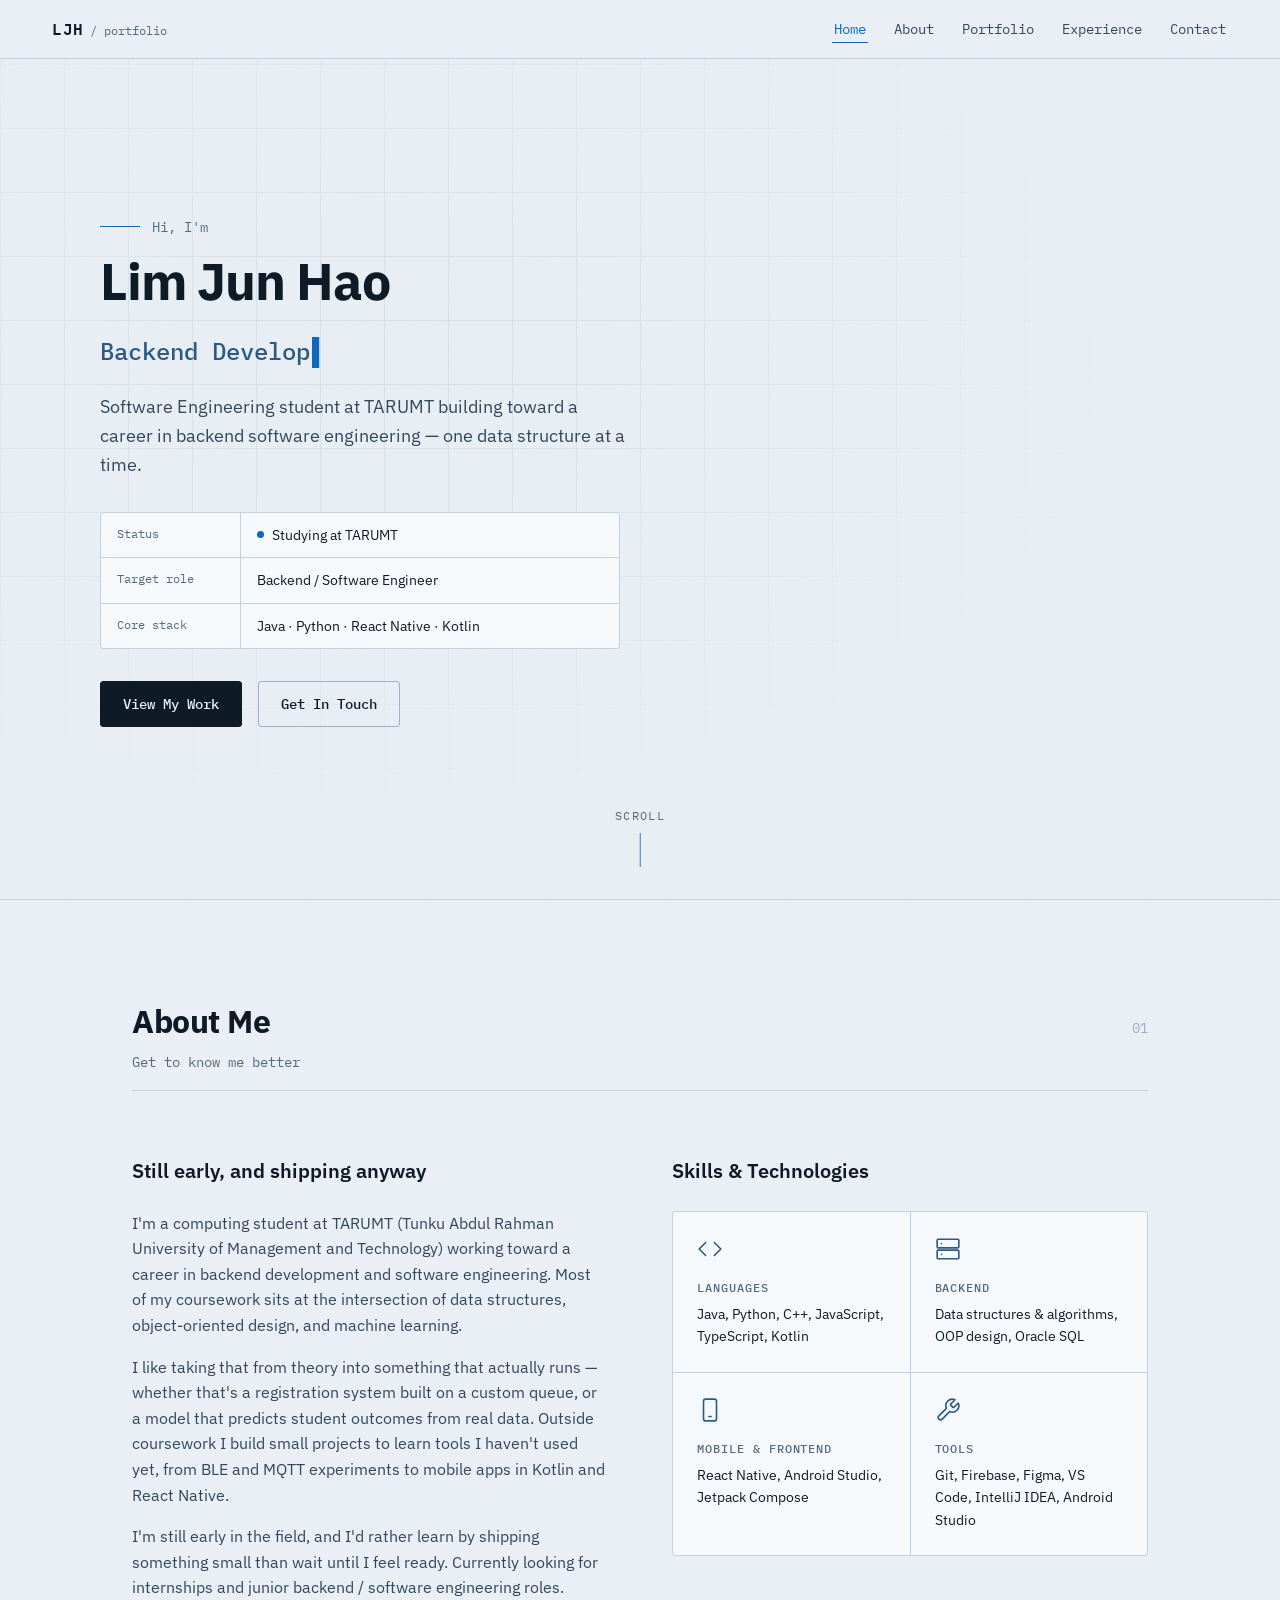
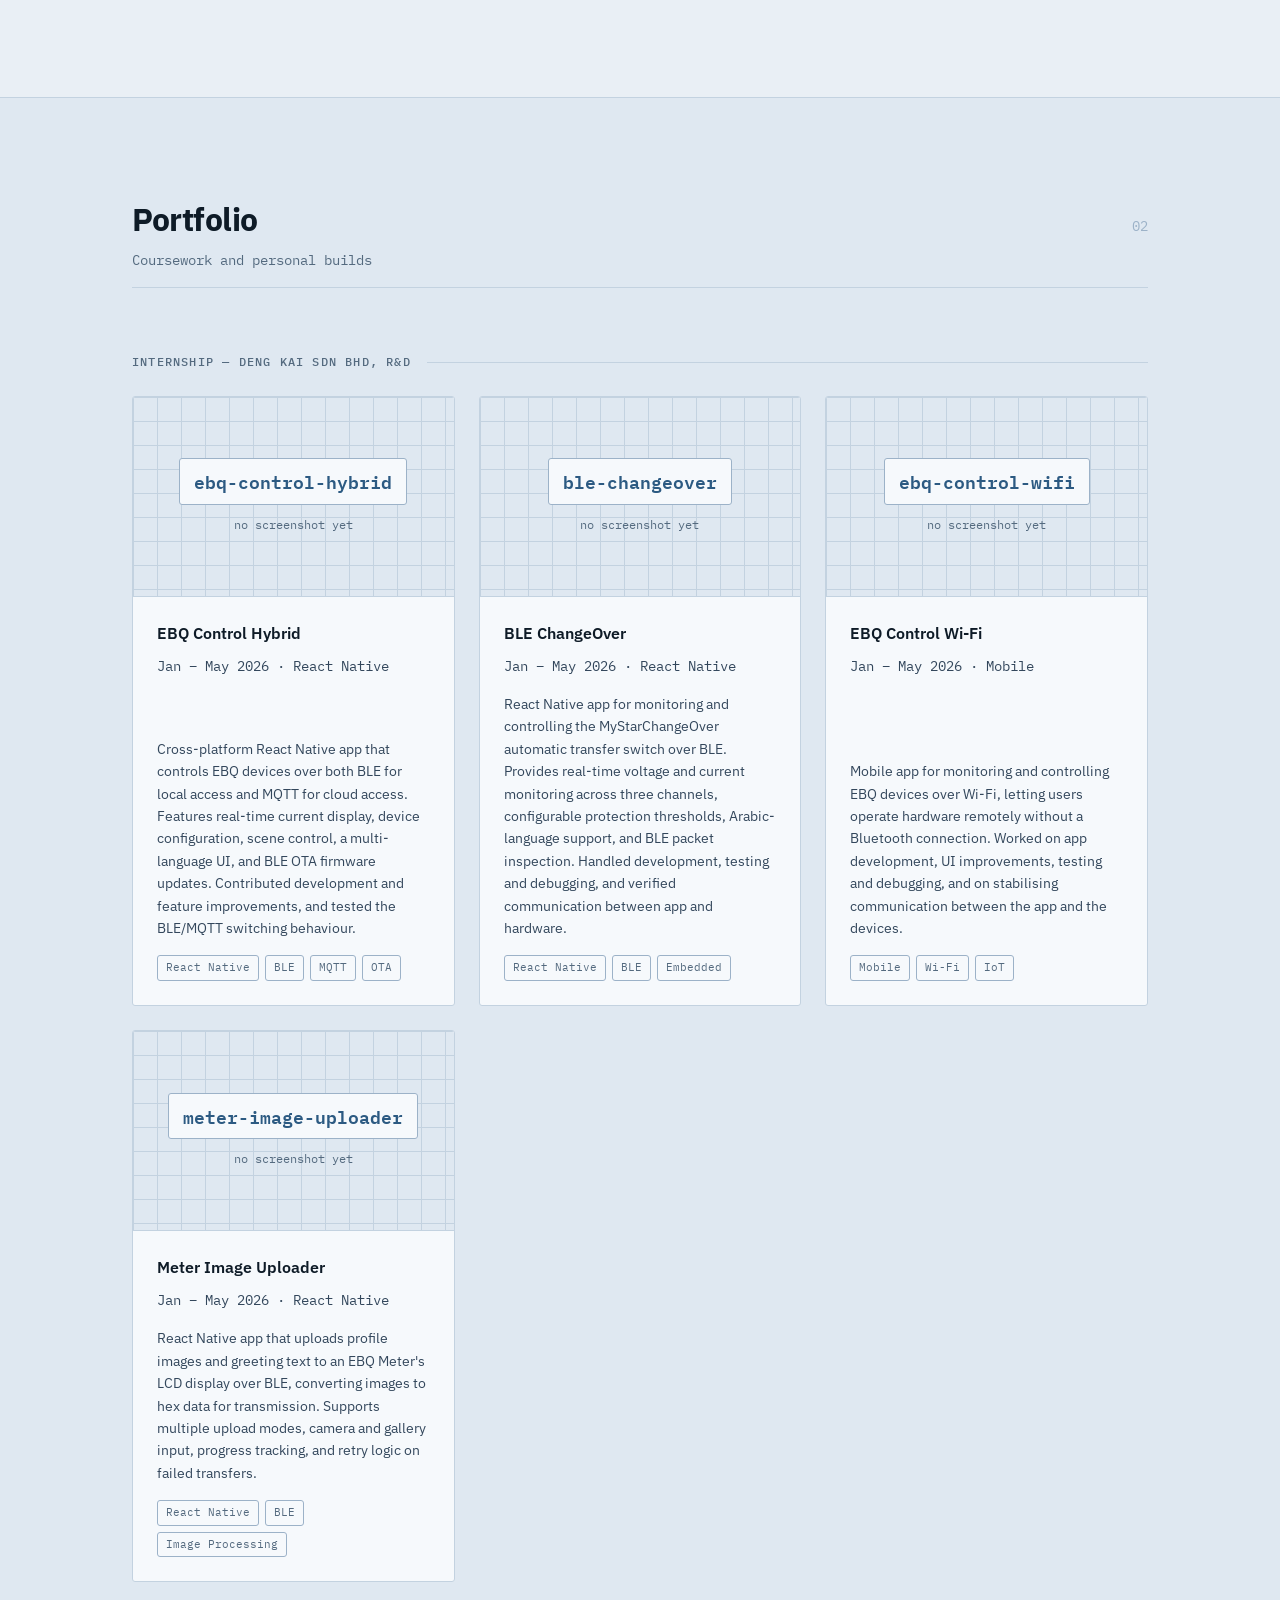
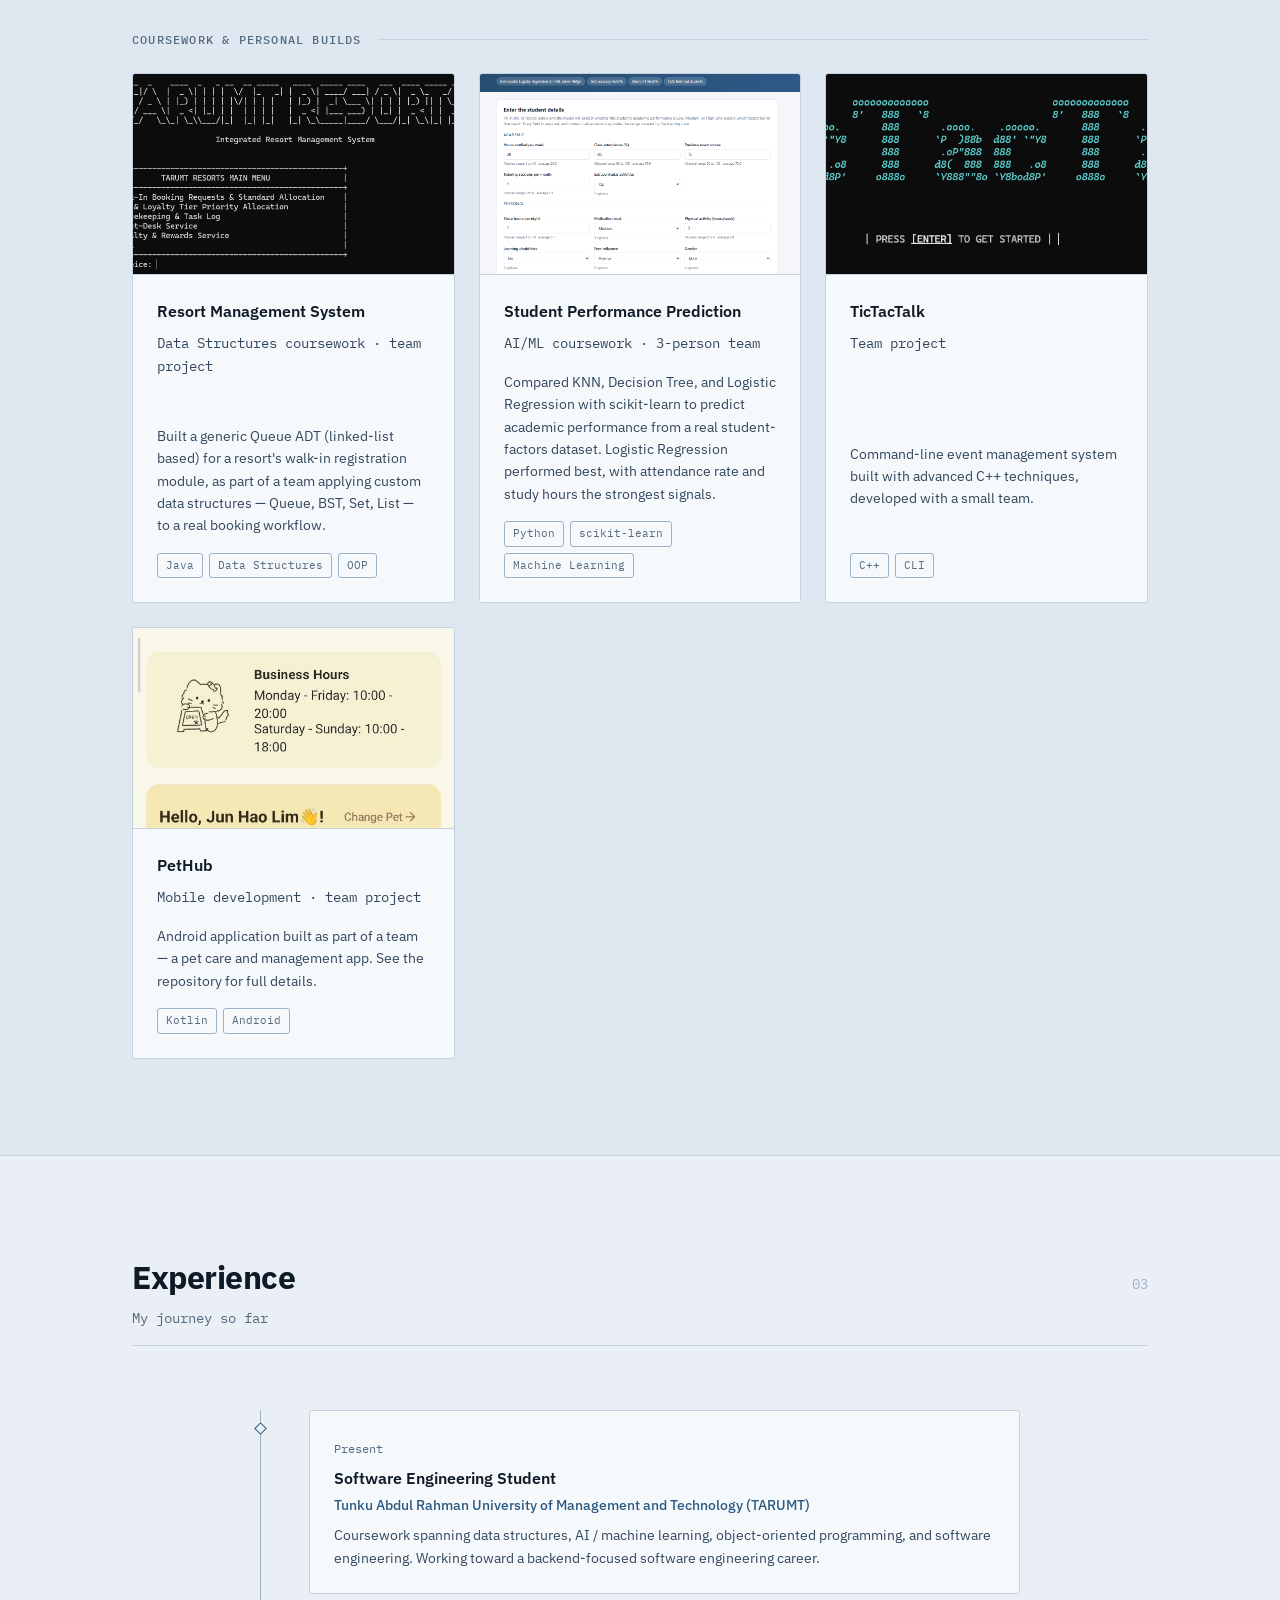
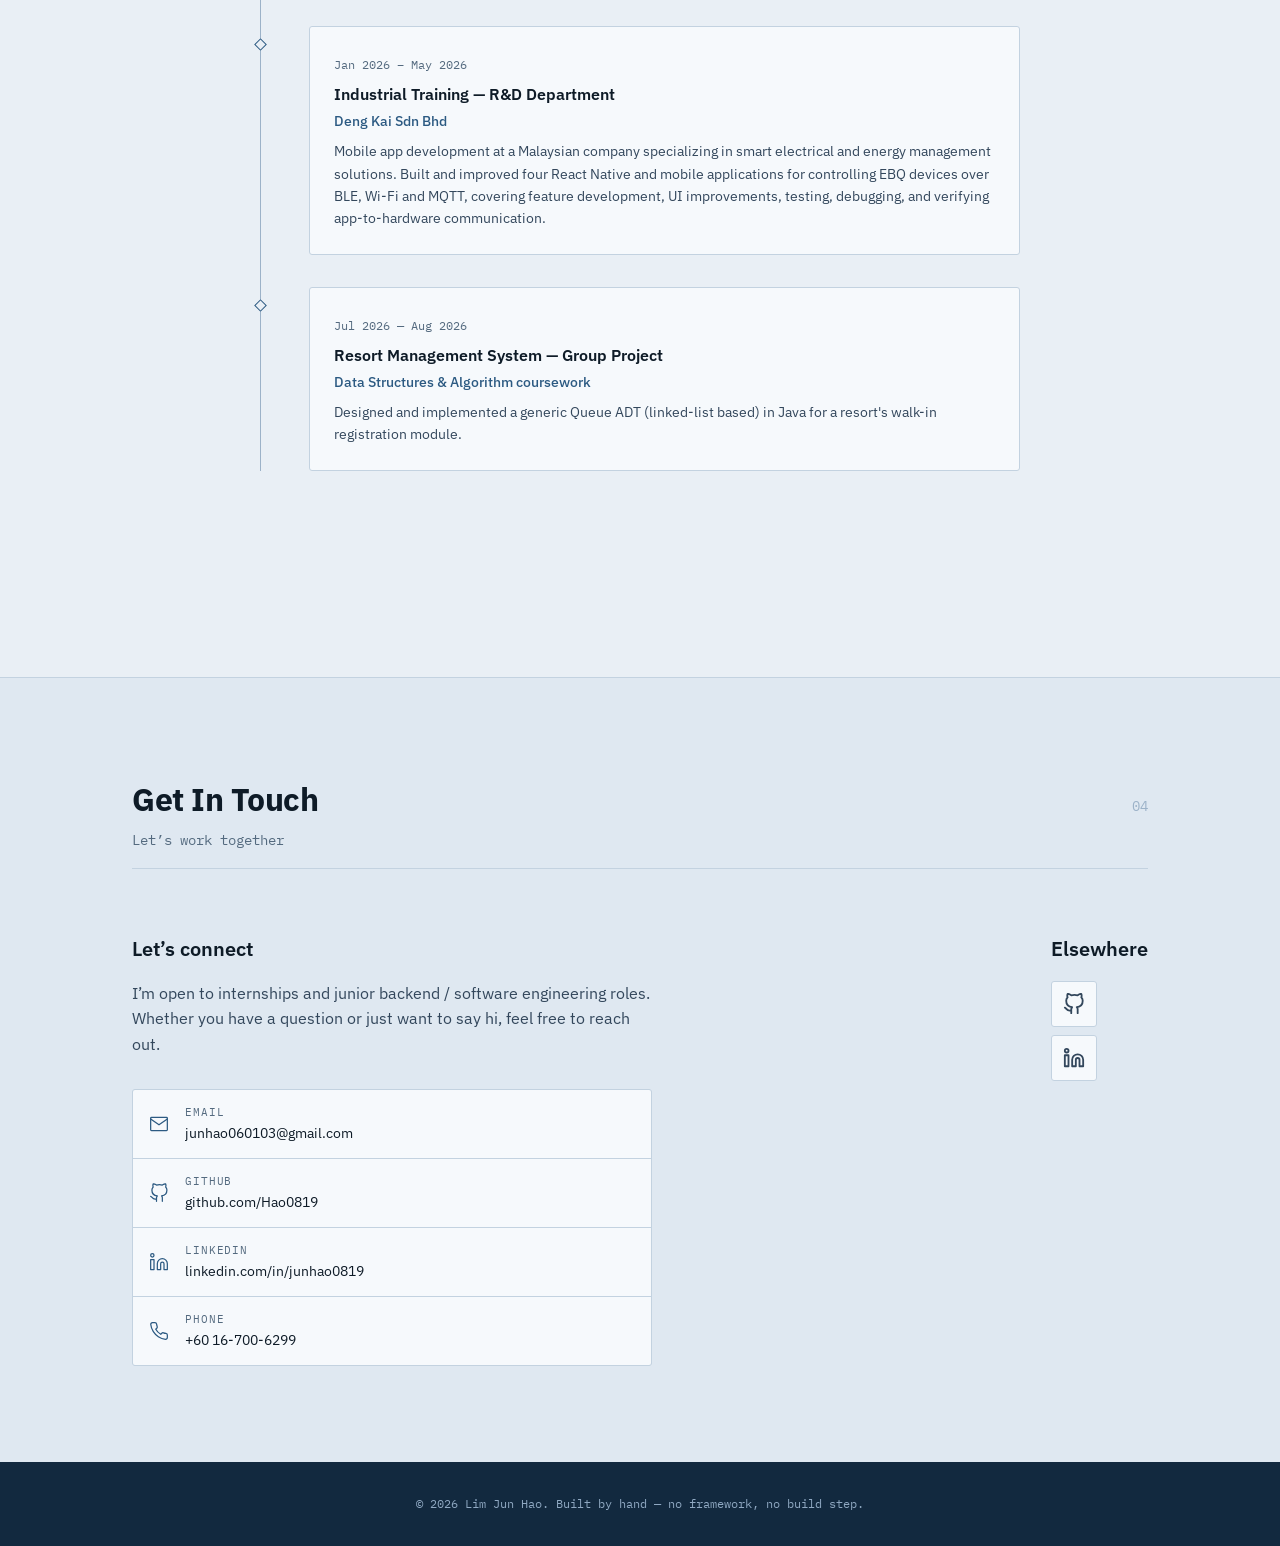
==== index.html @ 374f6ddc "Fix broken project images and resume link Project screenshots were referenced by absolute Windows pa" ====
<!DOCTYPE html>
<html lang="en">

<head>
  <meta charset="UTF-8">
  <meta name="viewport" content="width=device-width, initial-scale=1.0">
  <meta name="description" content="Portfolio of Lim Jun Hao — computing student at TARUMT working toward backend software engineering.">
  <meta name="keywords" content="portfolio, backend developer, software engineering, java, python, internship, TARUMT">
  <meta name="author" content="Lim Jun Hao">
  <title>Lim Jun Hao — Portfolio</title>
  <link rel="preconnect" href="https://fonts.googleapis.com">
  <link rel="preconnect" href="https://fonts.gstatic.com" crossorigin>
  <link href="https://fonts.googleapis.com/css2?family=IBM+Plex+Mono:wght@400;500;600&family=IBM+Plex+Sans:wght@400;500;600;700&display=swap" rel="stylesheet">
  <link rel="stylesheet" href="style.css">
</head>

<body>
  <div class="grain" aria-hidden="true"></div>

  <!-- Navigation -->
  <nav class="navbar" id="navbar">
    <div class="nav-container">
      <a href="#home" class="nav-logo">
        <span class="logo-mark">LJH</span>
        <span class="logo-sub">/ portfolio</span>
      </a>
      <button class="nav-toggle" id="nav-toggle" aria-label="Toggle navigation" aria-expanded="false">
        <span></span><span></span><span></span>
      </button>
      <ul class="nav-menu" id="nav-menu">
        <li class="nav-item"><a href="#home" class="nav-link">Home</a></li>
        <li class="nav-item"><a href="#about" class="nav-link">About</a></li>
        <li class="nav-item"><a href="#portfolio" class="nav-link">Portfolio</a></li>
        <li class="nav-item"><a href="#experience" class="nav-link">Experience</a></li>
        <li class="nav-item"><a href="#contact" class="nav-link">Contact</a></li>
      </ul>
    </div>
  </nav>

  <!-- Hero -->
  <section id="home" class="hero">
    <div class="hero-grid" aria-hidden="true"></div>
    <div class="hero-content">
      <p class="hero-greeting"><span class="rule"></span>Hi, I'm</p>
      <h1 class="hero-name">Lim Jun Hao</h1>
      <div class="hero-title">
        <span class="typing-text">Backend Developer</span><span class="cursor">&#9612;</span>
      </div>
      <p class="hero-description">
        Computing student at TARUMT building toward a career in backend software engineering —
        one data structure at a time.
      </p>

      <div class="spec-table" role="table" aria-label="Quick facts">
        <div class="spec-row" role="row">
          <span class="spec-key" role="rowheader">Status</span>
          <span class="spec-val" role="cell"><span class="status-dot"></span><span class="spec-status">Studying at TARUMT</span></span>
        </div>
        <div class="spec-row" role="row">
          <span class="spec-key" role="rowheader">Target role</span>
          <span class="spec-val spec-target" role="cell">Backend / Software Engineer</span>
        </div>
        <div class="spec-row" role="row">
          <span class="spec-key" role="rowheader">Core stack</span>
          <span class="spec-val spec-stack" role="cell">Java · Python · C++ · Kotlin</span>
        </div>
      </div>

      <div class="hero-buttons">
        <a href="#portfolio" class="btn btn-primary">View My Work</a>
        <a href="#contact" class="btn btn-secondary">Get In Touch</a>
      </div>
    </div>
    <div class="scroll-indicator">
      <span>scroll</span>
      <div class="scroll-line"></div>
    </div>
  </section>

  <!-- About -->
  <section id="about" class="about">
    <div class="container">
      <div class="section-header">
        <div class="section-heading">
          <h2 class="section-title">About Me</h2>
          <p class="section-subtitle">Get to know me better</p>
        </div>
        <span class="section-tag">01</span>
      </div>
      <div class="about-content">
        <div class="about-text">
          <h3>Still early, and shipping anyway</h3>
          <p>Loading…</p>
        </div>
        <div class="skills-container">
          <h3>Skills &amp; Technologies</h3>
          <div class="skills-grid">
            <!-- Skill cards are loaded by profile-loader.js -->
          </div>
        </div>
      </div>
    </div>
  </section>

  <!-- Portfolio -->
  <section id="portfolio" class="portfolio">
    <div class="container">
      <div class="section-header">
        <div class="section-heading">
          <h2 class="section-title">Portfolio</h2>
          <p class="section-subtitle">Coursework and personal builds</p>
        </div>
        <span class="section-tag">02</span>
      </div>
      <div class="portfolio-grid">
        <!-- Project cards are loaded by projects-loader.js -->
      </div>
    </div>
  </section>

  <!-- Experience -->
  <section id="experience" class="experience">
    <div class="container">
      <div class="section-header">
        <div class="section-heading">
          <h2 class="section-title">Experience</h2>
          <p class="section-subtitle">My journey so far</p>
        </div>
        <span class="section-tag">03</span>
      </div>
      <div class="timeline" id="timeline-container">
        <!-- Timeline items are loaded by experience-loader.js -->
      </div>
      <div class="resume-download">
        <a href="assets/LIMJUNHAO_resume.pdf" download="Lim_Jun_Hao_Resume.pdf" class="btn btn-primary">
          <svg xmlns="http://www.w3.org/2000/svg" width="18" height="18" viewBox="0 0 24 24" fill="none"
            stroke="currentColor" stroke-width="2">
            <path d="M21 15v4a2 2 0 0 1-2 2H5a2 2 0 0 1-2-2v-4"></path>
            <polyline points="7 10 12 15 17 10"></polyline>
            <line x1="12" y1="15" x2="12" y2="3"></line>
          </svg>
          Download Resume
        </a>
      </div>
    </div>
  </section>

  <!-- Contact -->
  <section id="contact" class="contact">
    <div class="container">
      <div class="section-header">
        <div class="section-heading">
          <h2 class="section-title">Get In Touch</h2>
          <p class="section-subtitle">Let&rsquo;s work together</p>
        </div>
        <span class="section-tag">04</span>
      </div>

      <div class="contact-wrapper">
        <div class="contact-left">
          <h3 class="contact-heading">Let&rsquo;s connect</h3>
          <p class="contact-desc">
            I&rsquo;m open to internships and junior backend / software engineering roles.
            Whether you have a question or just want to say hi, feel free to reach out.
          </p>
          <div class="contact-cards">
            <!-- Contact cards are loaded by contact-loader.js -->
          </div>
        </div>

        <div class="contact-right">
          <h3 class="contact-heading">Elsewhere</h3>
          <div class="social-stack">
            <a href="https://github.com/Hao0819" target="_blank" rel="noopener" class="social-btn" aria-label="GitHub">
              <svg xmlns="http://www.w3.org/2000/svg" width="22" height="22" viewBox="0 0 24 24" fill="none"
                stroke="currentColor" stroke-width="2" stroke-linecap="round" stroke-linejoin="round">
                <path d="M9 19c-5 1.5-5-2.5-7-3m14 6v-3.87a3.37 3.37 0 0 0-.94-2.61c3.14-.35 6.44-1.54 6.44-7A5.44 5.44 0 0 0 20 4.77 5.07 5.07 0 0 0 19.91 1S18.73.65 16 2.48a13.38 13.38 0 0 0-7 0C6.27.65 5.09 1 5.09 1A5.07 5.07 0 0 0 5 4.77a5.44 5.44 0 0 0-1.5 3.78c0 5.42 3.3 6.61 6.44 7A3.37 3.37 0 0 0 9 18.13V22"></path>
              </svg>
            </a>
            <a href="https://www.linkedin.com/in/junhao0819/" target="_blank" rel="noopener" class="social-btn" aria-label="LinkedIn">
              <svg xmlns="http://www.w3.org/2000/svg" width="22" height="22" viewBox="0 0 24 24" fill="none"
                stroke="currentColor" stroke-width="2" stroke-linecap="round" stroke-linejoin="round">
                <path d="M16 8a6 6 0 0 1 6 6v7h-4v-7a2 2 0 0 0-2-2 2 2 0 0 0-2 2v7h-4v-7a6 6 0 0 1 6-6z"></path>
                <rect x="2" y="9" width="4" height="12"></rect>
                <circle cx="4" cy="4" r="2"></circle>
              </svg>
            </a>
          </div>
        </div>
      </div>
    </div>
  </section>

  <!-- Footer -->
  <footer class="footer">
    <div class="container">
      <p>&copy; 2026 Lim Jun Hao. Built by hand — no framework, no build step.</p>
    </div>
  </footer>

  <!-- Content data — must load before the loaders below -->
  <script src="data/profile.js"></script>
  <script src="data/projects.js"></script>
  <script src="data/experience.js"></script>

  <script src="profile-loader.js"></script>
  <script src="projects-loader.js"></script>
  <script src="experience-loader.js"></script>
  <script src="contact-loader.js"></script>
  <script src="script.js"></script>
</body>

</html>
---- style.css ----
/* ===========================
   Design System
   Paper & blueprint — flat, hairline-ruled, editorial.
   Deliberately no gradients, no glass blur, no orbs.
   =========================== */
:root {
    /* Surfaces — pale blueprint paper */
    --color-bg-primary: #E9EFF5;
    --color-bg-secondary: #DFE8F1;
    --color-bg-raised: #F6F9FC;
    --color-bg-ink: #12293F;

    /* Ink */
    --color-text-primary: #0E1B27;
    --color-text-secondary: #33475C;
    --color-text-muted: #546A7F;

    /* Accents */
    --color-accent: #0E69BB;
    --color-accent-soft: #BDD7EE;
    --color-blueprint: #2C5A82;

    /* Rules */
    --line: #C3D2E0;
    --line-strong: #9CB2C8;

    /* Spacing */
    --spacing-xs: 0.5rem;
    --spacing-sm: 1rem;
    --spacing-md: 1.5rem;
    --spacing-lg: 2rem;
    --spacing-xl: 3rem;
    --spacing-2xl: 4rem;
    --spacing-3xl: 6rem;

    /* Typography */
    --font-sans: 'IBM Plex Sans', -apple-system, BlinkMacSystemFont, 'Segoe UI', sans-serif;
    --font-mono: 'IBM Plex Mono', 'SFMono-Regular', Consolas, monospace;
    --font-size-xs: 0.75rem;
    --font-size-sm: 0.875rem;
    --font-size-base: 1rem;
    --font-size-lg: 1.125rem;
    --font-size-xl: 1.25rem;
    --font-size-2xl: 1.5rem;
    --font-size-3xl: 2rem;
    --font-size-4xl: 2.5rem;
    --font-size-5xl: 3.25rem;

    /* Motion */
    --transition-fast: 150ms ease;
    --transition-base: 250ms ease;

    /* Geometry — sharp, not pill-shaped */
    --radius: 3px;
    --max-width: 1080px;
}

/* ===========================
   Reset & Base
   =========================== */
* {
    margin: 0;
    padding: 0;
    box-sizing: border-box;
}

html {
    scroll-behavior: smooth;
    overflow-x: hidden;
}

body {
    font-family: var(--font-sans);
    background-color: var(--color-bg-primary);
    color: var(--color-text-primary);
    font-size: 16px;
    line-height: 1.6;
    overflow-x: hidden;
    -webkit-font-smoothing: antialiased;
}

a {
    color: inherit;
    text-decoration: none;
}

img {
    max-width: 100%;
    height: auto;
    display: block;
}

button {
    font-family: inherit;
    border: none;
    cursor: pointer;
}

ul,
ol {
    list-style: none;
}

/* Paper texture instead of animated orbs */
.grain {
    position: fixed;
    inset: 0;
    pointer-events: none;
    z-index: 1;
    opacity: 0.035;
    background-image: url("data:image/svg+xml,%3Csvg xmlns='http://www.w3.org/2000/svg' width='120' height='120'%3E%3Cfilter id='n'%3E%3CfeTurbulence type='fractalNoise' baseFrequency='0.9' numOctaves='2' stitchTiles='stitch'/%3E%3C/filter%3E%3Crect width='100%25' height='100%25' filter='url(%23n)'/%3E%3C/svg%3E");
}

.container {
    max-width: var(--max-width);
    margin: 0 auto;
    padding: 0 var(--spacing-lg);
}

/* ===========================
   Navigation
   =========================== */
.navbar {
    position: fixed;
    top: 0;
    left: 0;
    right: 0;
    z-index: 1000;
    background: rgba(233, 239, 245, 0.88);
    backdrop-filter: blur(6px);
    border-bottom: 1px solid var(--line);
    transition: border-color var(--transition-base);
}

.navbar.scrolled {
    border-bottom-color: var(--line-strong);
}

.nav-container {
    max-width: 1240px;
    margin: 0 auto;
    padding: var(--spacing-sm) var(--spacing-lg);
    display: flex;
    justify-content: space-between;
    align-items: center;
}

.nav-logo {
    display: flex;
    align-items: baseline;
    gap: 6px;
    font-family: var(--font-mono);
}

.logo-mark {
    font-size: var(--font-size-base);
    font-weight: 600;
    letter-spacing: 0.04em;
    color: var(--color-text-primary);
}

.logo-sub {
    font-size: var(--font-size-xs);
    color: var(--color-text-muted);
}

.nav-menu {
    display: flex;
    gap: var(--spacing-md);
    align-items: center;
}

.nav-link {
    font-family: var(--font-mono);
    font-size: var(--font-size-sm);
    color: var(--color-text-secondary);
    padding: 4px 2px;
    border-bottom: 1px solid transparent;
    transition: color var(--transition-fast), border-color var(--transition-fast);
}

.nav-link:hover,
.nav-link.active {
    color: var(--color-accent);
    border-bottom-color: var(--color-accent);
}

.nav-toggle {
    display: none;
    flex-direction: column;
    gap: 5px;
    background: transparent;
    padding: var(--spacing-xs);
}

.nav-toggle span {
    width: 22px;
    height: 1.5px;
    background: var(--color-text-primary);
    transition: var(--transition-base);
}

/* ===========================
   Hero
   =========================== */
.hero {
    min-height: 100vh;
    display: flex;
    align-items: center;
    position: relative;
    overflow: hidden;
    padding: 140px var(--spacing-lg) var(--spacing-3xl);
    border-bottom: 1px solid var(--line);
}

/* Blueprint grid — the counterpart to a gradient backdrop */
.hero-grid {
    position: absolute;
    inset: 0;
    z-index: 0;
    background-image:
        linear-gradient(var(--line) 1px, transparent 1px),
        linear-gradient(90deg, var(--line) 1px, transparent 1px);
    background-size: 64px 64px;
    opacity: 0.5;
    -webkit-mask-image: radial-gradient(ellipse 80% 70% at 30% 40%, #000 10%, transparent 75%);
    mask-image: radial-gradient(ellipse 80% 70% at 30% 40%, #000 10%, transparent 75%);
}

.hero-content {
    position: relative;
    z-index: 2;
    max-width: var(--max-width);
    width: 100%;
    margin: 0 auto;
}

.hero-greeting {
    display: flex;
    align-items: center;
    gap: 12px;
    font-family: var(--font-mono);
    font-size: var(--font-size-sm);
    color: var(--color-text-muted);
    margin-bottom: var(--spacing-sm);
    animation: rise 0.6s ease both;
}

.rule {
    width: 40px;
    height: 1px;
    background: var(--color-accent);
    flex: none;
}

.hero-name {
    font-size: clamp(2.4rem, 7vw, var(--font-size-5xl));
    font-weight: 700;
    line-height: 1.05;
    letter-spacing: -0.02em;
    color: var(--color-text-primary);
    animation: rise 0.6s ease 0.1s both;
}

.hero-title {
    font-family: var(--font-mono);
    font-size: clamp(var(--font-size-lg), 3vw, var(--font-size-2xl));
    font-weight: 500;
    color: var(--color-blueprint);
    margin-top: var(--spacing-sm);
    min-height: 2.2em;
    display: flex;
    align-items: center;
    animation: rise 0.6s ease 0.2s both;
}

.cursor {
    color: var(--color-accent);
    animation: blink 1.1s step-end infinite;
    margin-left: 2px;
}

@keyframes blink {

    0%,
    50% {
        opacity: 1;
    }

    51%,
    100% {
        opacity: 0;
    }
}

.hero-description {
    font-size: var(--font-size-lg);
    color: var(--color-text-secondary);
    max-width: 48ch;
    margin-top: var(--spacing-sm);
    animation: rise 0.6s ease 0.3s both;
}

/* Spec table — the identity piece of this design */
.spec-table {
    margin-top: var(--spacing-lg);
    max-width: 520px;
    border: 1px solid var(--line);
    border-radius: var(--radius);
    overflow: hidden;
    background: var(--color-bg-raised);
    animation: rise 0.6s ease 0.4s both;
}

.spec-row {
    display: grid;
    grid-template-columns: 140px 1fr;
}

.spec-row+.spec-row {
    border-top: 1px solid var(--line);
}

.spec-key {
    padding: 11px 16px;
    font-family: var(--font-mono);
    font-size: var(--font-size-xs);
    color: var(--color-text-muted);
    border-right: 1px solid var(--line);
}

.spec-val {
    padding: 11px 16px;
    font-size: var(--font-size-sm);
    display: flex;
    align-items: center;
    gap: 8px;
}

.status-dot {
    width: 7px;
    height: 7px;
    border-radius: 50%;
    background: var(--color-accent);
    flex: none;
}

.hero-buttons {
    display: flex;
    gap: var(--spacing-sm);
    flex-wrap: wrap;
    margin-top: var(--spacing-lg);
    animation: rise 0.6s ease 0.5s both;
}

@keyframes rise {
    from {
        opacity: 0;
        transform: translateY(14px);
    }

    to {
        opacity: 1;
        transform: translateY(0);
    }
}

/* Buttons — squared, ruled, no glow */
.btn {
    padding: 11px 22px;
    border-radius: var(--radius);
    font-family: var(--font-mono);
    font-size: var(--font-size-sm);
    font-weight: 500;
    display: inline-flex;
    align-items: center;
    gap: var(--spacing-xs);
    border: 1px solid transparent;
    transition: all var(--transition-base);
}

.btn-primary {
    background: var(--color-text-primary);
    color: var(--color-bg-primary);
    border-color: var(--color-text-primary);
}

.btn-primary:hover {
    background: var(--color-accent);
    border-color: var(--color-accent);
    color: #fff;
}

.btn-secondary {
    background: transparent;
    border-color: var(--line-strong);
    color: var(--color-text-primary);
}

.btn-secondary:hover {
    border-color: var(--color-accent);
    color: var(--color-accent);
}

.scroll-indicator {
    position: absolute;
    bottom: var(--spacing-lg);
    left: 50%;
    transform: translateX(-50%);
    display: flex;
    flex-direction: column;
    align-items: center;
    gap: var(--spacing-xs);
    font-family: var(--font-mono);
    font-size: var(--font-size-xs);
    letter-spacing: 0.12em;
    text-transform: uppercase;
    color: var(--color-text-muted);
    z-index: 2;
}

.scroll-line {
    width: 1px;
    height: 34px;
    background: var(--line-strong);
    position: relative;
    overflow: hidden;
}

.scroll-line::after {
    content: '';
    position: absolute;
    inset: 0;
    background: var(--color-accent);
    animation: scrollDown 2.2s ease-in-out infinite;
}

@keyframes scrollDown {
    0% {
        transform: translateY(-100%);
    }

    100% {
        transform: translateY(100%);
    }
}

/* ===========================
   Sections
   =========================== */
section {
    padding: var(--spacing-3xl) 0;
    position: relative;
}

/* Left-aligned, numbered — not centered gradient headings */
.section-header {
    display: flex;
    align-items: baseline;
    justify-content: space-between;
    gap: var(--spacing-md);
    padding-bottom: var(--spacing-sm);
    border-bottom: 1px solid var(--line);
    margin-bottom: var(--spacing-2xl);
}

.section-title {
    font-size: clamp(var(--font-size-2xl), 4vw, var(--font-size-3xl));
    font-weight: 700;
    letter-spacing: -0.015em;
    color: var(--color-text-primary);
}

.section-subtitle {
    font-family: var(--font-mono);
    font-size: var(--font-size-sm);
    color: var(--color-text-muted);
    margin-top: 4px;
}

.section-tag {
    font-family: var(--font-mono);
    font-size: var(--font-size-sm);
    color: var(--line-strong);
    flex: none;
}

/* ===========================
   About
   =========================== */
.about {
    background: var(--color-bg-primary);
}

.about-content {
    display: grid;
    grid-template-columns: 1fr 1fr;
    gap: var(--spacing-2xl);
    align-items: start;
}

.about-text h3 {
    font-size: var(--font-size-xl);
    font-weight: 600;
    margin-bottom: var(--spacing-md);
}

.about-text p {
    color: var(--color-text-secondary);
    margin-bottom: var(--spacing-sm);
    max-width: 58ch;
}

.about-text p:last-child {
    margin-bottom: 0;
}

.skills-container h3 {
    font-size: var(--font-size-xl);
    font-weight: 600;
    margin-bottom: var(--spacing-md);
}

/* Hairline-joined grid — cards share borders instead of floating */
.skills-grid {
    display: grid;
    grid-template-columns: repeat(2, 1fr);
    gap: 1px;
    background: var(--line);
    border: 1px solid var(--line);
    border-radius: var(--radius);
    overflow: hidden;
}

.skill-card {
    background: var(--color-bg-raised);
    padding: var(--spacing-md);
    transition: background var(--transition-base);
}

.skill-card:hover {
    background: #fff;
}

.skill-icon {
    color: var(--color-blueprint);
    margin-bottom: var(--spacing-sm);
    display: flex;
}

.skill-card:hover .skill-icon {
    color: var(--color-accent);
}

.skill-card h4 {
    font-family: var(--font-mono);
    font-size: var(--font-size-xs);
    font-weight: 500;
    letter-spacing: 0.08em;
    text-transform: uppercase;
    color: var(--color-text-muted);
    margin-bottom: 6px;
}

.skill-card p {
    font-size: var(--font-size-sm);
    color: var(--color-text-primary);
}

/* ===========================
   Portfolio
   =========================== */
.portfolio {
    background: var(--color-bg-secondary);
    border-top: 1px solid var(--line);
    border-bottom: 1px solid var(--line);
}

/* Outer container holds the group labels; cards live in .project-grid */
.portfolio-grid {
    display: flex;
    flex-direction: column;
}

.group-label {
    font-family: var(--font-mono);
    font-size: var(--font-size-xs);
    font-weight: 500;
    letter-spacing: 0.1em;
    text-transform: uppercase;
    color: var(--color-text-muted);
    display: flex;
    align-items: center;
    gap: var(--spacing-sm);
    margin-bottom: var(--spacing-md);
}

/* Rule that fills the space to the right of the label */
.group-label::after {
    content: '';
    flex: 1;
    height: 1px;
    background: var(--line);
}

.group-label:not(:first-child) {
    margin-top: var(--spacing-xl);
}

.project-grid {
    display: grid;
    grid-template-columns: repeat(auto-fill, minmax(320px, 1fr));
    gap: var(--spacing-md);
}

.project-card {
    background: var(--color-bg-raised);
    border: 1px solid var(--line);
    border-radius: var(--radius);
    overflow: hidden;
    display: flex;
    flex-direction: column;
    transition: border-color var(--transition-base), transform var(--transition-base);
}

.project-card:hover {
    border-color: var(--color-accent);
    transform: translateY(-3px);
}

.project-image {
    position: relative;
    width: 100%;
    aspect-ratio: 16 / 10;
    overflow: hidden;
    background: var(--color-bg-secondary);
    border-bottom: 1px solid var(--line);
}

.project-image img {
    width: 100%;
    height: 100%;
    object-fit: cover;
    transition: transform 400ms ease;
}

.project-card:hover .project-image img {
    transform: scale(1.03);
}

/* Fallback panel when a project has no screenshot yet */
.project-placeholder {
    width: 100%;
    height: 100%;
    display: flex;
    flex-direction: column;
    align-items: center;
    justify-content: center;
    gap: 10px;
    background-image:
        linear-gradient(var(--line) 1px, transparent 1px),
        linear-gradient(90deg, var(--line) 1px, transparent 1px);
    background-size: 24px 24px;
    background-color: var(--color-bg-secondary);
}

.project-placeholder .ph-mark {
    font-family: var(--font-mono);
    font-size: var(--font-size-lg);
    font-weight: 600;
    color: var(--color-blueprint);
    background: var(--color-bg-raised);
    border: 1px solid var(--line-strong);
    border-radius: var(--radius);
    padding: 8px 14px;
}

.project-placeholder .ph-note {
    font-family: var(--font-mono);
    font-size: var(--font-size-xs);
    color: var(--color-text-muted);
}

/* A bar, not a full-colour wash */
.project-overlay {
    position: absolute;
    left: 0;
    right: 0;
    bottom: 0;
    padding: 10px 14px;
    background: var(--color-bg-ink);
    display: flex;
    justify-content: flex-end;
    transform: translateY(100%);
    transition: transform var(--transition-base);
}

.project-card:hover .project-overlay,
.project-card:focus-within .project-overlay {
    transform: translateY(0);
}

.project-link {
    font-family: var(--font-mono);
    font-size: var(--font-size-xs);
    color: var(--color-bg-primary);
    border-bottom: 1px solid rgba(233, 239, 245, 0.4);
}

.project-link:hover {
    color: var(--color-accent);
    border-bottom-color: var(--color-accent);
}

.project-info {
    padding: var(--spacing-md);
    display: flex;
    flex-direction: column;
    flex: 1;
}

.project-info h3 {
    font-size: var(--font-size-base);
    font-weight: 600;
    margin-bottom: 8px;
}

.project-meta {
    font-family: var(--font-mono);
    font-size: var(--font-size-xs);
    color: var(--color-text-muted);
    margin-bottom: 10px;
}

.project-info p {
    font-size: var(--font-size-sm);
    color: var(--color-text-secondary);
    margin-bottom: var(--spacing-sm);
    flex: 1;
}

.project-tags {
    display: flex;
    flex-wrap: wrap;
    gap: 6px;
}

/* Ruled chips, not tinted pills */
.tag {
    padding: 3px 8px;
    background: transparent;
    border: 1px solid var(--line-strong);
    border-radius: var(--radius);
    font-family: var(--font-mono);
    font-size: 11px;
    color: var(--color-text-muted);
}

/* ===========================
   Experience
   =========================== */
.experience {
    background: var(--color-bg-primary);
}

.timeline {
    max-width: 760px;
    margin: 0 auto var(--spacing-2xl);
    position: relative;
    padding-left: var(--spacing-md);
    border-left: 1px solid var(--line-strong);
}

.timeline-item {
    position: relative;
    padding-left: var(--spacing-md);
    padding-bottom: var(--spacing-lg);
}

.timeline-item:last-child {
    padding-bottom: 0;
}

/* Hollow square node, not a glowing dot */
.timeline-marker {
    position: absolute;
    left: -29px;
    top: 14px;
    width: 9px;
    height: 9px;
    background: var(--color-bg-primary);
    border: 1.5px solid var(--color-blueprint);
    transform: rotate(45deg);
}

.timeline-content {
    background: var(--color-bg-raised);
    border: 1px solid var(--line);
    border-radius: var(--radius);
    padding: var(--spacing-md);
    transition: border-color var(--transition-base);
}

.timeline-content:hover {
    border-color: var(--color-accent);
}

.timeline-date {
    display: inline-block;
    font-family: var(--font-mono);
    font-size: var(--font-size-xs);
    color: var(--color-text-muted);
    margin-bottom: 8px;
}

.timeline-content h3 {
    font-size: var(--font-size-base);
    font-weight: 600;
    margin-bottom: 2px;
}

.timeline-content h4 {
    font-size: var(--font-size-sm);
    font-weight: 500;
    color: var(--color-blueprint);
    margin-bottom: 8px;
}

.timeline-content p {
    font-size: var(--font-size-sm);
    color: var(--color-text-secondary);
    white-space: pre-line;
}

.resume-download {
    text-align: center;
}

/* ===========================
   Contact
   =========================== */
.contact {
    background: var(--color-bg-secondary);
    border-top: 1px solid var(--line);
}

.contact-wrapper {
    display: grid;
    grid-template-columns: 1fr auto;
    gap: var(--spacing-2xl);
    align-items: start;
}

.contact-heading {
    font-size: var(--font-size-xl);
    font-weight: 600;
    margin-bottom: var(--spacing-sm);
}

.contact-desc {
    color: var(--color-text-secondary);
    margin-bottom: var(--spacing-lg);
    max-width: 52ch;
}

/* Rows sharing hairlines — a ledger, not floating cards */
.contact-cards {
    display: flex;
    flex-direction: column;
    gap: 1px;
    background: var(--line);
    border: 1px solid var(--line);
    border-radius: var(--radius);
    overflow: hidden;
    max-width: 520px;
}

.contact-card {
    display: flex;
    align-items: center;
    gap: var(--spacing-sm);
    padding: 14px var(--spacing-sm);
    background: var(--color-bg-raised);
    transition: background var(--transition-base);
}

.contact-card:hover {
    background: #fff;
}

.card-icon {
    color: var(--color-blueprint);
    display: flex;
    flex: none;
}

.contact-card:hover .card-icon {
    color: var(--color-accent);
}

.card-content {
    display: flex;
    flex-direction: column;
    min-width: 0;
}

.card-label {
    font-family: var(--font-mono);
    font-size: 11px;
    letter-spacing: 0.08em;
    text-transform: uppercase;
    color: var(--color-text-muted);
}

.card-value {
    font-size: var(--font-size-sm);
    color: var(--color-text-primary);
    word-break: break-word;
}

.contact-right {
    display: flex;
    flex-direction: column;
}

.social-stack {
    display: flex;
    flex-direction: column;
    gap: var(--spacing-xs);
}

.social-btn {
    width: 46px;
    height: 46px;
    display: flex;
    align-items: center;
    justify-content: center;
    background: var(--color-bg-raised);
    border: 1px solid var(--line);
    border-radius: var(--radius);
    color: var(--color-text-secondary);
    transition: all var(--transition-base);
}

.social-btn:hover {
    background: var(--color-bg-ink);
    border-color: var(--color-bg-ink);
    color: var(--color-bg-primary);
}

/* ===========================
   Footer
   =========================== */
.footer {
    background: var(--color-bg-ink);
    padding: var(--spacing-lg) 0;
    text-align: center;
}

.footer p {
    font-family: var(--font-mono);
    color: #8FA8C2;
    font-size: var(--font-size-xs);
}

/* ===========================
   Scroll animations
   =========================== */
.fade-in {
    opacity: 0;
    transform: translateY(20px);
    transition: opacity 0.5s ease, transform 0.5s ease;
}

.fade-in.visible {
    opacity: 1;
    transform: translateY(0);
}

.slide-in-left {
    opacity: 0;
    transform: translateX(-24px);
    transition: opacity 0.5s ease, transform 0.5s ease;
}

.slide-in-left.visible {
    opacity: 1;
    transform: translateX(0);
}

/* ===========================
   Focus
   =========================== */
a:focus-visible,
button:focus-visible {
    outline: 2px solid var(--color-accent);
    outline-offset: 2px;
}

/* ===========================
   Responsive
   =========================== */
@media (max-width: 968px) {
    .about-content {
        grid-template-columns: 1fr;
        gap: var(--spacing-xl);
    }

    .contact-wrapper {
        grid-template-columns: 1fr;
        gap: var(--spacing-xl);
    }

    .social-stack {
        flex-direction: row;
    }
}

@media (max-width: 768px) {
    .nav-menu {
        position: fixed;
        left: -100%;
        top: 57px;
        flex-direction: column;
        align-items: flex-start;
        background: var(--color-bg-primary);
        width: 100%;
        padding: var(--spacing-lg);
        gap: var(--spacing-sm);
        border-bottom: 1px solid var(--line);
        transition: left var(--transition-base);
    }

    .nav-menu.active {
        left: 0;
    }

    .nav-toggle {
        display: flex;
    }

    .hero {
        min-height: auto;
        padding: 120px var(--spacing-lg) var(--spacing-2xl);
    }

    .scroll-indicator {
        display: none;
    }

    .skills-grid {
        grid-template-columns: 1fr;
    }

    .portfolio-grid {
        grid-template-columns: 1fr;
    }
}

@media (max-width: 560px) {
    :root {
        --spacing-3xl: 3.5rem;
    }

    .container,
    .nav-container {
        padding-left: var(--spacing-sm);
        padding-right: var(--spacing-sm);
    }

    .hero {
        padding: 110px var(--spacing-sm) var(--spacing-xl);
    }

    .spec-row {
        grid-template-columns: 105px 1fr;
    }

    .hero-buttons .btn {
        flex: 1;
        justify-content: center;
    }
}

@media (prefers-reduced-motion: reduce) {

    *,
    *::before,
    *::after {
        animation-duration: 0.01ms !important;
        animation-iteration-count: 1 !important;
        transition-duration: 0.01ms !important;
    }

    html {
        scroll-behavior: auto;
    }
}
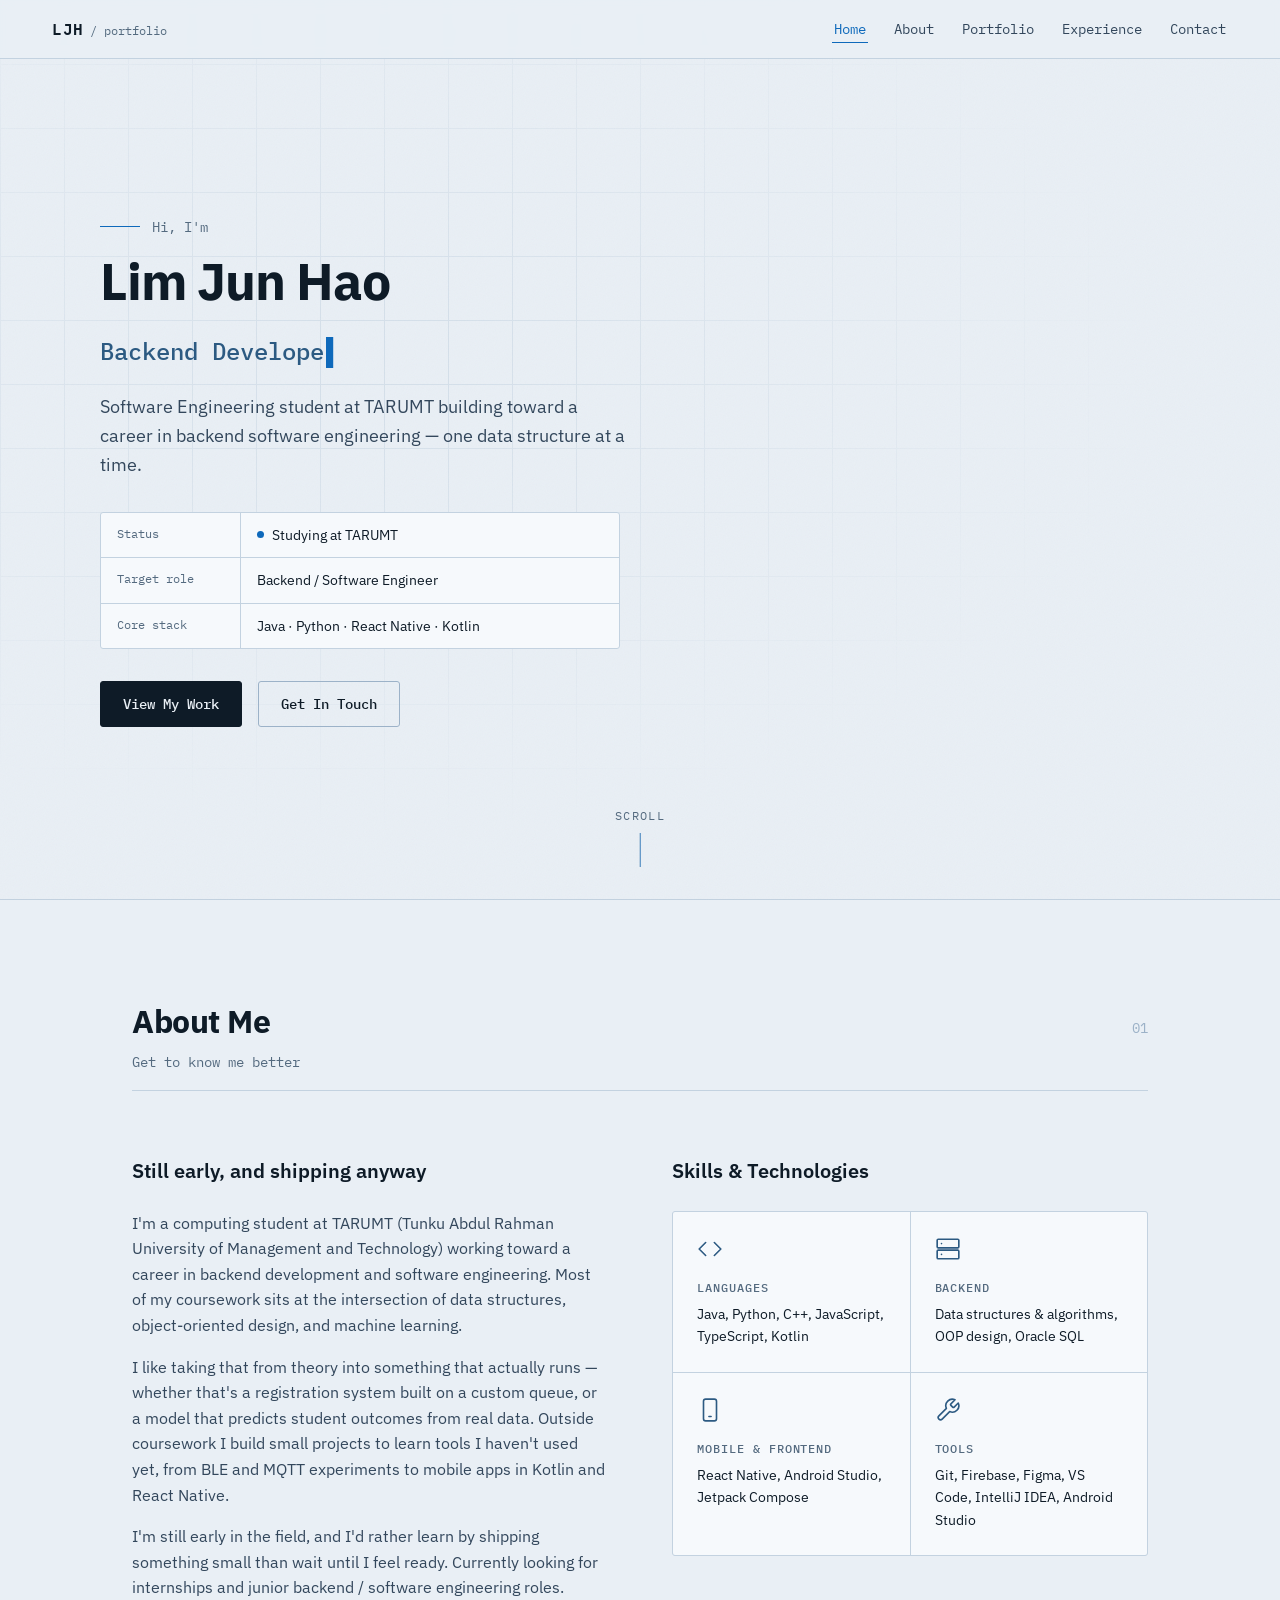
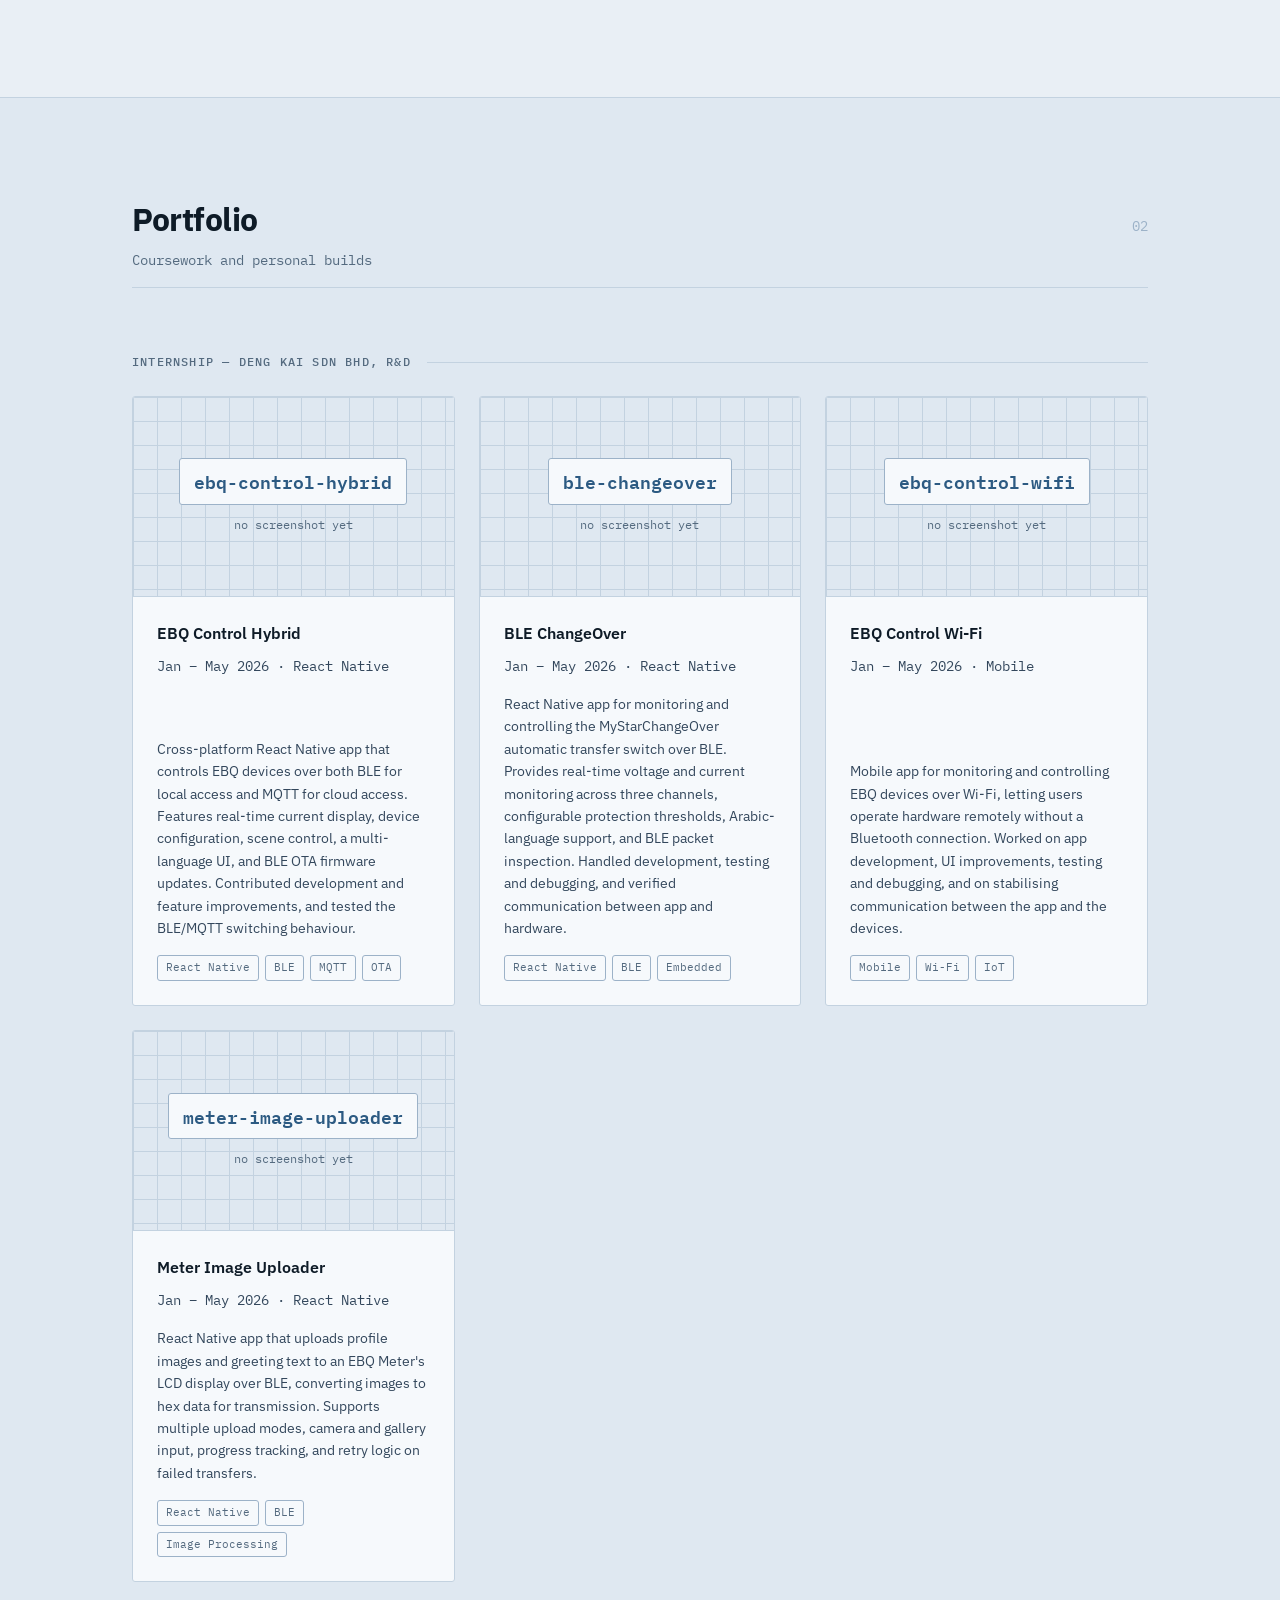
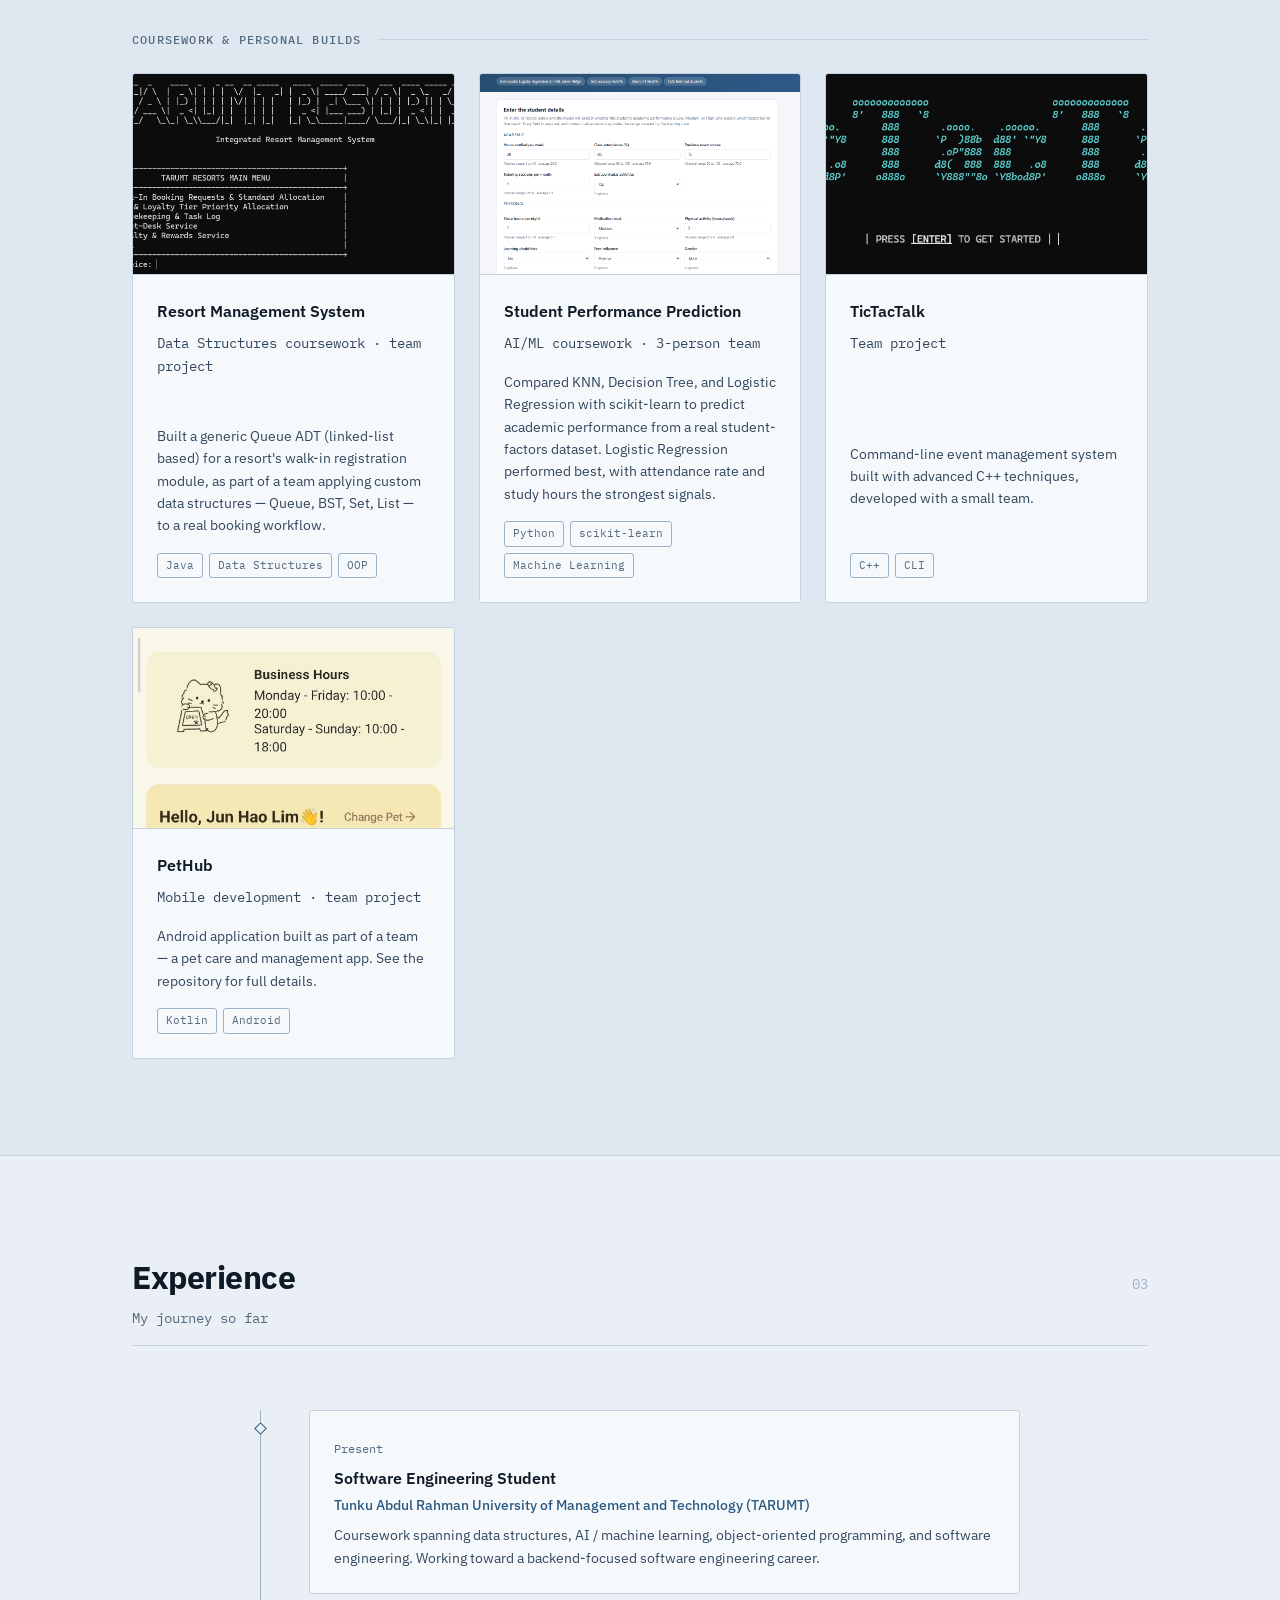
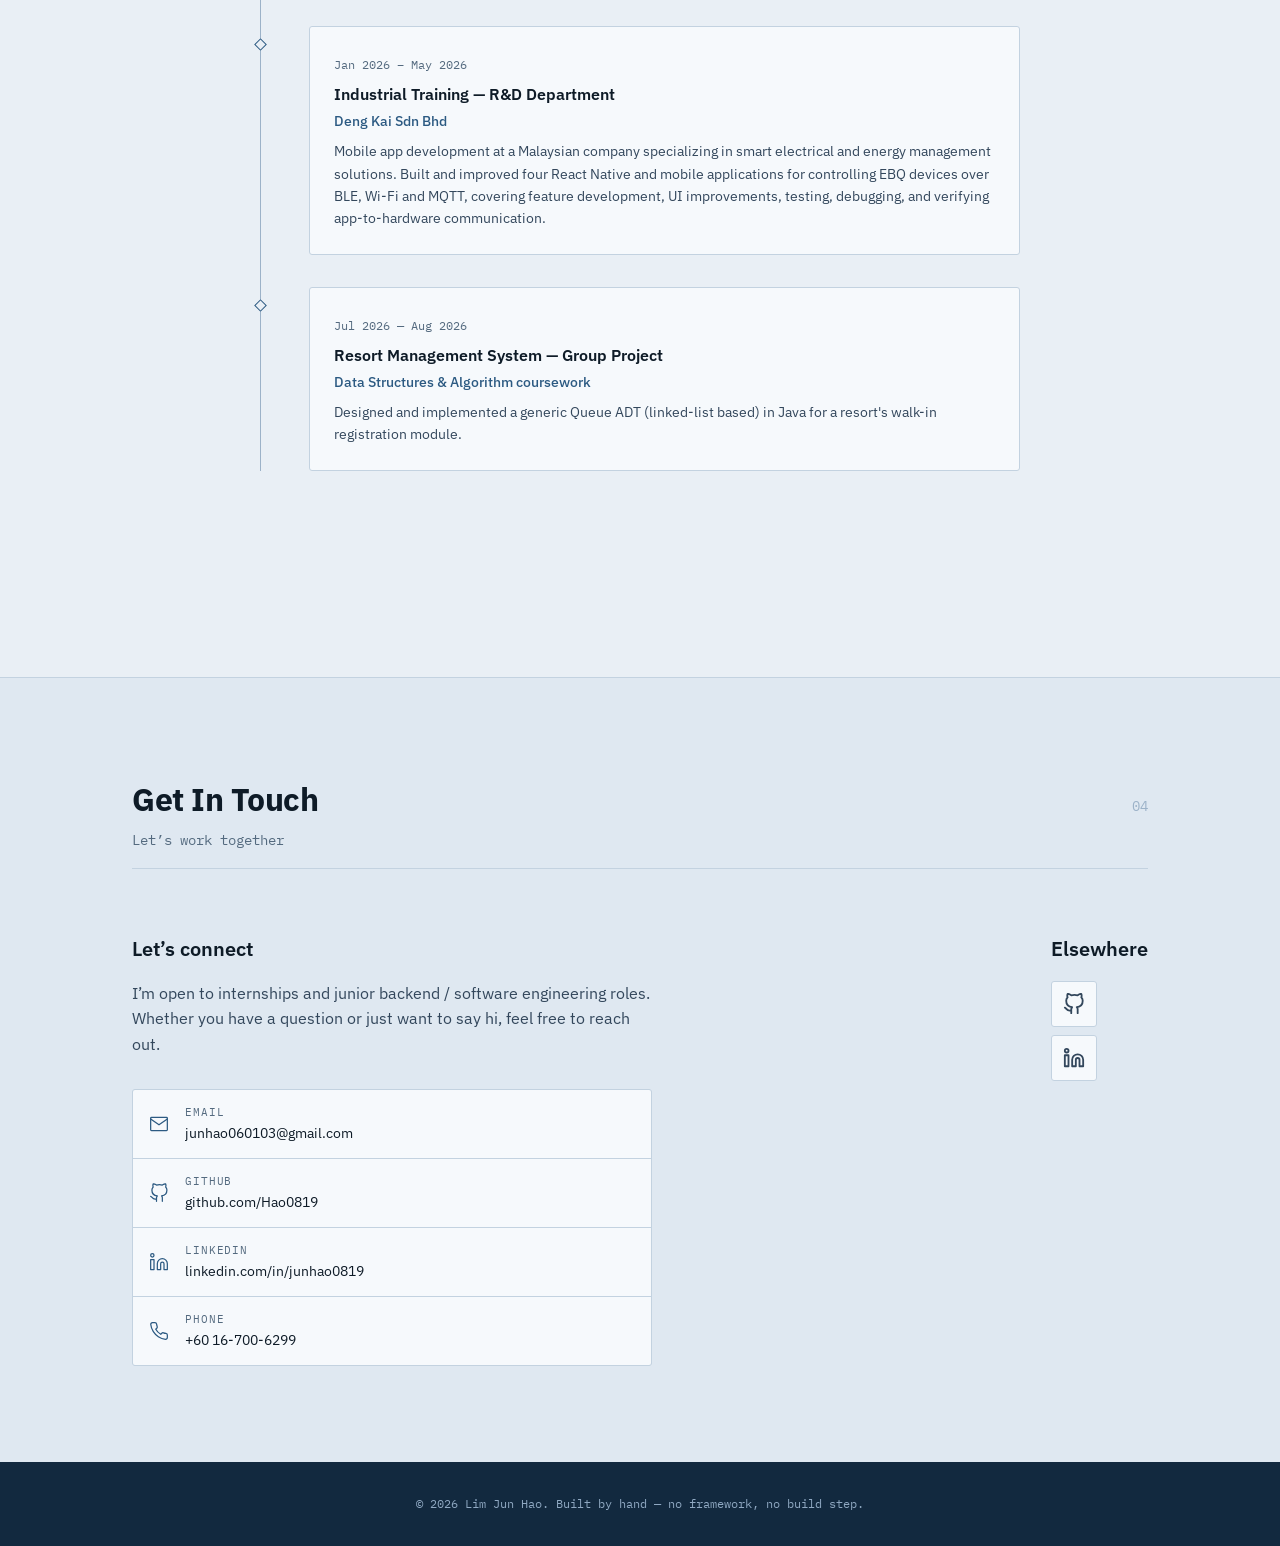
==== commit 9d5e28ab: "update resume" ====
--- a/index.html
+++ b/index.html
@@ -132,7 +132,7 @@
         <!-- Timeline items are loaded by experience-loader.js -->
       </div>
       <div class="resume-download">
-        <a href="assets/LIMJUNHAO_resume.pdf" download="Lim_Jun_Hao_Resume.pdf" class="btn btn-primary">
+        <a href="assets/LimJunHao_resume.pdf" download="Lim_Jun_Hao_Resume.pdf" class="btn btn-primary">
           <svg xmlns="http://www.w3.org/2000/svg" width="18" height="18" viewBox="0 0 24 24" fill="none"
             stroke="currentColor" stroke-width="2">
             <path d="M21 15v4a2 2 0 0 1-2 2H5a2 2 0 0 1-2-2v-4"></path>
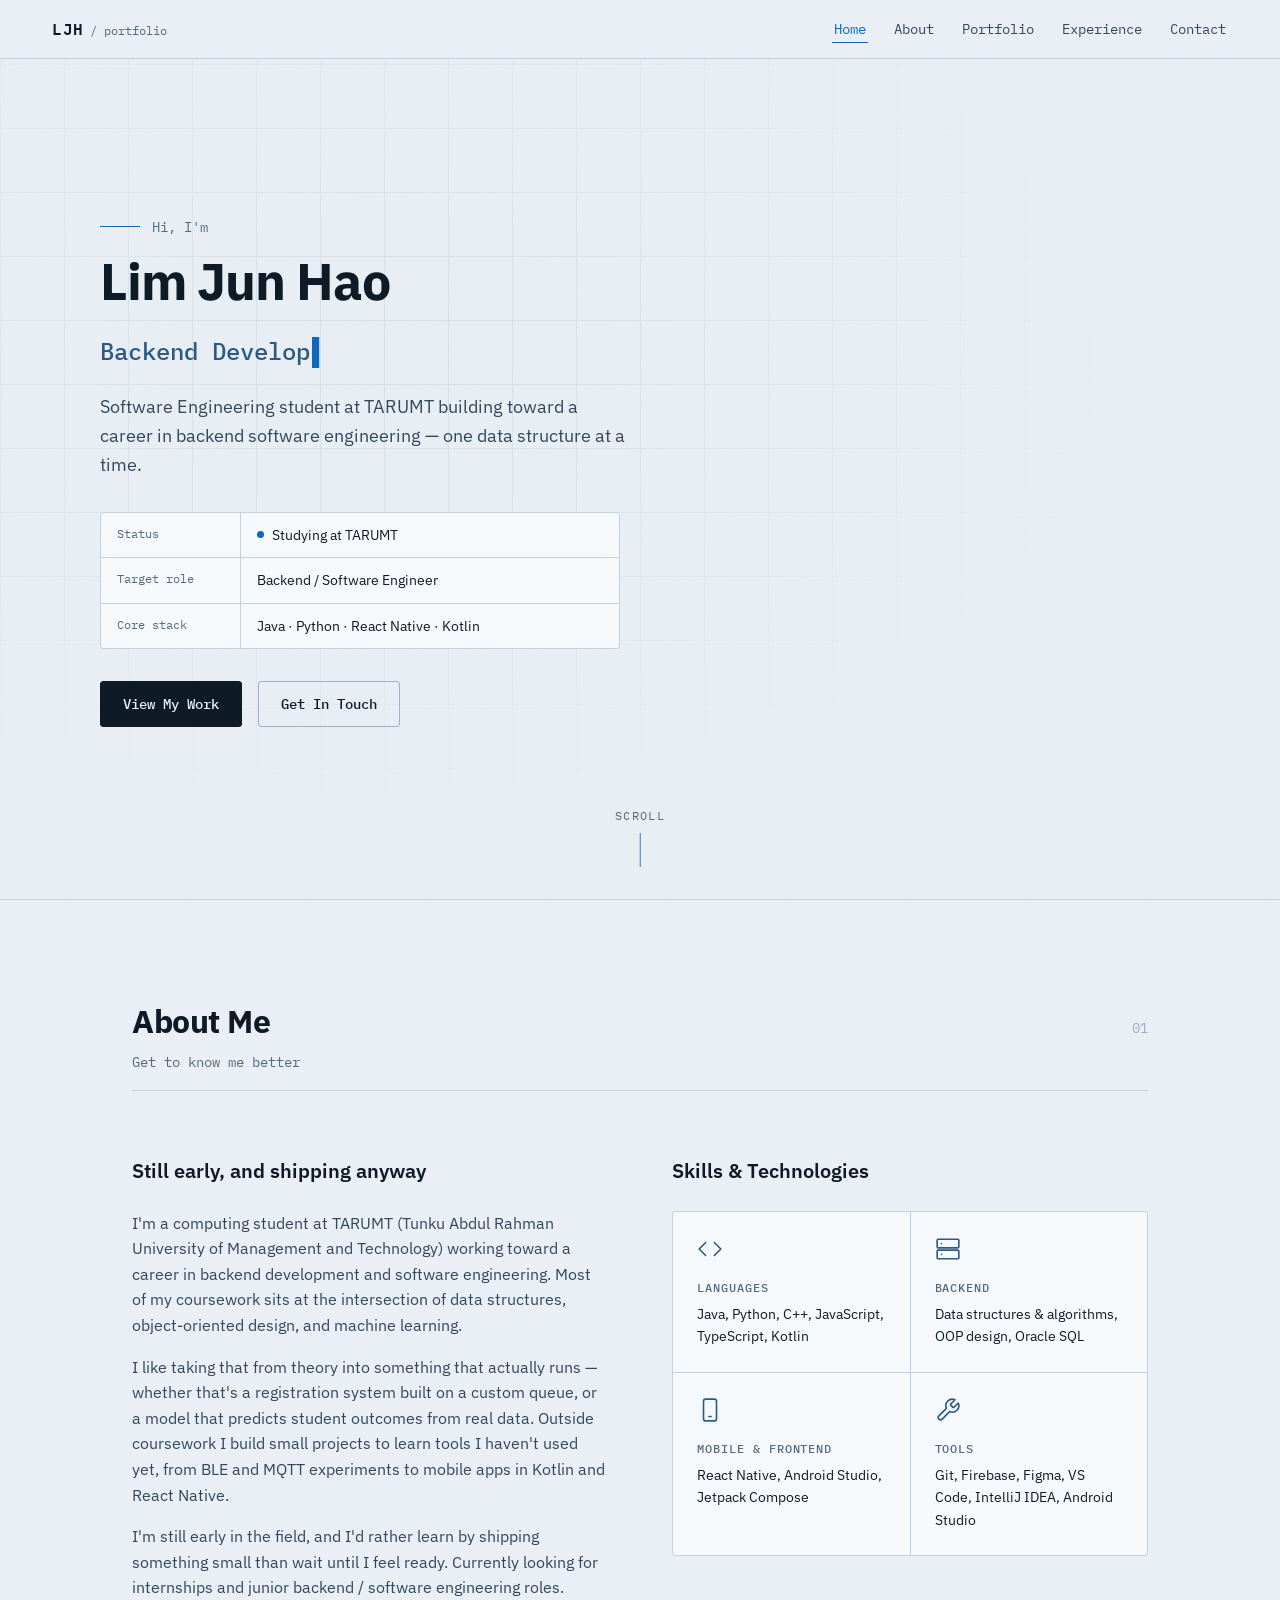
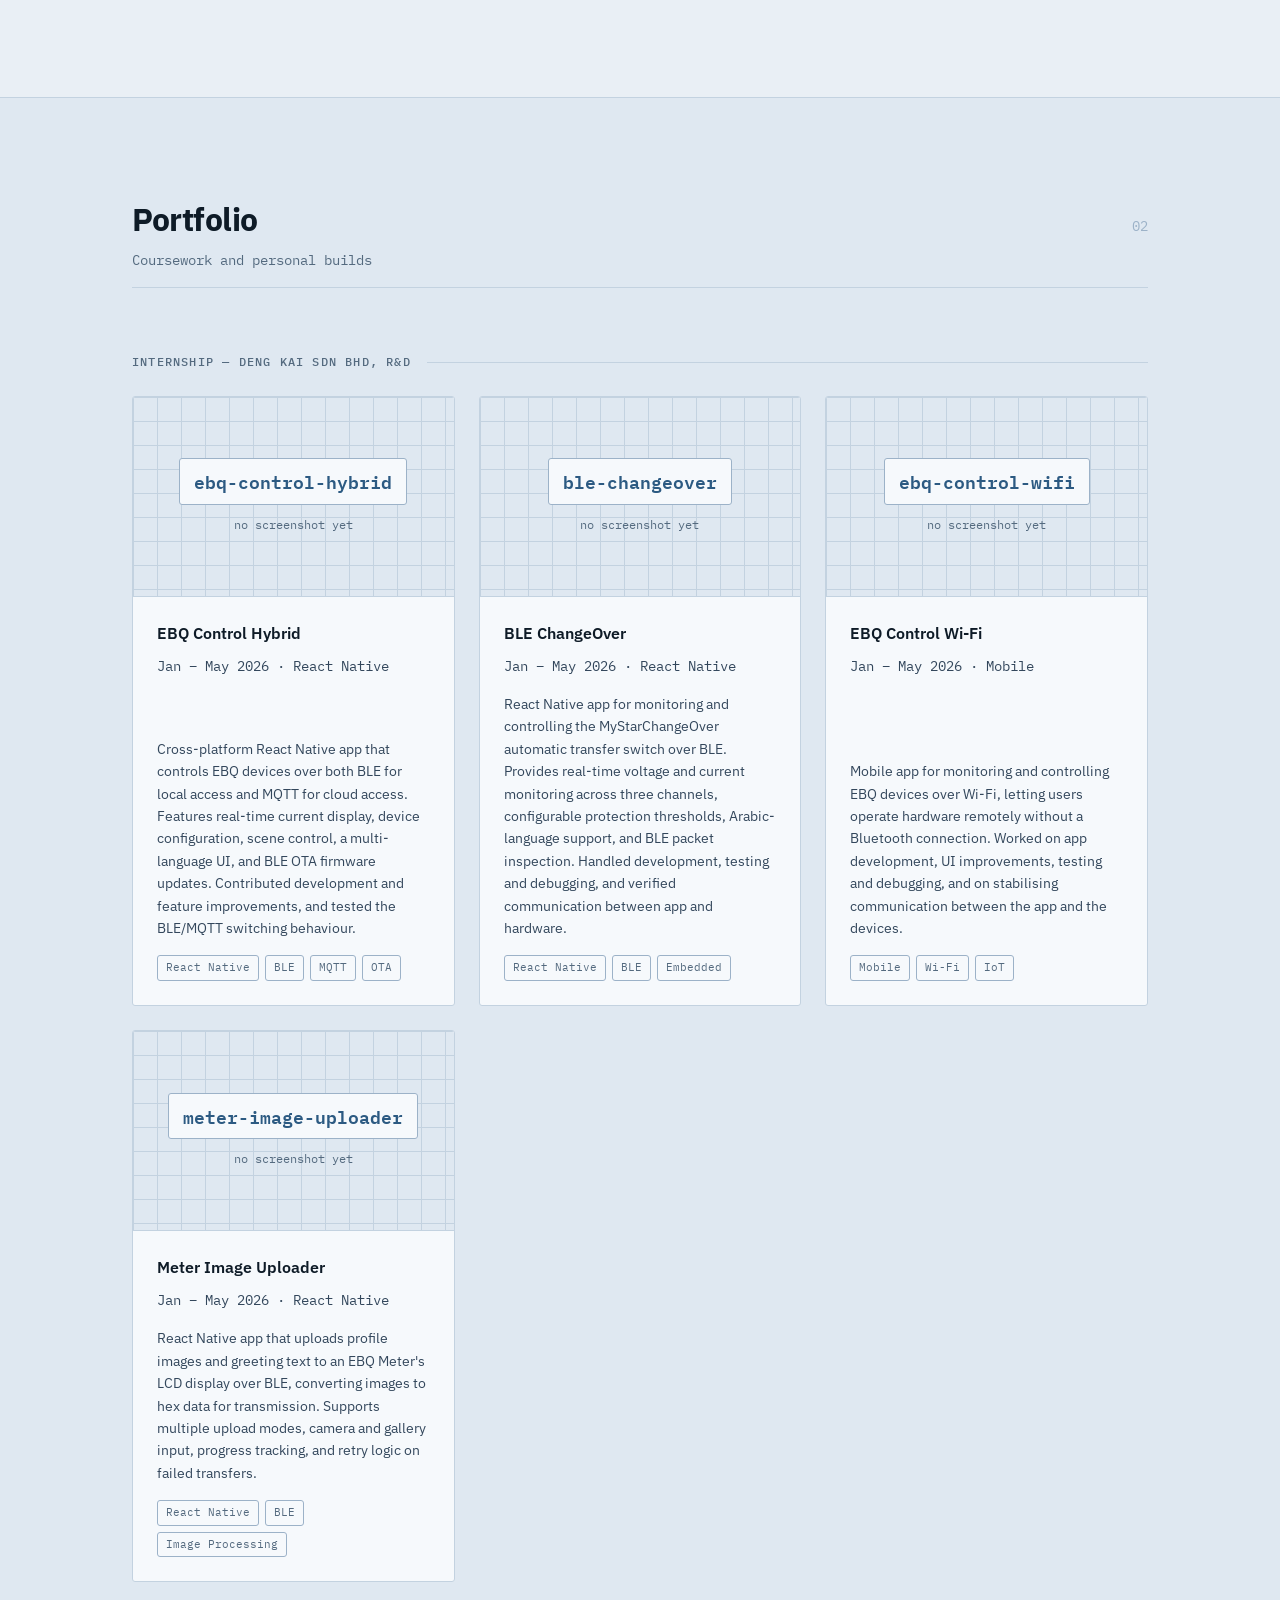
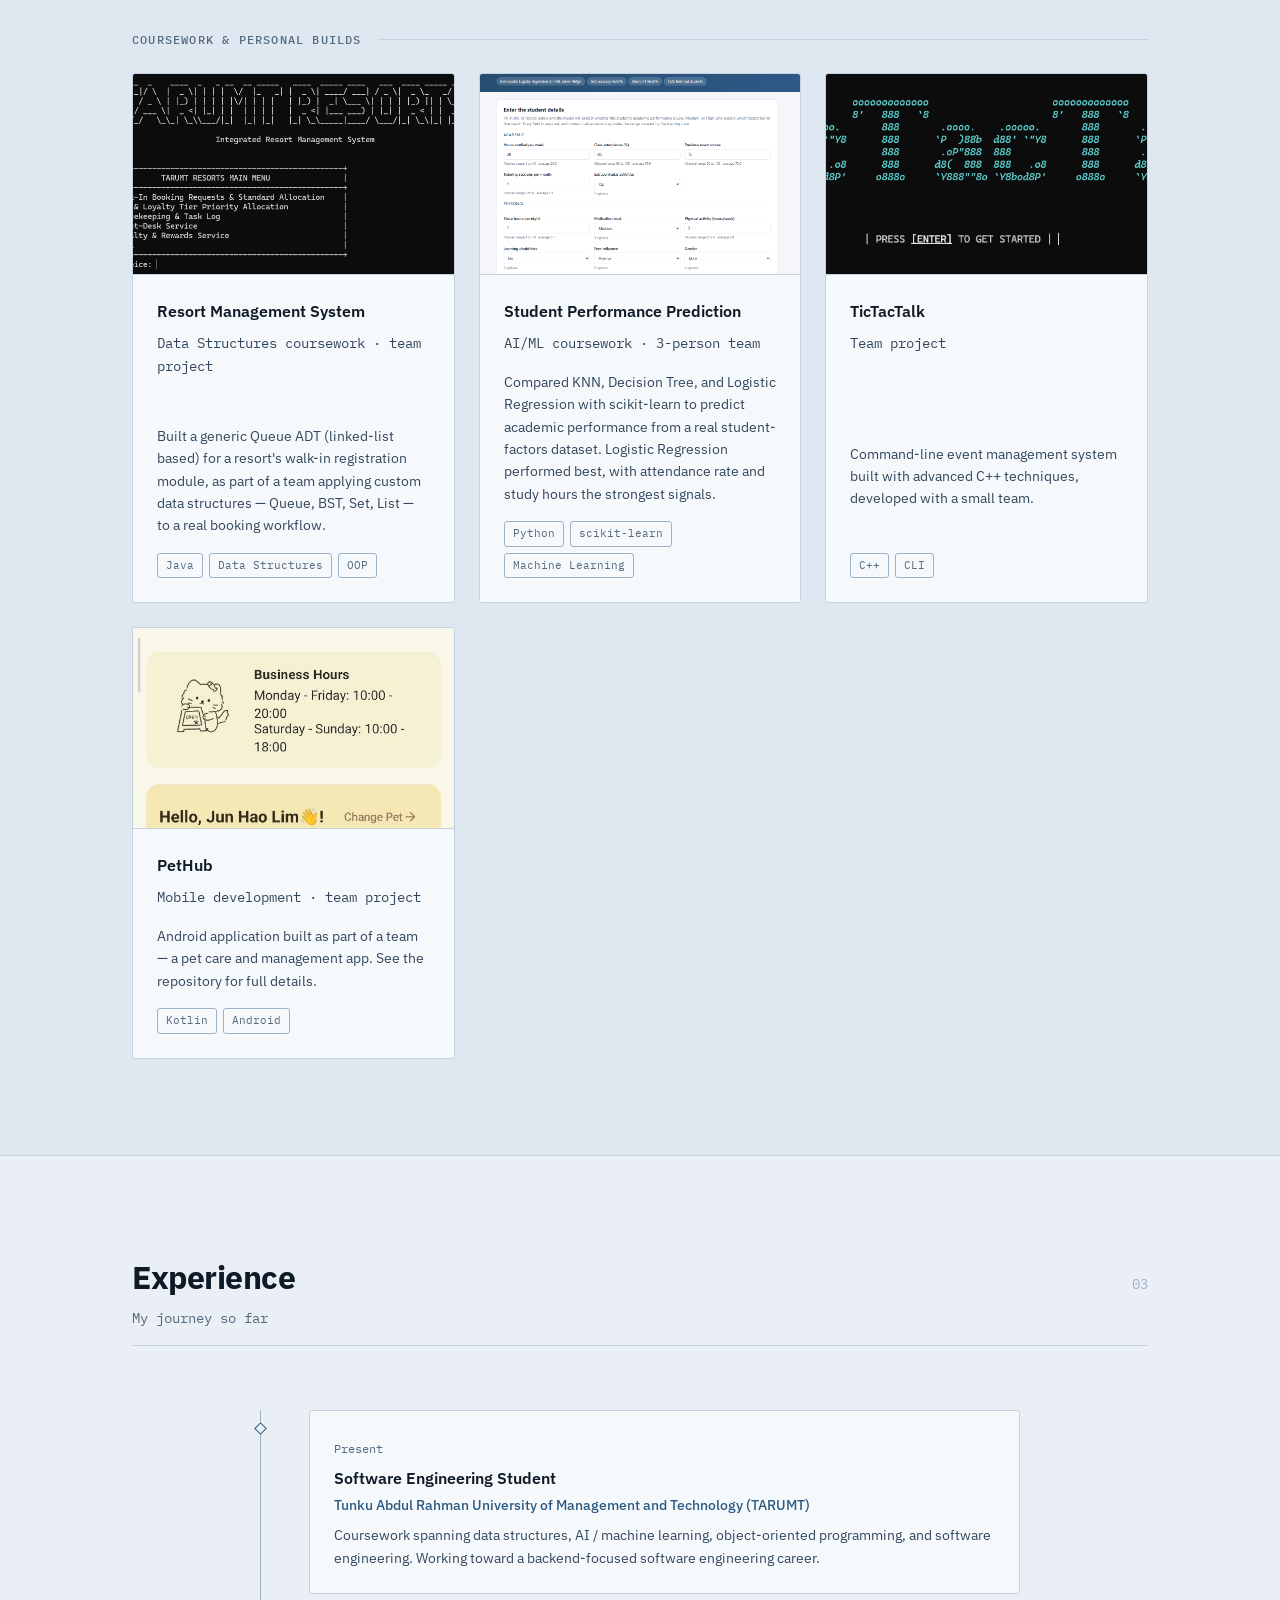
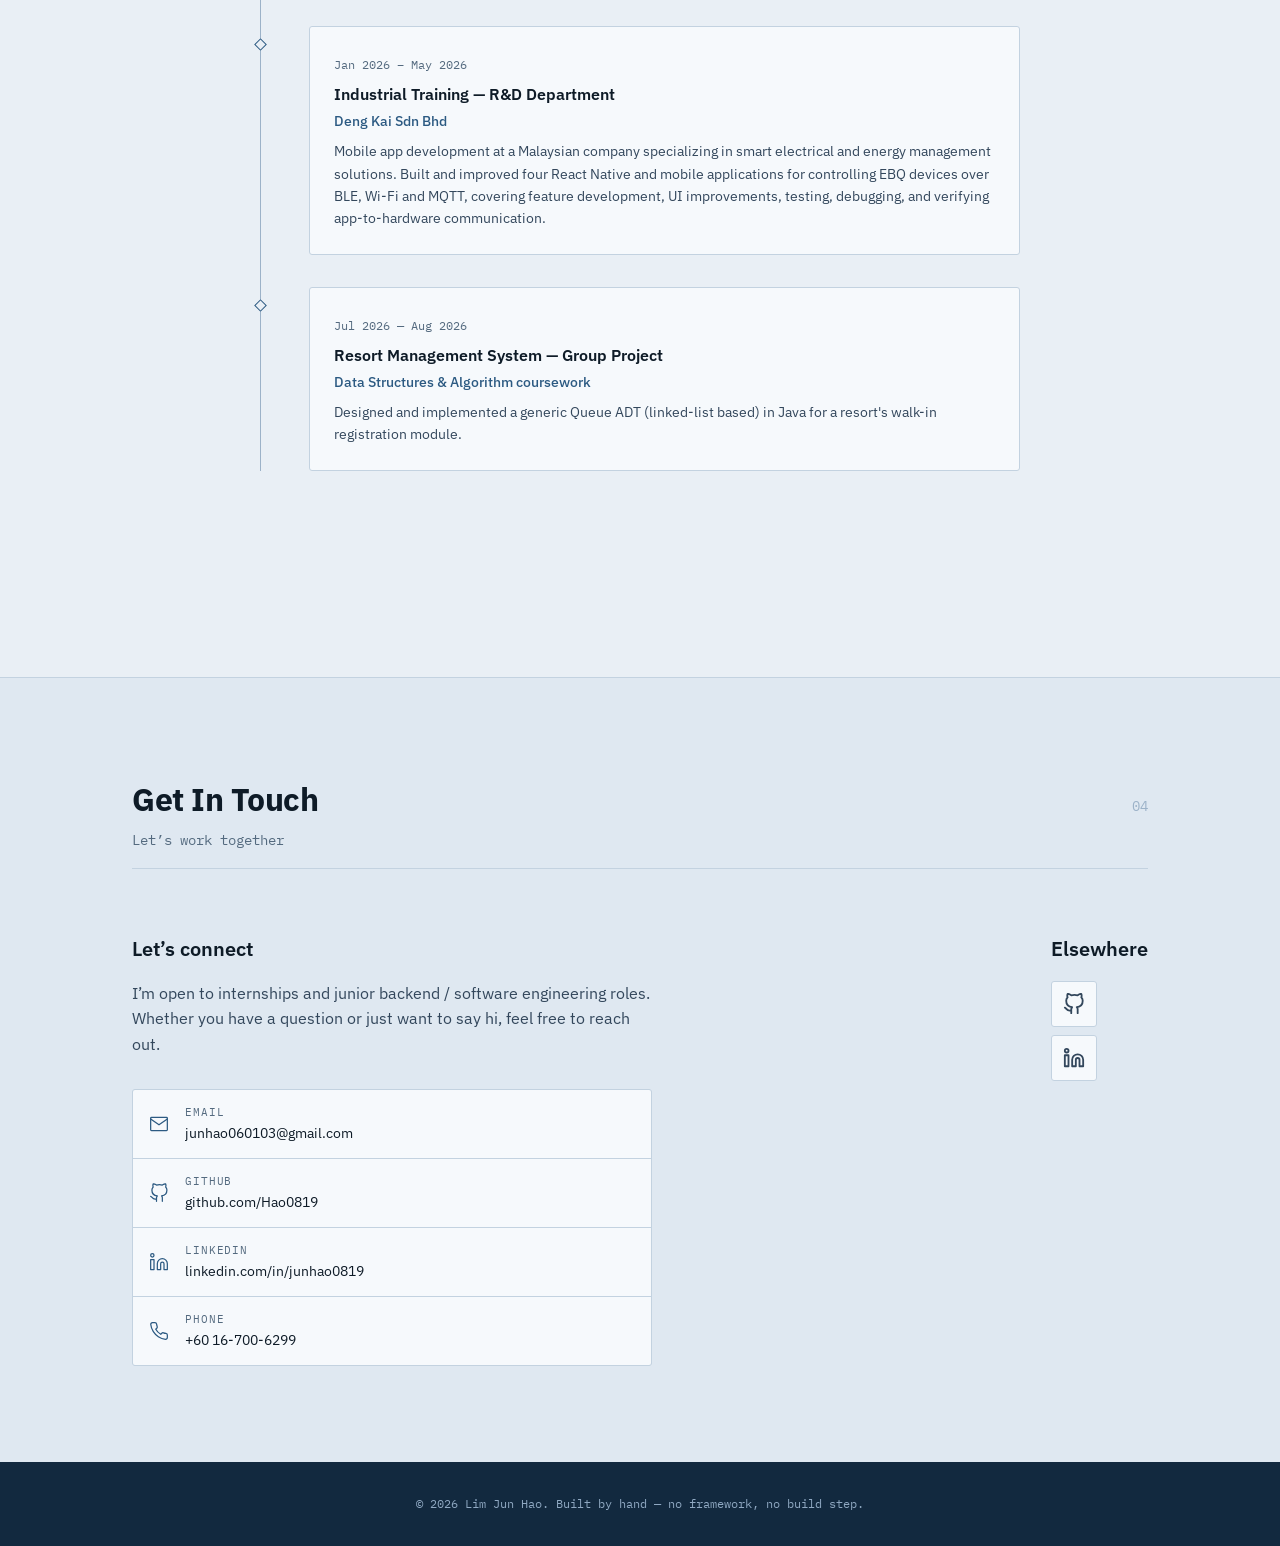
==== commit 31e62576: "rename resume" ====
--- a/index.html
+++ b/index.html
@@ -132,7 +132,7 @@
         <!-- Timeline items are loaded by experience-loader.js -->
       </div>
       <div class="resume-download">
-        <a href="assets/LimJunHao_resume.pdf" download="Lim_Jun_Hao_Resume.pdf" class="btn btn-primary">
+        <a href="assets/LIMJUNHAO_resume.pdf" download="Lim_Jun_Hao_Resume.pdf" class="btn btn-primary">
           <svg xmlns="http://www.w3.org/2000/svg" width="18" height="18" viewBox="0 0 24 24" fill="none"
             stroke="currentColor" stroke-width="2">
             <path d="M21 15v4a2 2 0 0 1-2 2H5a2 2 0 0 1-2-2v-4"></path>
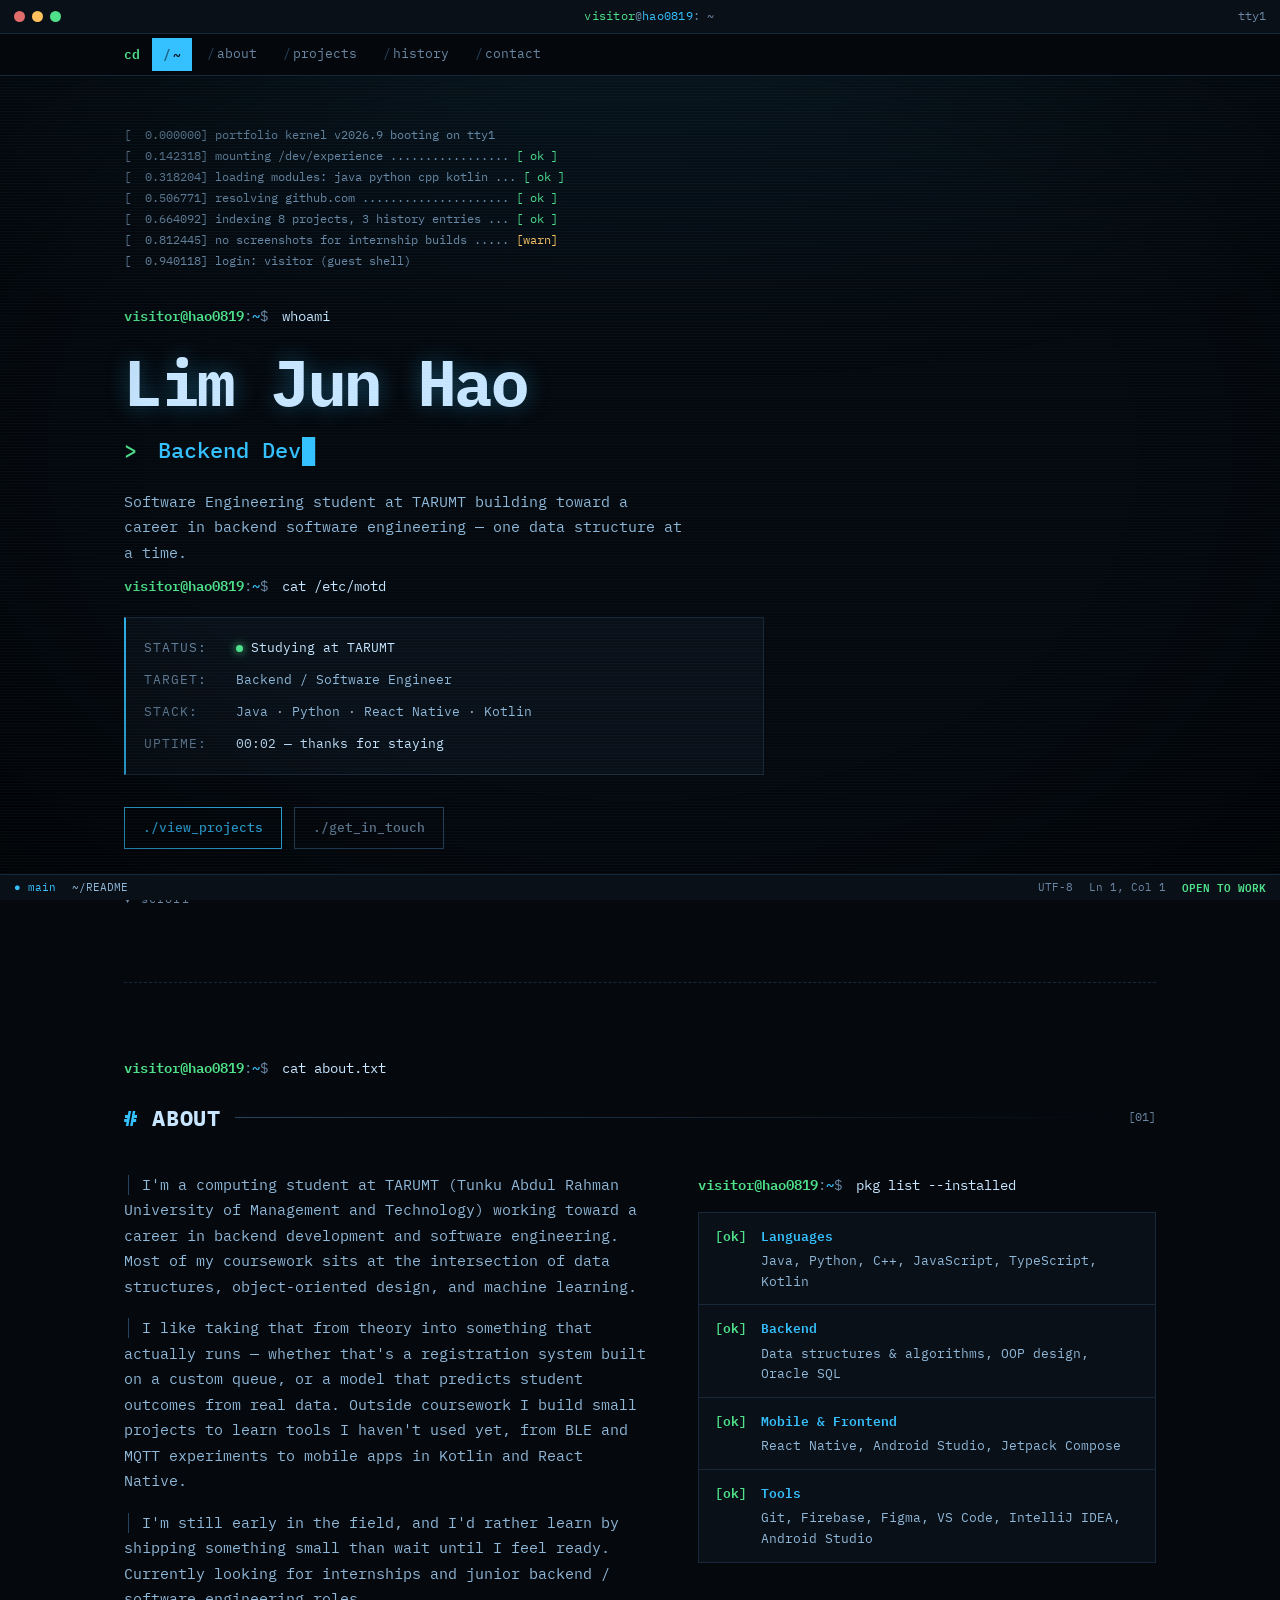
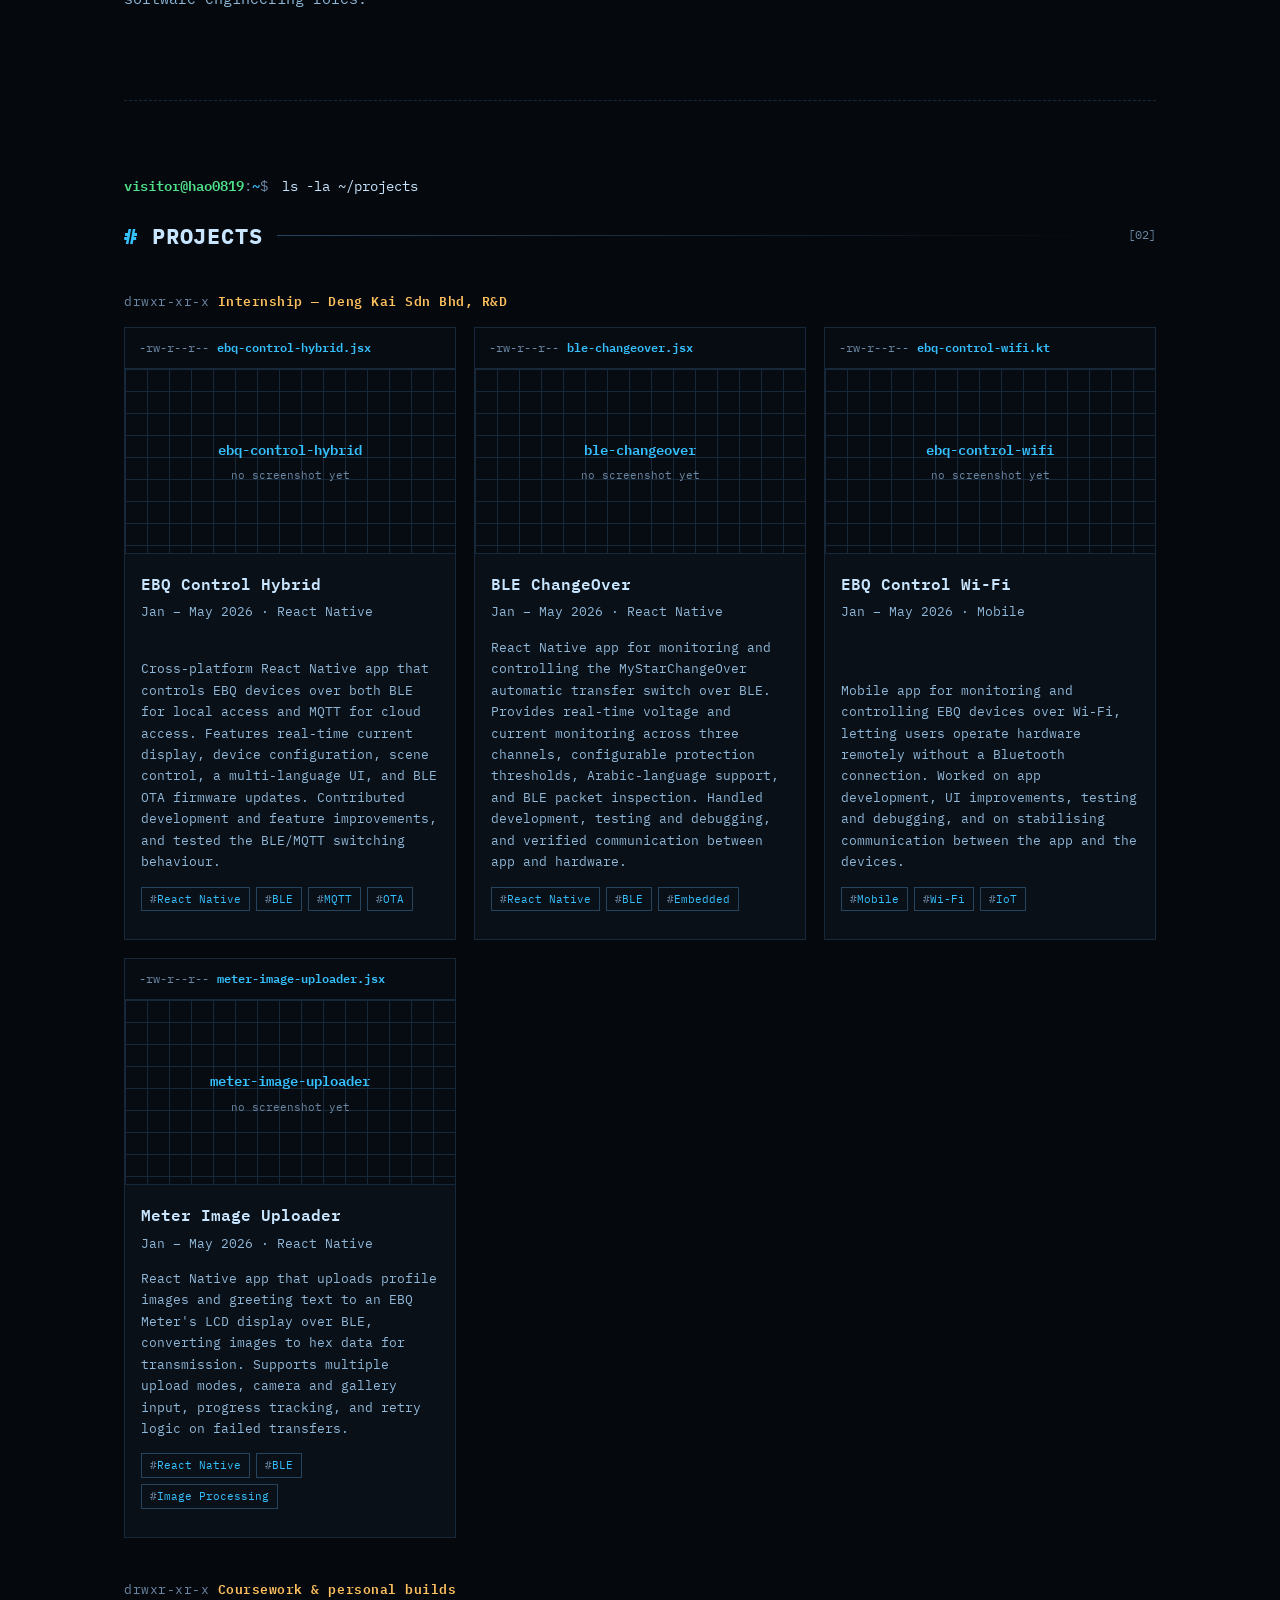
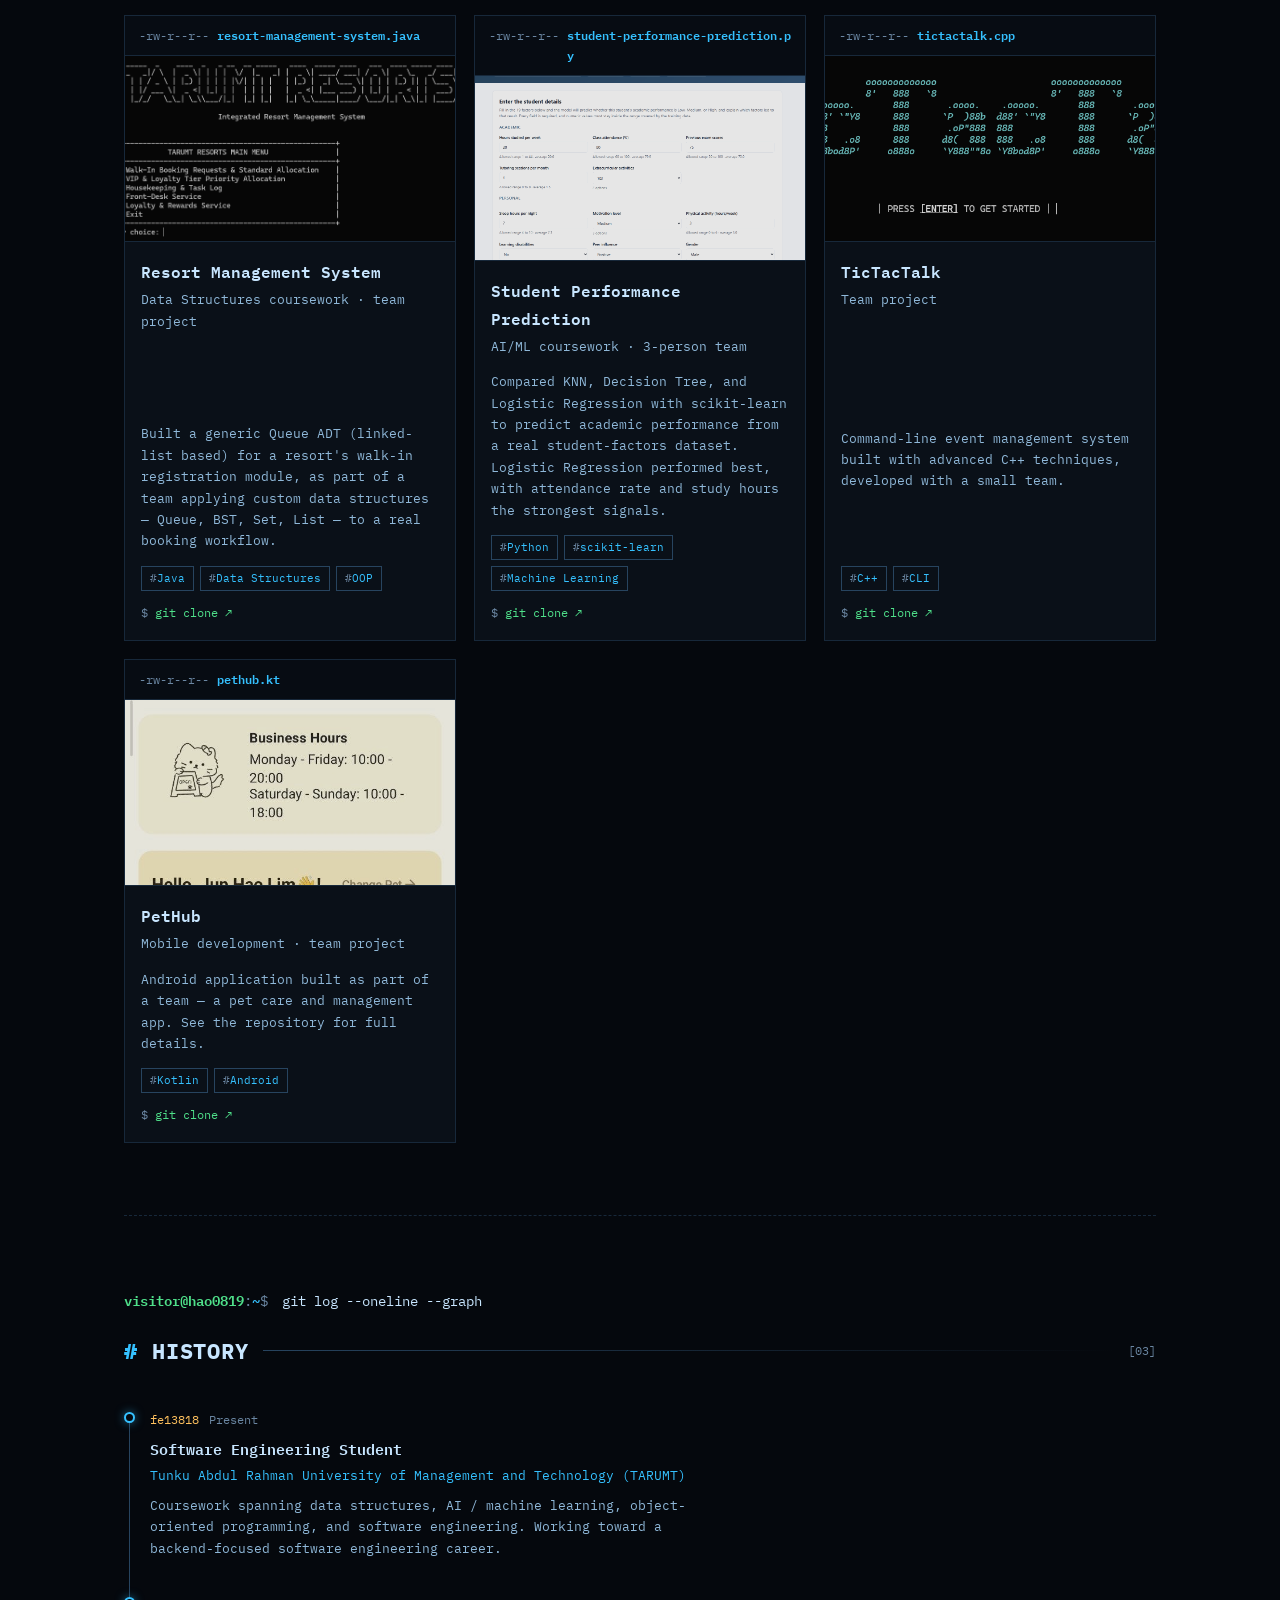
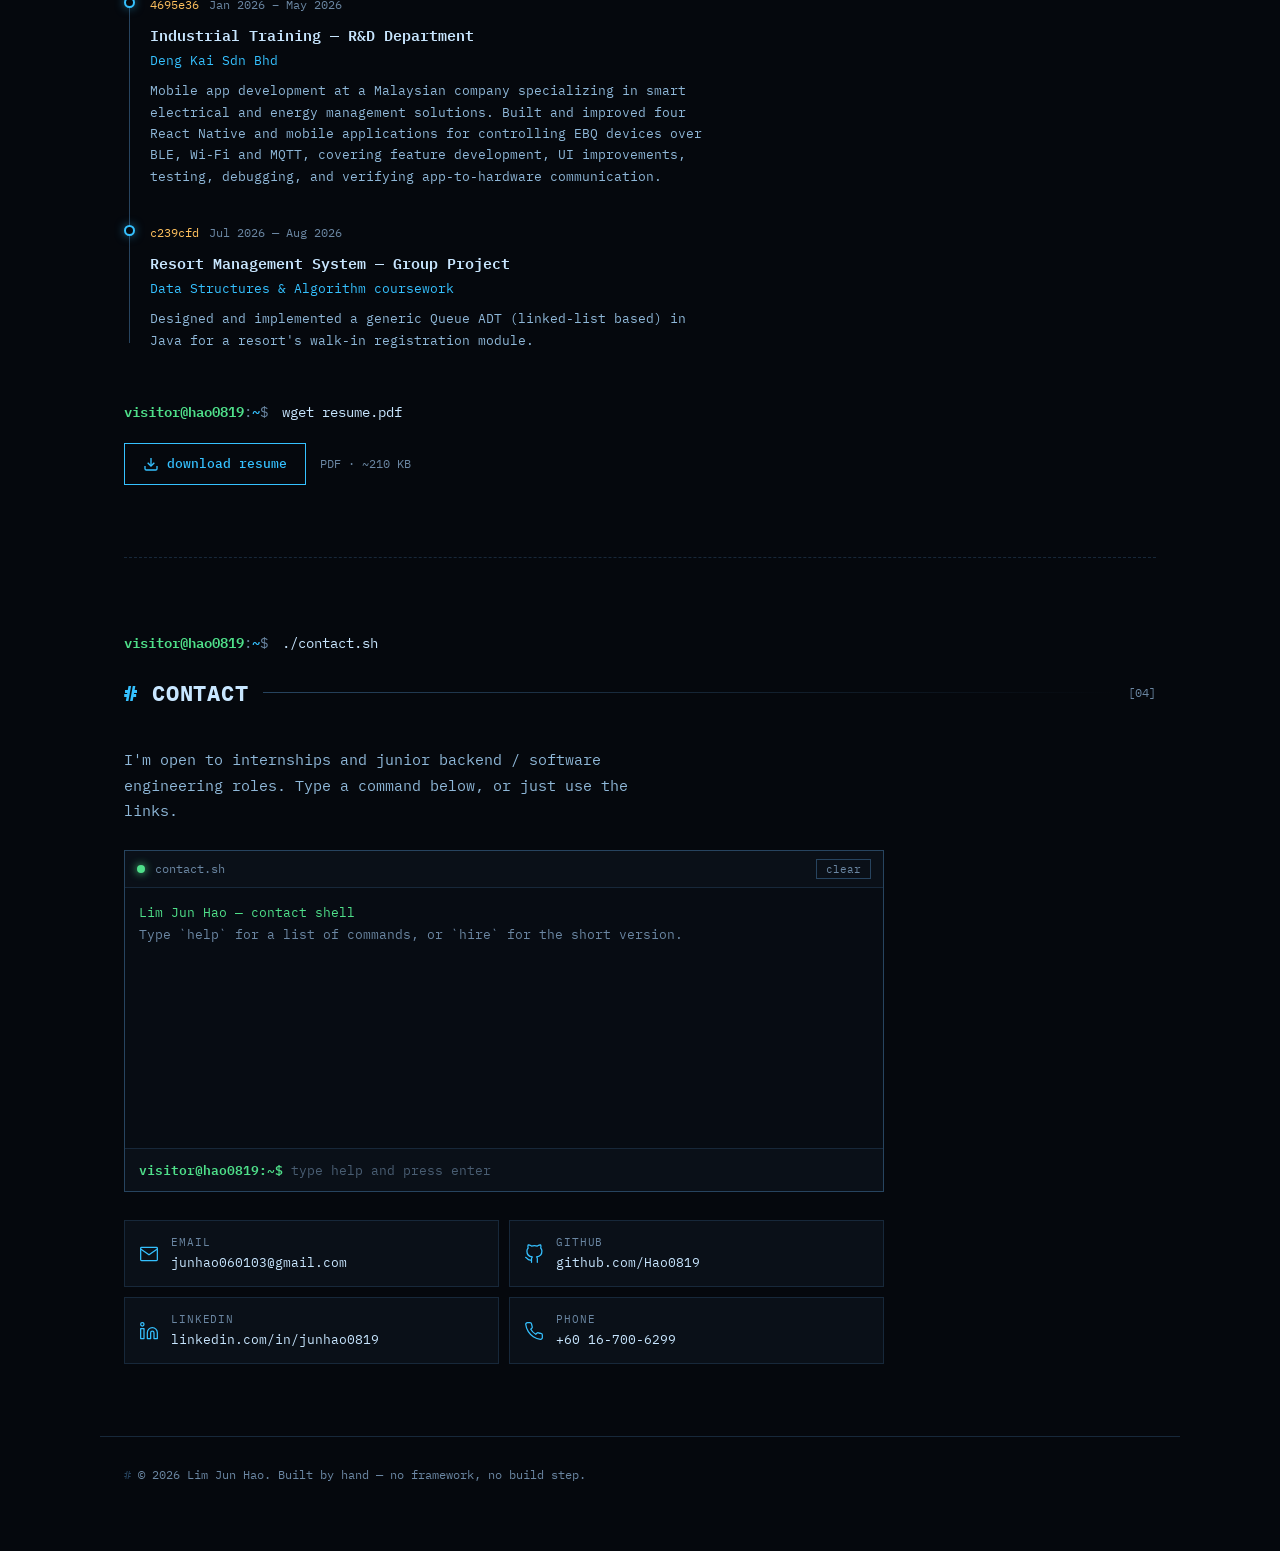
==== commit a7fff85a: "Redesign portfolio as a blue-phosphor CRT terminal Every section is now the output of a command: `wh" ====
--- a/index.html
+++ b/index.html
@@ -7,196 +7,236 @@
   <meta name="description" content="Portfolio of Lim Jun Hao — computing student at TARUMT working toward backend software engineering.">
   <meta name="keywords" content="portfolio, backend developer, software engineering, java, python, internship, TARUMT">
   <meta name="author" content="Lim Jun Hao">
+  <meta name="theme-color" content="#05080D">
   <title>Lim Jun Hao — Portfolio</title>
   <link rel="preconnect" href="https://fonts.googleapis.com">
   <link rel="preconnect" href="https://fonts.gstatic.com" crossorigin>
-  <link href="https://fonts.googleapis.com/css2?family=IBM+Plex+Mono:wght@400;500;600&family=IBM+Plex+Sans:wght@400;500;600;700&display=swap" rel="stylesheet">
+  <link href="https://fonts.googleapis.com/css2?family=IBM+Plex+Mono:wght@400;500;600;700&display=swap" rel="stylesheet">
   <link rel="stylesheet" href="style.css">
 </head>
 
 <body>
-  <div class="grain" aria-hidden="true"></div>
-
-  <!-- Navigation -->
-  <nav class="navbar" id="navbar">
-    <div class="nav-container">
-      <a href="#home" class="nav-logo">
-        <span class="logo-mark">LJH</span>
-        <span class="logo-sub">/ portfolio</span>
-      </a>
+  <!-- CRT overlay: scanlines, vignette, flicker -->
+  <div class="crt" aria-hidden="true"></div>
+
+  <!-- Terminal title bar -->
+  <header class="titlebar">
+    <div class="tb-dots" aria-hidden="true"><span></span><span></span><span></span></div>
+    <div class="tb-title"><span class="tb-user">visitor</span>@<span class="tb-host">hao0819</span>: ~</div>
+    <div class="tb-meta" aria-hidden="true">tty1</div>
+  </header>
+
+  <!-- Command bar / navigation -->
+  <nav class="cmdbar" id="navbar">
+    <div class="cmdbar-inner">
+      <span class="cmdbar-label" aria-hidden="true">cd</span>
       <button class="nav-toggle" id="nav-toggle" aria-label="Toggle navigation" aria-expanded="false">
         <span></span><span></span><span></span>
       </button>
       <ul class="nav-menu" id="nav-menu">
-        <li class="nav-item"><a href="#home" class="nav-link">Home</a></li>
-        <li class="nav-item"><a href="#about" class="nav-link">About</a></li>
-        <li class="nav-item"><a href="#portfolio" class="nav-link">Portfolio</a></li>
-        <li class="nav-item"><a href="#experience" class="nav-link">Experience</a></li>
-        <li class="nav-item"><a href="#contact" class="nav-link">Contact</a></li>
+        <li class="nav-item"><a href="#home" class="nav-link">~</a></li>
+        <li class="nav-item"><a href="#about" class="nav-link">about</a></li>
+        <li class="nav-item"><a href="#portfolio" class="nav-link">projects</a></li>
+        <li class="nav-item"><a href="#experience" class="nav-link">history</a></li>
+        <li class="nav-item"><a href="#contact" class="nav-link">contact</a></li>
       </ul>
     </div>
   </nav>
 
-  <!-- Hero -->
-  <section id="home" class="hero">
-    <div class="hero-grid" aria-hidden="true"></div>
-    <div class="hero-content">
-      <p class="hero-greeting"><span class="rule"></span>Hi, I'm</p>
+  <main class="tty">
+
+    <!-- ══════════════ HOME ══════════════ -->
+    <section id="home" class="screen screen-home">
+      <pre class="boot" id="boot" aria-label="Boot sequence"></pre>
+
+      <p class="prompt-line">
+        <span class="ps1">visitor@hao0819</span><span class="ps1-sep">:</span><span class="ps1-cwd">~</span><span class="ps1-sigil">$</span>
+        <span class="cmd">whoami</span>
+      </p>
+
       <h1 class="hero-name">Lim Jun Hao</h1>
-      <div class="hero-title">
-        <span class="typing-text">Backend Developer</span><span class="cursor">&#9612;</span>
-      </div>
+
+      <p class="hero-role">
+        <span class="arrow" aria-hidden="true">&gt;</span>
+        <span class="typing-text">Backend Developer</span><span class="cursor" aria-hidden="true">&#9608;</span>
+      </p>
+
       <p class="hero-description">
         Computing student at TARUMT building toward a career in backend software engineering —
         one data structure at a time.
       </p>
 
-      <div class="spec-table" role="table" aria-label="Quick facts">
-        <div class="spec-row" role="row">
-          <span class="spec-key" role="rowheader">Status</span>
-          <span class="spec-val" role="cell"><span class="status-dot"></span><span class="spec-status">Studying at TARUMT</span></span>
-        </div>
-        <div class="spec-row" role="row">
-          <span class="spec-key" role="rowheader">Target role</span>
-          <span class="spec-val spec-target" role="cell">Backend / Software Engineer</span>
-        </div>
-        <div class="spec-row" role="row">
-          <span class="spec-key" role="rowheader">Core stack</span>
-          <span class="spec-val spec-stack" role="cell">Java · Python · C++ · Kotlin</span>
+      <p class="prompt-line">
+        <span class="ps1">visitor@hao0819</span><span class="ps1-sep">:</span><span class="ps1-cwd">~</span><span class="ps1-sigil">$</span>
+        <span class="cmd">cat /etc/motd</span>
+      </p>
+
+      <div class="kv-block">
+        <div class="kv-row">
+          <span class="kv-key">STATUS</span>
+          <span class="kv-val"><span class="status-dot" aria-hidden="true"></span><span class="spec-status">Studying at TARUMT</span></span>
+        </div>
+        <div class="kv-row">
+          <span class="kv-key">TARGET</span>
+          <span class="kv-val spec-target">Backend / Software Engineer</span>
+        </div>
+        <div class="kv-row">
+          <span class="kv-key">STACK</span>
+          <span class="kv-val spec-stack">Java · Python · C++ · Kotlin</span>
+        </div>
+        <div class="kv-row">
+          <span class="kv-key">UPTIME</span>
+          <span class="kv-val" id="uptime">—</span>
         </div>
       </div>
 
       <div class="hero-buttons">
-        <a href="#portfolio" class="btn btn-primary">View My Work</a>
-        <a href="#contact" class="btn btn-secondary">Get In Touch</a>
-      </div>
-    </div>
-    <div class="scroll-indicator">
-      <span>scroll</span>
-      <div class="scroll-line"></div>
-    </div>
-  </section>
-
-  <!-- About -->
-  <section id="about" class="about">
-    <div class="container">
-      <div class="section-header">
-        <div class="section-heading">
-          <h2 class="section-title">About Me</h2>
-          <p class="section-subtitle">Get to know me better</p>
-        </div>
+        <a href="#portfolio" class="btn btn-primary">./view_projects</a>
+        <a href="#contact" class="btn btn-secondary">./get_in_touch</a>
+      </div>
+
+      <div class="scroll-indicator" aria-hidden="true">
+        <span class="blink">&#9660;</span> scroll
+      </div>
+    </section>
+
+    <!-- ══════════════ ABOUT ══════════════ -->
+    <section id="about" class="screen">
+      <p class="prompt-line">
+        <span class="ps1">visitor@hao0819</span><span class="ps1-sep">:</span><span class="ps1-cwd">~</span><span class="ps1-sigil">$</span>
+        <span class="cmd">cat about.txt</span>
+      </p>
+
+      <div class="section-head">
+        <h2 class="section-title">About</h2>
+        <span class="section-rule" aria-hidden="true"></span>
         <span class="section-tag">01</span>
       </div>
+
       <div class="about-content">
         <div class="about-text">
-          <h3>Still early, and shipping anyway</h3>
           <p>Loading…</p>
         </div>
+
         <div class="skills-container">
-          <h3>Skills &amp; Technologies</h3>
-          <div class="skills-grid">
-            <!-- Skill cards are loaded by profile-loader.js -->
+          <p class="prompt-line prompt-sub">
+            <span class="ps1">visitor@hao0819</span><span class="ps1-sep">:</span><span class="ps1-cwd">~</span><span class="ps1-sigil">$</span>
+            <span class="cmd">pkg list --installed</span>
+          </p>
+          <div class="skills-list">
+            <!-- Skill rows are loaded by profile-loader.js -->
           </div>
         </div>
       </div>
-    </div>
-  </section>
-
-  <!-- Portfolio -->
-  <section id="portfolio" class="portfolio">
-    <div class="container">
-      <div class="section-header">
-        <div class="section-heading">
-          <h2 class="section-title">Portfolio</h2>
-          <p class="section-subtitle">Coursework and personal builds</p>
-        </div>
+    </section>
+
+    <!-- ══════════════ PORTFOLIO ══════════════ -->
+    <section id="portfolio" class="screen">
+      <p class="prompt-line">
+        <span class="ps1">visitor@hao0819</span><span class="ps1-sep">:</span><span class="ps1-cwd">~</span><span class="ps1-sigil">$</span>
+        <span class="cmd">ls -la ~/projects</span>
+      </p>
+
+      <div class="section-head">
+        <h2 class="section-title">Projects</h2>
+        <span class="section-rule" aria-hidden="true"></span>
         <span class="section-tag">02</span>
       </div>
+
       <div class="portfolio-grid">
-        <!-- Project cards are loaded by projects-loader.js -->
-      </div>
-    </div>
-  </section>
-
-  <!-- Experience -->
-  <section id="experience" class="experience">
-    <div class="container">
-      <div class="section-header">
-        <div class="section-heading">
-          <h2 class="section-title">Experience</h2>
-          <p class="section-subtitle">My journey so far</p>
-        </div>
+        <!-- Project entries are loaded by projects-loader.js -->
+      </div>
+    </section>
+
+    <!-- ══════════════ EXPERIENCE ══════════════ -->
+    <section id="experience" class="screen">
+      <p class="prompt-line">
+        <span class="ps1">visitor@hao0819</span><span class="ps1-sep">:</span><span class="ps1-cwd">~</span><span class="ps1-sigil">$</span>
+        <span class="cmd">git log --oneline --graph</span>
+      </p>
+
+      <div class="section-head">
+        <h2 class="section-title">History</h2>
+        <span class="section-rule" aria-hidden="true"></span>
         <span class="section-tag">03</span>
       </div>
+
       <div class="timeline" id="timeline-container">
-        <!-- Timeline items are loaded by experience-loader.js -->
-      </div>
+        <!-- Timeline entries are loaded by experience-loader.js -->
+      </div>
+
+      <p class="prompt-line prompt-sub">
+        <span class="ps1">visitor@hao0819</span><span class="ps1-sep">:</span><span class="ps1-cwd">~</span><span class="ps1-sigil">$</span>
+        <span class="cmd">wget resume.pdf</span>
+      </p>
+
       <div class="resume-download">
         <a href="assets/LIMJUNHAO_resume.pdf" download="Lim_Jun_Hao_Resume.pdf" class="btn btn-primary">
-          <svg xmlns="http://www.w3.org/2000/svg" width="18" height="18" viewBox="0 0 24 24" fill="none"
-            stroke="currentColor" stroke-width="2">
+          <svg xmlns="http://www.w3.org/2000/svg" width="16" height="16" viewBox="0 0 24 24" fill="none"
+            stroke="currentColor" stroke-width="2" aria-hidden="true">
             <path d="M21 15v4a2 2 0 0 1-2 2H5a2 2 0 0 1-2-2v-4"></path>
             <polyline points="7 10 12 15 17 10"></polyline>
             <line x1="12" y1="15" x2="12" y2="3"></line>
           </svg>
-          Download Resume
+          download resume
         </a>
-      </div>
-    </div>
-  </section>
-
-  <!-- Contact -->
-  <section id="contact" class="contact">
-    <div class="container">
-      <div class="section-header">
-        <div class="section-heading">
-          <h2 class="section-title">Get In Touch</h2>
-          <p class="section-subtitle">Let&rsquo;s work together</p>
-        </div>
+        <span class="dl-note">PDF · ~210 KB</span>
+      </div>
+    </section>
+
+    <!-- ══════════════ CONTACT ══════════════ -->
+    <section id="contact" class="screen">
+      <p class="prompt-line">
+        <span class="ps1">visitor@hao0819</span><span class="ps1-sep">:</span><span class="ps1-cwd">~</span><span class="ps1-sigil">$</span>
+        <span class="cmd">./contact.sh</span>
+      </p>
+
+      <div class="section-head">
+        <h2 class="section-title">Contact</h2>
+        <span class="section-rule" aria-hidden="true"></span>
         <span class="section-tag">04</span>
       </div>
 
-      <div class="contact-wrapper">
-        <div class="contact-left">
-          <h3 class="contact-heading">Let&rsquo;s connect</h3>
-          <p class="contact-desc">
-            I&rsquo;m open to internships and junior backend / software engineering roles.
-            Whether you have a question or just want to say hi, feel free to reach out.
-          </p>
-          <div class="contact-cards">
-            <!-- Contact cards are loaded by contact-loader.js -->
-          </div>
-        </div>
-
-        <div class="contact-right">
-          <h3 class="contact-heading">Elsewhere</h3>
-          <div class="social-stack">
-            <a href="https://github.com/Hao0819" target="_blank" rel="noopener" class="social-btn" aria-label="GitHub">
-              <svg xmlns="http://www.w3.org/2000/svg" width="22" height="22" viewBox="0 0 24 24" fill="none"
-                stroke="currentColor" stroke-width="2" stroke-linecap="round" stroke-linejoin="round">
-                <path d="M9 19c-5 1.5-5-2.5-7-3m14 6v-3.87a3.37 3.37 0 0 0-.94-2.61c3.14-.35 6.44-1.54 6.44-7A5.44 5.44 0 0 0 20 4.77 5.07 5.07 0 0 0 19.91 1S18.73.65 16 2.48a13.38 13.38 0 0 0-7 0C6.27.65 5.09 1 5.09 1A5.07 5.07 0 0 0 5 4.77a5.44 5.44 0 0 0-1.5 3.78c0 5.42 3.3 6.61 6.44 7A3.37 3.37 0 0 0 9 18.13V22"></path>
-              </svg>
-            </a>
-            <a href="https://www.linkedin.com/in/junhao0819/" target="_blank" rel="noopener" class="social-btn" aria-label="LinkedIn">
-              <svg xmlns="http://www.w3.org/2000/svg" width="22" height="22" viewBox="0 0 24 24" fill="none"
-                stroke="currentColor" stroke-width="2" stroke-linecap="round" stroke-linejoin="round">
-                <path d="M16 8a6 6 0 0 1 6 6v7h-4v-7a2 2 0 0 0-2-2 2 2 0 0 0-2 2v7h-4v-7a6 6 0 0 1 6-6z"></path>
-                <rect x="2" y="9" width="4" height="12"></rect>
-                <circle cx="4" cy="4" r="2"></circle>
-              </svg>
-            </a>
-          </div>
-        </div>
-      </div>
-    </div>
-  </section>
-
-  <!-- Footer -->
+      <p class="contact-desc">
+        I'm open to internships and junior backend / software engineering roles.
+        Type a command below, or just use the links.
+      </p>
+
+      <!-- Interactive shell -->
+      <div class="shell" id="shell">
+        <div class="shell-bar">
+          <span class="shell-dot" aria-hidden="true"></span>
+          <span class="shell-name">contact.sh</span>
+          <button class="shell-clear" id="shell-clear" type="button">clear</button>
+        </div>
+        <div class="shell-body" id="shell-output" role="log" aria-live="polite" aria-label="Terminal output"></div>
+        <form class="shell-input-row" id="shell-form" autocomplete="off">
+          <label class="shell-ps1" for="shell-input">visitor@hao0819:~$</label>
+          <input class="shell-input" id="shell-input" type="text" spellcheck="false"
+            aria-label="Terminal command input" placeholder="type help and press enter">
+        </form>
+      </div>
+
+      <div class="contact-cards">
+        <!-- Contact rows are loaded by contact-loader.js -->
+      </div>
+    </section>
+
+  </main>
+
   <footer class="footer">
-    <div class="container">
-      <p>&copy; 2026 Lim Jun Hao. Built by hand — no framework, no build step.</p>
-    </div>
+    <p>&copy; 2026 Lim Jun Hao. Built by hand — no framework, no build step.</p>
   </footer>
+
+  <!-- Status bar -->
+  <div class="statusbar" aria-hidden="true">
+    <span class="sb-item sb-branch">&#9679; main</span>
+    <span class="sb-item sb-file" id="sb-file">~/README</span>
+    <span class="sb-spacer"></span>
+    <span class="sb-item">UTF-8</span>
+    <span class="sb-item" id="sb-pos">Ln 1, Col 1</span>
+    <span class="sb-item sb-ok">OPEN TO WORK</span>
+  </div>
 
   <!-- Content data — must load before the loaders below -->
   <script src="data/profile.js"></script>
@@ -207,6 +247,7 @@
   <script src="projects-loader.js"></script>
   <script src="experience-loader.js"></script>
   <script src="contact-loader.js"></script>
+  <script src="terminal.js"></script>
   <script src="script.js"></script>
 </body>
 
--- a/style.css
+++ b/style.css
@@ -1,1098 +1,892 @@
-/* ===========================
-   Design System
-   Paper & blueprint — flat, hairline-ruled, editorial.
-   Deliberately no gradients, no glass blur, no orbs.
-   =========================== */
+/* ===========================================================================
+   Lim Jun Hao — portfolio
+   Design: blue-phosphor CRT terminal. Everything is monospace, every section
+   is the output of a command. Colour tokens live in :root — change them there
+   and the whole site follows.
+   =========================================================================== */
+
 :root {
-    /* Surfaces — pale blueprint paper */
-    --color-bg-primary: #E9EFF5;
-    --color-bg-secondary: #DFE8F1;
-    --color-bg-raised: #F6F9FC;
-    --color-bg-ink: #12293F;
-
-    /* Ink */
-    --color-text-primary: #0E1B27;
-    --color-text-secondary: #33475C;
-    --color-text-muted: #546A7F;
-
-    /* Accents */
-    --color-accent: #0E69BB;
-    --color-accent-soft: #BDD7EE;
-    --color-blueprint: #2C5A82;
+    /* Surfaces */
+    --bg: #05080D;
+    --bg-raised: #0A1018;
+    --bg-inset: #070C13;
+
+    /* Text — all pairs below verified at >= 4.5:1 against --bg and --bg-raised */
+    --text: #C8E6FF;
+    --text-dim: #8FB8D9;
+    --text-muted: #6B87A3;
+
+    /* Phosphor accents */
+    --accent: #35C1FF;
+    --accent-dim: #1A6FA8;
+    --green: #4FE08A;
+    --amber: #FFC15E;
+    --magenta: #E88BD8;
 
     /* Rules */
-    --line: #C3D2E0;
-    --line-strong: #9CB2C8;
-
-    /* Spacing */
-    --spacing-xs: 0.5rem;
-    --spacing-sm: 1rem;
-    --spacing-md: 1.5rem;
-    --spacing-lg: 2rem;
-    --spacing-xl: 3rem;
-    --spacing-2xl: 4rem;
-    --spacing-3xl: 6rem;
-
-    /* Typography */
-    --font-sans: 'IBM Plex Sans', -apple-system, BlinkMacSystemFont, 'Segoe UI', sans-serif;
-    --font-mono: 'IBM Plex Mono', 'SFMono-Regular', Consolas, monospace;
-    --font-size-xs: 0.75rem;
-    --font-size-sm: 0.875rem;
-    --font-size-base: 1rem;
-    --font-size-lg: 1.125rem;
-    --font-size-xl: 1.25rem;
-    --font-size-2xl: 1.5rem;
-    --font-size-3xl: 2rem;
-    --font-size-4xl: 2.5rem;
-    --font-size-5xl: 3.25rem;
-
-    /* Motion */
-    --transition-fast: 150ms ease;
-    --transition-base: 250ms ease;
-
-    /* Geometry — sharp, not pill-shaped */
-    --radius: 3px;
-    --max-width: 1080px;
-}
-
-/* ===========================
-   Reset & Base
-   =========================== */
-* {
-    margin: 0;
-    padding: 0;
-    box-sizing: border-box;
-}
+    --line: #17283A;
+    --line-strong: #27445F;
+
+    --font: 'IBM Plex Mono', 'SFMono-Regular', Consolas, 'Liberation Mono', Menlo, monospace;
+
+    --titlebar-h: 34px;
+    --cmdbar-h: 42px;
+    --statusbar-h: 26px;
+
+    --maxw: 1080px;
+    --ease: cubic-bezier(0.22, 1, 0.36, 1);
+}
+
+* { margin: 0; padding: 0; box-sizing: border-box; }
 
 html {
     scroll-behavior: smooth;
-    overflow-x: hidden;
+    /* Sections must clear the two fixed bars when jumped to */
+    scroll-padding-top: calc(var(--titlebar-h) + var(--cmdbar-h) + 16px);
 }
 
 body {
-    font-family: var(--font-sans);
-    background-color: var(--color-bg-primary);
-    color: var(--color-text-primary);
-    font-size: 16px;
-    line-height: 1.6;
+    font-family: var(--font);
+    font-size: 15px;
+    line-height: 1.7;
+    color: var(--text-dim);
+    background: var(--bg);
+    padding-top: calc(var(--titlebar-h) + var(--cmdbar-h));
+    padding-bottom: var(--statusbar-h);
     overflow-x: hidden;
     -webkit-font-smoothing: antialiased;
 }
 
-a {
-    color: inherit;
-    text-decoration: none;
-}
-
-img {
-    max-width: 100%;
-    height: auto;
-    display: block;
-}
-
-button {
-    font-family: inherit;
-    border: none;
-    cursor: pointer;
-}
-
-ul,
-ol {
-    list-style: none;
-}
-
-/* Paper texture instead of animated orbs */
-.grain {
+::selection { background: var(--accent-dim); color: #FFF; }
+
+/* ---------------------------------------------------------------------------
+   CRT overlay — scanlines + vignette. Purely decorative, never hit-tested.
+   --------------------------------------------------------------------------- */
+.crt {
     position: fixed;
     inset: 0;
     pointer-events: none;
-    z-index: 1;
-    opacity: 0.035;
-    background-image: url("data:image/svg+xml,%3Csvg xmlns='http://www.w3.org/2000/svg' width='120' height='120'%3E%3Cfilter id='n'%3E%3CfeTurbulence type='fractalNoise' baseFrequency='0.9' numOctaves='2' stitchTiles='stitch'/%3E%3C/filter%3E%3Crect width='100%25' height='100%25' filter='url(%23n)'/%3E%3C/svg%3E");
-}
-
-.container {
-    max-width: var(--max-width);
+    z-index: 900;
+    /* First layer paints on top: scanlines, then the phosphor glow, then the
+       vignette. Keeping all three here avoids a z-index:-1 pseudo-element,
+       which would be hidden behind body's own opaque background. */
+    background:
+        repeating-linear-gradient(
+            to bottom,
+            rgba(53, 193, 255, 0.035) 0px,
+            rgba(53, 193, 255, 0.035) 1px,
+            transparent 1px,
+            transparent 3px
+        ),
+        radial-gradient(ellipse 120% 70% at 50% 0%, rgba(53, 193, 255, 0.075), transparent 62%),
+        radial-gradient(ellipse at center, transparent 55%, rgba(0, 0, 0, 0.55) 100%);
+}
+
+/* ---------------------------------------------------------------------------
+   Title bar
+   --------------------------------------------------------------------------- */
+.titlebar {
+    position: fixed;
+    top: 0; left: 0; right: 0;
+    height: var(--titlebar-h);
+    z-index: 1000;
+    display: flex;
+    align-items: center;
+    gap: 14px;
+    padding: 0 14px;
+    background: var(--bg-raised);
+    border-bottom: 1px solid var(--line);
+    font-size: 0.75rem;
+}
+
+.tb-dots { display: flex; gap: 7px; flex-shrink: 0; }
+.tb-dots span {
+    width: 11px; height: 11px;
+    border-radius: 50%;
+    background: var(--line-strong);
+}
+.tb-dots span:nth-child(1) { background: #E06C6C; }
+.tb-dots span:nth-child(2) { background: var(--amber); }
+.tb-dots span:nth-child(3) { background: var(--green); }
+
+.tb-title {
+    flex: 1;
+    text-align: center;
+    color: var(--text-muted);
+    letter-spacing: 0.02em;
+    white-space: nowrap;
+    overflow: hidden;
+    text-overflow: ellipsis;
+}
+.tb-user { color: var(--green); }
+.tb-host { color: var(--accent); }
+
+.tb-meta { color: var(--text-muted); flex-shrink: 0; }
+
+/* ---------------------------------------------------------------------------
+   Command bar (navigation)
+   --------------------------------------------------------------------------- */
+.cmdbar {
+    position: fixed;
+    top: var(--titlebar-h); left: 0; right: 0;
+    height: var(--cmdbar-h);
+    z-index: 999;
+    background: rgba(5, 8, 13, 0.92);
+    backdrop-filter: blur(8px);
+    -webkit-backdrop-filter: blur(8px);
+    border-bottom: 1px solid var(--line);
+    transition: border-color 0.3s var(--ease);
+}
+.cmdbar.scrolled { border-bottom-color: var(--line-strong); }
+
+.cmdbar-inner {
+    max-width: var(--maxw);
+    height: 100%;
     margin: 0 auto;
-    padding: 0 var(--spacing-lg);
-}
-
-/* ===========================
-   Navigation
-   =========================== */
-.navbar {
-    position: fixed;
-    top: 0;
-    left: 0;
-    right: 0;
-    z-index: 1000;
-    background: rgba(233, 239, 245, 0.88);
-    backdrop-filter: blur(6px);
-    border-bottom: 1px solid var(--line);
-    transition: border-color var(--transition-base);
-}
-
-.navbar.scrolled {
-    border-bottom-color: var(--line-strong);
-}
-
-.nav-container {
-    max-width: 1240px;
-    margin: 0 auto;
-    padding: var(--spacing-sm) var(--spacing-lg);
-    display: flex;
-    justify-content: space-between;
-    align-items: center;
-}
-
-.nav-logo {
-    display: flex;
-    align-items: baseline;
-    gap: 6px;
-    font-family: var(--font-mono);
-}
-
-.logo-mark {
-    font-size: var(--font-size-base);
+    padding: 0 24px;
+    display: flex;
+    align-items: center;
+    gap: 12px;
+}
+
+.cmdbar-label {
+    color: var(--green);
     font-weight: 600;
-    letter-spacing: 0.04em;
-    color: var(--color-text-primary);
-}
-
-.logo-sub {
-    font-size: var(--font-size-xs);
-    color: var(--color-text-muted);
-}
+    font-size: 0.8125rem;
+    flex-shrink: 0;
+}
+.cmdbar-label::after { content: ''; }
 
 .nav-menu {
     display: flex;
-    gap: var(--spacing-md);
-    align-items: center;
-}
+    align-items: center;
+    gap: 4px;
+    list-style: none;
+    flex-wrap: wrap;
+}
+.nav-item { display: block; }
 
 .nav-link {
-    font-family: var(--font-mono);
-    font-size: var(--font-size-sm);
-    color: var(--color-text-secondary);
-    padding: 4px 2px;
-    border-bottom: 1px solid transparent;
-    transition: color var(--transition-fast), border-color var(--transition-fast);
-}
-
-.nav-link:hover,
+    display: block;
+    padding: 4px 10px;
+    color: var(--text-muted);
+    text-decoration: none;
+    font-size: 0.8125rem;
+    border: 1px solid transparent;
+    transition: color 0.18s, border-color 0.18s, background 0.18s;
+}
+.nav-link::before { content: '/'; color: var(--line-strong); margin-right: 2px; }
+.nav-link:hover {
+    color: var(--accent);
+    border-color: var(--line-strong);
+}
 .nav-link.active {
-    color: var(--color-accent);
-    border-bottom-color: var(--color-accent);
-}
+    color: var(--bg);
+    background: var(--accent);
+    border-color: var(--accent);
+    font-weight: 600;
+}
+.nav-link.active::before { color: rgba(5, 8, 13, 0.5); }
 
 .nav-toggle {
     display: none;
     flex-direction: column;
-    gap: 5px;
+    gap: 4px;
+    background: none;
+    border: 1px solid var(--line-strong);
+    padding: 7px 8px;
+    cursor: pointer;
+    margin-left: auto;
+}
+.nav-toggle span {
+    display: block;
+    width: 18px; height: 2px;
+    background: var(--accent);
+    transition: transform 0.25s var(--ease), opacity 0.2s;
+}
+
+/* ---------------------------------------------------------------------------
+   Layout
+   --------------------------------------------------------------------------- */
+.tty {
+    max-width: var(--maxw);
+    margin: 0 auto;
+    padding: 0 24px;
+}
+
+.screen {
+    padding: 72px 0;
+    border-bottom: 1px dashed var(--line);
+}
+.screen:last-child { border-bottom: none; }
+.screen-home { padding-top: 48px; min-height: calc(100vh - var(--titlebar-h) - var(--cmdbar-h)); }
+
+/* ---------------------------------------------------------------------------
+   Prompt lines — the thing that makes every section look like command output
+   --------------------------------------------------------------------------- */
+.prompt-line {
+    font-size: 0.875rem;
+    margin-bottom: 18px;
+    word-break: break-word;
+}
+.prompt-sub { margin-top: 48px; }
+
+.ps1 { color: var(--green); font-weight: 600; }
+.ps1-sep { color: var(--text-muted); }
+.ps1-cwd { color: var(--accent); font-weight: 600; }
+.ps1-sigil { color: var(--text-muted); margin-right: 6px; }
+.cmd { color: var(--text); }
+
+/* Boot sequence */
+.boot {
+    font-family: var(--font);
+    font-size: 0.75rem;
+    line-height: 1.75;
+    color: var(--text-muted);
+    margin-bottom: 32px;
+    min-height: 7.5em;
+    white-space: pre-wrap;
+    word-break: break-word;
+}
+.boot .ok { color: var(--green); }
+.boot .warn { color: var(--amber); }
+
+/* ---------------------------------------------------------------------------
+   Hero
+   --------------------------------------------------------------------------- */
+.hero-name {
+    font-size: clamp(2.1rem, 8vw, 4rem);
+    font-weight: 700;
+    line-height: 1.1;
+    letter-spacing: -0.02em;
+    color: var(--text);
+    text-shadow: 0 0 22px rgba(53, 193, 255, 0.35);
+    margin-bottom: 14px;
+}
+
+.hero-role {
+    font-size: clamp(1rem, 3.6vw, 1.375rem);
+    color: var(--accent);
+    font-weight: 500;
+    margin-bottom: 20px;
+    min-height: 1.6em;
+}
+.hero-role .arrow { color: var(--green); margin-right: 8px; }
+
+.cursor {
+    color: var(--accent);
+    animation: blink 1.05s step-end infinite;
+    margin-left: 1px;
+}
+@keyframes blink { 0%, 49% { opacity: 1; } 50%, 100% { opacity: 0; } }
+.blink { animation: blink 1.05s step-end infinite; }
+
+.hero-description {
+    max-width: 62ch;
+    color: var(--text-dim);
+    margin-bottom: 8px;
+}
+
+/* Key/value block — the /etc/motd output */
+.kv-block {
+    border: 1px solid var(--line);
+    border-left: 2px solid var(--accent);
+    background: var(--bg-raised);
+    padding: 14px 18px;
+    margin-bottom: 32px;
+    max-width: 640px;
+}
+.kv-row {
+    display: flex;
+    flex-wrap: wrap;
+    gap: 6px 16px;
+    padding: 5px 0;
+    font-size: 0.8125rem;
+}
+.kv-key {
+    color: var(--text-muted);
+    min-width: 76px;
+    flex-shrink: 0;
+    letter-spacing: 0.08em;
+}
+.kv-key::after { content: ':'; }
+.kv-val { color: var(--text); }
+/* JS write targets — profile-loader.js fills these from data/profile.js */
+.spec-status, .spec-target, .spec-stack { color: inherit; }
+.typing-text { color: inherit; }
+
+.status-dot {
+    display: inline-block;
+    width: 7px; height: 7px;
+    border-radius: 50%;
+    background: var(--green);
+    margin-right: 8px;
+    box-shadow: 0 0 8px var(--green);
+    animation: pulse 2.4s ease-in-out infinite;
+}
+@keyframes pulse { 0%, 100% { opacity: 1; } 50% { opacity: 0.35; } }
+
+/* ---------------------------------------------------------------------------
+   Buttons
+   --------------------------------------------------------------------------- */
+.hero-buttons { display: flex; flex-wrap: wrap; gap: 12px; margin-bottom: 40px; }
+
+.btn {
+    display: inline-flex;
+    align-items: center;
+    gap: 8px;
+    padding: 9px 18px;
+    font-family: var(--font);
+    font-size: 0.8125rem;
+    font-weight: 500;
+    text-decoration: none;
+    border: 1px solid;
+    cursor: pointer;
+    transition: background 0.18s, color 0.18s, border-color 0.18s, box-shadow 0.18s;
+}
+.btn-primary {
     background: transparent;
-    padding: var(--spacing-xs);
-}
-
-.nav-toggle span {
-    width: 22px;
-    height: 1.5px;
-    background: var(--color-text-primary);
-    transition: var(--transition-base);
-}
-
-/* ===========================
-   Hero
-   =========================== */
-.hero {
-    min-height: 100vh;
-    display: flex;
-    align-items: center;
+    color: var(--accent);
+    border-color: var(--accent);
+}
+.btn-primary:hover {
+    background: var(--accent);
+    color: var(--bg);
+    box-shadow: 0 0 18px rgba(53, 193, 255, 0.4);
+}
+.btn-secondary {
+    background: transparent;
+    color: var(--text-muted);
+    border-color: var(--line-strong);
+}
+.btn-secondary:hover { color: var(--text); border-color: var(--text-muted); }
+
+.scroll-indicator {
+    color: var(--text-muted);
+    font-size: 0.75rem;
+    letter-spacing: 0.1em;
+}
+
+/* ---------------------------------------------------------------------------
+   Section headers
+   --------------------------------------------------------------------------- */
+.section-head {
+    display: flex;
+    align-items: center;
+    gap: 14px;
+    margin-bottom: 36px;
+}
+.section-title {
+    font-size: 1.375rem;
+    font-weight: 700;
+    color: var(--text);
+    letter-spacing: 0.04em;
+    text-transform: uppercase;
+    flex-shrink: 0;
+}
+.section-title::before { content: '# '; color: var(--accent); }
+.section-rule {
+    flex: 1;
+    height: 1px;
+    background: linear-gradient(to right, var(--line-strong), transparent);
+}
+.section-tag {
+    font-size: 0.75rem;
+    color: var(--text-muted);
+    flex-shrink: 0;
+}
+.section-tag::before { content: '['; }
+.section-tag::after { content: ']'; }
+
+/* ---------------------------------------------------------------------------
+   About + skills
+   --------------------------------------------------------------------------- */
+.about-content {
+    display: grid;
+    grid-template-columns: 1.15fr 1fr;
+    gap: 48px;
+    align-items: start;
+}
+.about-text p {
+    margin-bottom: 16px;
+    max-width: 62ch;
+}
+/* Comment-style leading marker, like a shell heredoc */
+.about-text p::before {
+    content: '│ ';
+    color: var(--line-strong);
+}
+
+.skills-container .prompt-sub { margin-top: 0; margin-bottom: 14px; }
+
+.skills-list {
+    border: 1px solid var(--line);
+    background: var(--bg-raised);
+}
+.skill-row {
+    display: grid;
+    grid-template-columns: auto 1fr;
+    gap: 4px 14px;
+    padding: 12px 16px;
+    border-bottom: 1px solid var(--line);
+    font-size: 0.8125rem;
+}
+.skill-row:last-child { border-bottom: none; }
+.skill-flag {
+    color: var(--green);
+    font-weight: 600;
+    white-space: nowrap;
+}
+.skill-name {
+    color: var(--accent);
+    font-weight: 600;
+}
+.skill-tech {
+    grid-column: 2;
+    color: var(--text-dim);
+    line-height: 1.6;
+}
+
+/* ---------------------------------------------------------------------------
+   Projects — rendered as a directory listing plus expandable entries
+   --------------------------------------------------------------------------- */
+/* Wrapper for all project groups; each group is a .group-label + .project-grid */
+.portfolio-grid { display: block; }
+
+.group-label {
+    font-size: 0.8125rem;
+    font-weight: 600;
+    color: var(--amber);
+    letter-spacing: 0.04em;
+    margin: 40px 0 14px;
+}
+.group-label:first-child { margin-top: 0; }
+.group-label::before { content: 'drwxr-xr-x  '; color: var(--text-muted); font-weight: 400; }
+
+.project-grid {
+    display: grid;
+    grid-template-columns: repeat(auto-fill, minmax(320px, 1fr));
+    gap: 18px;
+}
+
+.project-card {
+    display: flex;
+    flex-direction: column;
+    border: 1px solid var(--line);
+    background: var(--bg-raised);
+    transition: border-color 0.25s var(--ease), transform 0.25s var(--ease), box-shadow 0.25s var(--ease);
+}
+.project-card:hover {
+    border-color: var(--accent-dim);
+    transform: translateY(-3px);
+    box-shadow: 0 8px 28px rgba(0, 0, 0, 0.5);
+}
+
+/* File-header strip, like the top line of a `cat` */
+.project-head {
+    display: flex;
+    align-items: baseline;
+    gap: 8px;
+    padding: 9px 14px;
+    border-bottom: 1px solid var(--line);
+    background: var(--bg-inset);
+    font-size: 0.75rem;
+}
+.project-perm { color: var(--text-muted); white-space: nowrap; }
+.project-file { color: var(--accent); font-weight: 600; word-break: break-all; }
+
+.project-image {
     position: relative;
+    aspect-ratio: 16 / 9;
     overflow: hidden;
-    padding: 140px var(--spacing-lg) var(--spacing-3xl);
+    background: var(--bg-inset);
     border-bottom: 1px solid var(--line);
 }
-
-/* Blueprint grid — the counterpart to a gradient backdrop */
-.hero-grid {
+.project-image img {
+    width: 100%; height: 100%;
+    object-fit: cover;
+    /* Tint the screenshots toward the phosphor palette so they sit in the theme */
+    filter: saturate(0.75) contrast(1.05) brightness(0.9);
+    transition: filter 0.3s var(--ease), transform 0.4s var(--ease);
+}
+.project-card:hover .project-image img { filter: none; transform: scale(1.03); }
+
+.project-placeholder {
     position: absolute;
     inset: 0;
-    z-index: 0;
+    display: flex;
+    flex-direction: column;
+    align-items: center;
+    justify-content: center;
+    gap: 6px;
     background-image:
         linear-gradient(var(--line) 1px, transparent 1px),
         linear-gradient(90deg, var(--line) 1px, transparent 1px);
-    background-size: 64px 64px;
-    opacity: 0.5;
-    -webkit-mask-image: radial-gradient(ellipse 80% 70% at 30% 40%, #000 10%, transparent 75%);
-    mask-image: radial-gradient(ellipse 80% 70% at 30% 40%, #000 10%, transparent 75%);
-}
-
-.hero-content {
-    position: relative;
-    z-index: 2;
-    max-width: var(--max-width);
-    width: 100%;
-    margin: 0 auto;
-}
-
-.hero-greeting {
-    display: flex;
-    align-items: center;
-    gap: 12px;
-    font-family: var(--font-mono);
-    font-size: var(--font-size-sm);
-    color: var(--color-text-muted);
-    margin-bottom: var(--spacing-sm);
-    animation: rise 0.6s ease both;
-}
-
-.rule {
-    width: 40px;
-    height: 1px;
-    background: var(--color-accent);
-    flex: none;
-}
-
-.hero-name {
-    font-size: clamp(2.4rem, 7vw, var(--font-size-5xl));
-    font-weight: 700;
-    line-height: 1.05;
-    letter-spacing: -0.02em;
-    color: var(--color-text-primary);
-    animation: rise 0.6s ease 0.1s both;
-}
-
-.hero-title {
-    font-family: var(--font-mono);
-    font-size: clamp(var(--font-size-lg), 3vw, var(--font-size-2xl));
-    font-weight: 500;
-    color: var(--color-blueprint);
-    margin-top: var(--spacing-sm);
-    min-height: 2.2em;
-    display: flex;
-    align-items: center;
-    animation: rise 0.6s ease 0.2s both;
-}
-
-.cursor {
-    color: var(--color-accent);
-    animation: blink 1.1s step-end infinite;
-    margin-left: 2px;
-}
-
-@keyframes blink {
-
-    0%,
-    50% {
-        opacity: 1;
-    }
-
-    51%,
-    100% {
-        opacity: 0;
-    }
-}
-
-.hero-description {
-    font-size: var(--font-size-lg);
-    color: var(--color-text-secondary);
-    max-width: 48ch;
-    margin-top: var(--spacing-sm);
-    animation: rise 0.6s ease 0.3s both;
-}
-
-/* Spec table — the identity piece of this design */
-.spec-table {
-    margin-top: var(--spacing-lg);
-    max-width: 520px;
-    border: 1px solid var(--line);
-    border-radius: var(--radius);
-    overflow: hidden;
-    background: var(--color-bg-raised);
-    animation: rise 0.6s ease 0.4s both;
-}
-
-.spec-row {
-    display: grid;
-    grid-template-columns: 140px 1fr;
-}
-
-.spec-row+.spec-row {
-    border-top: 1px solid var(--line);
-}
-
-.spec-key {
-    padding: 11px 16px;
-    font-family: var(--font-mono);
-    font-size: var(--font-size-xs);
-    color: var(--color-text-muted);
-    border-right: 1px solid var(--line);
-}
-
-.spec-val {
-    padding: 11px 16px;
-    font-size: var(--font-size-sm);
-    display: flex;
-    align-items: center;
-    gap: 8px;
-}
-
-.status-dot {
-    width: 7px;
-    height: 7px;
-    border-radius: 50%;
-    background: var(--color-accent);
-    flex: none;
-}
-
-.hero-buttons {
-    display: flex;
-    gap: var(--spacing-sm);
-    flex-wrap: wrap;
-    margin-top: var(--spacing-lg);
-    animation: rise 0.6s ease 0.5s both;
-}
-
-@keyframes rise {
-    from {
-        opacity: 0;
-        transform: translateY(14px);
-    }
-
-    to {
-        opacity: 1;
-        transform: translateY(0);
-    }
-}
-
-/* Buttons — squared, ruled, no glow */
-.btn {
-    padding: 11px 22px;
-    border-radius: var(--radius);
-    font-family: var(--font-mono);
-    font-size: var(--font-size-sm);
-    font-weight: 500;
-    display: inline-flex;
-    align-items: center;
-    gap: var(--spacing-xs);
-    border: 1px solid transparent;
-    transition: all var(--transition-base);
-}
-
-.btn-primary {
-    background: var(--color-text-primary);
-    color: var(--color-bg-primary);
-    border-color: var(--color-text-primary);
-}
-
-.btn-primary:hover {
-    background: var(--color-accent);
-    border-color: var(--color-accent);
-    color: #fff;
-}
-
-.btn-secondary {
-    background: transparent;
-    border-color: var(--line-strong);
-    color: var(--color-text-primary);
-}
-
-.btn-secondary:hover {
-    border-color: var(--color-accent);
-    color: var(--color-accent);
-}
-
-.scroll-indicator {
-    position: absolute;
-    bottom: var(--spacing-lg);
-    left: 50%;
-    transform: translateX(-50%);
-    display: flex;
-    flex-direction: column;
-    align-items: center;
-    gap: var(--spacing-xs);
-    font-family: var(--font-mono);
-    font-size: var(--font-size-xs);
-    letter-spacing: 0.12em;
-    text-transform: uppercase;
-    color: var(--color-text-muted);
-    z-index: 2;
-}
-
-.scroll-line {
-    width: 1px;
-    height: 34px;
-    background: var(--line-strong);
-    position: relative;
-    overflow: hidden;
-}
-
-.scroll-line::after {
+    background-size: 22px 22px;
+}
+.ph-mark {
+    font-size: 0.875rem;
+    color: var(--accent);
+    font-weight: 600;
+    word-break: break-all;
+    text-align: center;
+    padding: 0 12px;
+}
+.ph-note { font-size: 0.6875rem; color: var(--text-muted); }
+
+.project-info { padding: 16px; flex: 1; display: flex; flex-direction: column; }
+.project-info h3 {
+    font-size: 1rem;
+    color: var(--text);
+    font-weight: 600;
+    margin-bottom: 4px;
+}
+.project-meta {
+    font-size: 0.75rem;
+    color: var(--text-muted);
+    margin-bottom: 10px;
+}
+.project-info > p {
+    font-size: 0.8125rem;
+    color: var(--text-dim);
+    line-height: 1.65;
+    margin-bottom: 14px;
+    flex: 1;
+}
+
+.project-tags { display: flex; flex-wrap: wrap; gap: 6px; margin-bottom: 12px; }
+.tag {
+    font-size: 0.6875rem;
+    color: var(--accent);
+    border: 1px solid var(--line-strong);
+    padding: 2px 8px;
+}
+.tag::before { content: '#'; color: var(--text-muted); }
+
+.project-link {
+    align-self: flex-start;
+    font-size: 0.75rem;
+    color: var(--green);
+    text-decoration: none;
+    border-bottom: 1px solid transparent;
+    transition: border-color 0.18s;
+}
+.project-link:hover { border-bottom-color: var(--green); }
+.project-link::before { content: '$ '; color: var(--text-muted); }
+
+/* ---------------------------------------------------------------------------
+   Experience — a git log
+   --------------------------------------------------------------------------- */
+.timeline { position: relative; padding-left: 26px; }
+.timeline::before {
     content: '';
     position: absolute;
-    inset: 0;
-    background: var(--color-accent);
-    animation: scrollDown 2.2s ease-in-out infinite;
-}
-
-@keyframes scrollDown {
-    0% {
-        transform: translateY(-100%);
-    }
-
-    100% {
-        transform: translateY(100%);
-    }
-}
-
-/* ===========================
-   Sections
-   =========================== */
-section {
-    padding: var(--spacing-3xl) 0;
-    position: relative;
-}
-
-/* Left-aligned, numbered — not centered gradient headings */
-.section-header {
-    display: flex;
-    align-items: baseline;
-    justify-content: space-between;
-    gap: var(--spacing-md);
-    padding-bottom: var(--spacing-sm);
+    left: 5px; top: 8px; bottom: 8px;
+    width: 1px;
+    background: var(--line-strong);
+}
+
+.timeline-item { position: relative; padding-bottom: 32px; }
+.timeline-item:last-child { padding-bottom: 0; }
+
+.timeline-marker {
+    position: absolute;
+    left: -26px; top: 6px;
+    width: 11px; height: 11px;
+    border-radius: 50%;
+    background: var(--bg);
+    border: 2px solid var(--accent);
+    box-shadow: 0 0 10px rgba(53, 193, 255, 0.5);
+}
+
+.timeline-hash {
+    font-size: 0.75rem;
+    color: var(--amber);
+    margin-right: 10px;
+}
+.timeline-date {
+    font-size: 0.75rem;
+    color: var(--text-muted);
+}
+.timeline-content h3 {
+    font-size: 0.9375rem;
+    color: var(--text);
+    font-weight: 600;
+    margin: 6px 0 2px;
+}
+.timeline-content h4 {
+    font-size: 0.8125rem;
+    color: var(--accent);
+    font-weight: 400;
+    margin-bottom: 8px;
+}
+.timeline-content p {
+    font-size: 0.8125rem;
+    color: var(--text-dim);
+    max-width: 70ch;
+    line-height: 1.65;
+}
+
+.resume-download {
+    display: flex;
+    align-items: center;
+    flex-wrap: wrap;
+    gap: 14px;
+}
+.dl-note { font-size: 0.75rem; color: var(--text-muted); }
+
+/* ---------------------------------------------------------------------------
+   Contact
+   --------------------------------------------------------------------------- */
+.contact-desc {
+    max-width: 62ch;
+    margin-bottom: 26px;
+    color: var(--text-dim);
+}
+
+/* Interactive shell */
+.shell {
+    border: 1px solid var(--line-strong);
+    background: var(--bg-inset);
+    margin-bottom: 28px;
+    max-width: 760px;
+}
+.shell-bar {
+    display: flex;
+    align-items: center;
+    gap: 10px;
+    padding: 8px 12px;
     border-bottom: 1px solid var(--line);
-    margin-bottom: var(--spacing-2xl);
-}
-
-.section-title {
-    font-size: clamp(var(--font-size-2xl), 4vw, var(--font-size-3xl));
-    font-weight: 700;
-    letter-spacing: -0.015em;
-    color: var(--color-text-primary);
-}
-
-.section-subtitle {
-    font-family: var(--font-mono);
-    font-size: var(--font-size-sm);
-    color: var(--color-text-muted);
-    margin-top: 4px;
-}
-
-.section-tag {
-    font-family: var(--font-mono);
-    font-size: var(--font-size-sm);
-    color: var(--line-strong);
-    flex: none;
-}
-
-/* ===========================
-   About
-   =========================== */
-.about {
-    background: var(--color-bg-primary);
-}
-
-.about-content {
+    background: var(--bg-raised);
+    font-size: 0.75rem;
+}
+.shell-dot {
+    width: 8px; height: 8px;
+    border-radius: 50%;
+    background: var(--green);
+    box-shadow: 0 0 8px var(--green);
+}
+.shell-name { color: var(--text-muted); flex: 1; }
+.shell-clear {
+    font-family: var(--font);
+    font-size: 0.6875rem;
+    color: var(--text-muted);
+    background: none;
+    border: 1px solid var(--line-strong);
+    padding: 2px 9px;
+    cursor: pointer;
+    transition: color 0.18s, border-color 0.18s;
+}
+.shell-clear:hover { color: var(--accent); border-color: var(--accent-dim); }
+
+.shell-body {
+    padding: 14px;
+    height: 260px;
+    overflow-y: auto;
+    font-size: 0.8125rem;
+    line-height: 1.65;
+    scrollbar-width: thin;
+    scrollbar-color: var(--line-strong) transparent;
+}
+.shell-body::-webkit-scrollbar { width: 8px; }
+.shell-body::-webkit-scrollbar-thumb { background: var(--line-strong); }
+
+.shell-line { word-break: break-word; white-space: pre-wrap; }
+.shell-line.echo { color: var(--text); }
+.shell-line.out { color: var(--text-dim); }
+.shell-line.dim { color: var(--text-muted); }
+.shell-line.ok { color: var(--green); }
+.shell-line.err { color: #FF8A8A; }
+.shell-line.head { color: var(--accent); font-weight: 600; margin-top: 8px; }
+.shell-line a { color: var(--accent); text-decoration: none; border-bottom: 1px solid var(--accent-dim); }
+.shell-line a:hover { border-bottom-color: var(--accent); }
+
+.shell-input-row {
+    display: flex;
+    align-items: center;
+    gap: 8px;
+    padding: 10px 14px;
+    border-top: 1px solid var(--line);
+    background: var(--bg-raised);
+}
+.shell-ps1 {
+    color: var(--green);
+    font-size: 0.8125rem;
+    font-weight: 600;
+    white-space: nowrap;
+    flex-shrink: 0;
+}
+.shell-input {
+    flex: 1;
+    min-width: 0;
+    font-family: var(--font);
+    font-size: 0.8125rem;
+    color: var(--text);
+    background: none;
+    border: none;
+    outline: none;
+    caret-color: var(--accent);
+}
+.shell-input::placeholder { color: var(--text-muted); opacity: 0.65; }
+
+/* Contact links */
+.contact-cards {
     display: grid;
-    grid-template-columns: 1fr 1fr;
-    gap: var(--spacing-2xl);
-    align-items: start;
-}
-
-.about-text h3 {
-    font-size: var(--font-size-xl);
-    font-weight: 600;
-    margin-bottom: var(--spacing-md);
-}
-
-.about-text p {
-    color: var(--color-text-secondary);
-    margin-bottom: var(--spacing-sm);
-    max-width: 58ch;
-}
-
-.about-text p:last-child {
-    margin-bottom: 0;
-}
-
-.skills-container h3 {
-    font-size: var(--font-size-xl);
-    font-weight: 600;
-    margin-bottom: var(--spacing-md);
-}
-
-/* Hairline-joined grid — cards share borders instead of floating */
-.skills-grid {
-    display: grid;
-    grid-template-columns: repeat(2, 1fr);
-    gap: 1px;
-    background: var(--line);
+    grid-template-columns: repeat(auto-fit, minmax(260px, 1fr));
+    gap: 10px;
+    max-width: 760px;
+}
+.contact-card {
+    display: flex;
+    align-items: center;
+    gap: 12px;
+    padding: 12px 14px;
     border: 1px solid var(--line);
-    border-radius: var(--radius);
-    overflow: hidden;
-}
-
-.skill-card {
-    background: var(--color-bg-raised);
-    padding: var(--spacing-md);
-    transition: background var(--transition-base);
-}
-
-.skill-card:hover {
-    background: #fff;
-}
-
-.skill-icon {
-    color: var(--color-blueprint);
-    margin-bottom: var(--spacing-sm);
-    display: flex;
-}
-
-.skill-card:hover .skill-icon {
-    color: var(--color-accent);
-}
-
-.skill-card h4 {
-    font-family: var(--font-mono);
-    font-size: var(--font-size-xs);
-    font-weight: 500;
+    background: var(--bg-raised);
+    text-decoration: none;
+    transition: border-color 0.2s, background 0.2s, transform 0.2s var(--ease);
+}
+.contact-card:hover {
+    border-color: var(--accent-dim);
+    background: var(--bg-inset);
+    transform: translateX(3px);
+}
+.card-icon {
+    color: var(--accent);
+    display: flex;
+    flex-shrink: 0;
+}
+.card-content { display: flex; flex-direction: column; min-width: 0; }
+.card-label {
+    font-size: 0.6875rem;
+    color: var(--text-muted);
     letter-spacing: 0.08em;
     text-transform: uppercase;
-    color: var(--color-text-muted);
-    margin-bottom: 6px;
-}
-
-.skill-card p {
-    font-size: var(--font-size-sm);
-    color: var(--color-text-primary);
-}
-
-/* ===========================
-   Portfolio
-   =========================== */
-.portfolio {
-    background: var(--color-bg-secondary);
+}
+.card-value {
+    font-size: 0.8125rem;
+    color: var(--text);
+    word-break: break-all;
+}
+
+/* ---------------------------------------------------------------------------
+   Footer + status bar
+   --------------------------------------------------------------------------- */
+.footer {
+    max-width: var(--maxw);
+    margin: 0 auto;
+    padding: 28px 24px 40px;
     border-top: 1px solid var(--line);
-    border-bottom: 1px solid var(--line);
-}
-
-/* Outer container holds the group labels; cards live in .project-grid */
-.portfolio-grid {
-    display: flex;
-    flex-direction: column;
-}
-
-.group-label {
-    font-family: var(--font-mono);
-    font-size: var(--font-size-xs);
-    font-weight: 500;
-    letter-spacing: 0.1em;
-    text-transform: uppercase;
-    color: var(--color-text-muted);
-    display: flex;
-    align-items: center;
-    gap: var(--spacing-sm);
-    margin-bottom: var(--spacing-md);
-}
-
-/* Rule that fills the space to the right of the label */
-.group-label::after {
-    content: '';
-    flex: 1;
-    height: 1px;
-    background: var(--line);
-}
-
-.group-label:not(:first-child) {
-    margin-top: var(--spacing-xl);
-}
-
-.project-grid {
-    display: grid;
-    grid-template-columns: repeat(auto-fill, minmax(320px, 1fr));
-    gap: var(--spacing-md);
-}
-
-.project-card {
-    background: var(--color-bg-raised);
-    border: 1px solid var(--line);
-    border-radius: var(--radius);
+    font-size: 0.75rem;
+    color: var(--text-muted);
+}
+.footer p::before { content: '# '; color: var(--line-strong); }
+
+.statusbar {
+    position: fixed;
+    bottom: 0; left: 0; right: 0;
+    height: var(--statusbar-h);
+    z-index: 1000;
+    display: flex;
+    align-items: center;
+    gap: 16px;
+    padding: 0 14px;
+    background: var(--bg-raised);
+    border-top: 1px solid var(--line);
+    font-size: 0.6875rem;
+    color: var(--text-muted);
+    white-space: nowrap;
     overflow: hidden;
-    display: flex;
-    flex-direction: column;
-    transition: border-color var(--transition-base), transform var(--transition-base);
-}
-
-.project-card:hover {
-    border-color: var(--color-accent);
-    transform: translateY(-3px);
-}
-
-.project-image {
-    position: relative;
-    width: 100%;
-    aspect-ratio: 16 / 10;
-    overflow: hidden;
-    background: var(--color-bg-secondary);
-    border-bottom: 1px solid var(--line);
-}
-
-.project-image img {
-    width: 100%;
-    height: 100%;
-    object-fit: cover;
-    transition: transform 400ms ease;
-}
-
-.project-card:hover .project-image img {
-    transform: scale(1.03);
-}
-
-/* Fallback panel when a project has no screenshot yet */
-.project-placeholder {
-    width: 100%;
-    height: 100%;
-    display: flex;
-    flex-direction: column;
-    align-items: center;
-    justify-content: center;
-    gap: 10px;
-    background-image:
-        linear-gradient(var(--line) 1px, transparent 1px),
-        linear-gradient(90deg, var(--line) 1px, transparent 1px);
-    background-size: 24px 24px;
-    background-color: var(--color-bg-secondary);
-}
-
-.project-placeholder .ph-mark {
-    font-family: var(--font-mono);
-    font-size: var(--font-size-lg);
-    font-weight: 600;
-    color: var(--color-blueprint);
-    background: var(--color-bg-raised);
-    border: 1px solid var(--line-strong);
-    border-radius: var(--radius);
-    padding: 8px 14px;
-}
-
-.project-placeholder .ph-note {
-    font-family: var(--font-mono);
-    font-size: var(--font-size-xs);
-    color: var(--color-text-muted);
-}
-
-/* A bar, not a full-colour wash */
-.project-overlay {
-    position: absolute;
-    left: 0;
-    right: 0;
-    bottom: 0;
-    padding: 10px 14px;
-    background: var(--color-bg-ink);
-    display: flex;
-    justify-content: flex-end;
-    transform: translateY(100%);
-    transition: transform var(--transition-base);
-}
-
-.project-card:hover .project-overlay,
-.project-card:focus-within .project-overlay {
-    transform: translateY(0);
-}
-
-.project-link {
-    font-family: var(--font-mono);
-    font-size: var(--font-size-xs);
-    color: var(--color-bg-primary);
-    border-bottom: 1px solid rgba(233, 239, 245, 0.4);
-}
-
-.project-link:hover {
-    color: var(--color-accent);
-    border-bottom-color: var(--color-accent);
-}
-
-.project-info {
-    padding: var(--spacing-md);
-    display: flex;
-    flex-direction: column;
-    flex: 1;
-}
-
-.project-info h3 {
-    font-size: var(--font-size-base);
-    font-weight: 600;
-    margin-bottom: 8px;
-}
-
-.project-meta {
-    font-family: var(--font-mono);
-    font-size: var(--font-size-xs);
-    color: var(--color-text-muted);
-    margin-bottom: 10px;
-}
-
-.project-info p {
-    font-size: var(--font-size-sm);
-    color: var(--color-text-secondary);
-    margin-bottom: var(--spacing-sm);
-    flex: 1;
-}
-
-.project-tags {
-    display: flex;
-    flex-wrap: wrap;
-    gap: 6px;
-}
-
-/* Ruled chips, not tinted pills */
-.tag {
-    padding: 3px 8px;
-    background: transparent;
-    border: 1px solid var(--line-strong);
-    border-radius: var(--radius);
-    font-family: var(--font-mono);
-    font-size: 11px;
-    color: var(--color-text-muted);
-}
-
-/* ===========================
-   Experience
-   =========================== */
-.experience {
-    background: var(--color-bg-primary);
-}
-
-.timeline {
-    max-width: 760px;
-    margin: 0 auto var(--spacing-2xl);
-    position: relative;
-    padding-left: var(--spacing-md);
-    border-left: 1px solid var(--line-strong);
-}
-
-.timeline-item {
-    position: relative;
-    padding-left: var(--spacing-md);
-    padding-bottom: var(--spacing-lg);
-}
-
-.timeline-item:last-child {
-    padding-bottom: 0;
-}
-
-/* Hollow square node, not a glowing dot */
-.timeline-marker {
-    position: absolute;
-    left: -29px;
-    top: 14px;
-    width: 9px;
-    height: 9px;
-    background: var(--color-bg-primary);
-    border: 1.5px solid var(--color-blueprint);
-    transform: rotate(45deg);
-}
-
-.timeline-content {
-    background: var(--color-bg-raised);
-    border: 1px solid var(--line);
-    border-radius: var(--radius);
-    padding: var(--spacing-md);
-    transition: border-color var(--transition-base);
-}
-
-.timeline-content:hover {
-    border-color: var(--color-accent);
-}
-
-.timeline-date {
-    display: inline-block;
-    font-family: var(--font-mono);
-    font-size: var(--font-size-xs);
-    color: var(--color-text-muted);
-    margin-bottom: 8px;
-}
-
-.timeline-content h3 {
-    font-size: var(--font-size-base);
-    font-weight: 600;
-    margin-bottom: 2px;
-}
-
-.timeline-content h4 {
-    font-size: var(--font-size-sm);
-    font-weight: 500;
-    color: var(--color-blueprint);
-    margin-bottom: 8px;
-}
-
-.timeline-content p {
-    font-size: var(--font-size-sm);
-    color: var(--color-text-secondary);
-    white-space: pre-line;
-}
-
-.resume-download {
-    text-align: center;
-}
-
-/* ===========================
-   Contact
-   =========================== */
-.contact {
-    background: var(--color-bg-secondary);
-    border-top: 1px solid var(--line);
-}
-
-.contact-wrapper {
-    display: grid;
-    grid-template-columns: 1fr auto;
-    gap: var(--spacing-2xl);
-    align-items: start;
-}
-
-.contact-heading {
-    font-size: var(--font-size-xl);
-    font-weight: 600;
-    margin-bottom: var(--spacing-sm);
-}
-
-.contact-desc {
-    color: var(--color-text-secondary);
-    margin-bottom: var(--spacing-lg);
-    max-width: 52ch;
-}
-
-/* Rows sharing hairlines — a ledger, not floating cards */
-.contact-cards {
-    display: flex;
-    flex-direction: column;
-    gap: 1px;
-    background: var(--line);
-    border: 1px solid var(--line);
-    border-radius: var(--radius);
-    overflow: hidden;
-    max-width: 520px;
-}
-
-.contact-card {
-    display: flex;
-    align-items: center;
-    gap: var(--spacing-sm);
-    padding: 14px var(--spacing-sm);
-    background: var(--color-bg-raised);
-    transition: background var(--transition-base);
-}
-
-.contact-card:hover {
-    background: #fff;
-}
-
-.card-icon {
-    color: var(--color-blueprint);
-    display: flex;
-    flex: none;
-}
-
-.contact-card:hover .card-icon {
-    color: var(--color-accent);
-}
-
-.card-content {
-    display: flex;
-    flex-direction: column;
-    min-width: 0;
-}
-
-.card-label {
-    font-family: var(--font-mono);
-    font-size: 11px;
-    letter-spacing: 0.08em;
-    text-transform: uppercase;
-    color: var(--color-text-muted);
-}
-
-.card-value {
-    font-size: var(--font-size-sm);
-    color: var(--color-text-primary);
-    word-break: break-word;
-}
-
-.contact-right {
-    display: flex;
-    flex-direction: column;
-}
-
-.social-stack {
-    display: flex;
-    flex-direction: column;
-    gap: var(--spacing-xs);
-}
-
-.social-btn {
-    width: 46px;
-    height: 46px;
-    display: flex;
-    align-items: center;
-    justify-content: center;
-    background: var(--color-bg-raised);
-    border: 1px solid var(--line);
-    border-radius: var(--radius);
-    color: var(--color-text-secondary);
-    transition: all var(--transition-base);
-}
-
-.social-btn:hover {
-    background: var(--color-bg-ink);
-    border-color: var(--color-bg-ink);
-    color: var(--color-bg-primary);
-}
-
-/* ===========================
-   Footer
-   =========================== */
-.footer {
-    background: var(--color-bg-ink);
-    padding: var(--spacing-lg) 0;
-    text-align: center;
-}
-
-.footer p {
-    font-family: var(--font-mono);
-    color: #8FA8C2;
-    font-size: var(--font-size-xs);
-}
-
-/* ===========================
+}
+.sb-item { flex-shrink: 0; }
+.sb-spacer { flex: 1; }
+.sb-branch { color: var(--accent); }
+.sb-file { color: var(--text-dim); overflow: hidden; text-overflow: ellipsis; }
+.sb-ok { color: var(--green); font-weight: 600; }
+
+/* ---------------------------------------------------------------------------
    Scroll animations
-   =========================== */
+   --------------------------------------------------------------------------- */
 .fade-in {
     opacity: 0;
-    transform: translateY(20px);
-    transition: opacity 0.5s ease, transform 0.5s ease;
-}
-
-.fade-in.visible {
-    opacity: 1;
-    transform: translateY(0);
-}
-
+    transform: translateY(14px);
+    transition: opacity 0.55s var(--ease), transform 0.55s var(--ease);
+}
 .slide-in-left {
     opacity: 0;
-    transform: translateX(-24px);
-    transition: opacity 0.5s ease, transform 0.5s ease;
-}
-
-.slide-in-left.visible {
-    opacity: 1;
-    transform: translateX(0);
-}
-
-/* ===========================
-   Focus
-   =========================== */
-a:focus-visible,
-button:focus-visible {
-    outline: 2px solid var(--color-accent);
-    outline-offset: 2px;
-}
-
-/* ===========================
+    transform: translateX(-16px);
+    transition: opacity 0.55s var(--ease), transform 0.55s var(--ease);
+}
+.fade-in.visible,
+.slide-in-left.visible { opacity: 1; transform: none; }
+
+/* ---------------------------------------------------------------------------
    Responsive
-   =========================== */
-@media (max-width: 968px) {
-    .about-content {
-        grid-template-columns: 1fr;
-        gap: var(--spacing-xl);
+   --------------------------------------------------------------------------- */
+@media (max-width: 880px) {
+    .about-content { grid-template-columns: 1fr; gap: 36px; }
+}
+
+@media (max-width: 700px) {
+    body { font-size: 14px; }
+    .tty { padding: 0 16px; }
+    .footer { padding-left: 16px; padding-right: 16px; }
+    .cmdbar-inner { padding: 0 16px; }
+    .screen { padding: 52px 0; }
+
+    .nav-toggle { display: flex; }
+    /* Absolute, not fixed: .cmdbar has a backdrop-filter, which makes it the
+       containing block for fixed descendants — a fixed menu would anchor to
+       the bar instead of the viewport. Absolute against the bar is what we
+       want anyway, and it works in every browser. */
+    .nav-menu {
+        position: absolute;
+        top: 100%;
+        left: 0; right: 0;
+        flex-direction: column;
+        align-items: stretch;
+        gap: 0;
+        background: var(--bg-raised);
+        border-bottom: 1px solid var(--line-strong);
+        padding: 8px 16px 14px;
+        transform: translateY(-120%);
+        opacity: 0;
+        pointer-events: none;
+        transition: transform 0.3s var(--ease), opacity 0.25s;
     }
-
-    .contact-wrapper {
-        grid-template-columns: 1fr;
-        gap: var(--spacing-xl);
-    }
-
-    .social-stack {
-        flex-direction: row;
-    }
-}
-
-@media (max-width: 768px) {
-    .nav-menu {
-        position: fixed;
-        left: -100%;
-        top: 57px;
-        flex-direction: column;
-        align-items: flex-start;
-        background: var(--color-bg-primary);
-        width: 100%;
-        padding: var(--spacing-lg);
-        gap: var(--spacing-sm);
-        border-bottom: 1px solid var(--line);
-        transition: left var(--transition-base);
-    }
-
-    .nav-menu.active {
-        left: 0;
-    }
-
-    .nav-toggle {
-        display: flex;
-    }
-
-    .hero {
-        min-height: auto;
-        padding: 120px var(--spacing-lg) var(--spacing-2xl);
-    }
-
-    .scroll-indicator {
-        display: none;
-    }
-
-    .skills-grid {
-        grid-template-columns: 1fr;
-    }
-
-    .portfolio-grid {
-        grid-template-columns: 1fr;
-    }
-}
-
-@media (max-width: 560px) {
-    :root {
-        --spacing-3xl: 3.5rem;
-    }
-
-    .container,
-    .nav-container {
-        padding-left: var(--spacing-sm);
-        padding-right: var(--spacing-sm);
-    }
-
-    .hero {
-        padding: 110px var(--spacing-sm) var(--spacing-xl);
-    }
-
-    .spec-row {
-        grid-template-columns: 105px 1fr;
-    }
-
-    .hero-buttons .btn {
-        flex: 1;
-        justify-content: center;
-    }
-}
-
+    .nav-menu.active { transform: none; opacity: 1; pointer-events: auto; }
+    .nav-link { padding: 10px 6px; font-size: 0.875rem; }
+
+    .project-grid { grid-template-columns: 1fr; }
+    .contact-cards { grid-template-columns: 1fr; }
+    .shell-body { height: 220px; }
+    .tb-meta { display: none; }
+    .statusbar { gap: 10px; }
+    .sb-file, #sb-pos { display: none; }
+    .boot { font-size: 0.6875rem; }
+}
+
+@media (max-width: 420px) {
+    .kv-key { min-width: 64px; }
+    .shell-ps1 { font-size: 0.6875rem; }
+}
+
+/* ---------------------------------------------------------------------------
+   Reduced motion + print
+   --------------------------------------------------------------------------- */
 @media (prefers-reduced-motion: reduce) {
-
-    *,
-    *::before,
-    *::after {
+    html { scroll-behavior: auto; }
+    *, *::before, *::after {
         animation-duration: 0.01ms !important;
         animation-iteration-count: 1 !important;
         transition-duration: 0.01ms !important;
     }
-
-    html {
-        scroll-behavior: auto;
-    }
-}
+    .fade-in, .slide-in-left { opacity: 1; transform: none; }
+    .crt { display: none; }
+}
+
+@media print {
+    .crt, .titlebar, .cmdbar, .statusbar, .shell, .scroll-indicator { display: none !important; }
+    body { background: #fff; color: #000; padding: 0; }
+    .hero-name, .section-title, .project-info h3, .timeline-content h3 { color: #000; text-shadow: none; }
+}
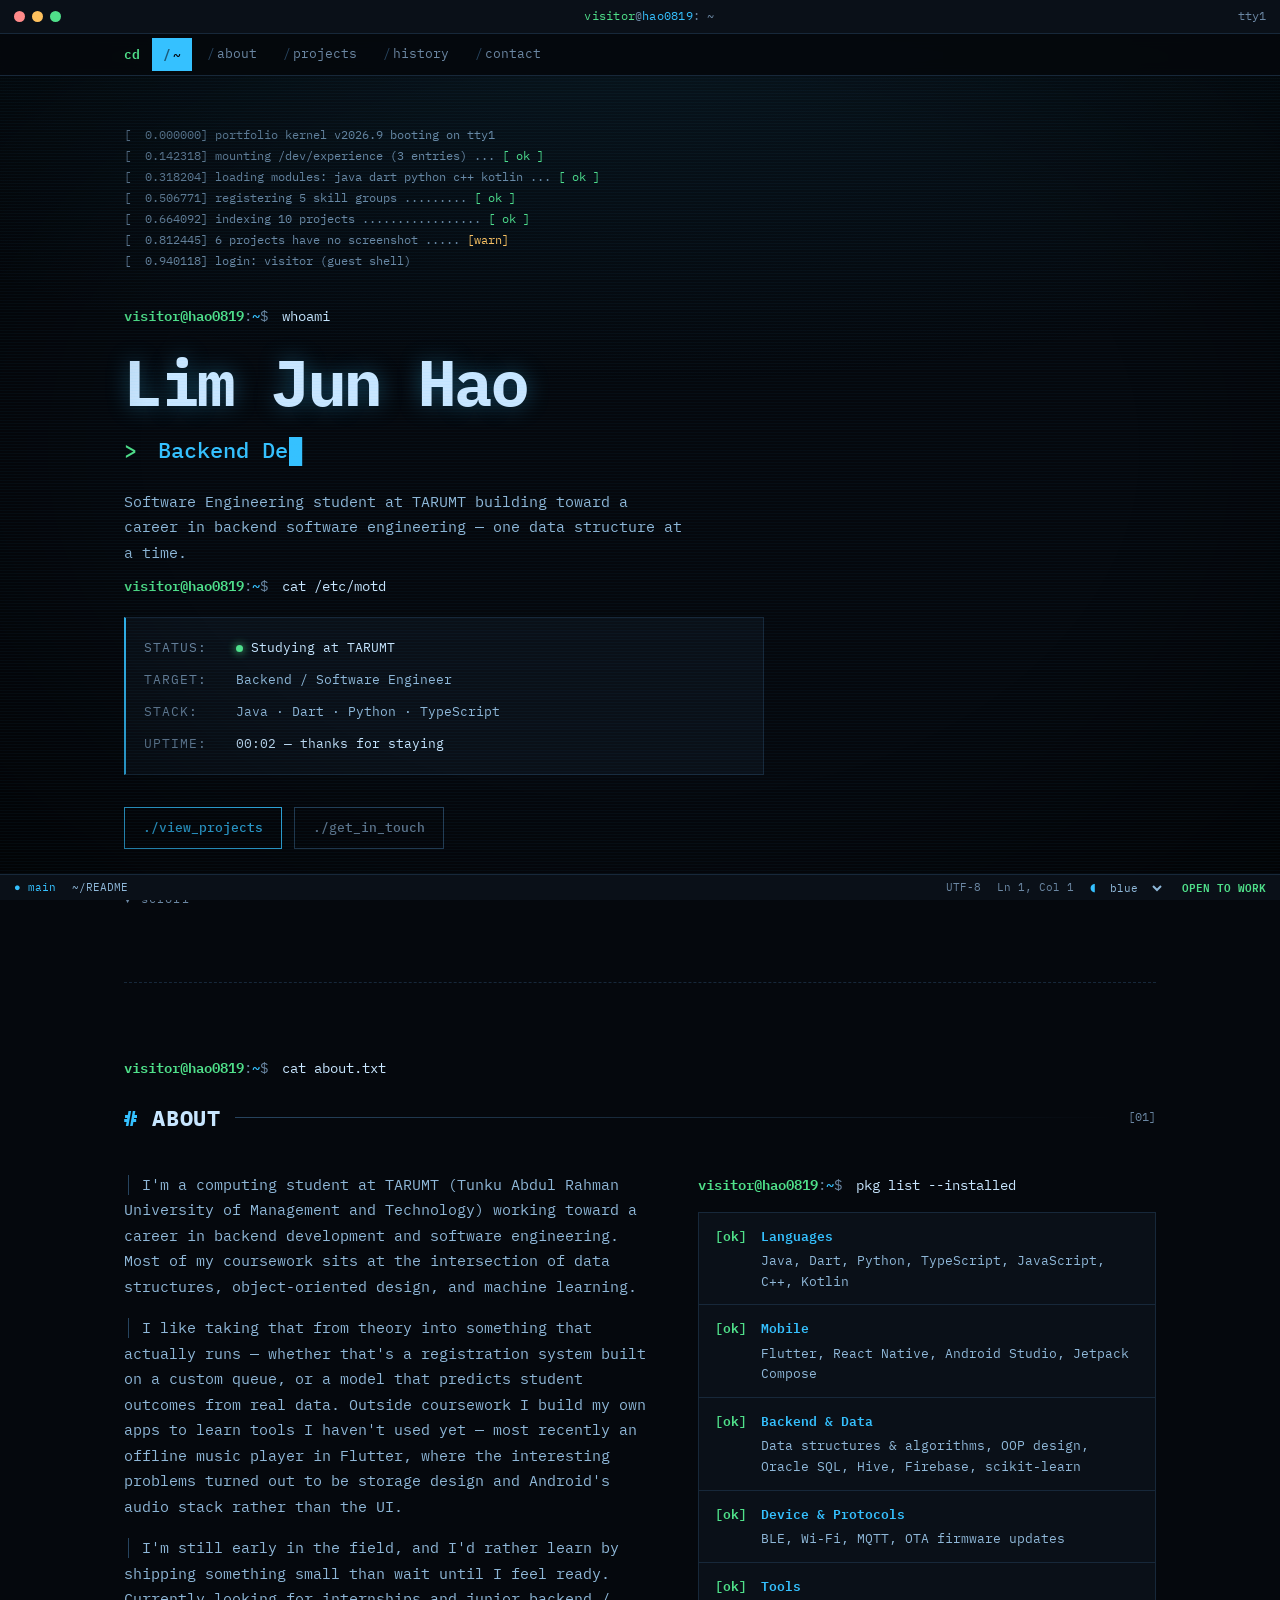
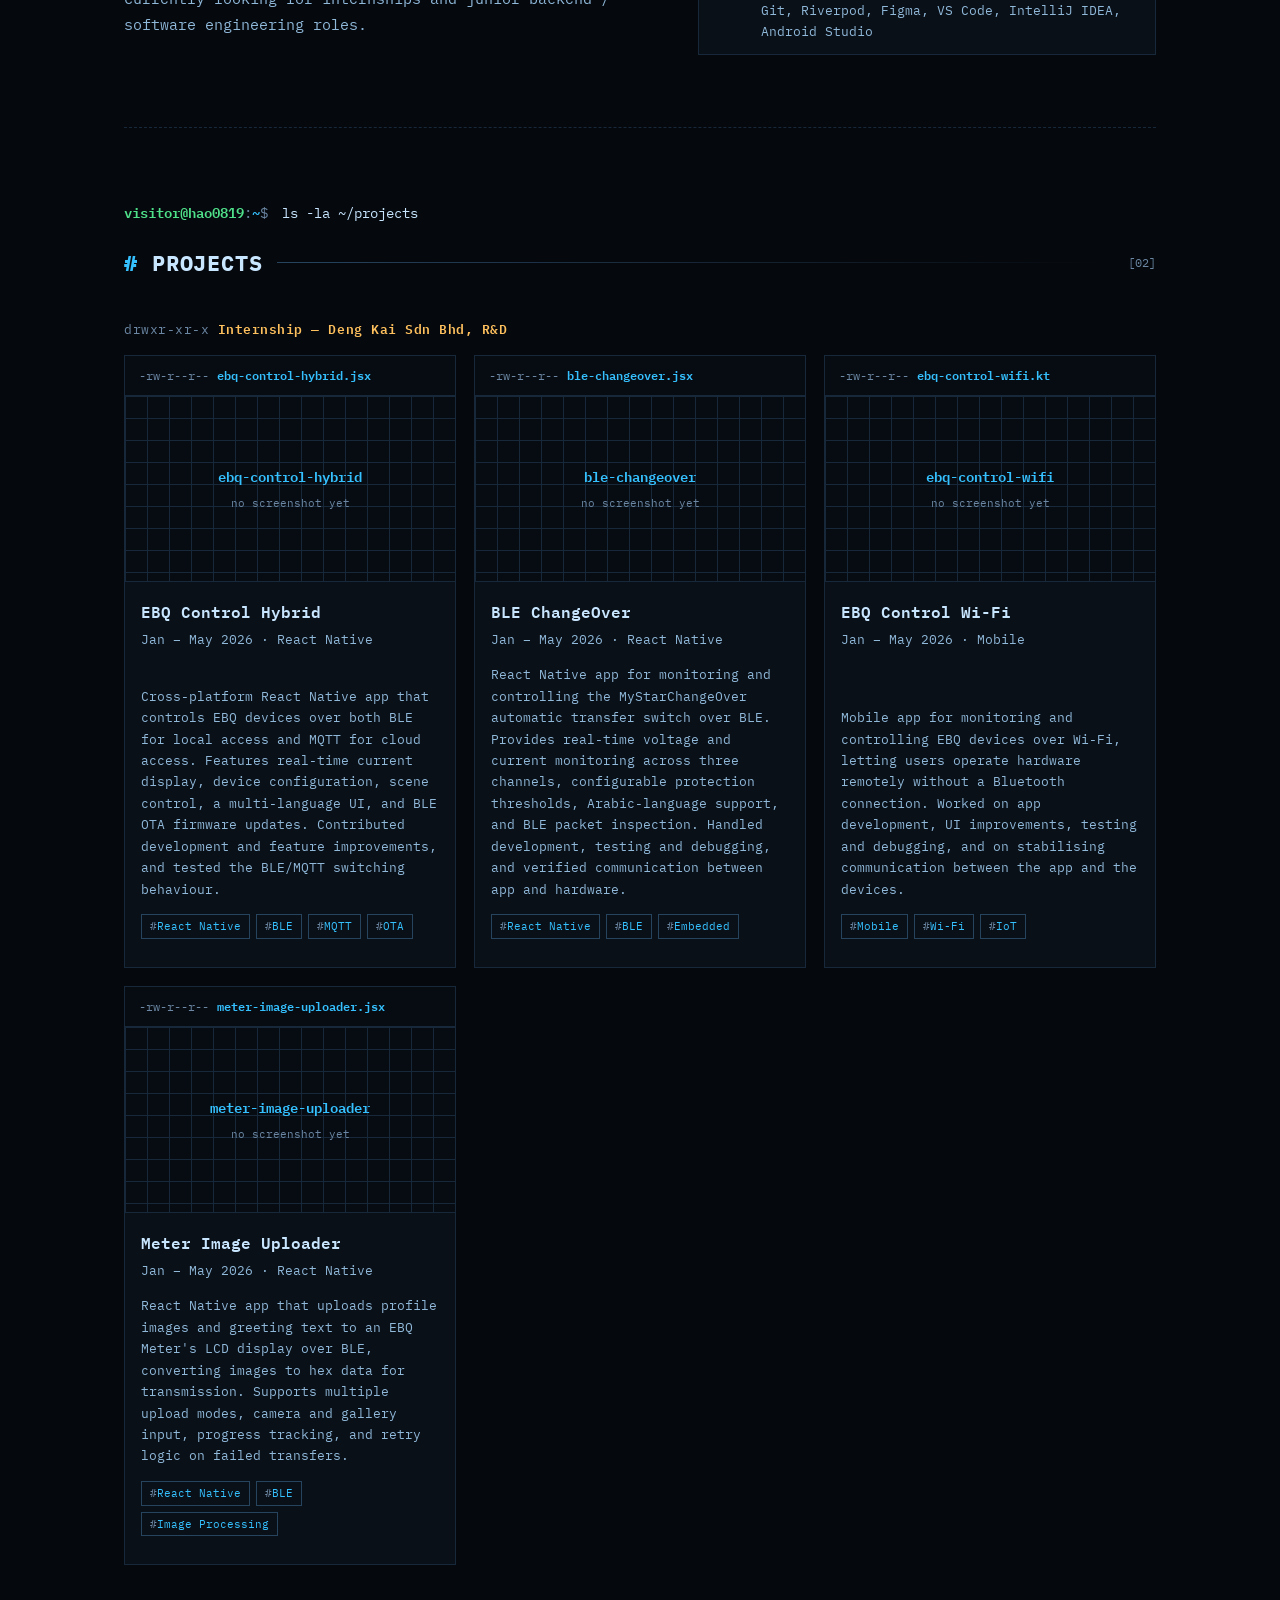
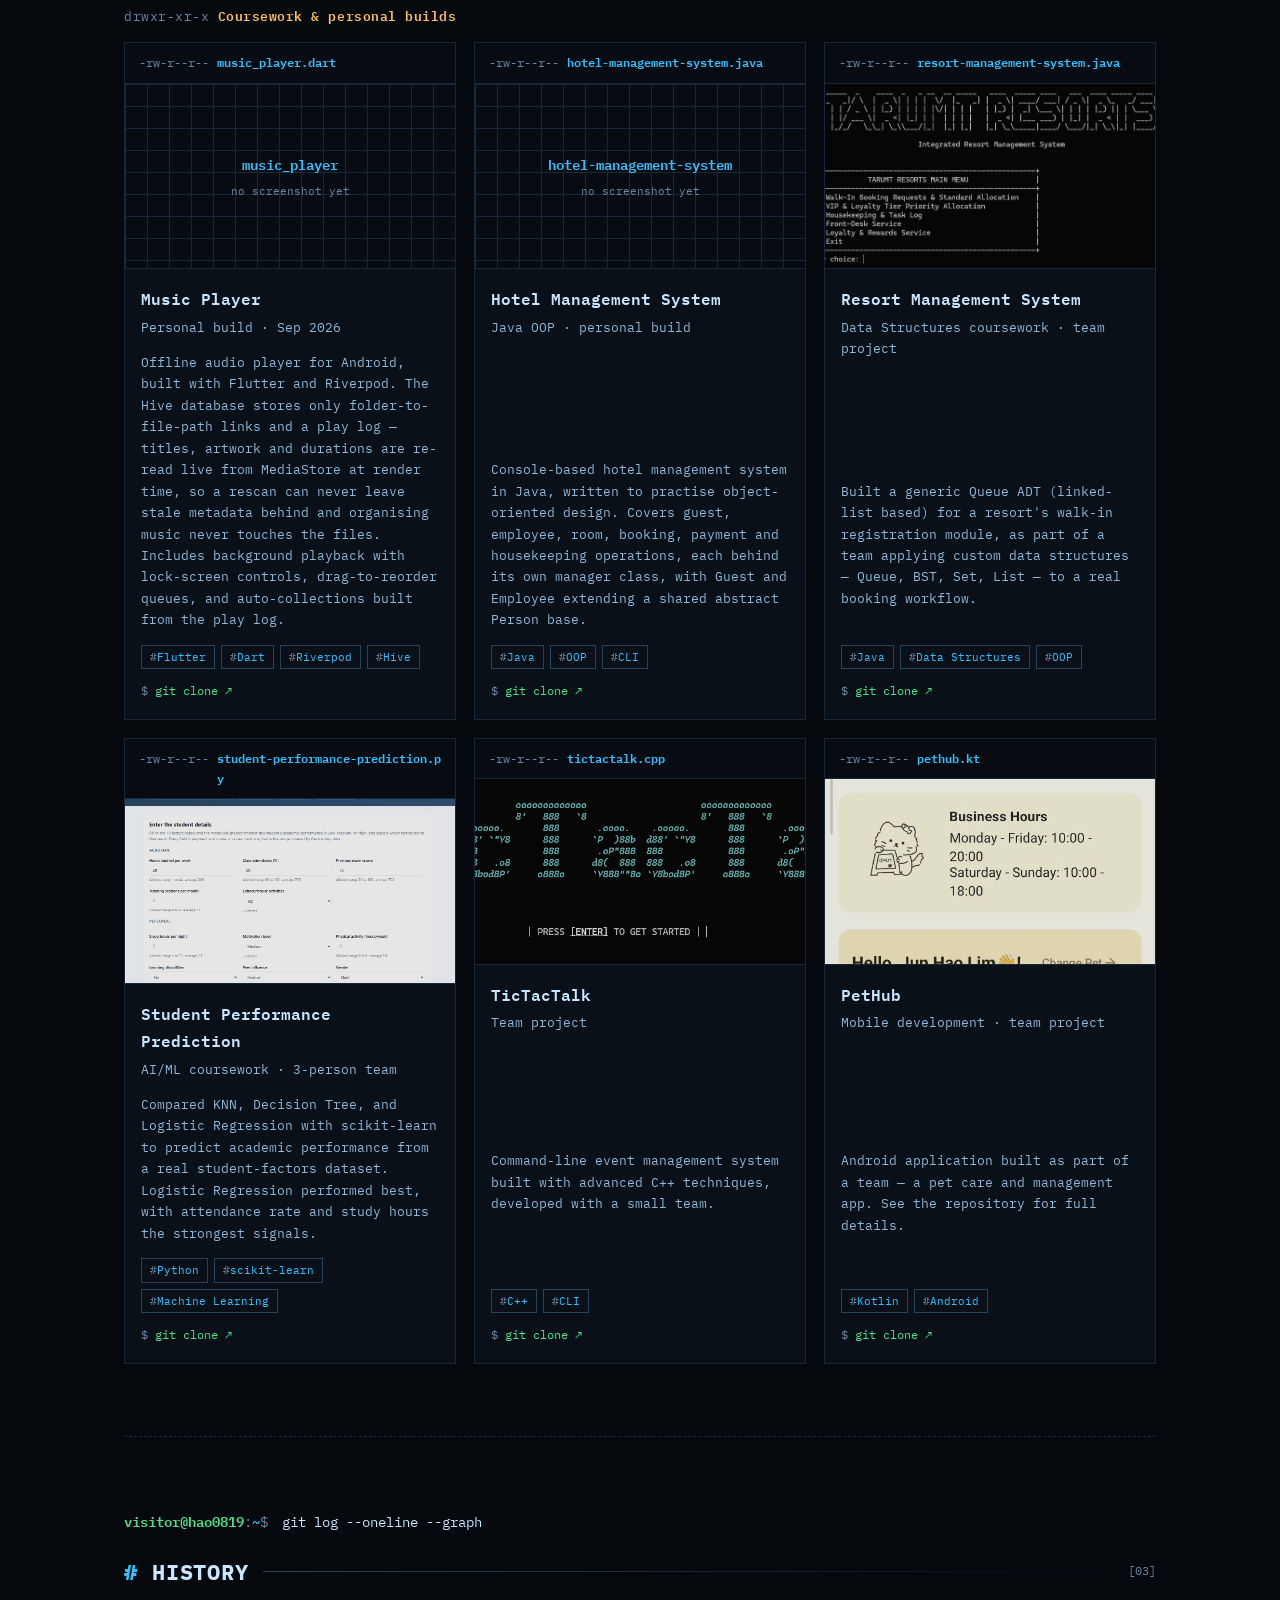
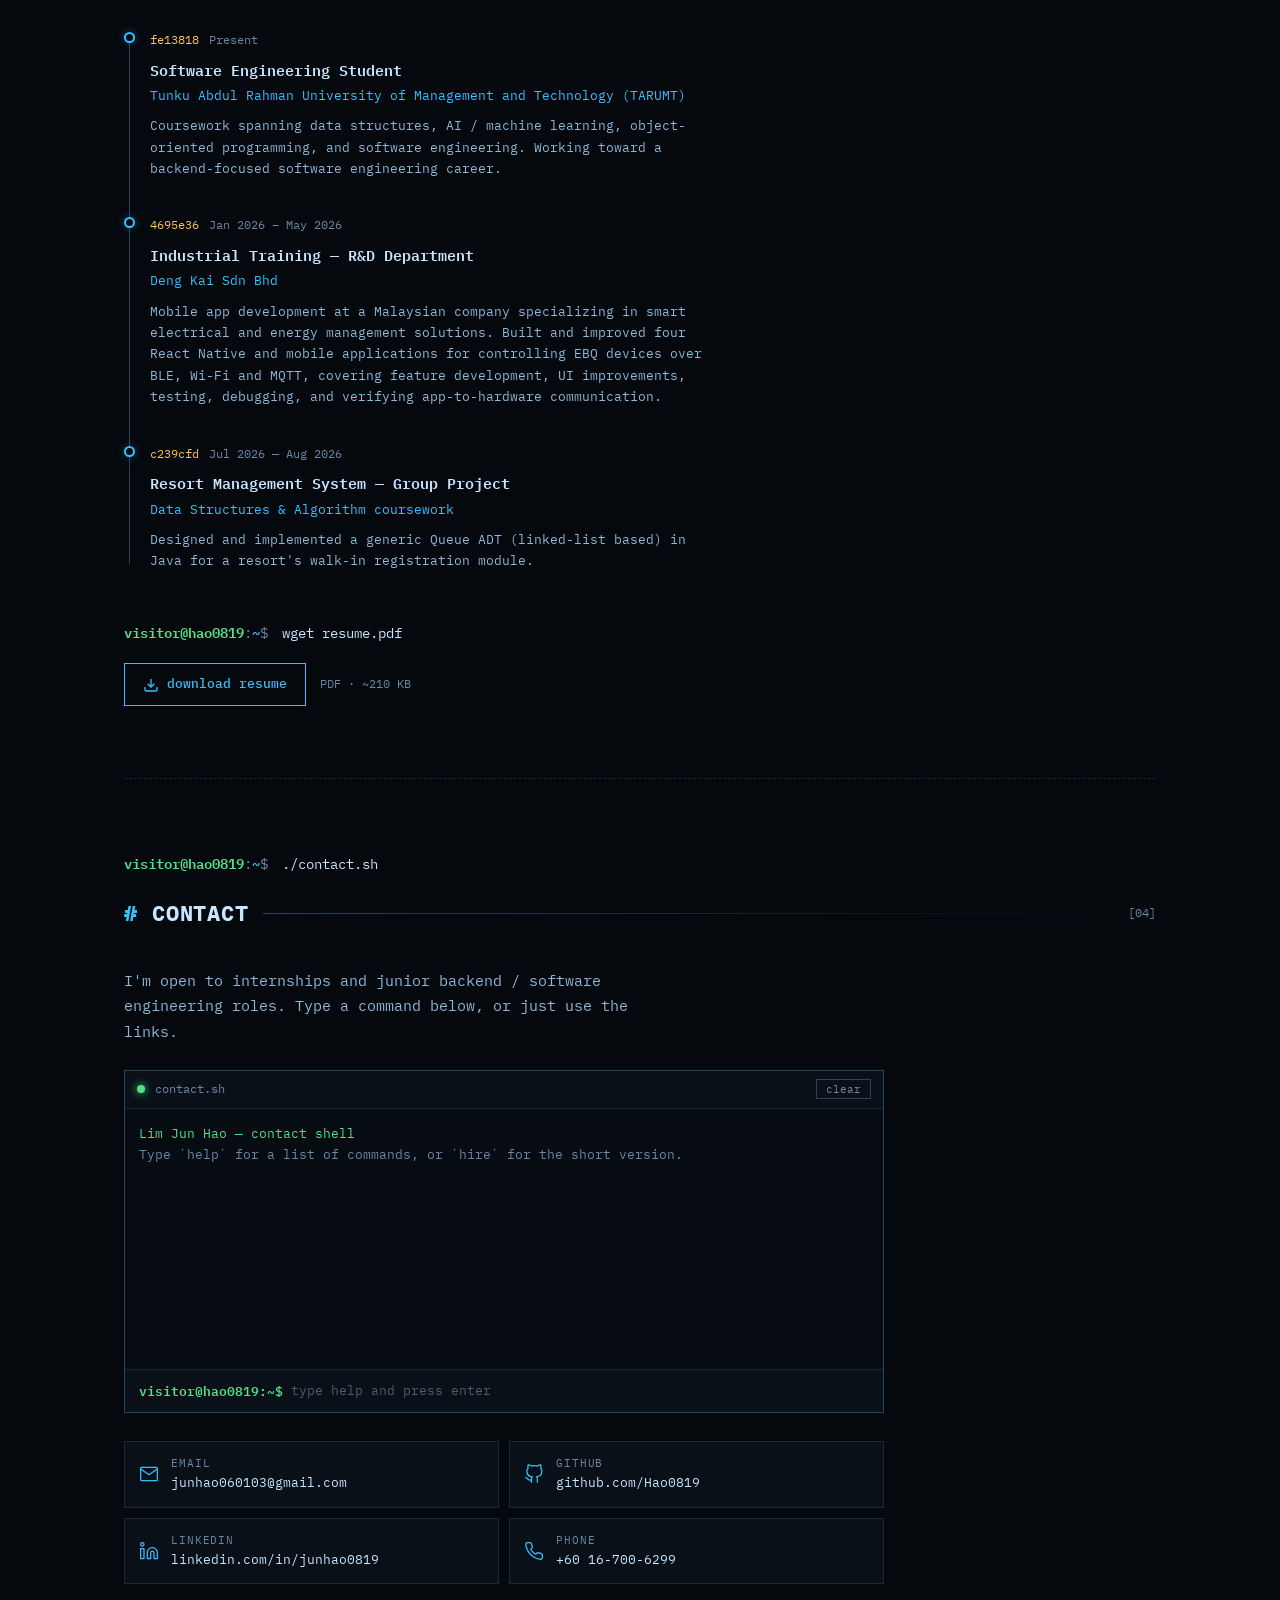
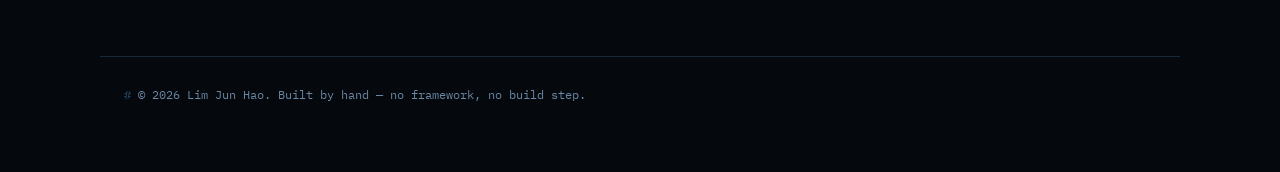
==== commit 8af90b38: "Add missing projects, Flutter skills, and four colour themes Two projects that exist on GitHub were " ====
--- a/index.html
+++ b/index.html
@@ -13,6 +13,14 @@
   <link rel="preconnect" href="https://fonts.gstatic.com" crossorigin>
   <link href="https://fonts.googleapis.com/css2?family=IBM+Plex+Mono:wght@400;500;600;700&display=swap" rel="stylesheet">
   <link rel="stylesheet" href="style.css">
+  <script>
+    // Applied before first paint so the chosen theme never flashes.
+    // Wrapped because localStorage throws in private mode / with site data blocked.
+    try {
+      var t = localStorage.getItem('portfolio-theme');
+      if (t) document.documentElement.setAttribute('data-theme', t);
+    } catch (e) { /* fall through to the default theme */ }
+  </script>
 </head>
 
 <body>
@@ -229,13 +237,23 @@
   </footer>
 
   <!-- Status bar -->
-  <div class="statusbar" aria-hidden="true">
-    <span class="sb-item sb-branch">&#9679; main</span>
-    <span class="sb-item sb-file" id="sb-file">~/README</span>
+  <div class="statusbar">
+    <span class="sb-item sb-branch" aria-hidden="true">&#9679; main</span>
+    <span class="sb-item sb-file" id="sb-file" aria-hidden="true">~/README</span>
     <span class="sb-spacer"></span>
-    <span class="sb-item">UTF-8</span>
-    <span class="sb-item" id="sb-pos">Ln 1, Col 1</span>
-    <span class="sb-item sb-ok">OPEN TO WORK</span>
+    <span class="sb-item" aria-hidden="true">UTF-8</span>
+    <span class="sb-item" id="sb-pos" aria-hidden="true">Ln 1, Col 1</span>
+    <label class="sb-item sb-theme">
+      <span class="sb-theme-mark" aria-hidden="true">&#9686;</span>
+      <span class="sr-only">Colour theme</span>
+      <select id="theme-select">
+        <option value="blue">blue</option>
+        <option value="green">green</option>
+        <option value="amber">amber</option>
+        <option value="paper">paper</option>
+      </select>
+    </label>
+    <span class="sb-item sb-ok" aria-hidden="true">OPEN TO WORK</span>
   </div>
 
   <!-- Content data — must load before the loaders below -->
--- a/style.css
+++ b/style.css
@@ -5,13 +5,23 @@
    and the whole site follows.
    =========================================================================== */
 
-:root {
+/* ---------------------------------------------------------------------------
+   Themes
+   Every colour the page uses is a token here. A theme is nothing but a block
+   that redefines these under html[data-theme="…"] — see the bottom of this
+   section. script.js sets data-theme from localStorage before first paint.
+   All four themes are verified at or above WCAG AA (4.5:1) for every
+   text/background pair.
+   --------------------------------------------------------------------------- */
+
+:root,
+html[data-theme="blue"] {
     /* Surfaces */
     --bg: #05080D;
     --bg-raised: #0A1018;
     --bg-inset: #070C13;
 
-    /* Text — all pairs below verified at >= 4.5:1 against --bg and --bg-raised */
+    /* Text */
     --text: #C8E6FF;
     --text-dim: #8FB8D9;
     --text-muted: #6B87A3;
@@ -21,12 +31,97 @@
     --accent-dim: #1A6FA8;
     --green: #4FE08A;
     --amber: #FFC15E;
-    --magenta: #E88BD8;
+    --err: #FF8A8A;
 
     /* Rules */
     --line: #17283A;
     --line-strong: #27445F;
 
+    /* CRT character */
+    --glow: rgba(53, 193, 255, 0.35);
+    --glow-soft: rgba(53, 193, 255, 0.075);
+    --scanline: rgba(53, 193, 255, 0.035);
+    --vignette: rgba(0, 0, 0, 0.55);
+    --shadow: rgba(0, 0, 0, 0.5);
+}
+
+html[data-theme="green"] {
+    --bg: #040C07;
+    --bg-raised: #08150E;
+    --bg-inset: #061009;
+
+    --text: #D4FFE4;
+    --text-dim: #8FD9AB;
+    --text-muted: #6FA385;
+
+    --accent: #3FD98A;
+    --accent-dim: #1B7346;
+    --green: #A8F0B4;
+    --amber: #FFC15E;
+    --err: #FF8A8A;
+
+    --line: #14301F;
+    --line-strong: #235238;
+
+    --glow: rgba(63, 217, 138, 0.35);
+    --glow-soft: rgba(63, 217, 138, 0.075);
+    --scanline: rgba(63, 217, 138, 0.035);
+    --vignette: rgba(0, 0, 0, 0.55);
+    --shadow: rgba(0, 0, 0, 0.5);
+}
+
+html[data-theme="amber"] {
+    --bg: #0C0904;
+    --bg-raised: #171107;
+    --bg-inset: #110C05;
+
+    --text: #FFEDD0;
+    --text-dim: #E0BE86;
+    --text-muted: #AD9060;
+
+    --accent: #FFB53D;
+    --accent-dim: #8A5E14;
+    --green: #A8DC72;
+    --amber: #FFD98A;
+    --err: #FF8A8A;
+
+    --line: #322411;
+    --line-strong: #533C1C;
+
+    --glow: rgba(255, 181, 61, 0.35);
+    --glow-soft: rgba(255, 181, 61, 0.075);
+    --scanline: rgba(255, 181, 61, 0.035);
+    --vignette: rgba(0, 0, 0, 0.55);
+    --shadow: rgba(0, 0, 0, 0.5);
+}
+
+/* Paper: a light theme for anyone reading in daylight, or printing */
+html[data-theme="paper"] {
+    --bg: #F2EFE6;
+    --bg-raised: #FBFAF6;
+    --bg-inset: #E8E4D8;
+
+    --text: #16140F;
+    --text-dim: #3A352C;
+    --text-muted: #5A5344;
+
+    --accent: #0A5C9E;
+    --accent-dim: #4A88B8;
+    --green: #16703A;
+    --amber: #7A5000;
+    --err: #A81F1F;
+
+    --line: #D6D0C0;
+    --line-strong: #B3AB98;
+
+    --glow: rgba(10, 92, 158, 0.16);
+    --glow-soft: rgba(10, 92, 158, 0.03);
+    --scanline: rgba(90, 83, 68, 0.018);
+    --vignette: rgba(120, 112, 94, 0.14);
+    --shadow: rgba(80, 74, 60, 0.14);
+}
+
+:root {
     --font: 'IBM Plex Mono', 'SFMono-Regular', Consolas, 'Liberation Mono', Menlo, monospace;
 
     --titlebar-h: 34px;
@@ -73,13 +168,13 @@
     background:
         repeating-linear-gradient(
             to bottom,
-            rgba(53, 193, 255, 0.035) 0px,
-            rgba(53, 193, 255, 0.035) 1px,
+            var(--scanline) 0px,
+            var(--scanline) 1px,
             transparent 1px,
             transparent 3px
         ),
-        radial-gradient(ellipse 120% 70% at 50% 0%, rgba(53, 193, 255, 0.075), transparent 62%),
-        radial-gradient(ellipse at center, transparent 55%, rgba(0, 0, 0, 0.55) 100%);
+        radial-gradient(ellipse 120% 70% at 50% 0%, var(--glow-soft), transparent 62%),
+        radial-gradient(ellipse at center, transparent 55%, var(--vignette) 100%);
 }
 
 /* ---------------------------------------------------------------------------
@@ -105,7 +200,7 @@
     border-radius: 50%;
     background: var(--line-strong);
 }
-.tb-dots span:nth-child(1) { background: #E06C6C; }
+.tb-dots span:nth-child(1) { background: var(--err); }
 .tb-dots span:nth-child(2) { background: var(--amber); }
 .tb-dots span:nth-child(3) { background: var(--green); }
 
@@ -131,7 +226,9 @@
     top: var(--titlebar-h); left: 0; right: 0;
     height: var(--cmdbar-h);
     z-index: 999;
-    background: rgba(5, 8, 13, 0.92);
+    /* Opaque fallback first for browsers without color-mix() */
+    background: var(--bg);
+    background: color-mix(in srgb, var(--bg) 92%, transparent);
     backdrop-filter: blur(8px);
     -webkit-backdrop-filter: blur(8px);
     border-bottom: 1px solid var(--line);
@@ -186,7 +283,7 @@
     border-color: var(--accent);
     font-weight: 600;
 }
-.nav-link.active::before { color: rgba(5, 8, 13, 0.5); }
+.nav-link.active::before { color: var(--bg); color: color-mix(in srgb, var(--bg) 55%, transparent); }
 
 .nav-toggle {
     display: none;
@@ -260,7 +357,7 @@
     line-height: 1.1;
     letter-spacing: -0.02em;
     color: var(--text);
-    text-shadow: 0 0 22px rgba(53, 193, 255, 0.35);
+    text-shadow: 0 0 22px var(--glow);
     margin-bottom: 14px;
 }
 
@@ -352,7 +449,7 @@
 .btn-primary:hover {
     background: var(--accent);
     color: var(--bg);
-    box-shadow: 0 0 18px rgba(53, 193, 255, 0.4);
+    box-shadow: 0 0 18px var(--glow);
 }
 .btn-secondary {
     background: transparent;
@@ -479,7 +576,7 @@
 .project-card:hover {
     border-color: var(--accent-dim);
     transform: translateY(-3px);
-    box-shadow: 0 8px 28px rgba(0, 0, 0, 0.5);
+    box-shadow: 0 8px 28px var(--shadow);
 }
 
 /* File-header strip, like the top line of a `cat` */
@@ -596,7 +693,7 @@
     border-radius: 50%;
     background: var(--bg);
     border: 2px solid var(--accent);
-    box-shadow: 0 0 10px rgba(53, 193, 255, 0.5);
+    box-shadow: 0 0 10px var(--glow);
 }
 
 .timeline-hash {
@@ -696,7 +793,7 @@
 .shell-line.out { color: var(--text-dim); }
 .shell-line.dim { color: var(--text-muted); }
 .shell-line.ok { color: var(--green); }
-.shell-line.err { color: #FF8A8A; }
+.shell-line.err { color: var(--err); }
 .shell-line.head { color: var(--accent); font-weight: 600; margin-top: 8px; }
 .shell-line a { color: var(--accent); text-decoration: none; border-bottom: 1px solid var(--accent-dim); }
 .shell-line a:hover { border-bottom-color: var(--accent); }
@@ -803,6 +900,43 @@
 .sb-branch { color: var(--accent); }
 .sb-file { color: var(--text-dim); overflow: hidden; text-overflow: ellipsis; }
 .sb-ok { color: var(--green); font-weight: 600; }
+
+/* Theme picker. A native <select> so it is keyboard- and screen-reader
+   accessible and works as a proper picker on mobile, restyled to sit in
+   the status bar rather than look like a form control. */
+.sb-theme {
+    display: flex;
+    align-items: center;
+    gap: 5px;
+    cursor: pointer;
+}
+.sb-theme-mark { color: var(--accent); }
+.sb-theme select {
+    font-family: var(--font);
+    font-size: 0.6875rem;
+    color: var(--text-dim);
+    background: transparent;
+    border: 1px solid transparent;
+    padding: 1px 4px;
+    cursor: pointer;
+    outline-offset: 2px;
+    transition: color 0.18s, border-color 0.18s;
+}
+.sb-theme:hover select { color: var(--accent); border-color: var(--line-strong); }
+.sb-theme select:focus-visible { outline: 2px solid var(--accent); }
+/* The dropdown itself is painted by the OS, so it needs explicit colours */
+.sb-theme option { background: var(--bg-raised); color: var(--text); }
+
+/* Visible to screen readers only */
+.sr-only {
+    position: absolute;
+    width: 1px; height: 1px;
+    padding: 0; margin: -1px;
+    overflow: hidden;
+    clip: rect(0, 0, 0, 0);
+    white-space: nowrap;
+    border: 0;
+}
 
 /* ---------------------------------------------------------------------------
    Scroll animations
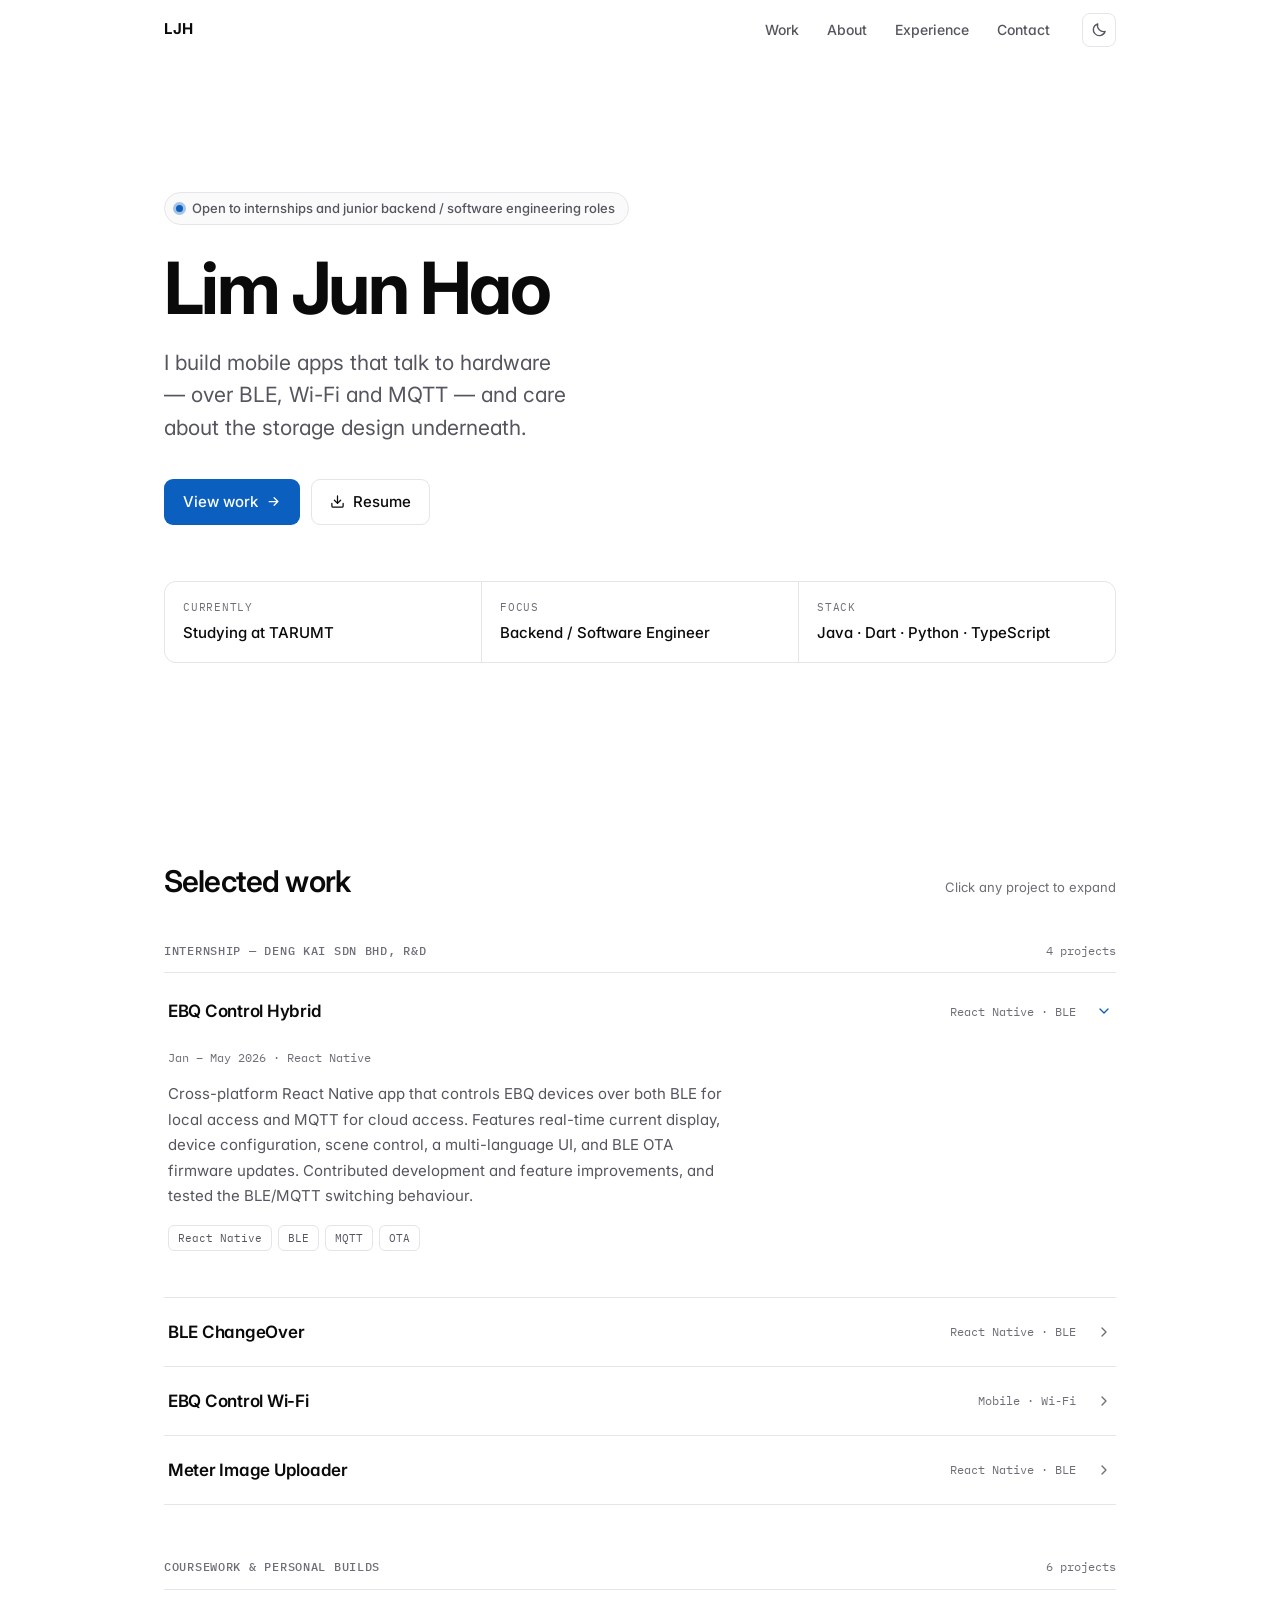
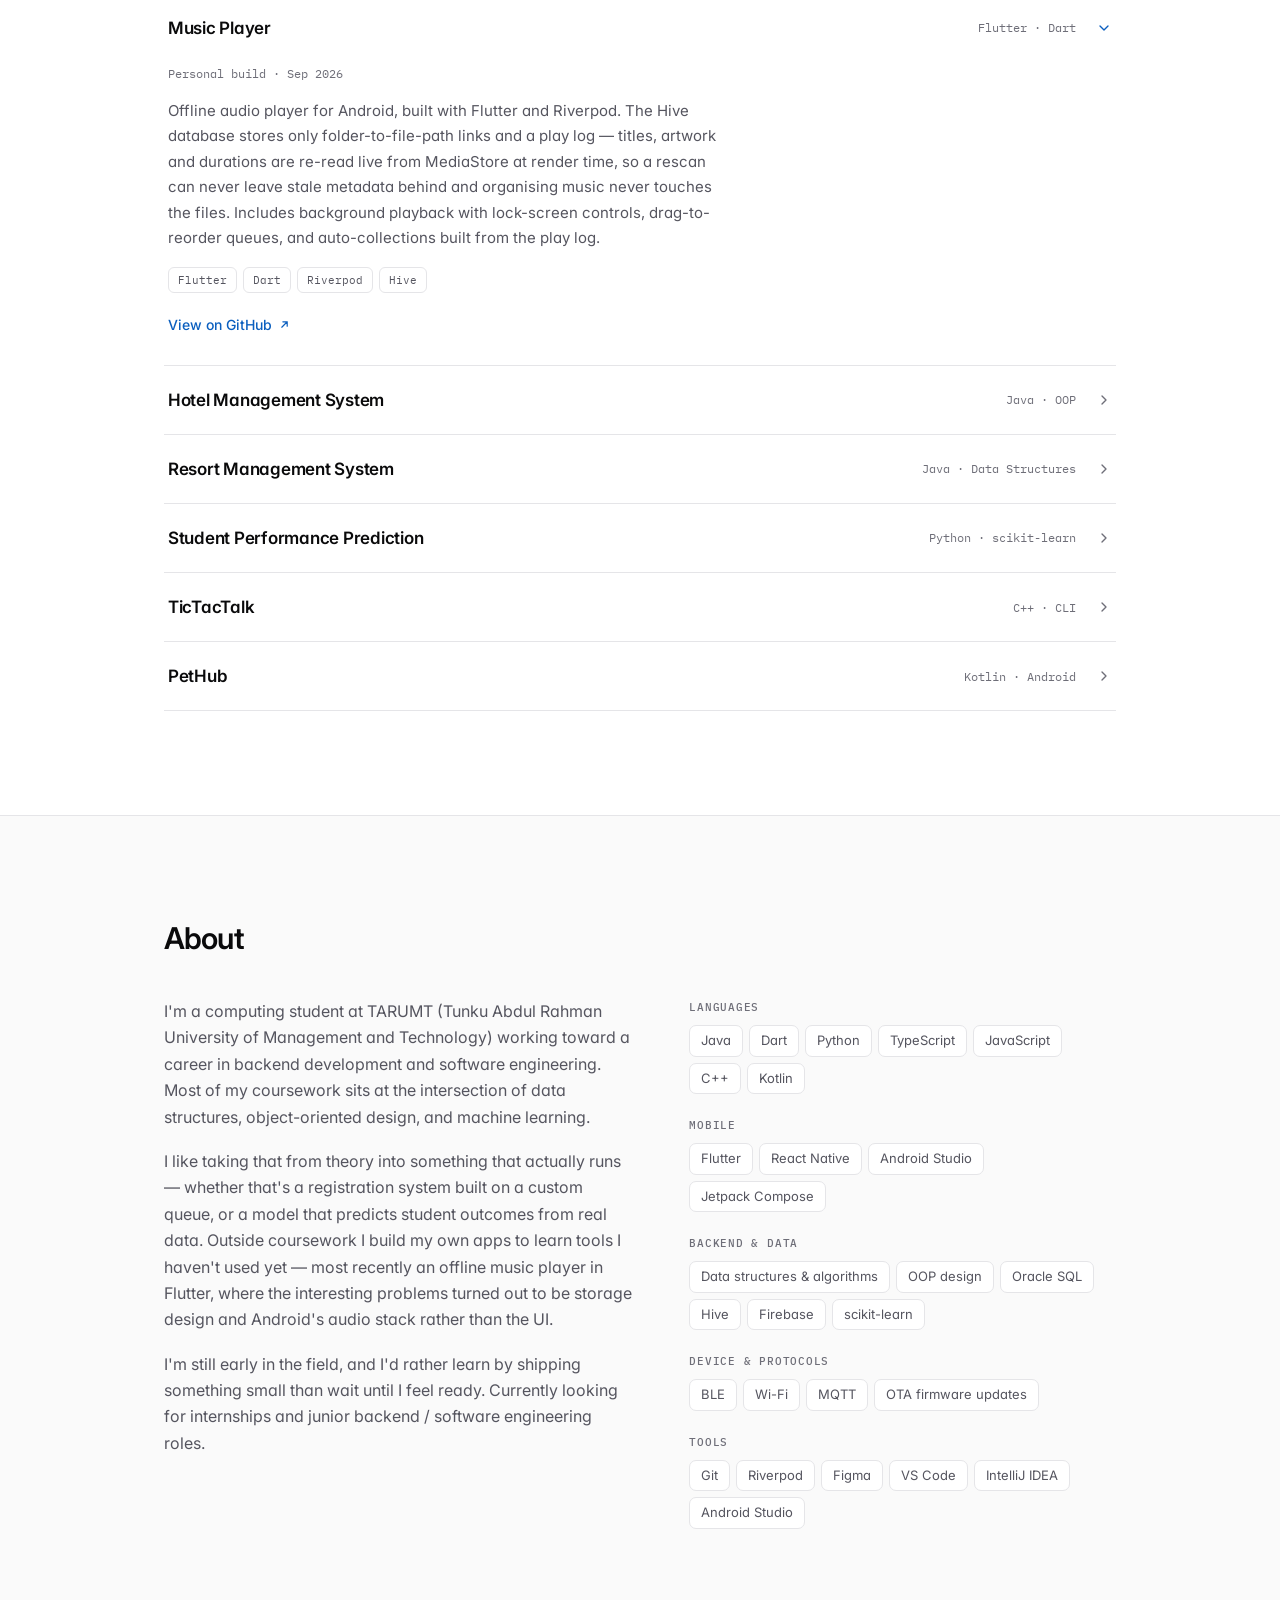
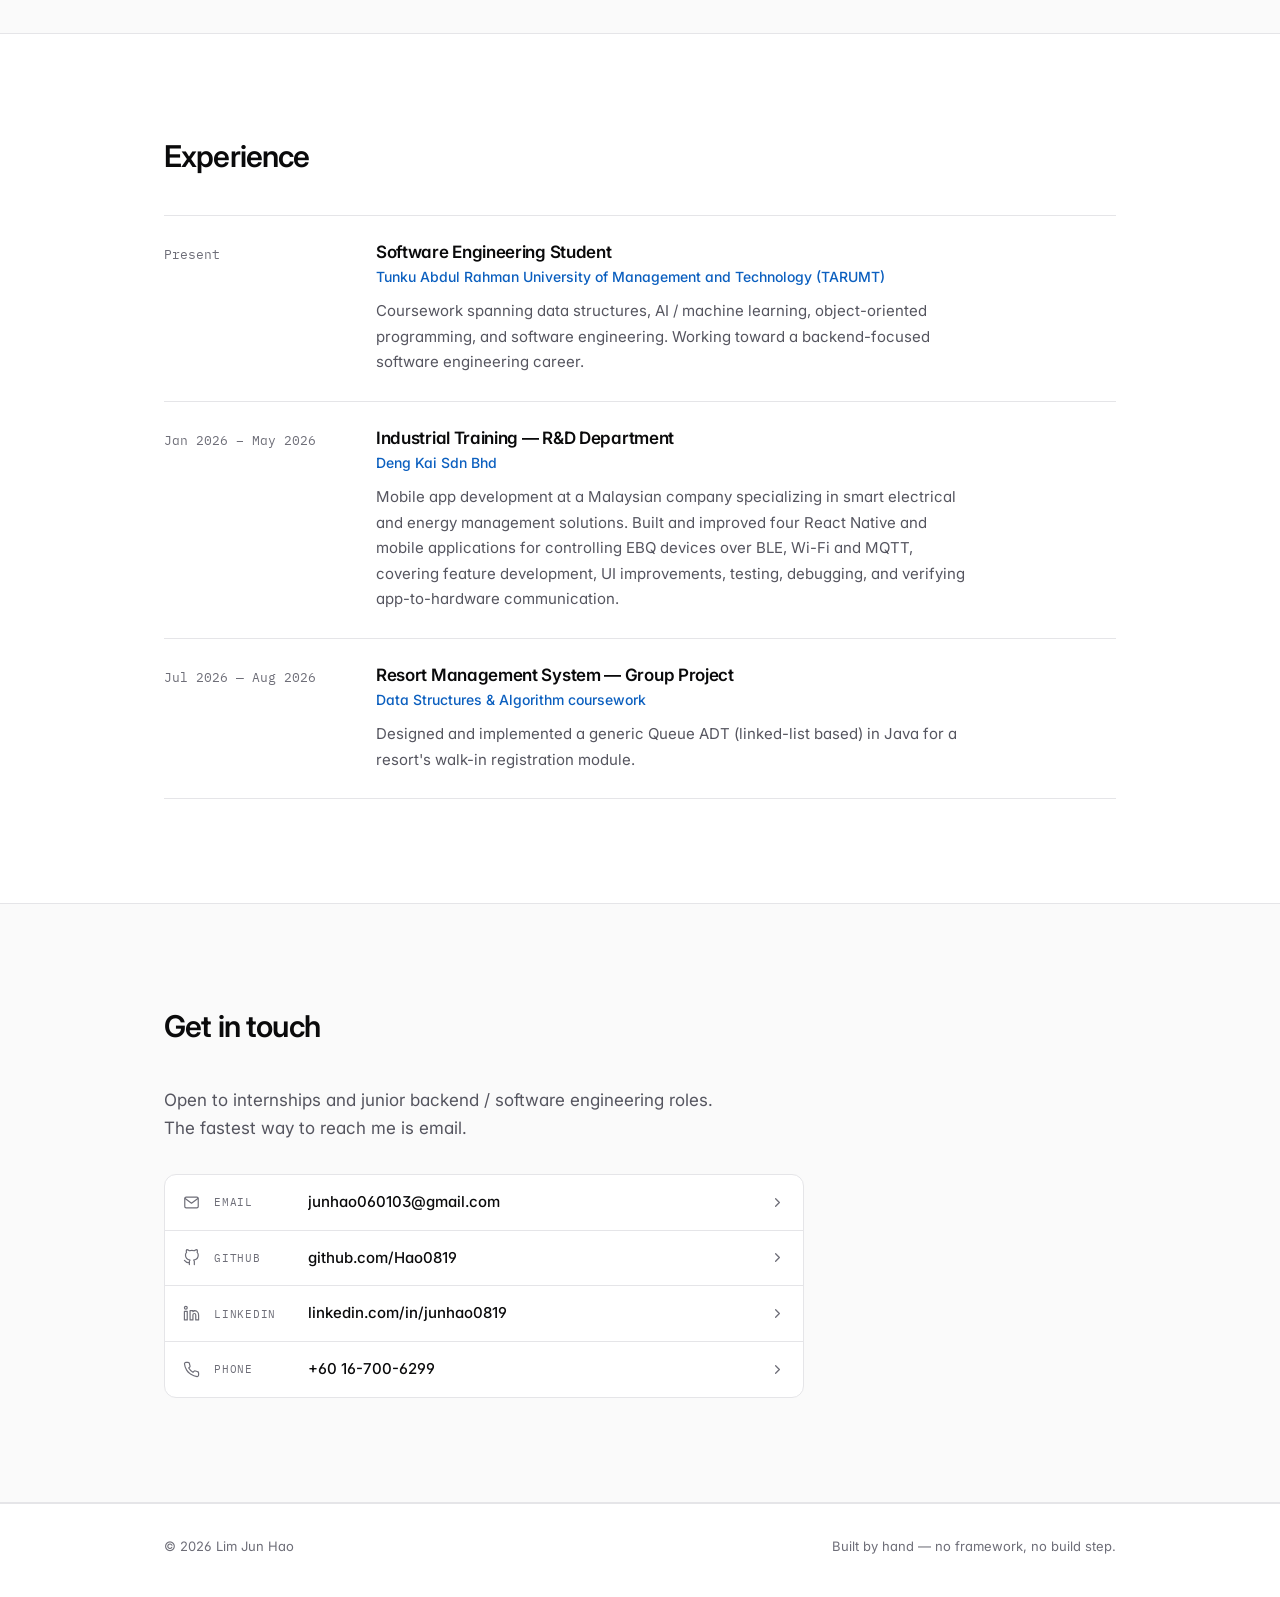
==== commit 486a3dab: "Rebuild the site in a clean, typographic style Replaces the CRT terminal treatment. The data layer i" ====
--- a/index.html
+++ b/index.html
@@ -4,257 +4,179 @@
 <head>
   <meta charset="UTF-8">
   <meta name="viewport" content="width=device-width, initial-scale=1.0">
-  <meta name="description" content="Portfolio of Lim Jun Hao — computing student at TARUMT working toward backend software engineering.">
-  <meta name="keywords" content="portfolio, backend developer, software engineering, java, python, internship, TARUMT">
+  <meta name="description" content="Lim Jun Hao — software engineering student at TARUMT. Mobile apps over BLE, Wi-Fi and MQTT, and the storage design underneath.">
   <meta name="author" content="Lim Jun Hao">
-  <meta name="theme-color" content="#05080D">
-  <title>Lim Jun Hao — Portfolio</title>
+  <meta name="theme-color" content="#09090B">
+  <title>Lim Jun Hao — Software Engineer</title>
+
   <link rel="preconnect" href="https://fonts.googleapis.com">
   <link rel="preconnect" href="https://fonts.gstatic.com" crossorigin>
-  <link href="https://fonts.googleapis.com/css2?family=IBM+Plex+Mono:wght@400;500;600;700&display=swap" rel="stylesheet">
+  <link href="https://fonts.googleapis.com/css2?family=Inter:wght@400;500;600;700&family=IBM+Plex+Mono:wght@400;500&display=swap" rel="stylesheet">
   <link rel="stylesheet" href="style.css">
+
   <script>
     // Applied before first paint so the chosen theme never flashes.
     // Wrapped because localStorage throws in private mode / with site data blocked.
     try {
       var t = localStorage.getItem('portfolio-theme');
-      if (t) document.documentElement.setAttribute('data-theme', t);
-    } catch (e) { /* fall through to the default theme */ }
+      if (t === 'light' || t === 'dark') document.documentElement.setAttribute('data-theme', t);
+    } catch (e) { /* fall through to the system preference */ }
   </script>
 </head>
 
 <body>
-  <!-- CRT overlay: scanlines, vignette, flicker -->
-  <div class="crt" aria-hidden="true"></div>
 
-  <!-- Terminal title bar -->
-  <header class="titlebar">
-    <div class="tb-dots" aria-hidden="true"><span></span><span></span><span></span></div>
-    <div class="tb-title"><span class="tb-user">visitor</span>@<span class="tb-host">hao0819</span>: ~</div>
-    <div class="tb-meta" aria-hidden="true">tty1</div>
+  <a class="skip-link" href="#work">Skip to work</a>
+
+  <!-- ══════════════ NAV ══════════════ -->
+  <header class="nav" id="nav">
+    <div class="shell nav-inner">
+      <a href="#top" class="nav-logo" aria-label="Home">LJH</a>
+
+      <nav class="nav-links" aria-label="Main">
+        <a href="#work" class="nav-link">Work</a>
+        <a href="#about" class="nav-link">About</a>
+        <a href="#experience" class="nav-link">Experience</a>
+        <a href="#contact" class="nav-link">Contact</a>
+      </nav>
+
+      <button class="theme-btn" id="theme-btn" type="button" aria-label="Switch to light theme">
+        <svg class="icon-sun" width="17" height="17" viewBox="0 0 24 24" fill="none" stroke="currentColor"
+          stroke-width="1.8" stroke-linecap="round" aria-hidden="true">
+          <circle cx="12" cy="12" r="4.2"></circle>
+          <path d="M12 2.5v2M12 19.5v2M2.5 12h2M19.5 12h2M5.3 5.3l1.4 1.4M17.3 17.3l1.4 1.4M18.7 5.3l-1.4 1.4M6.7 17.3l-1.4 1.4"></path>
+        </svg>
+        <svg class="icon-moon" width="17" height="17" viewBox="0 0 24 24" fill="none" stroke="currentColor"
+          stroke-width="1.8" stroke-linecap="round" stroke-linejoin="round" aria-hidden="true">
+          <path d="M20 14.5A8.5 8.5 0 0 1 9.5 4a8.5 8.5 0 1 0 10.5 10.5z"></path>
+        </svg>
+      </button>
+    </div>
   </header>
 
-  <!-- Command bar / navigation -->
-  <nav class="cmdbar" id="navbar">
-    <div class="cmdbar-inner">
-      <span class="cmdbar-label" aria-hidden="true">cd</span>
-      <button class="nav-toggle" id="nav-toggle" aria-label="Toggle navigation" aria-expanded="false">
-        <span></span><span></span><span></span>
-      </button>
-      <ul class="nav-menu" id="nav-menu">
-        <li class="nav-item"><a href="#home" class="nav-link">~</a></li>
-        <li class="nav-item"><a href="#about" class="nav-link">about</a></li>
-        <li class="nav-item"><a href="#portfolio" class="nav-link">projects</a></li>
-        <li class="nav-item"><a href="#experience" class="nav-link">history</a></li>
-        <li class="nav-item"><a href="#contact" class="nav-link">contact</a></li>
-      </ul>
-    </div>
-  </nav>
+  <main id="top">
 
-  <main class="tty">
+    <!-- ══════════════ HERO ══════════════ -->
+    <section class="hero">
+      <div class="shell">
+        <p class="availability">
+          <span class="dot" aria-hidden="true"></span>
+          <span id="availability-text">Open to internships and junior software engineering roles</span>
+        </p>
 
-    <!-- ══════════════ HOME ══════════════ -->
-    <section id="home" class="screen screen-home">
-      <pre class="boot" id="boot" aria-label="Boot sequence"></pre>
+        <h1 class="hero-name">Lim Jun Hao</h1>
 
-      <p class="prompt-line">
-        <span class="ps1">visitor@hao0819</span><span class="ps1-sep">:</span><span class="ps1-cwd">~</span><span class="ps1-sigil">$</span>
-        <span class="cmd">whoami</span>
-      </p>
+        <p class="hero-headline" id="hero-headline">
+          I build mobile apps that talk to hardware.
+        </p>
 
-      <h1 class="hero-name">Lim Jun Hao</h1>
+        <div class="hero-actions">
+          <a href="#work" class="btn btn-primary">
+            View work
+            <svg width="15" height="15" viewBox="0 0 24 24" fill="none" stroke="currentColor" stroke-width="2"
+              stroke-linecap="round" stroke-linejoin="round" aria-hidden="true">
+              <path d="M5 12h14M13 6l6 6-6 6"></path>
+            </svg>
+          </a>
+          <a href="assets/LIMJUNHAO_resume.pdf" download="Lim_Jun_Hao_Resume.pdf" class="btn btn-ghost">
+            <svg width="15" height="15" viewBox="0 0 24 24" fill="none" stroke="currentColor" stroke-width="2"
+              stroke-linecap="round" stroke-linejoin="round" aria-hidden="true">
+              <path d="M21 15v4a2 2 0 0 1-2 2H5a2 2 0 0 1-2-2v-4"></path>
+              <path d="M7 10l5 5 5-5M12 15V3"></path>
+            </svg>
+            Resume
+          </a>
+        </div>
 
-      <p class="hero-role">
-        <span class="arrow" aria-hidden="true">&gt;</span>
-        <span class="typing-text">Backend Developer</span><span class="cursor" aria-hidden="true">&#9608;</span>
-      </p>
+        <dl class="facts">
+          <div class="fact">
+            <dt>Currently</dt>
+            <dd class="fact-status">Studying at TARUMT</dd>
+          </div>
+          <div class="fact">
+            <dt>Focus</dt>
+            <dd class="fact-target">Backend / Software Engineer</dd>
+          </div>
+          <div class="fact">
+            <dt>Stack</dt>
+            <dd class="fact-stack">Java · Dart · Python · TypeScript</dd>
+          </div>
+        </dl>
+      </div>
+    </section>
 
-      <p class="hero-description">
-        Computing student at TARUMT building toward a career in backend software engineering —
-        one data structure at a time.
-      </p>
+    <!-- ══════════════ WORK ══════════════ -->
+    <section id="work" class="section">
+      <div class="shell">
+        <div class="section-head">
+          <h2 class="section-title">Selected work</h2>
+          <p class="section-note">Click any project to expand</p>
+        </div>
 
-      <p class="prompt-line">
-        <span class="ps1">visitor@hao0819</span><span class="ps1-sep">:</span><span class="ps1-cwd">~</span><span class="ps1-sigil">$</span>
-        <span class="cmd">cat /etc/motd</span>
-      </p>
-
-      <div class="kv-block">
-        <div class="kv-row">
-          <span class="kv-key">STATUS</span>
-          <span class="kv-val"><span class="status-dot" aria-hidden="true"></span><span class="spec-status">Studying at TARUMT</span></span>
+        <div class="work-groups">
+          <!-- Project rows are loaded by projects-loader.js -->
         </div>
-        <div class="kv-row">
-          <span class="kv-key">TARGET</span>
-          <span class="kv-val spec-target">Backend / Software Engineer</span>
-        </div>
-        <div class="kv-row">
-          <span class="kv-key">STACK</span>
-          <span class="kv-val spec-stack">Java · Python · C++ · Kotlin</span>
-        </div>
-        <div class="kv-row">
-          <span class="kv-key">UPTIME</span>
-          <span class="kv-val" id="uptime">—</span>
-        </div>
-      </div>
-
-      <div class="hero-buttons">
-        <a href="#portfolio" class="btn btn-primary">./view_projects</a>
-        <a href="#contact" class="btn btn-secondary">./get_in_touch</a>
-      </div>
-
-      <div class="scroll-indicator" aria-hidden="true">
-        <span class="blink">&#9660;</span> scroll
       </div>
     </section>
 
     <!-- ══════════════ ABOUT ══════════════ -->
-    <section id="about" class="screen">
-      <p class="prompt-line">
-        <span class="ps1">visitor@hao0819</span><span class="ps1-sep">:</span><span class="ps1-cwd">~</span><span class="ps1-sigil">$</span>
-        <span class="cmd">cat about.txt</span>
-      </p>
-
-      <div class="section-head">
-        <h2 class="section-title">About</h2>
-        <span class="section-rule" aria-hidden="true"></span>
-        <span class="section-tag">01</span>
-      </div>
-
-      <div class="about-content">
-        <div class="about-text">
-          <p>Loading…</p>
+    <section id="about" class="section section-alt">
+      <div class="shell">
+        <div class="section-head">
+          <h2 class="section-title">About</h2>
         </div>
 
-        <div class="skills-container">
-          <p class="prompt-line prompt-sub">
-            <span class="ps1">visitor@hao0819</span><span class="ps1-sep">:</span><span class="ps1-cwd">~</span><span class="ps1-sigil">$</span>
-            <span class="cmd">pkg list --installed</span>
-          </p>
-          <div class="skills-list">
-            <!-- Skill rows are loaded by profile-loader.js -->
+        <div class="about-grid">
+          <div class="about-text">
+            <p>Loading…</p>
+          </div>
+
+          <div class="skills">
+            <!-- Skill groups are loaded by profile-loader.js -->
           </div>
         </div>
       </div>
     </section>
 
-    <!-- ══════════════ PORTFOLIO ══════════════ -->
-    <section id="portfolio" class="screen">
-      <p class="prompt-line">
-        <span class="ps1">visitor@hao0819</span><span class="ps1-sep">:</span><span class="ps1-cwd">~</span><span class="ps1-sigil">$</span>
-        <span class="cmd">ls -la ~/projects</span>
-      </p>
+    <!-- ══════════════ EXPERIENCE ══════════════ -->
+    <section id="experience" class="section">
+      <div class="shell">
+        <div class="section-head">
+          <h2 class="section-title">Experience</h2>
+        </div>
 
-      <div class="section-head">
-        <h2 class="section-title">Projects</h2>
-        <span class="section-rule" aria-hidden="true"></span>
-        <span class="section-tag">02</span>
-      </div>
-
-      <div class="portfolio-grid">
-        <!-- Project entries are loaded by projects-loader.js -->
-      </div>
-    </section>
-
-    <!-- ══════════════ EXPERIENCE ══════════════ -->
-    <section id="experience" class="screen">
-      <p class="prompt-line">
-        <span class="ps1">visitor@hao0819</span><span class="ps1-sep">:</span><span class="ps1-cwd">~</span><span class="ps1-sigil">$</span>
-        <span class="cmd">git log --oneline --graph</span>
-      </p>
-
-      <div class="section-head">
-        <h2 class="section-title">History</h2>
-        <span class="section-rule" aria-hidden="true"></span>
-        <span class="section-tag">03</span>
-      </div>
-
-      <div class="timeline" id="timeline-container">
-        <!-- Timeline entries are loaded by experience-loader.js -->
-      </div>
-
-      <p class="prompt-line prompt-sub">
-        <span class="ps1">visitor@hao0819</span><span class="ps1-sep">:</span><span class="ps1-cwd">~</span><span class="ps1-sigil">$</span>
-        <span class="cmd">wget resume.pdf</span>
-      </p>
-
-      <div class="resume-download">
-        <a href="assets/LIMJUNHAO_resume.pdf" download="Lim_Jun_Hao_Resume.pdf" class="btn btn-primary">
-          <svg xmlns="http://www.w3.org/2000/svg" width="16" height="16" viewBox="0 0 24 24" fill="none"
-            stroke="currentColor" stroke-width="2" aria-hidden="true">
-            <path d="M21 15v4a2 2 0 0 1-2 2H5a2 2 0 0 1-2-2v-4"></path>
-            <polyline points="7 10 12 15 17 10"></polyline>
-            <line x1="12" y1="15" x2="12" y2="3"></line>
-          </svg>
-          download resume
-        </a>
-        <span class="dl-note">PDF · ~210 KB</span>
+        <ol class="timeline" id="timeline">
+          <!-- Timeline entries are loaded by experience-loader.js -->
+        </ol>
       </div>
     </section>
 
     <!-- ══════════════ CONTACT ══════════════ -->
-    <section id="contact" class="screen">
-      <p class="prompt-line">
-        <span class="ps1">visitor@hao0819</span><span class="ps1-sep">:</span><span class="ps1-cwd">~</span><span class="ps1-sigil">$</span>
-        <span class="cmd">./contact.sh</span>
-      </p>
+    <section id="contact" class="section section-alt">
+      <div class="shell">
+        <div class="section-head">
+          <h2 class="section-title">Get in touch</h2>
+        </div>
 
-      <div class="section-head">
-        <h2 class="section-title">Contact</h2>
-        <span class="section-rule" aria-hidden="true"></span>
-        <span class="section-tag">04</span>
-      </div>
+        <p class="contact-lead" id="contact-lead">
+          Open to internships and junior backend / software engineering roles.
+          The fastest way to reach me is email.
+        </p>
 
-      <p class="contact-desc">
-        I'm open to internships and junior backend / software engineering roles.
-        Type a command below, or just use the links.
-      </p>
-
-      <!-- Interactive shell -->
-      <div class="shell" id="shell">
-        <div class="shell-bar">
-          <span class="shell-dot" aria-hidden="true"></span>
-          <span class="shell-name">contact.sh</span>
-          <button class="shell-clear" id="shell-clear" type="button">clear</button>
+        <div class="contact-list">
+          <!-- Contact rows are loaded by contact-loader.js -->
         </div>
-        <div class="shell-body" id="shell-output" role="log" aria-live="polite" aria-label="Terminal output"></div>
-        <form class="shell-input-row" id="shell-form" autocomplete="off">
-          <label class="shell-ps1" for="shell-input">visitor@hao0819:~$</label>
-          <input class="shell-input" id="shell-input" type="text" spellcheck="false"
-            aria-label="Terminal command input" placeholder="type help and press enter">
-        </form>
-      </div>
-
-      <div class="contact-cards">
-        <!-- Contact rows are loaded by contact-loader.js -->
       </div>
     </section>
 
   </main>
 
   <footer class="footer">
-    <p>&copy; 2026 Lim Jun Hao. Built by hand — no framework, no build step.</p>
+    <div class="shell footer-inner">
+      <p class="footer-copy">&copy; 2026 Lim Jun Hao</p>
+      <p class="footer-note">Built by hand — no framework, no build step.</p>
+    </div>
   </footer>
-
-  <!-- Status bar -->
-  <div class="statusbar">
-    <span class="sb-item sb-branch" aria-hidden="true">&#9679; main</span>
-    <span class="sb-item sb-file" id="sb-file" aria-hidden="true">~/README</span>
-    <span class="sb-spacer"></span>
-    <span class="sb-item" aria-hidden="true">UTF-8</span>
-    <span class="sb-item" id="sb-pos" aria-hidden="true">Ln 1, Col 1</span>
-    <label class="sb-item sb-theme">
-      <span class="sb-theme-mark" aria-hidden="true">&#9686;</span>
-      <span class="sr-only">Colour theme</span>
-      <select id="theme-select">
-        <option value="blue">blue</option>
-        <option value="green">green</option>
-        <option value="amber">amber</option>
-        <option value="paper">paper</option>
-      </select>
-    </label>
-    <span class="sb-item sb-ok" aria-hidden="true">OPEN TO WORK</span>
-  </div>
 
   <!-- Content data — must load before the loaders below -->
   <script src="data/profile.js"></script>
@@ -265,7 +187,6 @@
   <script src="projects-loader.js"></script>
   <script src="experience-loader.js"></script>
   <script src="contact-loader.js"></script>
-  <script src="terminal.js"></script>
   <script src="script.js"></script>
 </body>
 
--- a/style.css
+++ b/style.css
@@ -1,1008 +1,618 @@
 /* ===========================================================================
    Lim Jun Hao — portfolio
-   Design: blue-phosphor CRT terminal. Everything is monospace, every section
-   is the output of a command. Colour tokens live in :root — change them there
-   and the whole site follows.
+   Clean, typographic, no gimmicks. Dark by default, follows the system
+   preference, overridable with the toggle in the nav.
+
+   Every colour is a token in the two blocks below. Nothing else in this file
+   contains a literal colour, so retheming means editing only those blocks.
    =========================================================================== */
 
-/* ---------------------------------------------------------------------------
-   Themes
-   Every colour the page uses is a token here. A theme is nothing but a block
-   that redefines these under html[data-theme="…"] — see the bottom of this
-   section. script.js sets data-theme from localStorage before first paint.
-   All four themes are verified at or above WCAG AA (4.5:1) for every
-   text/background pair.
-   --------------------------------------------------------------------------- */
-
-:root,
-html[data-theme="blue"] {
-    /* Surfaces */
-    --bg: #05080D;
-    --bg-raised: #0A1018;
-    --bg-inset: #070C13;
-
-    /* Text */
-    --text: #C8E6FF;
-    --text-dim: #8FB8D9;
-    --text-muted: #6B87A3;
-
-    /* Phosphor accents */
-    --accent: #35C1FF;
-    --accent-dim: #1A6FA8;
-    --green: #4FE08A;
-    --amber: #FFC15E;
-    --err: #FF8A8A;
-
-    /* Rules */
-    --line: #17283A;
-    --line-strong: #27445F;
-
-    /* CRT character */
-    --glow: rgba(53, 193, 255, 0.35);
-    --glow-soft: rgba(53, 193, 255, 0.075);
-    --scanline: rgba(53, 193, 255, 0.035);
-    --vignette: rgba(0, 0, 0, 0.55);
-    --shadow: rgba(0, 0, 0, 0.5);
-}
-
-html[data-theme="green"] {
-    --bg: #040C07;
-    --bg-raised: #08150E;
-    --bg-inset: #061009;
-
-    --text: #D4FFE4;
-    --text-dim: #8FD9AB;
-    --text-muted: #6FA385;
-
-    --accent: #3FD98A;
-    --accent-dim: #1B7346;
-    --green: #A8F0B4;
-    --amber: #FFC15E;
-    --err: #FF8A8A;
-
-    --line: #14301F;
-    --line-strong: #235238;
-
-    --glow: rgba(63, 217, 138, 0.35);
-    --glow-soft: rgba(63, 217, 138, 0.075);
-    --scanline: rgba(63, 217, 138, 0.035);
-    --vignette: rgba(0, 0, 0, 0.55);
-    --shadow: rgba(0, 0, 0, 0.5);
-}
-
-html[data-theme="amber"] {
-    --bg: #0C0904;
-    --bg-raised: #171107;
-    --bg-inset: #110C05;
-
-    --text: #FFEDD0;
-    --text-dim: #E0BE86;
-    --text-muted: #AD9060;
-
-    --accent: #FFB53D;
-    --accent-dim: #8A5E14;
-    --green: #A8DC72;
-    --amber: #FFD98A;
-    --err: #FF8A8A;
-
-    --line: #322411;
-    --line-strong: #533C1C;
-
-    --glow: rgba(255, 181, 61, 0.35);
-    --glow-soft: rgba(255, 181, 61, 0.075);
-    --scanline: rgba(255, 181, 61, 0.035);
-    --vignette: rgba(0, 0, 0, 0.55);
-    --shadow: rgba(0, 0, 0, 0.5);
-}
-
-/* Paper: a light theme for anyone reading in daylight, or printing */
-html[data-theme="paper"] {
-    --bg: #F2EFE6;
-    --bg-raised: #FBFAF6;
-    --bg-inset: #E8E4D8;
-
-    --text: #16140F;
-    --text-dim: #3A352C;
-    --text-muted: #5A5344;
-
-    --accent: #0A5C9E;
-    --accent-dim: #4A88B8;
-    --green: #16703A;
-    --amber: #7A5000;
-    --err: #A81F1F;
-
-    --line: #D6D0C0;
-    --line-strong: #B3AB98;
-
-    --glow: rgba(10, 92, 158, 0.16);
-    --glow-soft: rgba(10, 92, 158, 0.03);
-    --scanline: rgba(90, 83, 68, 0.018);
-    --vignette: rgba(120, 112, 94, 0.14);
-    --shadow: rgba(80, 74, 60, 0.14);
-}
-
 :root {
-    --font: 'IBM Plex Mono', 'SFMono-Regular', Consolas, 'Liberation Mono', Menlo, monospace;
-
-    --titlebar-h: 34px;
-    --cmdbar-h: 42px;
-    --statusbar-h: 26px;
-
-    --maxw: 1080px;
+    /* Dark is the default, and also what an unset system preference gets */
+    --bg: #09090B;
+    --bg-alt: #0D0D10;
+    --surface: #141417;
+    --border: #232327;
+    --border-strong: #35353C;
+
+    --text: #FAFAFA;
+    --text-2: #A8A8B3;
+    --text-3: #83838E;
+
+    --accent: #5AA2F5;
+    --accent-strong: #7CB8FF;
+    --on-accent: #06182E;
+
+    --ring: rgba(90, 162, 245, 0.45);
+    --shadow: 0 1px 2px rgba(0, 0, 0, 0.5), 0 8px 24px rgba(0, 0, 0, 0.35);
+
+    --font: 'Inter', -apple-system, BlinkMacSystemFont, 'Segoe UI', Roboto, sans-serif;
+    --mono: 'IBM Plex Mono', ui-monospace, SFMono-Regular, Consolas, monospace;
+
+    --shell: 1000px;
+    --nav-h: 60px;
     --ease: cubic-bezier(0.22, 1, 0.36, 1);
 }
 
-* { margin: 0; padding: 0; box-sizing: border-box; }
+/* Light, for anyone whose system asks for it */
+@media (prefers-color-scheme: light) {
+    :root:not([data-theme="dark"]) {
+        --bg: #FFFFFF;
+        --bg-alt: #FAFAFA;
+        --surface: #FFFFFF;
+        --border: #E5E5E8;
+        --border-strong: #D0D0D6;
+
+        --text: #0A0A0B;
+        --text-2: #55555F;
+        --text-3: #6E6E78;
+
+        --accent: #0B5FBF;
+        --accent-strong: #094C99;
+        --on-accent: #FFFFFF;
+
+        --ring: rgba(11, 95, 191, 0.35);
+        --shadow: 0 1px 2px rgba(16, 20, 28, 0.06), 0 8px 24px rgba(16, 20, 28, 0.07);
+    }
+}
+
+/* Explicit choice from the toggle wins over the system preference */
+:root[data-theme="light"] {
+    --bg: #FFFFFF;
+    --bg-alt: #FAFAFA;
+    --surface: #FFFFFF;
+    --border: #E5E5E8;
+    --border-strong: #D0D0D6;
+
+    --text: #0A0A0B;
+    --text-2: #55555F;
+    --text-3: #6E6E78;
+
+    --accent: #0B5FBF;
+    --accent-strong: #094C99;
+    --on-accent: #FFFFFF;
+
+    --ring: rgba(11, 95, 191, 0.35);
+    --shadow: 0 1px 2px rgba(16, 20, 28, 0.06), 0 8px 24px rgba(16, 20, 28, 0.07);
+}
+
+/* ---------------------------------------------------------------------------
+   Base
+   --------------------------------------------------------------------------- */
+*, *::before, *::after { box-sizing: border-box; }
+* { margin: 0; padding: 0; }
 
 html {
     scroll-behavior: smooth;
-    /* Sections must clear the two fixed bars when jumped to */
-    scroll-padding-top: calc(var(--titlebar-h) + var(--cmdbar-h) + 16px);
+    scroll-padding-top: calc(var(--nav-h) + 24px);
+    -webkit-text-size-adjust: 100%;
 }
 
 body {
     font-family: var(--font);
-    font-size: 15px;
-    line-height: 1.7;
-    color: var(--text-dim);
+    font-size: 16px;
+    line-height: 1.65;
+    color: var(--text-2);
     background: var(--bg);
-    padding-top: calc(var(--titlebar-h) + var(--cmdbar-h));
-    padding-bottom: var(--statusbar-h);
+    -webkit-font-smoothing: antialiased;
+    -moz-osx-font-smoothing: grayscale;
+    font-feature-settings: 'cv11', 'ss01';
     overflow-x: hidden;
-    -webkit-font-smoothing: antialiased;
-}
-
-::selection { background: var(--accent-dim); color: #FFF; }
-
-/* ---------------------------------------------------------------------------
-   CRT overlay — scanlines + vignette. Purely decorative, never hit-tested.
-   --------------------------------------------------------------------------- */
-.crt {
-    position: fixed;
-    inset: 0;
-    pointer-events: none;
-    z-index: 900;
-    /* First layer paints on top: scanlines, then the phosphor glow, then the
-       vignette. Keeping all three here avoids a z-index:-1 pseudo-element,
-       which would be hidden behind body's own opaque background. */
-    background:
-        repeating-linear-gradient(
-            to bottom,
-            var(--scanline) 0px,
-            var(--scanline) 1px,
-            transparent 1px,
-            transparent 3px
-        ),
-        radial-gradient(ellipse 120% 70% at 50% 0%, var(--glow-soft), transparent 62%),
-        radial-gradient(ellipse at center, transparent 55%, var(--vignette) 100%);
-}
-
-/* ---------------------------------------------------------------------------
-   Title bar
-   --------------------------------------------------------------------------- */
-.titlebar {
-    position: fixed;
-    top: 0; left: 0; right: 0;
-    height: var(--titlebar-h);
-    z-index: 1000;
+}
+
+h1, h2, h3, h4 { color: var(--text); font-weight: 600; line-height: 1.25; letter-spacing: -0.018em; }
+a { color: inherit; }
+img { display: block; max-width: 100%; }
+::selection { background: var(--accent); color: var(--on-accent); }
+
+:focus-visible {
+    outline: 2px solid var(--accent);
+    outline-offset: 3px;
+    border-radius: 3px;
+}
+
+.shell {
+    max-width: var(--shell);
+    margin: 0 auto;
+    padding: 0 24px;
+}
+
+.skip-link {
+    position: absolute;
+    left: 12px; top: -60px;
+    z-index: 200;
+    padding: 10px 16px;
+    background: var(--accent);
+    color: var(--on-accent);
+    font-size: 0.875rem;
+    font-weight: 500;
+    text-decoration: none;
+    border-radius: 6px;
+    transition: top 0.2s var(--ease);
+}
+.skip-link:focus { top: 12px; }
+
+/* Small mono label used above sections and beside list rows */
+.eyebrow {
+    font-family: var(--mono);
+    font-size: 0.75rem;
+    font-weight: 500;
+    letter-spacing: 0.06em;
+    text-transform: uppercase;
+    color: var(--text-3);
+}
+
+/* ---------------------------------------------------------------------------
+   Nav
+   --------------------------------------------------------------------------- */
+.nav {
+    position: sticky;
+    top: 0;
+    z-index: 100;
+    height: var(--nav-h);
+    background: var(--bg);
+    background: color-mix(in srgb, var(--bg) 82%, transparent);
+    backdrop-filter: saturate(180%) blur(12px);
+    -webkit-backdrop-filter: saturate(180%) blur(12px);
+    border-bottom: 1px solid transparent;
+    transition: border-color 0.25s var(--ease);
+}
+.nav.scrolled { border-bottom-color: var(--border); }
+
+.nav-inner {
+    height: 100%;
     display: flex;
     align-items: center;
-    gap: 14px;
-    padding: 0 14px;
-    background: var(--bg-raised);
-    border-bottom: 1px solid var(--line);
-    font-size: 0.75rem;
-}
-
-.tb-dots { display: flex; gap: 7px; flex-shrink: 0; }
-.tb-dots span {
-    width: 11px; height: 11px;
-    border-radius: 50%;
-    background: var(--line-strong);
-}
-.tb-dots span:nth-child(1) { background: var(--err); }
-.tb-dots span:nth-child(2) { background: var(--amber); }
-.tb-dots span:nth-child(3) { background: var(--green); }
-
-.tb-title {
-    flex: 1;
-    text-align: center;
-    color: var(--text-muted);
-    letter-spacing: 0.02em;
-    white-space: nowrap;
-    overflow: hidden;
-    text-overflow: ellipsis;
-}
-.tb-user { color: var(--green); }
-.tb-host { color: var(--accent); }
-
-.tb-meta { color: var(--text-muted); flex-shrink: 0; }
-
-/* ---------------------------------------------------------------------------
-   Command bar (navigation)
-   --------------------------------------------------------------------------- */
-.cmdbar {
-    position: fixed;
-    top: var(--titlebar-h); left: 0; right: 0;
-    height: var(--cmdbar-h);
-    z-index: 999;
-    /* Opaque fallback first for browsers without color-mix() */
-    background: var(--bg);
-    background: color-mix(in srgb, var(--bg) 92%, transparent);
-    backdrop-filter: blur(8px);
-    -webkit-backdrop-filter: blur(8px);
-    border-bottom: 1px solid var(--line);
-    transition: border-color 0.3s var(--ease);
-}
-.cmdbar.scrolled { border-bottom-color: var(--line-strong); }
-
-.cmdbar-inner {
-    max-width: var(--maxw);
-    height: 100%;
-    margin: 0 auto;
-    padding: 0 24px;
-    display: flex;
-    align-items: center;
-    gap: 12px;
-}
-
-.cmdbar-label {
-    color: var(--green);
-    font-weight: 600;
-    font-size: 0.8125rem;
+    gap: 20px;
+}
+
+.nav-logo {
+    font-weight: 700;
+    font-size: 0.9375rem;
+    letter-spacing: 0.04em;
+    color: var(--text);
+    text-decoration: none;
     flex-shrink: 0;
 }
-.cmdbar-label::after { content: ''; }
-
-.nav-menu {
+
+.nav-links {
+    margin-left: auto;
     display: flex;
     align-items: center;
     gap: 4px;
-    list-style: none;
-    flex-wrap: wrap;
-}
-.nav-item { display: block; }
-
+}
 .nav-link {
-    display: block;
-    padding: 4px 10px;
-    color: var(--text-muted);
+    padding: 6px 12px;
+    font-size: 0.875rem;
+    font-weight: 500;
+    color: var(--text-2);
     text-decoration: none;
+    border-radius: 7px;
+    transition: color 0.16s, background 0.16s;
+}
+.nav-link:hover { color: var(--text); background: var(--bg-alt); }
+.nav-link.active { color: var(--text); }
+
+.theme-btn {
+    flex-shrink: 0;
+    display: grid;
+    place-items: center;
+    width: 34px; height: 34px;
+    color: var(--text-2);
+    background: transparent;
+    border: 1px solid var(--border);
+    border-radius: 8px;
+    cursor: pointer;
+    transition: color 0.16s, border-color 0.16s, background 0.16s;
+}
+.theme-btn:hover { color: var(--text); border-color: var(--border-strong); background: var(--bg-alt); }
+.theme-btn svg { grid-area: 1 / 1; }
+
+/* Show the icon for the theme you would switch TO: a sun while dark, a moon
+   while light. Order matters — the explicit data-theme rules come last so a
+   saved choice beats the system preference. */
+.icon-sun { display: block; }
+.icon-moon { display: none; }
+@media (prefers-color-scheme: light) {
+    :root:not([data-theme="dark"]) .icon-sun { display: none; }
+    :root:not([data-theme="dark"]) .icon-moon { display: block; }
+}
+:root[data-theme="light"] .icon-sun { display: none; }
+:root[data-theme="light"] .icon-moon { display: block; }
+:root[data-theme="dark"] .icon-sun { display: block; }
+:root[data-theme="dark"] .icon-moon { display: none; }
+
+/* ---------------------------------------------------------------------------
+   Hero
+   --------------------------------------------------------------------------- */
+.hero { padding: clamp(64px, 12vw, 132px) 0 clamp(56px, 9vw, 96px); }
+
+.availability {
+    display: inline-flex;
+    align-items: center;
+    gap: 9px;
+    padding: 5px 13px 5px 11px;
+    margin-bottom: 26px;
     font-size: 0.8125rem;
-    border: 1px solid transparent;
-    transition: color 0.18s, border-color 0.18s, background 0.18s;
-}
-.nav-link::before { content: '/'; color: var(--line-strong); margin-right: 2px; }
-.nav-link:hover {
-    color: var(--accent);
-    border-color: var(--line-strong);
-}
-.nav-link.active {
-    color: var(--bg);
+    font-weight: 500;
+    color: var(--text-2);
+    background: var(--bg-alt);
+    border: 1px solid var(--border);
+    border-radius: 999px;
+}
+.dot {
+    width: 7px; height: 7px;
+    border-radius: 50%;
     background: var(--accent);
-    border-color: var(--accent);
-    font-weight: 600;
-}
-.nav-link.active::before { color: var(--bg); color: color-mix(in srgb, var(--bg) 55%, transparent); }
-
-.nav-toggle {
-    display: none;
-    flex-direction: column;
-    gap: 4px;
-    background: none;
-    border: 1px solid var(--line-strong);
-    padding: 7px 8px;
-    cursor: pointer;
-    margin-left: auto;
-}
-.nav-toggle span {
-    display: block;
-    width: 18px; height: 2px;
-    background: var(--accent);
-    transition: transform 0.25s var(--ease), opacity 0.2s;
-}
-
-/* ---------------------------------------------------------------------------
-   Layout
-   --------------------------------------------------------------------------- */
-.tty {
-    max-width: var(--maxw);
-    margin: 0 auto;
-    padding: 0 24px;
-}
-
-.screen {
-    padding: 72px 0;
-    border-bottom: 1px dashed var(--line);
-}
-.screen:last-child { border-bottom: none; }
-.screen-home { padding-top: 48px; min-height: calc(100vh - var(--titlebar-h) - var(--cmdbar-h)); }
-
-/* ---------------------------------------------------------------------------
-   Prompt lines — the thing that makes every section look like command output
-   --------------------------------------------------------------------------- */
-.prompt-line {
-    font-size: 0.875rem;
-    margin-bottom: 18px;
-    word-break: break-word;
-}
-.prompt-sub { margin-top: 48px; }
-
-.ps1 { color: var(--green); font-weight: 600; }
-.ps1-sep { color: var(--text-muted); }
-.ps1-cwd { color: var(--accent); font-weight: 600; }
-.ps1-sigil { color: var(--text-muted); margin-right: 6px; }
-.cmd { color: var(--text); }
-
-/* Boot sequence */
-.boot {
-    font-family: var(--font);
-    font-size: 0.75rem;
-    line-height: 1.75;
-    color: var(--text-muted);
-    margin-bottom: 32px;
-    min-height: 7.5em;
-    white-space: pre-wrap;
-    word-break: break-word;
-}
-.boot .ok { color: var(--green); }
-.boot .warn { color: var(--amber); }
-
-/* ---------------------------------------------------------------------------
-   Hero
-   --------------------------------------------------------------------------- */
+    box-shadow: 0 0 0 3px var(--ring);
+    flex-shrink: 0;
+}
+
 .hero-name {
-    font-size: clamp(2.1rem, 8vw, 4rem);
+    font-size: clamp(2.6rem, 8.5vw, 4.5rem);
     font-weight: 700;
-    line-height: 1.1;
-    letter-spacing: -0.02em;
-    color: var(--text);
-    text-shadow: 0 0 22px var(--glow);
-    margin-bottom: 14px;
-}
-
-.hero-role {
-    font-size: clamp(1rem, 3.6vw, 1.375rem);
-    color: var(--accent);
-    font-weight: 500;
-    margin-bottom: 20px;
-    min-height: 1.6em;
-}
-.hero-role .arrow { color: var(--green); margin-right: 8px; }
-
-.cursor {
-    color: var(--accent);
-    animation: blink 1.05s step-end infinite;
-    margin-left: 1px;
-}
-@keyframes blink { 0%, 49% { opacity: 1; } 50%, 100% { opacity: 0; } }
-.blink { animation: blink 1.05s step-end infinite; }
-
-.hero-description {
-    max-width: 62ch;
-    color: var(--text-dim);
-    margin-bottom: 8px;
-}
-
-/* Key/value block — the /etc/motd output */
-.kv-block {
-    border: 1px solid var(--line);
-    border-left: 2px solid var(--accent);
-    background: var(--bg-raised);
-    padding: 14px 18px;
-    margin-bottom: 32px;
-    max-width: 640px;
-}
-.kv-row {
+    letter-spacing: -0.035em;
+    line-height: 1.02;
+    margin-bottom: 22px;
+}
+
+.hero-headline {
+    font-size: clamp(1.0625rem, 2.4vw, 1.3125rem);
+    line-height: 1.55;
+    color: var(--text-2);
+    max-width: 44ch;
+    margin-bottom: 34px;
+    text-wrap: balance;
+}
+
+.hero-actions {
     display: flex;
     flex-wrap: wrap;
-    gap: 6px 16px;
-    padding: 5px 0;
-    font-size: 0.8125rem;
-}
-.kv-key {
-    color: var(--text-muted);
-    min-width: 76px;
-    flex-shrink: 0;
-    letter-spacing: 0.08em;
-}
-.kv-key::after { content: ':'; }
-.kv-val { color: var(--text); }
-/* JS write targets — profile-loader.js fills these from data/profile.js */
-.spec-status, .spec-target, .spec-stack { color: inherit; }
-.typing-text { color: inherit; }
-
-.status-dot {
-    display: inline-block;
-    width: 7px; height: 7px;
-    border-radius: 50%;
-    background: var(--green);
-    margin-right: 8px;
-    box-shadow: 0 0 8px var(--green);
-    animation: pulse 2.4s ease-in-out infinite;
-}
-@keyframes pulse { 0%, 100% { opacity: 1; } 50% { opacity: 0.35; } }
-
-/* ---------------------------------------------------------------------------
-   Buttons
-   --------------------------------------------------------------------------- */
-.hero-buttons { display: flex; flex-wrap: wrap; gap: 12px; margin-bottom: 40px; }
+    gap: 11px;
+    margin-bottom: 56px;
+}
 
 .btn {
     display: inline-flex;
     align-items: center;
     gap: 8px;
-    padding: 9px 18px;
-    font-family: var(--font);
+    padding: 10px 18px;
+    font-family: inherit;
+    font-size: 0.9375rem;
+    font-weight: 500;
+    text-decoration: none;
+    border: 1px solid transparent;
+    border-radius: 9px;
+    cursor: pointer;
+    transition: background 0.16s, border-color 0.16s, color 0.16s, transform 0.16s var(--ease);
+}
+.btn:active { transform: translateY(1px); }
+.btn-primary { background: var(--accent); color: var(--on-accent); }
+.btn-primary:hover { background: var(--accent-strong); }
+.btn-ghost { color: var(--text); border-color: var(--border); background: var(--surface); }
+.btn-ghost:hover { border-color: var(--border-strong); background: var(--bg-alt); }
+
+/* Quick facts */
+.facts {
+    display: grid;
+    grid-template-columns: repeat(3, minmax(0, 1fr));
+    gap: 1px;
+    background: var(--border);
+    border: 1px solid var(--border);
+    border-radius: 12px;
+    overflow: hidden;
+}
+.fact { padding: 16px 18px; background: var(--bg); }
+.fact dt {
+    font-family: var(--mono);
+    font-size: 0.6875rem;
+    letter-spacing: 0.07em;
+    text-transform: uppercase;
+    color: var(--text-3);
+    margin-bottom: 5px;
+}
+.fact dd { font-size: 0.9375rem; color: var(--text); font-weight: 500; }
+/* JS write targets — profile-loader.js fills these from data/profile.js */
+.fact-status, .fact-target, .fact-stack { color: inherit; }
+
+/* ---------------------------------------------------------------------------
+   Sections
+   --------------------------------------------------------------------------- */
+.section { padding: clamp(60px, 9vw, 104px) 0; }
+.section-alt { background: var(--bg-alt); border-block: 1px solid var(--border); }
+
+.section-head {
+    display: flex;
+    align-items: baseline;
+    justify-content: space-between;
+    flex-wrap: wrap;
+    gap: 8px 20px;
+    margin-bottom: 40px;
+}
+.section-title {
+    font-size: clamp(1.5rem, 3.4vw, 1.875rem);
+    letter-spacing: -0.028em;
+}
+.section-note { font-size: 0.8125rem; color: var(--text-3); }
+
+/* ---------------------------------------------------------------------------
+   Work — grouped rows that expand
+   --------------------------------------------------------------------------- */
+/* Wrapper for all groups; each group is a .group-head + its .project rows */
+.work-groups { display: block; }
+
+.work-group + .work-group { margin-top: 52px; }
+
+.group-head {
+    display: flex;
+    align-items: baseline;
+    gap: 12px;
+    padding-bottom: 12px;
+    margin-bottom: 4px;
+    border-bottom: 1px solid var(--border);
+}
+.group-name {
+    font-family: var(--mono);
+    font-size: 0.75rem;
+    font-weight: 500;
+    letter-spacing: 0.06em;
+    text-transform: uppercase;
+    color: var(--text-3);
+}
+.group-count { font-family: var(--mono); font-size: 0.75rem; color: var(--text-3); margin-left: auto; }
+
+.project { border-bottom: 1px solid var(--border); }
+
+.project > summary {
+    display: grid;
+    grid-template-columns: 1fr auto auto;
+    align-items: center;
+    gap: 10px 20px;
+    padding: 20px 4px;
+    cursor: pointer;
+    list-style: none;
+    transition: padding-inline 0.2s var(--ease);
+}
+.project > summary::-webkit-details-marker { display: none; }
+.project > summary::marker { content: ''; }
+.project > summary:hover { padding-inline: 10px 4px; }
+.project > summary:hover .project-name { color: var(--accent); }
+
+.project-name {
+    font-size: 1.0625rem;
+    font-weight: 600;
+    color: var(--text);
+    letter-spacing: -0.015em;
+    transition: color 0.16s;
+}
+.project-stack {
+    font-family: var(--mono);
+    font-size: 0.75rem;
+    color: var(--text-3);
+    white-space: nowrap;
+}
+.chev {
+    color: var(--text-3);
+    transition: transform 0.25s var(--ease), color 0.16s;
+}
+.project[open] .chev { transform: rotate(90deg); color: var(--accent); }
+
+.project-body { padding: 2px 4px 28px; }
+.project-detail { min-width: 0; }
+.project-body.has-image {
+    display: grid;
+    grid-template-columns: minmax(0, 1.15fr) minmax(0, 1fr);
+    gap: 28px;
+    align-items: start;
+}
+
+.project-desc { font-size: 0.9375rem; line-height: 1.7; margin-bottom: 16px; max-width: 62ch; }
+.project-meta {
+    font-family: var(--mono);
+    font-size: 0.75rem;
+    color: var(--text-3);
+    margin-bottom: 14px;
+}
+
+.tags { display: flex; flex-wrap: wrap; gap: 6px; margin-bottom: 18px; }
+.tag {
+    font-family: var(--mono);
+    font-size: 0.6875rem;
+    color: var(--text-2);
+    padding: 3px 9px;
+    background: var(--surface);
+    border: 1px solid var(--border);
+    border-radius: 6px;
+}
+
+.project-link {
+    display: inline-flex;
+    align-items: center;
+    gap: 6px;
+    font-size: 0.875rem;
+    font-weight: 500;
+    color: var(--accent);
+    text-decoration: none;
+}
+.project-link:hover { text-decoration: underline; text-underline-offset: 3px; }
+
+.project-shot {
+    border: 1px solid var(--border);
+    border-radius: 10px;
+    overflow: hidden;
+    background: var(--surface);
+}
+.project-shot img { width: 100%; height: auto; }
+
+/* ---------------------------------------------------------------------------
+   About
+   --------------------------------------------------------------------------- */
+.about-grid {
+    display: grid;
+    grid-template-columns: minmax(0, 1.1fr) minmax(0, 1fr);
+    gap: 56px;
+    align-items: start;
+}
+.about-text p { margin-bottom: 18px; max-width: 60ch; }
+.about-text p:last-child { margin-bottom: 0; }
+
+.skills { min-width: 0; }
+
+.skill-group + .skill-group { margin-top: 22px; }
+.skill-label {
+    font-family: var(--mono);
+    font-size: 0.6875rem;
+    font-weight: 500;
+    letter-spacing: 0.07em;
+    text-transform: uppercase;
+    color: var(--text-3);
+    margin-bottom: 9px;
+}
+.skill-chips { display: flex; flex-wrap: wrap; gap: 6px; }
+.chip {
     font-size: 0.8125rem;
-    font-weight: 500;
-    text-decoration: none;
-    border: 1px solid;
-    cursor: pointer;
-    transition: background 0.18s, color 0.18s, border-color 0.18s, box-shadow 0.18s;
-}
-.btn-primary {
-    background: transparent;
-    color: var(--accent);
-    border-color: var(--accent);
-}
-.btn-primary:hover {
-    background: var(--accent);
-    color: var(--bg);
-    box-shadow: 0 0 18px var(--glow);
-}
-.btn-secondary {
-    background: transparent;
-    color: var(--text-muted);
-    border-color: var(--line-strong);
-}
-.btn-secondary:hover { color: var(--text); border-color: var(--text-muted); }
-
-.scroll-indicator {
-    color: var(--text-muted);
-    font-size: 0.75rem;
-    letter-spacing: 0.1em;
-}
-
-/* ---------------------------------------------------------------------------
-   Section headers
-   --------------------------------------------------------------------------- */
-.section-head {
+    color: var(--text-2);
+    padding: 4px 11px;
+    background: var(--surface);
+    border: 1px solid var(--border);
+    border-radius: 7px;
+}
+
+/* ---------------------------------------------------------------------------
+   Experience
+   --------------------------------------------------------------------------- */
+.timeline { list-style: none; }
+.entry {
+    display: grid;
+    grid-template-columns: 180px minmax(0, 1fr);
+    gap: 4px 32px;
+    padding: 26px 0;
+    border-top: 1px solid var(--border);
+}
+.entry:last-child { border-bottom: 1px solid var(--border); }
+
+.entry-date {
+    font-family: var(--mono);
+    font-size: 0.8125rem;
+    color: var(--text-3);
+    padding-top: 2px;
+}
+.entry-title { font-size: 1.0625rem; margin-bottom: 2px; }
+.entry-org { font-size: 0.875rem; color: var(--accent); font-weight: 500; margin-bottom: 10px; }
+.entry-desc { font-size: 0.9375rem; line-height: 1.7; max-width: 66ch; }
+
+/* ---------------------------------------------------------------------------
+   Contact
+   --------------------------------------------------------------------------- */
+.contact-lead {
+    font-size: 1.0625rem;
+    max-width: 52ch;
+    margin-bottom: 32px;
+    color: var(--text-2);
+}
+
+.contact-list {
+    border: 1px solid var(--border);
+    border-radius: 12px;
+    overflow: hidden;
+    background: var(--bg);
+    max-width: 640px;
+}
+.contact-row {
     display: flex;
     align-items: center;
     gap: 14px;
-    margin-bottom: 36px;
-}
-.section-title {
-    font-size: 1.375rem;
-    font-weight: 700;
-    color: var(--text);
-    letter-spacing: 0.04em;
+    padding: 15px 18px;
+    text-decoration: none;
+    border-bottom: 1px solid var(--border);
+    transition: background 0.16s;
+}
+.contact-row:last-child { border-bottom: none; }
+.contact-row:hover { background: var(--bg-alt); }
+.contact-row:hover .contact-value { color: var(--accent); }
+
+.contact-icon { color: var(--text-3); display: flex; flex-shrink: 0; }
+.contact-label {
+    font-family: var(--mono);
+    font-size: 0.6875rem;
+    letter-spacing: 0.07em;
     text-transform: uppercase;
+    color: var(--text-3);
+    width: 80px;
     flex-shrink: 0;
 }
-.section-title::before { content: '# '; color: var(--accent); }
-.section-rule {
-    flex: 1;
-    height: 1px;
-    background: linear-gradient(to right, var(--line-strong), transparent);
-}
-.section-tag {
-    font-size: 0.75rem;
-    color: var(--text-muted);
-    flex-shrink: 0;
-}
-.section-tag::before { content: '['; }
-.section-tag::after { content: ']'; }
-
-/* ---------------------------------------------------------------------------
-   About + skills
-   --------------------------------------------------------------------------- */
-.about-content {
-    display: grid;
-    grid-template-columns: 1.15fr 1fr;
-    gap: 48px;
-    align-items: start;
-}
-.about-text p {
-    margin-bottom: 16px;
-    max-width: 62ch;
-}
-/* Comment-style leading marker, like a shell heredoc */
-.about-text p::before {
-    content: '│ ';
-    color: var(--line-strong);
-}
-
-.skills-container .prompt-sub { margin-top: 0; margin-bottom: 14px; }
-
-.skills-list {
-    border: 1px solid var(--line);
-    background: var(--bg-raised);
-}
-.skill-row {
-    display: grid;
-    grid-template-columns: auto 1fr;
-    gap: 4px 14px;
-    padding: 12px 16px;
-    border-bottom: 1px solid var(--line);
-    font-size: 0.8125rem;
-}
-.skill-row:last-child { border-bottom: none; }
-.skill-flag {
-    color: var(--green);
-    font-weight: 600;
-    white-space: nowrap;
-}
-.skill-name {
-    color: var(--accent);
-    font-weight: 600;
-}
-.skill-tech {
-    grid-column: 2;
-    color: var(--text-dim);
-    line-height: 1.6;
-}
-
-/* ---------------------------------------------------------------------------
-   Projects — rendered as a directory listing plus expandable entries
-   --------------------------------------------------------------------------- */
-/* Wrapper for all project groups; each group is a .group-label + .project-grid */
-.portfolio-grid { display: block; }
-
-.group-label {
-    font-size: 0.8125rem;
-    font-weight: 600;
-    color: var(--amber);
-    letter-spacing: 0.04em;
-    margin: 40px 0 14px;
-}
-.group-label:first-child { margin-top: 0; }
-.group-label::before { content: 'drwxr-xr-x  '; color: var(--text-muted); font-weight: 400; }
-
-.project-grid {
-    display: grid;
-    grid-template-columns: repeat(auto-fill, minmax(320px, 1fr));
-    gap: 18px;
-}
-
-.project-card {
-    display: flex;
-    flex-direction: column;
-    border: 1px solid var(--line);
-    background: var(--bg-raised);
-    transition: border-color 0.25s var(--ease), transform 0.25s var(--ease), box-shadow 0.25s var(--ease);
-}
-.project-card:hover {
-    border-color: var(--accent-dim);
-    transform: translateY(-3px);
-    box-shadow: 0 8px 28px var(--shadow);
-}
-
-/* File-header strip, like the top line of a `cat` */
-.project-head {
-    display: flex;
-    align-items: baseline;
-    gap: 8px;
-    padding: 9px 14px;
-    border-bottom: 1px solid var(--line);
-    background: var(--bg-inset);
-    font-size: 0.75rem;
-}
-.project-perm { color: var(--text-muted); white-space: nowrap; }
-.project-file { color: var(--accent); font-weight: 600; word-break: break-all; }
-
-.project-image {
-    position: relative;
-    aspect-ratio: 16 / 9;
-    overflow: hidden;
-    background: var(--bg-inset);
-    border-bottom: 1px solid var(--line);
-}
-.project-image img {
-    width: 100%; height: 100%;
-    object-fit: cover;
-    /* Tint the screenshots toward the phosphor palette so they sit in the theme */
-    filter: saturate(0.75) contrast(1.05) brightness(0.9);
-    transition: filter 0.3s var(--ease), transform 0.4s var(--ease);
-}
-.project-card:hover .project-image img { filter: none; transform: scale(1.03); }
-
-.project-placeholder {
-    position: absolute;
-    inset: 0;
-    display: flex;
-    flex-direction: column;
-    align-items: center;
-    justify-content: center;
-    gap: 6px;
-    background-image:
-        linear-gradient(var(--line) 1px, transparent 1px),
-        linear-gradient(90deg, var(--line) 1px, transparent 1px);
-    background-size: 22px 22px;
-}
-.ph-mark {
-    font-size: 0.875rem;
-    color: var(--accent);
-    font-weight: 600;
-    word-break: break-all;
-    text-align: center;
-    padding: 0 12px;
-}
-.ph-note { font-size: 0.6875rem; color: var(--text-muted); }
-
-.project-info { padding: 16px; flex: 1; display: flex; flex-direction: column; }
-.project-info h3 {
-    font-size: 1rem;
-    color: var(--text);
-    font-weight: 600;
-    margin-bottom: 4px;
-}
-.project-meta {
-    font-size: 0.75rem;
-    color: var(--text-muted);
-    margin-bottom: 10px;
-}
-.project-info > p {
-    font-size: 0.8125rem;
-    color: var(--text-dim);
-    line-height: 1.65;
-    margin-bottom: 14px;
-    flex: 1;
-}
-
-.project-tags { display: flex; flex-wrap: wrap; gap: 6px; margin-bottom: 12px; }
-.tag {
-    font-size: 0.6875rem;
-    color: var(--accent);
-    border: 1px solid var(--line-strong);
-    padding: 2px 8px;
-}
-.tag::before { content: '#'; color: var(--text-muted); }
-
-.project-link {
-    align-self: flex-start;
-    font-size: 0.75rem;
-    color: var(--green);
-    text-decoration: none;
-    border-bottom: 1px solid transparent;
-    transition: border-color 0.18s;
-}
-.project-link:hover { border-bottom-color: var(--green); }
-.project-link::before { content: '$ '; color: var(--text-muted); }
-
-/* ---------------------------------------------------------------------------
-   Experience — a git log
-   --------------------------------------------------------------------------- */
-.timeline { position: relative; padding-left: 26px; }
-.timeline::before {
-    content: '';
-    position: absolute;
-    left: 5px; top: 8px; bottom: 8px;
-    width: 1px;
-    background: var(--line-strong);
-}
-
-.timeline-item { position: relative; padding-bottom: 32px; }
-.timeline-item:last-child { padding-bottom: 0; }
-
-.timeline-marker {
-    position: absolute;
-    left: -26px; top: 6px;
-    width: 11px; height: 11px;
-    border-radius: 50%;
-    background: var(--bg);
-    border: 2px solid var(--accent);
-    box-shadow: 0 0 10px var(--glow);
-}
-
-.timeline-hash {
-    font-size: 0.75rem;
-    color: var(--amber);
-    margin-right: 10px;
-}
-.timeline-date {
-    font-size: 0.75rem;
-    color: var(--text-muted);
-}
-.timeline-content h3 {
+.contact-value {
     font-size: 0.9375rem;
     color: var(--text);
-    font-weight: 600;
-    margin: 6px 0 2px;
-}
-.timeline-content h4 {
-    font-size: 0.8125rem;
-    color: var(--accent);
-    font-weight: 400;
-    margin-bottom: 8px;
-}
-.timeline-content p {
-    font-size: 0.8125rem;
-    color: var(--text-dim);
-    max-width: 70ch;
-    line-height: 1.65;
-}
-
-.resume-download {
+    font-weight: 500;
+    min-width: 0;
+    overflow: hidden;
+    text-overflow: ellipsis;
+    white-space: nowrap;
+    transition: color 0.16s;
+}
+.contact-arrow { margin-left: auto; color: var(--text-3); flex-shrink: 0; }
+
+/* ---------------------------------------------------------------------------
+   Footer
+   --------------------------------------------------------------------------- */
+.footer { padding: 32px 0 40px; border-top: 1px solid var(--border); }
+.footer-inner {
     display: flex;
-    align-items: center;
     flex-wrap: wrap;
-    gap: 14px;
-}
-.dl-note { font-size: 0.75rem; color: var(--text-muted); }
-
-/* ---------------------------------------------------------------------------
-   Contact
-   --------------------------------------------------------------------------- */
-.contact-desc {
-    max-width: 62ch;
-    margin-bottom: 26px;
-    color: var(--text-dim);
-}
-
-/* Interactive shell */
-.shell {
-    border: 1px solid var(--line-strong);
-    background: var(--bg-inset);
-    margin-bottom: 28px;
-    max-width: 760px;
-}
-.shell-bar {
-    display: flex;
-    align-items: center;
-    gap: 10px;
-    padding: 8px 12px;
-    border-bottom: 1px solid var(--line);
-    background: var(--bg-raised);
-    font-size: 0.75rem;
-}
-.shell-dot {
-    width: 8px; height: 8px;
-    border-radius: 50%;
-    background: var(--green);
-    box-shadow: 0 0 8px var(--green);
-}
-.shell-name { color: var(--text-muted); flex: 1; }
-.shell-clear {
-    font-family: var(--font);
-    font-size: 0.6875rem;
-    color: var(--text-muted);
-    background: none;
-    border: 1px solid var(--line-strong);
-    padding: 2px 9px;
-    cursor: pointer;
-    transition: color 0.18s, border-color 0.18s;
-}
-.shell-clear:hover { color: var(--accent); border-color: var(--accent-dim); }
-
-.shell-body {
-    padding: 14px;
-    height: 260px;
-    overflow-y: auto;
-    font-size: 0.8125rem;
-    line-height: 1.65;
-    scrollbar-width: thin;
-    scrollbar-color: var(--line-strong) transparent;
-}
-.shell-body::-webkit-scrollbar { width: 8px; }
-.shell-body::-webkit-scrollbar-thumb { background: var(--line-strong); }
-
-.shell-line { word-break: break-word; white-space: pre-wrap; }
-.shell-line.echo { color: var(--text); }
-.shell-line.out { color: var(--text-dim); }
-.shell-line.dim { color: var(--text-muted); }
-.shell-line.ok { color: var(--green); }
-.shell-line.err { color: var(--err); }
-.shell-line.head { color: var(--accent); font-weight: 600; margin-top: 8px; }
-.shell-line a { color: var(--accent); text-decoration: none; border-bottom: 1px solid var(--accent-dim); }
-.shell-line a:hover { border-bottom-color: var(--accent); }
-
-.shell-input-row {
-    display: flex;
-    align-items: center;
-    gap: 8px;
-    padding: 10px 14px;
-    border-top: 1px solid var(--line);
-    background: var(--bg-raised);
-}
-.shell-ps1 {
-    color: var(--green);
-    font-size: 0.8125rem;
-    font-weight: 600;
-    white-space: nowrap;
-    flex-shrink: 0;
-}
-.shell-input {
-    flex: 1;
-    min-width: 0;
-    font-family: var(--font);
-    font-size: 0.8125rem;
-    color: var(--text);
-    background: none;
-    border: none;
-    outline: none;
-    caret-color: var(--accent);
-}
-.shell-input::placeholder { color: var(--text-muted); opacity: 0.65; }
-
-/* Contact links */
-.contact-cards {
-    display: grid;
-    grid-template-columns: repeat(auto-fit, minmax(260px, 1fr));
-    gap: 10px;
-    max-width: 760px;
-}
-.contact-card {
-    display: flex;
-    align-items: center;
-    gap: 12px;
-    padding: 12px 14px;
-    border: 1px solid var(--line);
-    background: var(--bg-raised);
-    text-decoration: none;
-    transition: border-color 0.2s, background 0.2s, transform 0.2s var(--ease);
-}
-.contact-card:hover {
-    border-color: var(--accent-dim);
-    background: var(--bg-inset);
-    transform: translateX(3px);
-}
-.card-icon {
-    color: var(--accent);
-    display: flex;
-    flex-shrink: 0;
-}
-.card-content { display: flex; flex-direction: column; min-width: 0; }
-.card-label {
-    font-size: 0.6875rem;
-    color: var(--text-muted);
-    letter-spacing: 0.08em;
-    text-transform: uppercase;
-}
-.card-value {
-    font-size: 0.8125rem;
-    color: var(--text);
-    word-break: break-all;
-}
-
-/* ---------------------------------------------------------------------------
-   Footer + status bar
-   --------------------------------------------------------------------------- */
-.footer {
-    max-width: var(--maxw);
-    margin: 0 auto;
-    padding: 28px 24px 40px;
-    border-top: 1px solid var(--line);
-    font-size: 0.75rem;
-    color: var(--text-muted);
-}
-.footer p::before { content: '# '; color: var(--line-strong); }
-
-.statusbar {
-    position: fixed;
-    bottom: 0; left: 0; right: 0;
-    height: var(--statusbar-h);
-    z-index: 1000;
-    display: flex;
-    align-items: center;
-    gap: 16px;
-    padding: 0 14px;
-    background: var(--bg-raised);
-    border-top: 1px solid var(--line);
-    font-size: 0.6875rem;
-    color: var(--text-muted);
-    white-space: nowrap;
-    overflow: hidden;
-}
-.sb-item { flex-shrink: 0; }
-.sb-spacer { flex: 1; }
-.sb-branch { color: var(--accent); }
-.sb-file { color: var(--text-dim); overflow: hidden; text-overflow: ellipsis; }
-.sb-ok { color: var(--green); font-weight: 600; }
-
-/* Theme picker. A native <select> so it is keyboard- and screen-reader
-   accessible and works as a proper picker on mobile, restyled to sit in
-   the status bar rather than look like a form control. */
-.sb-theme {
-    display: flex;
-    align-items: center;
-    gap: 5px;
-    cursor: pointer;
-}
-.sb-theme-mark { color: var(--accent); }
-.sb-theme select {
-    font-family: var(--font);
-    font-size: 0.6875rem;
-    color: var(--text-dim);
-    background: transparent;
-    border: 1px solid transparent;
-    padding: 1px 4px;
-    cursor: pointer;
-    outline-offset: 2px;
-    transition: color 0.18s, border-color 0.18s;
-}
-.sb-theme:hover select { color: var(--accent); border-color: var(--line-strong); }
-.sb-theme select:focus-visible { outline: 2px solid var(--accent); }
-/* The dropdown itself is painted by the OS, so it needs explicit colours */
-.sb-theme option { background: var(--bg-raised); color: var(--text); }
-
-/* Visible to screen readers only */
-.sr-only {
-    position: absolute;
-    width: 1px; height: 1px;
-    padding: 0; margin: -1px;
-    overflow: hidden;
-    clip: rect(0, 0, 0, 0);
-    white-space: nowrap;
-    border: 0;
-}
-
-/* ---------------------------------------------------------------------------
-   Scroll animations
-   --------------------------------------------------------------------------- */
-.fade-in {
+    justify-content: space-between;
+    gap: 6px 20px;
+}
+.footer-copy, .footer-note { font-size: 0.8125rem; color: var(--text-3); }
+
+/* ---------------------------------------------------------------------------
+   Reveal on scroll
+   --------------------------------------------------------------------------- */
+.reveal {
     opacity: 0;
-    transform: translateY(14px);
-    transition: opacity 0.55s var(--ease), transform 0.55s var(--ease);
-}
-.slide-in-left {
-    opacity: 0;
-    transform: translateX(-16px);
-    transition: opacity 0.55s var(--ease), transform 0.55s var(--ease);
-}
-.fade-in.visible,
-.slide-in-left.visible { opacity: 1; transform: none; }
+    transform: translateY(12px);
+    transition: opacity 0.5s var(--ease), transform 0.5s var(--ease);
+}
+.reveal.shown { opacity: 1; transform: none; }
 
 /* ---------------------------------------------------------------------------
    Responsive
    --------------------------------------------------------------------------- */
-@media (max-width: 880px) {
-    .about-content { grid-template-columns: 1fr; gap: 36px; }
-}
-
-@media (max-width: 700px) {
-    body { font-size: 14px; }
-    .tty { padding: 0 16px; }
-    .footer { padding-left: 16px; padding-right: 16px; }
-    .cmdbar-inner { padding: 0 16px; }
-    .screen { padding: 52px 0; }
-
-    .nav-toggle { display: flex; }
-    /* Absolute, not fixed: .cmdbar has a backdrop-filter, which makes it the
-       containing block for fixed descendants — a fixed menu would anchor to
-       the bar instead of the viewport. Absolute against the bar is what we
-       want anyway, and it works in every browser. */
-    .nav-menu {
-        position: absolute;
-        top: 100%;
-        left: 0; right: 0;
-        flex-direction: column;
-        align-items: stretch;
+@media (max-width: 860px) {
+    .about-grid { grid-template-columns: 1fr; gap: 40px; }
+    .project-body.has-image { grid-template-columns: 1fr; gap: 20px; }
+}
+
+@media (max-width: 680px) {
+    .shell { padding: 0 18px; }
+    .facts { grid-template-columns: 1fr; }
+    .entry { grid-template-columns: 1fr; gap: 8px; }
+    .entry-date { padding-top: 0; }
+
+    /* Section links move out of the bar; the logo and toggle stay */
+    .nav-links {
         gap: 0;
-        background: var(--bg-raised);
-        border-bottom: 1px solid var(--line-strong);
-        padding: 8px 16px 14px;
-        transform: translateY(-120%);
-        opacity: 0;
-        pointer-events: none;
-        transition: transform 0.3s var(--ease), opacity 0.25s;
+        overflow-x: auto;
+        scrollbar-width: none;
+        -ms-overflow-style: none;
     }
-    .nav-menu.active { transform: none; opacity: 1; pointer-events: auto; }
-    .nav-link { padding: 10px 6px; font-size: 0.875rem; }
-
-    .project-grid { grid-template-columns: 1fr; }
-    .contact-cards { grid-template-columns: 1fr; }
-    .shell-body { height: 220px; }
-    .tb-meta { display: none; }
-    .statusbar { gap: 10px; }
-    .sb-file, #sb-pos { display: none; }
-    .boot { font-size: 0.6875rem; }
-}
-
-@media (max-width: 420px) {
-    .kv-key { min-width: 64px; }
-    .shell-ps1 { font-size: 0.6875rem; }
+    .nav-links::-webkit-scrollbar { display: none; }
+    .nav-link { padding: 6px 9px; font-size: 0.8125rem; }
+
+    .project > summary {
+        grid-template-columns: 1fr auto;
+        align-items: baseline;
+        padding: 17px 2px;
+    }
+    .project > summary:hover { padding-inline: 2px; }
+    .project-stack { grid-column: 1; font-size: 0.6875rem; }
+    .chev { grid-row: 1; grid-column: 2; align-self: center; }
+
+    .contact-label { display: none; }
+}
+
+@media (max-width: 400px) {
+    .nav-link { padding: 6px 7px; }
 }
 
 /* ---------------------------------------------------------------------------
@@ -1015,12 +625,13 @@
         animation-iteration-count: 1 !important;
         transition-duration: 0.01ms !important;
     }
-    .fade-in, .slide-in-left { opacity: 1; transform: none; }
-    .crt { display: none; }
+    .reveal { opacity: 1; transform: none; }
 }
 
 @media print {
-    .crt, .titlebar, .cmdbar, .statusbar, .shell, .scroll-indicator { display: none !important; }
-    body { background: #fff; color: #000; padding: 0; }
-    .hero-name, .section-title, .project-info h3, .timeline-content h3 { color: #000; text-shadow: none; }
-}
+    .nav, .theme-btn, .skip-link, .chev, .footer-note { display: none !important; }
+    body { background: #fff; color: #000; }
+    .section, .hero { padding: 24px 0; }
+    .section-alt { background: none; }
+    .project-body { display: block !important; }
+}
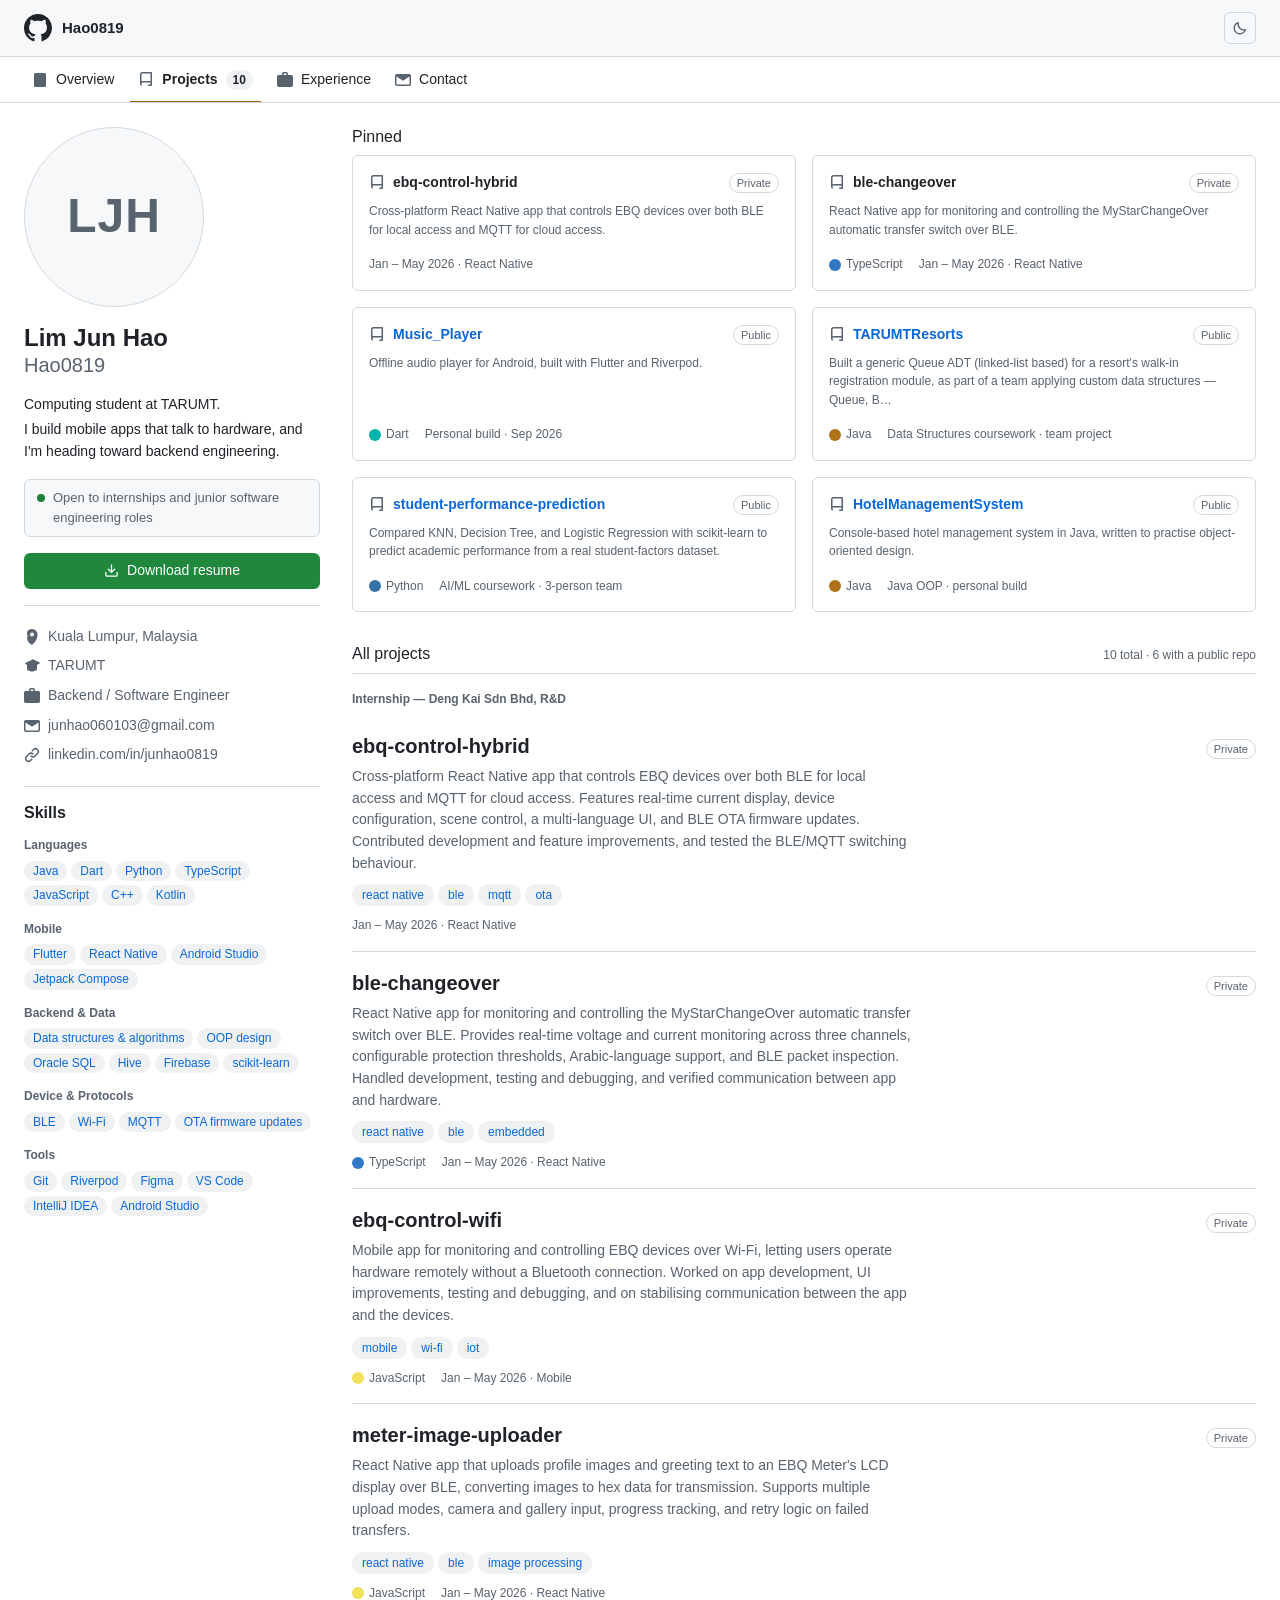
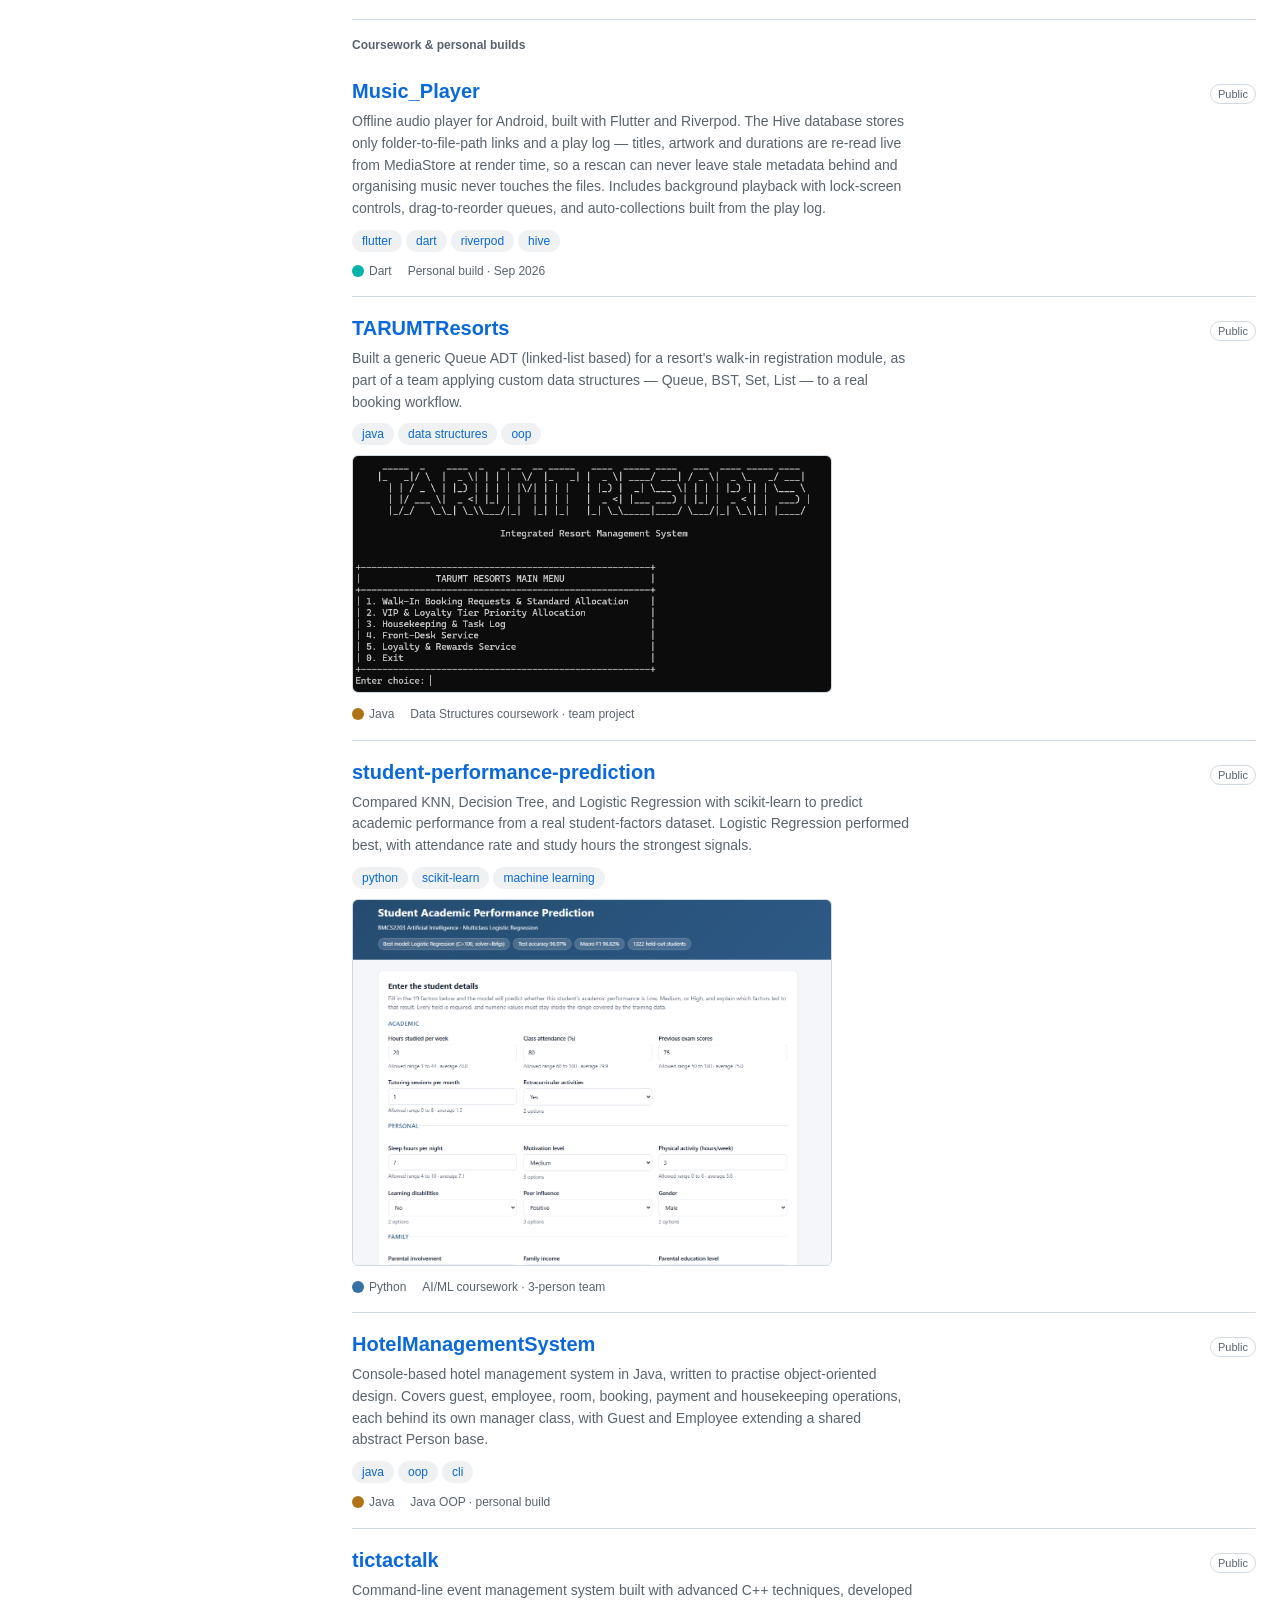
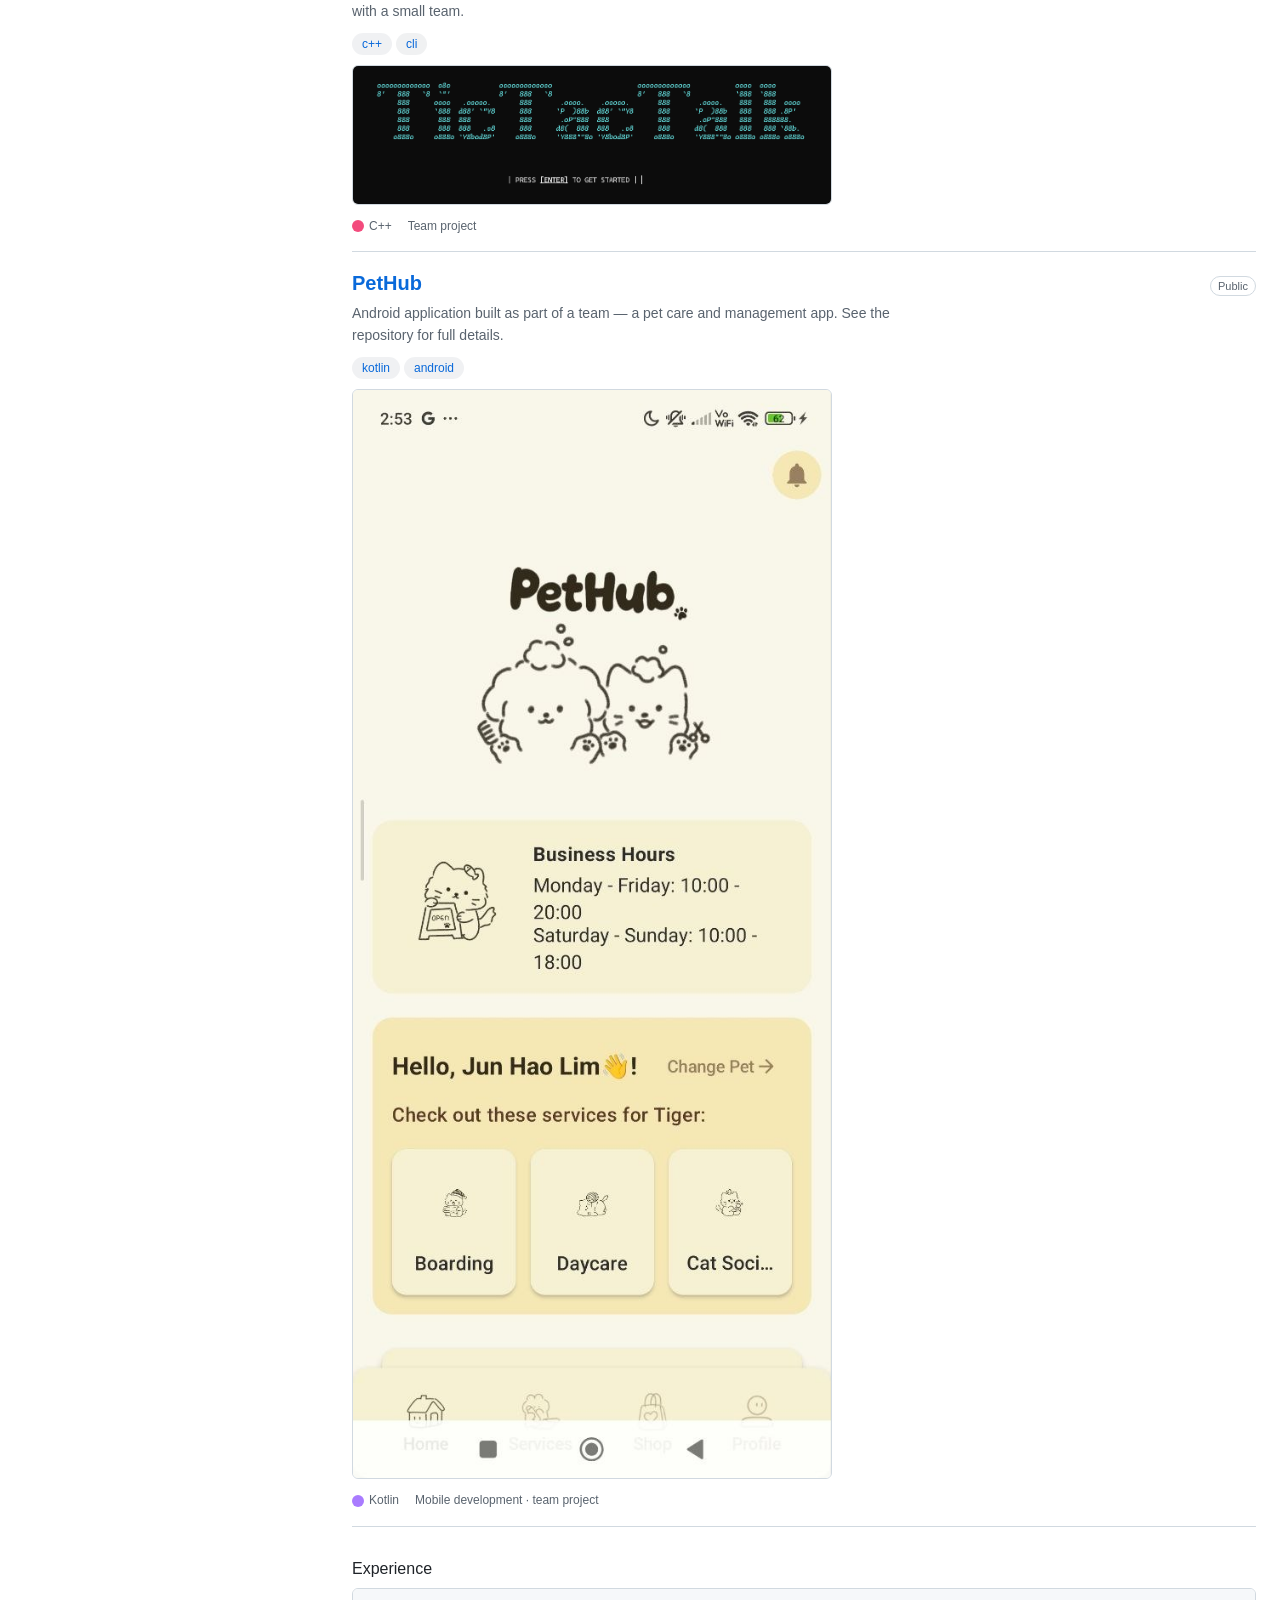
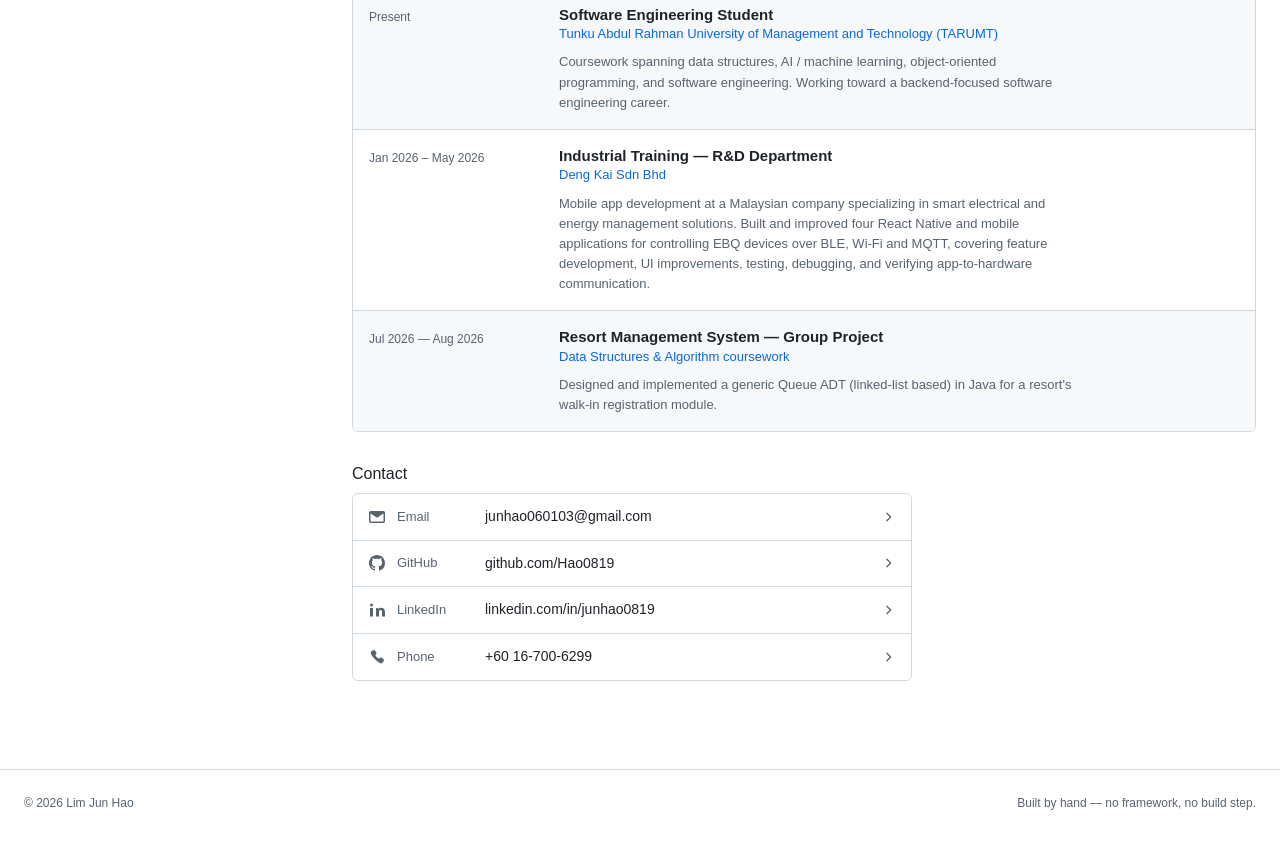
==== commit 3731e9bd: "Lay the site out like a GitHub profile Sidebar with the person, main column with pinned projects, th" ====
--- a/index.html
+++ b/index.html
@@ -4,14 +4,10 @@
 <head>
   <meta charset="UTF-8">
   <meta name="viewport" content="width=device-width, initial-scale=1.0">
-  <meta name="description" content="Lim Jun Hao — software engineering student at TARUMT. Mobile apps over BLE, Wi-Fi and MQTT, and the storage design underneath.">
+  <meta name="description" content="Lim Jun Hao — computing student at TARUMT. Mobile apps that talk to hardware, heading toward backend engineering.">
   <meta name="author" content="Lim Jun Hao">
-  <meta name="theme-color" content="#09090B">
-  <title>Lim Jun Hao — Software Engineer</title>
-
-  <link rel="preconnect" href="https://fonts.googleapis.com">
-  <link rel="preconnect" href="https://fonts.gstatic.com" crossorigin>
-  <link href="https://fonts.googleapis.com/css2?family=Inter:wght@400;500;600;700&family=IBM+Plex+Mono:wght@400;500&display=swap" rel="stylesheet">
+  <meta name="theme-color" content="#0D1117">
+  <title>Lim Jun Hao — Hao0819</title>
   <link rel="stylesheet" href="style.css">
 
   <script>
@@ -26,153 +22,153 @@
 
 <body>
 
-  <a class="skip-link" href="#work">Skip to work</a>
+  <a class="skip-link" href="#pinned">Skip to projects</a>
 
-  <!-- ══════════════ NAV ══════════════ -->
-  <header class="nav" id="nav">
-    <div class="shell nav-inner">
-      <a href="#top" class="nav-logo" aria-label="Home">LJH</a>
+  <!-- ══════════════ HEADER ══════════════ -->
+  <header class="topbar">
+    <div class="wrap topbar-inner">
+      <a href="#top" class="topbar-brand" aria-label="Home">
+        <svg width="28" height="28" viewBox="0 0 16 16" fill="currentColor" aria-hidden="true">
+          <path d="M8 0C3.58 0 0 3.58 0 8c0 3.54 2.29 6.53 5.47 7.59.4.07.55-.17.55-.38 0-.19-.01-.82-.01-1.49-2.01.37-2.53-.49-2.69-.94-.09-.23-.48-.94-.82-1.13-.28-.15-.68-.52-.01-.53.63-.01 1.08.58 1.23.82.72 1.21 1.87.87 2.33.66.07-.52.28-.87.51-1.07-1.78-.2-3.64-.89-3.64-3.95 0-.87.31-1.59.82-2.15-.08-.2-.36-1.02.08-2.12 0 0 .67-.21 2.2.82.64-.18 1.32-.27 2-.27s1.36.09 2 .27c1.53-1.04 2.2-.82 2.2-.82.44 1.1.16 1.92.08 2.12.51.56.82 1.27.82 2.15 0 3.07-1.87 3.75-3.65 3.95.29.25.54.73.54 1.48 0 1.07-.01 1.93-.01 2.2 0 .21.15.46.55.38A8.01 8.01 0 0 0 16 8c0-4.42-3.58-8-8-8z"></path>
+        </svg>
+        <span class="topbar-handle" id="topbar-handle">Hao0819</span>
+      </a>
 
-      <nav class="nav-links" aria-label="Main">
-        <a href="#work" class="nav-link">Work</a>
-        <a href="#about" class="nav-link">About</a>
-        <a href="#experience" class="nav-link">Experience</a>
-        <a href="#contact" class="nav-link">Contact</a>
-      </nav>
-
-      <button class="theme-btn" id="theme-btn" type="button" aria-label="Switch to light theme">
-        <svg class="icon-sun" width="17" height="17" viewBox="0 0 24 24" fill="none" stroke="currentColor"
-          stroke-width="1.8" stroke-linecap="round" aria-hidden="true">
+      <button class="theme-btn" id="theme-btn" type="button" aria-label="Switch theme">
+        <svg class="icon-sun" width="16" height="16" viewBox="0 0 24 24" fill="none" stroke="currentColor"
+          stroke-width="1.9" stroke-linecap="round" aria-hidden="true">
           <circle cx="12" cy="12" r="4.2"></circle>
           <path d="M12 2.5v2M12 19.5v2M2.5 12h2M19.5 12h2M5.3 5.3l1.4 1.4M17.3 17.3l1.4 1.4M18.7 5.3l-1.4 1.4M6.7 17.3l-1.4 1.4"></path>
         </svg>
-        <svg class="icon-moon" width="17" height="17" viewBox="0 0 24 24" fill="none" stroke="currentColor"
-          stroke-width="1.8" stroke-linecap="round" stroke-linejoin="round" aria-hidden="true">
+        <svg class="icon-moon" width="16" height="16" viewBox="0 0 24 24" fill="none" stroke="currentColor"
+          stroke-width="1.9" stroke-linecap="round" stroke-linejoin="round" aria-hidden="true">
           <path d="M20 14.5A8.5 8.5 0 0 1 9.5 4a8.5 8.5 0 1 0 10.5 10.5z"></path>
         </svg>
       </button>
     </div>
   </header>
 
-  <main id="top">
+  <!-- ══════════════ TABS ══════════════ -->
+  <nav class="tabs" id="tabs" aria-label="Sections">
+    <div class="wrap tabs-inner">
+      <a href="#top" class="tab">
+        <svg width="16" height="16" viewBox="0 0 16 16" fill="currentColor" aria-hidden="true">
+          <path d="M2 2.5A1.5 1.5 0 0 1 3.5 1h9A1.5 1.5 0 0 1 14 2.5v11a1.5 1.5 0 0 1-1.5 1.5h-9A1.5 1.5 0 0 1 2 13.5v-11zM4 4h8v1.5H4V4zm0 3.5h8V9H4V7.5zM4 11h5v1.5H4V11z"></path>
+        </svg>
+        Overview
+      </a>
+      <a href="#pinned" class="tab">
+        <svg width="16" height="16" viewBox="0 0 16 16" fill="currentColor" aria-hidden="true">
+          <path d="M2 2.5A2.5 2.5 0 0 1 4.5 0h8.75a.75.75 0 0 1 .75.75v12.5a.75.75 0 0 1-.75.75h-2.5a.75.75 0 0 1 0-1.5h1.75v-2h-8a1 1 0 0 0-.714 1.7.75.75 0 1 1-1.072 1.05A2.495 2.495 0 0 1 2 11.5v-9zm10.5 7V1.5h-8a1 1 0 0 0-1 1v6.708A2.486 2.486 0 0 1 4.5 9h8z"></path>
+        </svg>
+        Projects
+        <span class="tab-count" id="tab-count-projects">10</span>
+      </a>
+      <a href="#experience" class="tab">
+        <svg width="16" height="16" viewBox="0 0 16 16" fill="currentColor" aria-hidden="true">
+          <path d="M6.75 0h2.5A1.75 1.75 0 0 1 11 1.75V3h3.25c.966 0 1.75.784 1.75 1.75v8.5A1.75 1.75 0 0 1 14.25 15H1.75A1.75 1.75 0 0 1 0 13.25v-8.5C0 3.784.784 3 1.75 3H5V1.75C5 .784 5.784 0 6.75 0zm2.75 3V1.75a.25.25 0 0 0-.25-.25h-2.5a.25.25 0 0 0-.25.25V3h3z"></path>
+        </svg>
+        Experience
+      </a>
+      <a href="#contact" class="tab">
+        <svg width="16" height="16" viewBox="0 0 16 16" fill="currentColor" aria-hidden="true">
+          <path d="M1.75 2h12.5A1.75 1.75 0 0 1 16 3.75v8.5A1.75 1.75 0 0 1 14.25 14H1.75A1.75 1.75 0 0 1 0 12.25v-8.5C0 2.784.784 2 1.75 2zM1.5 4.5v7.75c0 .138.112.25.25.25h12.5a.25.25 0 0 0 .25-.25V4.5L8 8.75 1.5 4.5z"></path>
+        </svg>
+        Contact
+      </a>
+    </div>
+  </nav>
 
-    <!-- ══════════════ HERO ══════════════ -->
-    <section class="hero">
-      <div class="shell">
-        <p class="availability">
+  <div class="wrap layout" id="top">
+
+    <!-- ══════════════ SIDEBAR ══════════════ -->
+    <aside class="side">
+      <div class="side-sticky">
+        <div class="avatar" id="avatar" aria-hidden="true">LJH</div>
+
+        <h1 class="side-name">Lim Jun Hao</h1>
+        <p class="side-handle" id="side-handle">Hao0819</p>
+
+        <div class="side-bio" id="side-bio">
+          <p>Computing student at TARUMT.</p>
+        </div>
+
+        <p class="open-badge">
           <span class="dot" aria-hidden="true"></span>
           <span id="availability-text">Open to internships and junior software engineering roles</span>
         </p>
 
-        <h1 class="hero-name">Lim Jun Hao</h1>
+        <a href="assets/LIMJUNHAO_resume.pdf" download="Lim_Jun_Hao_Resume.pdf" class="btn btn-primary">
+          <svg width="15" height="15" viewBox="0 0 24 24" fill="none" stroke="currentColor" stroke-width="2"
+            stroke-linecap="round" stroke-linejoin="round" aria-hidden="true">
+            <path d="M21 15v4a2 2 0 0 1-2 2H5a2 2 0 0 1-2-2v-4"></path>
+            <path d="M7 10l5 5 5-5M12 15V3"></path>
+          </svg>
+          Download resume
+        </a>
 
-        <p class="hero-headline" id="hero-headline">
-          I build mobile apps that talk to hardware.
-        </p>
+        <ul class="side-meta" id="side-meta">
+          <!-- Meta rows are loaded by profile-loader.js -->
+        </ul>
 
-        <div class="hero-actions">
-          <a href="#work" class="btn btn-primary">
-            View work
-            <svg width="15" height="15" viewBox="0 0 24 24" fill="none" stroke="currentColor" stroke-width="2"
-              stroke-linecap="round" stroke-linejoin="round" aria-hidden="true">
-              <path d="M5 12h14M13 6l6 6-6 6"></path>
-            </svg>
-          </a>
-          <a href="assets/LIMJUNHAO_resume.pdf" download="Lim_Jun_Hao_Resume.pdf" class="btn btn-ghost">
-            <svg width="15" height="15" viewBox="0 0 24 24" fill="none" stroke="currentColor" stroke-width="2"
-              stroke-linecap="round" stroke-linejoin="round" aria-hidden="true">
-              <path d="M21 15v4a2 2 0 0 1-2 2H5a2 2 0 0 1-2-2v-4"></path>
-              <path d="M7 10l5 5 5-5M12 15V3"></path>
-            </svg>
-            Resume
-          </a>
-        </div>
-
-        <dl class="facts">
-          <div class="fact">
-            <dt>Currently</dt>
-            <dd class="fact-status">Studying at TARUMT</dd>
-          </div>
-          <div class="fact">
-            <dt>Focus</dt>
-            <dd class="fact-target">Backend / Software Engineer</dd>
-          </div>
-          <div class="fact">
-            <dt>Stack</dt>
-            <dd class="fact-stack">Java · Dart · Python · TypeScript</dd>
-          </div>
-        </dl>
-      </div>
-    </section>
-
-    <!-- ══════════════ WORK ══════════════ -->
-    <section id="work" class="section">
-      <div class="shell">
-        <div class="section-head">
-          <h2 class="section-title">Selected work</h2>
-          <p class="section-note">Click any project to expand</p>
-        </div>
-
-        <div class="work-groups">
-          <!-- Project rows are loaded by projects-loader.js -->
-        </div>
-      </div>
-    </section>
-
-    <!-- ══════════════ ABOUT ══════════════ -->
-    <section id="about" class="section section-alt">
-      <div class="shell">
-        <div class="section-head">
-          <h2 class="section-title">About</h2>
-        </div>
-
-        <div class="about-grid">
-          <div class="about-text">
-            <p>Loading…</p>
-          </div>
-
-          <div class="skills">
+        <div class="side-block">
+          <h2 class="side-heading">Skills</h2>
+          <div class="skills" id="skills">
             <!-- Skill groups are loaded by profile-loader.js -->
           </div>
         </div>
       </div>
-    </section>
+    </aside>
 
-    <!-- ══════════════ EXPERIENCE ══════════════ -->
-    <section id="experience" class="section">
-      <div class="shell">
-        <div class="section-head">
-          <h2 class="section-title">Experience</h2>
+    <!-- ══════════════ MAIN ══════════════ -->
+    <main class="main">
+
+      <!-- Pinned -->
+      <section id="pinned" class="block">
+        <div class="block-head">
+          <h2 class="block-title">Pinned</h2>
         </div>
+        <div class="pin-grid" id="pin-grid">
+          <!-- Pinned cards are loaded by projects-loader.js -->
+        </div>
+      </section>
 
+      <!-- All projects -->
+      <section id="projects" class="block">
+        <div class="block-head">
+          <h2 class="block-title">All projects</h2>
+          <p class="block-note" id="projects-note"></p>
+        </div>
+        <div class="repo-list" id="repo-list">
+          <!-- Repo rows are loaded by projects-loader.js -->
+        </div>
+      </section>
+
+      <!-- Experience -->
+      <section id="experience" class="block">
+        <div class="block-head">
+          <h2 class="block-title">Experience</h2>
+        </div>
         <ol class="timeline" id="timeline">
-          <!-- Timeline entries are loaded by experience-loader.js -->
+          <!-- Entries are loaded by experience-loader.js -->
         </ol>
-      </div>
-    </section>
+      </section>
 
-    <!-- ══════════════ CONTACT ══════════════ -->
-    <section id="contact" class="section section-alt">
-      <div class="shell">
-        <div class="section-head">
-          <h2 class="section-title">Get in touch</h2>
+      <!-- Contact -->
+      <section id="contact" class="block">
+        <div class="block-head">
+          <h2 class="block-title">Contact</h2>
         </div>
+        <div class="contact-list" id="contact-list">
+          <!-- Rows are loaded by contact-loader.js -->
+        </div>
+      </section>
 
-        <p class="contact-lead" id="contact-lead">
-          Open to internships and junior backend / software engineering roles.
-          The fastest way to reach me is email.
-        </p>
-
-        <div class="contact-list">
-          <!-- Contact rows are loaded by contact-loader.js -->
-        </div>
-      </div>
-    </section>
-
-  </main>
+    </main>
+  </div>
 
   <footer class="footer">
-    <div class="shell footer-inner">
+    <div class="wrap footer-inner">
       <p class="footer-copy">&copy; 2026 Lim Jun Hao</p>
       <p class="footer-note">Built by hand — no framework, no build step.</p>
     </div>
--- a/style.css
+++ b/style.css
@@ -1,79 +1,90 @@
 /* ===========================================================================
    Lim Jun Hao — portfolio
-   Clean, typographic, no gimmicks. Dark by default, follows the system
-   preference, overridable with the toggle in the nav.
-
-   Every colour is a token in the two blocks below. Nothing else in this file
-   contains a literal colour, so retheming means editing only those blocks.
+   Laid out like a GitHub profile: sticky sidebar with the person, main column
+   with pinned projects, the full project list, experience and contact.
+
+   Colours follow GitHub's own Primer tokens, so the page reads as familiar to
+   anyone who spends their day on GitHub. Every colour lives in the blocks
+   below; nothing further down this file contains a literal colour.
    =========================================================================== */
 
 :root {
-    /* Dark is the default, and also what an unset system preference gets */
-    --bg: #09090B;
-    --bg-alt: #0D0D10;
-    --surface: #141417;
-    --border: #232327;
-    --border-strong: #35353C;
-
-    --text: #FAFAFA;
-    --text-2: #A8A8B3;
-    --text-3: #83838E;
-
-    --accent: #5AA2F5;
-    --accent-strong: #7CB8FF;
-    --on-accent: #06182E;
-
-    --ring: rgba(90, 162, 245, 0.45);
-    --shadow: 0 1px 2px rgba(0, 0, 0, 0.5), 0 8px 24px rgba(0, 0, 0, 0.35);
-
-    --font: 'Inter', -apple-system, BlinkMacSystemFont, 'Segoe UI', Roboto, sans-serif;
-    --mono: 'IBM Plex Mono', ui-monospace, SFMono-Regular, Consolas, monospace;
-
-    --shell: 1000px;
-    --nav-h: 60px;
-    --ease: cubic-bezier(0.22, 1, 0.36, 1);
-}
-
-/* Light, for anyone whose system asks for it */
+    /* Dark (Primer dark) — the default, and what an unset system preference gets */
+    --canvas: #0D1117;
+    --canvas-inset: #010409;
+    --canvas-subtle: #161B22;
+
+    --border: #30363D;
+    --border-muted: #21262D;
+
+    --fg: #E6EDF3;
+    --fg-muted: #9198A1;
+
+    --accent: #4493F8;
+    --success: #3FB950;
+    --attention: #D29922;
+
+    /* Two steps darker than GitHub's own dark-mode green: white on #238636 is
+       only ~4.3:1, and this button's label is 14px, so it needs the full 4.5. */
+    --btn-bg: #1A7F37;
+    --btn-bg-hover: #1F883D;
+    --btn-fg: #FFFFFF;
+
+    --neutral-subtle: rgba(110, 118, 129, 0.15);
+
+    --font: -apple-system, BlinkMacSystemFont, 'Segoe UI', 'Noto Sans', Helvetica, Arial, sans-serif;
+
+    --wrap: 1280px;
+    --side-w: 296px;
+    --radius: 6px;
+}
+
+/* Light (Primer light), for anyone whose system asks for it */
 @media (prefers-color-scheme: light) {
     :root:not([data-theme="dark"]) {
-        --bg: #FFFFFF;
-        --bg-alt: #FAFAFA;
-        --surface: #FFFFFF;
-        --border: #E5E5E8;
-        --border-strong: #D0D0D6;
-
-        --text: #0A0A0B;
-        --text-2: #55555F;
-        --text-3: #6E6E78;
-
-        --accent: #0B5FBF;
-        --accent-strong: #094C99;
-        --on-accent: #FFFFFF;
-
-        --ring: rgba(11, 95, 191, 0.35);
-        --shadow: 0 1px 2px rgba(16, 20, 28, 0.06), 0 8px 24px rgba(16, 20, 28, 0.07);
+        --canvas: #FFFFFF;
+        --canvas-inset: #F6F8FA;
+        --canvas-subtle: #F6F8FA;
+
+        --border: #D1D9E0;
+        --border-muted: #D1D9E0;
+
+        --fg: #1F2328;
+        --fg-muted: #59636E;
+
+        --accent: #0969DA;
+        --success: #1A7F37;
+        --attention: #9A6700;
+
+        --btn-bg: #1F883D;
+        --btn-bg-hover: #1A7F37;
+        --btn-fg: #FFFFFF;
+
+        --neutral-subtle: rgba(129, 139, 152, 0.12);
     }
 }
 
-/* Explicit choice from the toggle wins over the system preference */
+/* An explicit choice from the toggle beats the system preference */
 :root[data-theme="light"] {
-    --bg: #FFFFFF;
-    --bg-alt: #FAFAFA;
-    --surface: #FFFFFF;
-    --border: #E5E5E8;
-    --border-strong: #D0D0D6;
-
-    --text: #0A0A0B;
-    --text-2: #55555F;
-    --text-3: #6E6E78;
-
-    --accent: #0B5FBF;
-    --accent-strong: #094C99;
-    --on-accent: #FFFFFF;
-
-    --ring: rgba(11, 95, 191, 0.35);
-    --shadow: 0 1px 2px rgba(16, 20, 28, 0.06), 0 8px 24px rgba(16, 20, 28, 0.07);
+    --canvas: #FFFFFF;
+    --canvas-inset: #F6F8FA;
+    --canvas-subtle: #F6F8FA;
+
+    --border: #D1D9E0;
+    --border-muted: #D1D9E0;
+
+    --fg: #1F2328;
+    --fg-muted: #59636E;
+
+    --accent: #0969DA;
+    --success: #1A7F37;
+    --attention: #9A6700;
+
+    --btn-bg: #1F883D;
+    --btn-bg-hover: #1A7F37;
+    --btn-fg: #FFFFFF;
+
+    --neutral-subtle: rgba(129, 139, 152, 0.12);
 }
 
 /* ---------------------------------------------------------------------------
@@ -84,35 +95,33 @@
 
 html {
     scroll-behavior: smooth;
-    scroll-padding-top: calc(var(--nav-h) + 24px);
+    scroll-padding-top: 76px;
     -webkit-text-size-adjust: 100%;
 }
 
 body {
     font-family: var(--font);
-    font-size: 16px;
-    line-height: 1.65;
-    color: var(--text-2);
-    background: var(--bg);
+    font-size: 14px;
+    line-height: 1.55;
+    color: var(--fg);
+    background: var(--canvas);
     -webkit-font-smoothing: antialiased;
-    -moz-osx-font-smoothing: grayscale;
-    font-feature-settings: 'cv11', 'ss01';
-    overflow-x: hidden;
-}
-
-h1, h2, h3, h4 { color: var(--text); font-weight: 600; line-height: 1.25; letter-spacing: -0.018em; }
-a { color: inherit; }
+}
+
+h1, h2, h3 { font-weight: 600; line-height: 1.3; }
+a { color: var(--accent); text-decoration: none; }
+a:hover { text-decoration: underline; }
 img { display: block; max-width: 100%; }
-::selection { background: var(--accent); color: var(--on-accent); }
+ul, ol { list-style: none; }
 
 :focus-visible {
     outline: 2px solid var(--accent);
-    outline-offset: 3px;
-    border-radius: 3px;
-}
-
-.shell {
-    max-width: var(--shell);
+    outline-offset: 2px;
+    border-radius: 4px;
+}
+
+.wrap {
+    max-width: var(--wrap);
     margin: 0 auto;
     padding: 0 24px;
 }
@@ -121,96 +130,54 @@
     position: absolute;
     left: 12px; top: -60px;
     z-index: 200;
-    padding: 10px 16px;
+    padding: 9px 15px;
     background: var(--accent);
-    color: var(--on-accent);
-    font-size: 0.875rem;
+    color: var(--btn-fg);
     font-weight: 500;
-    text-decoration: none;
-    border-radius: 6px;
-    transition: top 0.2s var(--ease);
-}
-.skip-link:focus { top: 12px; }
-
-/* Small mono label used above sections and beside list rows */
-.eyebrow {
-    font-family: var(--mono);
-    font-size: 0.75rem;
-    font-weight: 500;
-    letter-spacing: 0.06em;
-    text-transform: uppercase;
-    color: var(--text-3);
-}
-
-/* ---------------------------------------------------------------------------
-   Nav
-   --------------------------------------------------------------------------- */
-.nav {
-    position: sticky;
-    top: 0;
-    z-index: 100;
-    height: var(--nav-h);
-    background: var(--bg);
-    background: color-mix(in srgb, var(--bg) 82%, transparent);
-    backdrop-filter: saturate(180%) blur(12px);
-    -webkit-backdrop-filter: saturate(180%) blur(12px);
-    border-bottom: 1px solid transparent;
-    transition: border-color 0.25s var(--ease);
-}
-.nav.scrolled { border-bottom-color: var(--border); }
-
-.nav-inner {
-    height: 100%;
-    display: flex;
-    align-items: center;
-    gap: 20px;
-}
-
-.nav-logo {
-    font-weight: 700;
-    font-size: 0.9375rem;
-    letter-spacing: 0.04em;
-    color: var(--text);
-    text-decoration: none;
-    flex-shrink: 0;
-}
-
-.nav-links {
+    border-radius: var(--radius);
+    transition: top 0.2s;
+}
+.skip-link:focus { top: 12px; text-decoration: none; }
+
+/* ---------------------------------------------------------------------------
+   Top bar
+   --------------------------------------------------------------------------- */
+.topbar {
+    background: var(--canvas-inset);
+    border-bottom: 1px solid var(--border-muted);
+}
+.topbar-inner {
+    height: 56px;
+    display: flex;
+    align-items: center;
+    gap: 12px;
+}
+.topbar-brand {
+    display: flex;
+    align-items: center;
+    gap: 10px;
+    color: var(--fg);
+}
+.topbar-brand:hover { text-decoration: none; }
+.topbar-handle { font-size: 0.9375rem; font-weight: 600; }
+
+.theme-btn {
     margin-left: auto;
-    display: flex;
-    align-items: center;
-    gap: 4px;
-}
-.nav-link {
-    padding: 6px 12px;
-    font-size: 0.875rem;
-    font-weight: 500;
-    color: var(--text-2);
-    text-decoration: none;
-    border-radius: 7px;
-    transition: color 0.16s, background 0.16s;
-}
-.nav-link:hover { color: var(--text); background: var(--bg-alt); }
-.nav-link.active { color: var(--text); }
-
-.theme-btn {
-    flex-shrink: 0;
     display: grid;
     place-items: center;
-    width: 34px; height: 34px;
-    color: var(--text-2);
+    width: 32px; height: 32px;
+    color: var(--fg-muted);
     background: transparent;
     border: 1px solid var(--border);
-    border-radius: 8px;
+    border-radius: var(--radius);
     cursor: pointer;
-    transition: color 0.16s, border-color 0.16s, background 0.16s;
-}
-.theme-btn:hover { color: var(--text); border-color: var(--border-strong); background: var(--bg-alt); }
+    transition: color 0.15s, background 0.15s;
+}
+.theme-btn:hover { color: var(--fg); background: var(--neutral-subtle); }
 .theme-btn svg { grid-area: 1 / 1; }
 
-/* Show the icon for the theme you would switch TO: a sun while dark, a moon
-   while light. Order matters — the explicit data-theme rules come last so a
-   saved choice beats the system preference. */
+/* Show the icon for the theme you would switch TO. The explicit data-theme
+   rules come last so a saved choice beats the system preference. */
 .icon-sun { display: block; }
 .icon-moon { display: none; }
 @media (prefers-color-scheme: light) {
@@ -223,396 +190,413 @@
 :root[data-theme="dark"] .icon-moon { display: none; }
 
 /* ---------------------------------------------------------------------------
-   Hero
-   --------------------------------------------------------------------------- */
-.hero { padding: clamp(64px, 12vw, 132px) 0 clamp(56px, 9vw, 96px); }
-
-.availability {
-    display: inline-flex;
-    align-items: center;
-    gap: 9px;
-    padding: 5px 13px 5px 11px;
-    margin-bottom: 26px;
+   Tabs
+   --------------------------------------------------------------------------- */
+.tabs {
+    position: sticky;
+    top: 0;
+    z-index: 50;
+    background: var(--canvas);
+    border-bottom: 1px solid var(--border);
+}
+.tabs-inner {
+    display: flex;
+    gap: 8px;
+    overflow-x: auto;
+    scrollbar-width: none;
+    -ms-overflow-style: none;
+}
+.tabs-inner::-webkit-scrollbar { display: none; }
+
+.tab {
+    display: flex;
+    align-items: center;
+    gap: 8px;
+    flex-shrink: 0;
+    padding: 12px 8px 10px;
+    margin-bottom: -1px;
+    color: var(--fg);
+    font-size: 0.875rem;
+    border-bottom: 2px solid transparent;
+    border-radius: var(--radius) var(--radius) 0 0;
+    transition: border-color 0.15s, background 0.15s;
+}
+.tab:hover { text-decoration: none; border-bottom-color: var(--border); background: var(--neutral-subtle); }
+.tab.active { border-bottom-color: var(--attention); font-weight: 600; }
+.tab svg { color: var(--fg-muted); flex-shrink: 0; }
+
+.tab-count {
+    padding: 1px 7px;
+    font-size: 0.75rem;
+    line-height: 1.5;
+    color: var(--fg);
+    background: var(--neutral-subtle);
+    border-radius: 999px;
+}
+
+/* ---------------------------------------------------------------------------
+   Layout
+   --------------------------------------------------------------------------- */
+.layout {
+    display: grid;
+    grid-template-columns: var(--side-w) minmax(0, 1fr);
+    gap: 32px;
+    padding-top: 24px;
+    padding-bottom: 56px;
+    align-items: start;
+}
+
+/* ---------------------------------------------------------------------------
+   Sidebar
+   --------------------------------------------------------------------------- */
+.side-sticky { position: sticky; top: 72px; }
+
+.avatar {
+    display: grid;
+    place-items: center;
+    width: 180px; height: 180px;
+    margin-bottom: 16px;
+    font-size: 3rem;
+    font-weight: 700;
+    letter-spacing: 0.02em;
+    color: var(--fg-muted);
+    background: var(--canvas-subtle);
+    border: 1px solid var(--border);
+    border-radius: 50%;
+}
+
+.side-name { font-size: 1.5rem; line-height: 1.25; color: var(--fg); }
+.side-handle {
+    font-size: 1.25rem;
+    font-weight: 300;
+    line-height: 1.25;
+    color: var(--fg-muted);
+    margin-bottom: 16px;
+}
+
+.side-bio { margin-bottom: 16px; }
+.side-bio p { color: var(--fg); margin-bottom: 4px; }
+.side-bio p:last-child { margin-bottom: 0; }
+
+.open-badge {
+    display: flex;
+    align-items: flex-start;
+    gap: 8px;
+    padding: 8px 12px;
+    margin-bottom: 16px;
     font-size: 0.8125rem;
+    color: var(--fg-muted);
+    background: var(--canvas-subtle);
+    border: 1px solid var(--border);
+    border-radius: var(--radius);
+}
+.dot {
+    width: 8px; height: 8px;
+    margin-top: 6px;
+    border-radius: 50%;
+    background: var(--success);
+    flex-shrink: 0;
+}
+
+.btn {
+    display: flex;
+    align-items: center;
+    justify-content: center;
+    gap: 8px;
+    width: 100%;
+    padding: 6px 16px;
+    font-family: inherit;
+    font-size: 0.875rem;
     font-weight: 500;
-    color: var(--text-2);
-    background: var(--bg-alt);
-    border: 1px solid var(--border);
+    border: 1px solid transparent;
+    border-radius: var(--radius);
+    cursor: pointer;
+    transition: background 0.15s;
+}
+.btn-primary { background: var(--btn-bg); color: var(--btn-fg); }
+.btn-primary:hover { background: var(--btn-bg-hover); text-decoration: none; }
+
+.side-meta {
+    padding: 16px 0;
+    margin-top: 16px;
+    border-top: 1px solid var(--border-muted);
+}
+.meta-row {
+    display: flex;
+    align-items: center;
+    gap: 8px;
+    padding: 4px 0;
+    font-size: 0.875rem;
+    color: var(--fg-muted);
+    min-width: 0;
+}
+.meta-row svg { color: var(--fg-muted); flex-shrink: 0; }
+.meta-row a { color: var(--fg-muted); overflow: hidden; text-overflow: ellipsis; white-space: nowrap; }
+.meta-row a:hover { color: var(--accent); }
+
+.side-block { padding-top: 16px; border-top: 1px solid var(--border-muted); }
+.side-heading { font-size: 1rem; color: var(--fg); margin-bottom: 12px; }
+
+/* Containers the loaders fill; min-width keeps long chips inside the grid */
+.skills, .main { min-width: 0; }
+
+.skill-group + .skill-group { margin-top: 14px; }
+.skill-label {
+    font-size: 0.75rem;
+    font-weight: 600;
+    color: var(--fg-muted);
+    margin-bottom: 6px;
+}
+.skill-chips { display: flex; flex-wrap: wrap; gap: 4px; }
+.chip {
+    font-size: 0.75rem;
+    color: var(--accent);
+    padding: 1px 9px;
+    background: var(--neutral-subtle);
     border-radius: 999px;
 }
-.dot {
-    width: 7px; height: 7px;
-    border-radius: 50%;
-    background: var(--accent);
-    box-shadow: 0 0 0 3px var(--ring);
-    flex-shrink: 0;
-}
-
-.hero-name {
-    font-size: clamp(2.6rem, 8.5vw, 4.5rem);
-    font-weight: 700;
-    letter-spacing: -0.035em;
-    line-height: 1.02;
-    margin-bottom: 22px;
-}
-
-.hero-headline {
-    font-size: clamp(1.0625rem, 2.4vw, 1.3125rem);
-    line-height: 1.55;
-    color: var(--text-2);
-    max-width: 44ch;
-    margin-bottom: 34px;
-    text-wrap: balance;
-}
-
-.hero-actions {
-    display: flex;
-    flex-wrap: wrap;
-    gap: 11px;
-    margin-bottom: 56px;
-}
-
-.btn {
-    display: inline-flex;
-    align-items: center;
-    gap: 8px;
-    padding: 10px 18px;
-    font-family: inherit;
-    font-size: 0.9375rem;
-    font-weight: 500;
-    text-decoration: none;
-    border: 1px solid transparent;
-    border-radius: 9px;
-    cursor: pointer;
-    transition: background 0.16s, border-color 0.16s, color 0.16s, transform 0.16s var(--ease);
-}
-.btn:active { transform: translateY(1px); }
-.btn-primary { background: var(--accent); color: var(--on-accent); }
-.btn-primary:hover { background: var(--accent-strong); }
-.btn-ghost { color: var(--text); border-color: var(--border); background: var(--surface); }
-.btn-ghost:hover { border-color: var(--border-strong); background: var(--bg-alt); }
-
-/* Quick facts */
-.facts {
-    display: grid;
-    grid-template-columns: repeat(3, minmax(0, 1fr));
-    gap: 1px;
-    background: var(--border);
-    border: 1px solid var(--border);
-    border-radius: 12px;
-    overflow: hidden;
-}
-.fact { padding: 16px 18px; background: var(--bg); }
-.fact dt {
-    font-family: var(--mono);
-    font-size: 0.6875rem;
-    letter-spacing: 0.07em;
-    text-transform: uppercase;
-    color: var(--text-3);
-    margin-bottom: 5px;
-}
-.fact dd { font-size: 0.9375rem; color: var(--text); font-weight: 500; }
-/* JS write targets — profile-loader.js fills these from data/profile.js */
-.fact-status, .fact-target, .fact-stack { color: inherit; }
-
-/* ---------------------------------------------------------------------------
-   Sections
-   --------------------------------------------------------------------------- */
-.section { padding: clamp(60px, 9vw, 104px) 0; }
-.section-alt { background: var(--bg-alt); border-block: 1px solid var(--border); }
-
-.section-head {
-    display: flex;
-    align-items: baseline;
-    justify-content: space-between;
-    flex-wrap: wrap;
-    gap: 8px 20px;
-    margin-bottom: 40px;
-}
-.section-title {
-    font-size: clamp(1.5rem, 3.4vw, 1.875rem);
-    letter-spacing: -0.028em;
-}
-.section-note { font-size: 0.8125rem; color: var(--text-3); }
-
-/* ---------------------------------------------------------------------------
-   Work — grouped rows that expand
-   --------------------------------------------------------------------------- */
-/* Wrapper for all groups; each group is a .group-head + its .project rows */
-.work-groups { display: block; }
-
-.work-group + .work-group { margin-top: 52px; }
-
-.group-head {
+
+/* ---------------------------------------------------------------------------
+   Main blocks
+   --------------------------------------------------------------------------- */
+.block { margin-bottom: 32px; }
+.block-head {
     display: flex;
     align-items: baseline;
     gap: 12px;
-    padding-bottom: 12px;
+    margin-bottom: 8px;
+}
+.block-title { font-size: 1rem; color: var(--fg); font-weight: 400; }
+.block-note { font-size: 0.75rem; color: var(--fg-muted); margin-left: auto; }
+
+/* ---------------------------------------------------------------------------
+   Pinned cards
+   --------------------------------------------------------------------------- */
+.pin-grid {
+    display: grid;
+    grid-template-columns: repeat(auto-fill, minmax(320px, 1fr));
+    gap: 16px;
+}
+
+.pin {
+    display: flex;
+    flex-direction: column;
+    padding: 16px;
+    background: var(--canvas);
+    border: 1px solid var(--border);
+    border-radius: var(--radius);
+    transition: border-color 0.15s;
+}
+.pin:hover { border-color: var(--fg-muted); }
+
+.pin-top {
+    display: flex;
+    align-items: center;
+    gap: 8px;
+    margin-bottom: 8px;
+}
+.pin-top svg { color: var(--fg-muted); flex-shrink: 0; }
+.pin-name {
+    font-size: 0.875rem;
+    font-weight: 600;
+    color: var(--accent);
+    min-width: 0;
+    overflow: hidden;
+    text-overflow: ellipsis;
+}
+/* Projects with no public repo: same slot, not a link */
+.pin-name-static { color: var(--fg); }
+
+.pill {
+    margin-left: auto;
+    flex-shrink: 0;
+    padding: 0 7px;
+    font-size: 0.6875rem;
+    line-height: 18px;
+    color: var(--fg-muted);
+    border: 1px solid var(--border);
+    border-radius: 999px;
+}
+
+.pin-desc {
+    font-size: 0.75rem;
+    color: var(--fg-muted);
+    margin-bottom: 16px;
+    flex: 1;
+}
+
+.pin-foot {
+    display: flex;
+    align-items: center;
+    flex-wrap: wrap;
+    gap: 6px 16px;
+    font-size: 0.75rem;
+    color: var(--fg-muted);
+}
+.lang { display: flex; align-items: center; gap: 5px; }
+.lang-dot {
+    width: 12px; height: 12px;
+    border-radius: 50%;
+    flex-shrink: 0;
+    /* Overridden inline by projects-loader.js from LANGUAGE_COLORS */
+    background: var(--fg-muted);
+}
+
+/* ---------------------------------------------------------------------------
+   Project list
+   --------------------------------------------------------------------------- */
+.repo-list { border-top: 1px solid var(--border-muted); }
+
+.repo-group-head {
+    padding: 16px 0 6px;
+    font-size: 0.75rem;
+    font-weight: 600;
+    color: var(--fg-muted);
+}
+
+.repo { padding: 16px 0; border-bottom: 1px solid var(--border-muted); }
+
+.repo-top {
+    display: flex;
+    align-items: baseline;
+    gap: 8px;
+    flex-wrap: wrap;
     margin-bottom: 4px;
-    border-bottom: 1px solid var(--border);
-}
-.group-name {
-    font-family: var(--mono);
-    font-size: 0.75rem;
-    font-weight: 500;
-    letter-spacing: 0.06em;
-    text-transform: uppercase;
-    color: var(--text-3);
-}
-.group-count { font-family: var(--mono); font-size: 0.75rem; color: var(--text-3); margin-left: auto; }
-
-.project { border-bottom: 1px solid var(--border); }
-
-.project > summary {
-    display: grid;
-    grid-template-columns: 1fr auto auto;
-    align-items: center;
-    gap: 10px 20px;
-    padding: 20px 4px;
-    cursor: pointer;
-    list-style: none;
-    transition: padding-inline 0.2s var(--ease);
-}
-.project > summary::-webkit-details-marker { display: none; }
-.project > summary::marker { content: ''; }
-.project > summary:hover { padding-inline: 10px 4px; }
-.project > summary:hover .project-name { color: var(--accent); }
-
-.project-name {
-    font-size: 1.0625rem;
-    font-weight: 600;
-    color: var(--text);
-    letter-spacing: -0.015em;
-    transition: color 0.16s;
-}
-.project-stack {
-    font-family: var(--mono);
-    font-size: 0.75rem;
-    color: var(--text-3);
-    white-space: nowrap;
-}
-.chev {
-    color: var(--text-3);
-    transition: transform 0.25s var(--ease), color 0.16s;
-}
-.project[open] .chev { transform: rotate(90deg); color: var(--accent); }
-
-.project-body { padding: 2px 4px 28px; }
-.project-detail { min-width: 0; }
-.project-body.has-image {
-    display: grid;
-    grid-template-columns: minmax(0, 1.15fr) minmax(0, 1fr);
-    gap: 28px;
-    align-items: start;
-}
-
-.project-desc { font-size: 0.9375rem; line-height: 1.7; margin-bottom: 16px; max-width: 62ch; }
-.project-meta {
-    font-family: var(--mono);
-    font-size: 0.75rem;
-    color: var(--text-3);
-    margin-bottom: 14px;
-}
-
-.tags { display: flex; flex-wrap: wrap; gap: 6px; margin-bottom: 18px; }
-.tag {
-    font-family: var(--mono);
-    font-size: 0.6875rem;
-    color: var(--text-2);
-    padding: 3px 9px;
-    background: var(--surface);
-    border: 1px solid var(--border);
-    border-radius: 6px;
-}
-
-.project-link {
-    display: inline-flex;
-    align-items: center;
-    gap: 6px;
+}
+.repo-name { font-size: 1.25rem; font-weight: 600; color: var(--accent); }
+.repo-name-static { color: var(--fg); }
+
+.repo-desc {
     font-size: 0.875rem;
-    font-weight: 500;
+    color: var(--fg-muted);
+    max-width: 72ch;
+    margin-bottom: 10px;
+}
+
+.repo-foot {
+    display: flex;
+    align-items: center;
+    flex-wrap: wrap;
+    gap: 6px 16px;
+    font-size: 0.75rem;
+    color: var(--fg-muted);
+}
+.topics { display: flex; flex-wrap: wrap; gap: 4px; margin-bottom: 10px; }
+.topic {
+    font-size: 0.75rem;
+    line-height: 22px;
     color: var(--accent);
-    text-decoration: none;
-}
-.project-link:hover { text-decoration: underline; text-underline-offset: 3px; }
-
-.project-shot {
-    border: 1px solid var(--border);
-    border-radius: 10px;
+    padding: 0 10px;
+    background: var(--neutral-subtle);
+    border-radius: 999px;
+}
+
+.repo-shot {
+    margin-bottom: 12px;
+    max-width: 480px;
+    border: 1px solid var(--border);
+    border-radius: var(--radius);
     overflow: hidden;
-    background: var(--surface);
-}
-.project-shot img { width: 100%; height: auto; }
-
-/* ---------------------------------------------------------------------------
-   About
-   --------------------------------------------------------------------------- */
-.about-grid {
-    display: grid;
-    grid-template-columns: minmax(0, 1.1fr) minmax(0, 1fr);
-    gap: 56px;
-    align-items: start;
-}
-.about-text p { margin-bottom: 18px; max-width: 60ch; }
-.about-text p:last-child { margin-bottom: 0; }
-
-.skills { min-width: 0; }
-
-.skill-group + .skill-group { margin-top: 22px; }
-.skill-label {
-    font-family: var(--mono);
-    font-size: 0.6875rem;
-    font-weight: 500;
-    letter-spacing: 0.07em;
-    text-transform: uppercase;
-    color: var(--text-3);
-    margin-bottom: 9px;
-}
-.skill-chips { display: flex; flex-wrap: wrap; gap: 6px; }
-.chip {
-    font-size: 0.8125rem;
-    color: var(--text-2);
-    padding: 4px 11px;
-    background: var(--surface);
-    border: 1px solid var(--border);
-    border-radius: 7px;
+    background: var(--canvas-subtle);
 }
 
 /* ---------------------------------------------------------------------------
    Experience
    --------------------------------------------------------------------------- */
-.timeline { list-style: none; }
+.timeline {
+    border: 1px solid var(--border);
+    border-radius: var(--radius);
+    overflow: hidden;
+}
 .entry {
     display: grid;
-    grid-template-columns: 180px minmax(0, 1fr);
-    gap: 4px 32px;
-    padding: 26px 0;
-    border-top: 1px solid var(--border);
-}
-.entry:last-child { border-bottom: 1px solid var(--border); }
-
-.entry-date {
-    font-family: var(--mono);
-    font-size: 0.8125rem;
-    color: var(--text-3);
-    padding-top: 2px;
-}
-.entry-title { font-size: 1.0625rem; margin-bottom: 2px; }
-.entry-org { font-size: 0.875rem; color: var(--accent); font-weight: 500; margin-bottom: 10px; }
-.entry-desc { font-size: 0.9375rem; line-height: 1.7; max-width: 66ch; }
+    grid-template-columns: 170px minmax(0, 1fr);
+    gap: 4px 20px;
+    padding: 16px;
+    border-bottom: 1px solid var(--border-muted);
+}
+.entry:last-child { border-bottom: none; }
+.entry:nth-child(odd) { background: var(--canvas-subtle); }
+
+.entry-date { font-size: 0.75rem; color: var(--fg-muted); padding-top: 3px; }
+.entry-title { font-size: 0.9375rem; color: var(--fg); }
+.entry-org { font-size: 0.8125rem; color: var(--accent); margin-bottom: 8px; }
+.entry-desc { font-size: 0.8125rem; color: var(--fg-muted); max-width: 72ch; }
 
 /* ---------------------------------------------------------------------------
    Contact
    --------------------------------------------------------------------------- */
-.contact-lead {
-    font-size: 1.0625rem;
-    max-width: 52ch;
-    margin-bottom: 32px;
-    color: var(--text-2);
-}
-
 .contact-list {
     border: 1px solid var(--border);
-    border-radius: 12px;
+    border-radius: var(--radius);
     overflow: hidden;
-    background: var(--bg);
-    max-width: 640px;
+    max-width: 560px;
 }
 .contact-row {
     display: flex;
     align-items: center;
-    gap: 14px;
-    padding: 15px 18px;
-    text-decoration: none;
-    border-bottom: 1px solid var(--border);
-    transition: background 0.16s;
+    gap: 12px;
+    padding: 12px 16px;
+    color: var(--fg);
+    border-bottom: 1px solid var(--border-muted);
+    transition: background 0.15s;
 }
 .contact-row:last-child { border-bottom: none; }
-.contact-row:hover { background: var(--bg-alt); }
+.contact-row:hover { background: var(--canvas-subtle); text-decoration: none; }
 .contact-row:hover .contact-value { color: var(--accent); }
-
-.contact-icon { color: var(--text-3); display: flex; flex-shrink: 0; }
-.contact-label {
-    font-family: var(--mono);
-    font-size: 0.6875rem;
-    letter-spacing: 0.07em;
-    text-transform: uppercase;
-    color: var(--text-3);
-    width: 80px;
-    flex-shrink: 0;
-}
+.contact-row svg { color: var(--fg-muted); flex-shrink: 0; }
+
+.contact-label { font-size: 0.8125rem; color: var(--fg-muted); width: 76px; flex-shrink: 0; }
 .contact-value {
-    font-size: 0.9375rem;
-    color: var(--text);
-    font-weight: 500;
+    font-size: 0.875rem;
     min-width: 0;
     overflow: hidden;
     text-overflow: ellipsis;
     white-space: nowrap;
-    transition: color 0.16s;
-}
-.contact-arrow { margin-left: auto; color: var(--text-3); flex-shrink: 0; }
+}
+.contact-arrow { margin-left: auto; }
 
 /* ---------------------------------------------------------------------------
    Footer
    --------------------------------------------------------------------------- */
-.footer { padding: 32px 0 40px; border-top: 1px solid var(--border); }
+.footer { padding: 24px 0 40px; border-top: 1px solid var(--border-muted); }
 .footer-inner {
     display: flex;
     flex-wrap: wrap;
     justify-content: space-between;
-    gap: 6px 20px;
-}
-.footer-copy, .footer-note { font-size: 0.8125rem; color: var(--text-3); }
-
-/* ---------------------------------------------------------------------------
-   Reveal on scroll
-   --------------------------------------------------------------------------- */
-.reveal {
-    opacity: 0;
-    transform: translateY(12px);
-    transition: opacity 0.5s var(--ease), transform 0.5s var(--ease);
-}
-.reveal.shown { opacity: 1; transform: none; }
+    gap: 4px 20px;
+}
+.footer-copy, .footer-note { font-size: 0.75rem; color: var(--fg-muted); }
 
 /* ---------------------------------------------------------------------------
    Responsive
    --------------------------------------------------------------------------- */
-@media (max-width: 860px) {
-    .about-grid { grid-template-columns: 1fr; gap: 40px; }
-    .project-body.has-image { grid-template-columns: 1fr; gap: 20px; }
+@media (max-width: 1012px) {
+    .layout { grid-template-columns: 1fr; gap: 24px; }
+    .side-sticky { position: static; }
+
+    /* GitHub's own narrow layout: small avatar beside the name, bio below */
+    .avatar {
+        width: 64px; height: 64px;
+        font-size: 1.125rem;
+        float: left;
+        margin: 0 16px 8px 0;
+    }
+    .side-name { font-size: 1.25rem; padding-top: 6px; }
+    .side-handle { font-size: 1.0625rem; margin-bottom: 8px; }
+    .side-bio { clear: both; padding-top: 8px; }
+    .btn { width: auto; display: inline-flex; }
+    .side-meta { display: flex; flex-wrap: wrap; gap: 4px 20px; }
 }
 
 @media (max-width: 680px) {
-    .shell { padding: 0 18px; }
-    .facts { grid-template-columns: 1fr; }
-    .entry { grid-template-columns: 1fr; gap: 8px; }
+    .wrap { padding: 0 16px; }
+    .pin-grid { grid-template-columns: 1fr; }
+    .entry { grid-template-columns: 1fr; gap: 6px; }
     .entry-date { padding-top: 0; }
-
-    /* Section links move out of the bar; the logo and toggle stay */
-    .nav-links {
-        gap: 0;
-        overflow-x: auto;
-        scrollbar-width: none;
-        -ms-overflow-style: none;
-    }
-    .nav-links::-webkit-scrollbar { display: none; }
-    .nav-link { padding: 6px 9px; font-size: 0.8125rem; }
-
-    .project > summary {
-        grid-template-columns: 1fr auto;
-        align-items: baseline;
-        padding: 17px 2px;
-    }
-    .project > summary:hover { padding-inline: 2px; }
-    .project-stack { grid-column: 1; font-size: 0.6875rem; }
-    .chev { grid-row: 1; grid-column: 2; align-self: center; }
-
     .contact-label { display: none; }
-}
-
-@media (max-width: 400px) {
-    .nav-link { padding: 6px 7px; }
+    .repo-name { font-size: 1.0625rem; }
+    .tab { padding: 12px 6px 10px; }
 }
 
 /* ---------------------------------------------------------------------------
@@ -620,18 +604,13 @@
    --------------------------------------------------------------------------- */
 @media (prefers-reduced-motion: reduce) {
     html { scroll-behavior: auto; }
-    *, *::before, *::after {
-        animation-duration: 0.01ms !important;
-        animation-iteration-count: 1 !important;
-        transition-duration: 0.01ms !important;
-    }
-    .reveal { opacity: 1; transform: none; }
+    *, *::before, *::after { transition-duration: 0.01ms !important; }
 }
 
 @media print {
-    .nav, .theme-btn, .skip-link, .chev, .footer-note { display: none !important; }
+    .topbar, .tabs, .theme-btn, .skip-link, .btn, .contact-arrow { display: none !important; }
     body { background: #fff; color: #000; }
-    .section, .hero { padding: 24px 0; }
-    .section-alt { background: none; }
-    .project-body { display: block !important; }
-}
+    .layout { display: block; }
+    .side-sticky { position: static; }
+    .pin, .repo, .entry { break-inside: avoid; }
+}
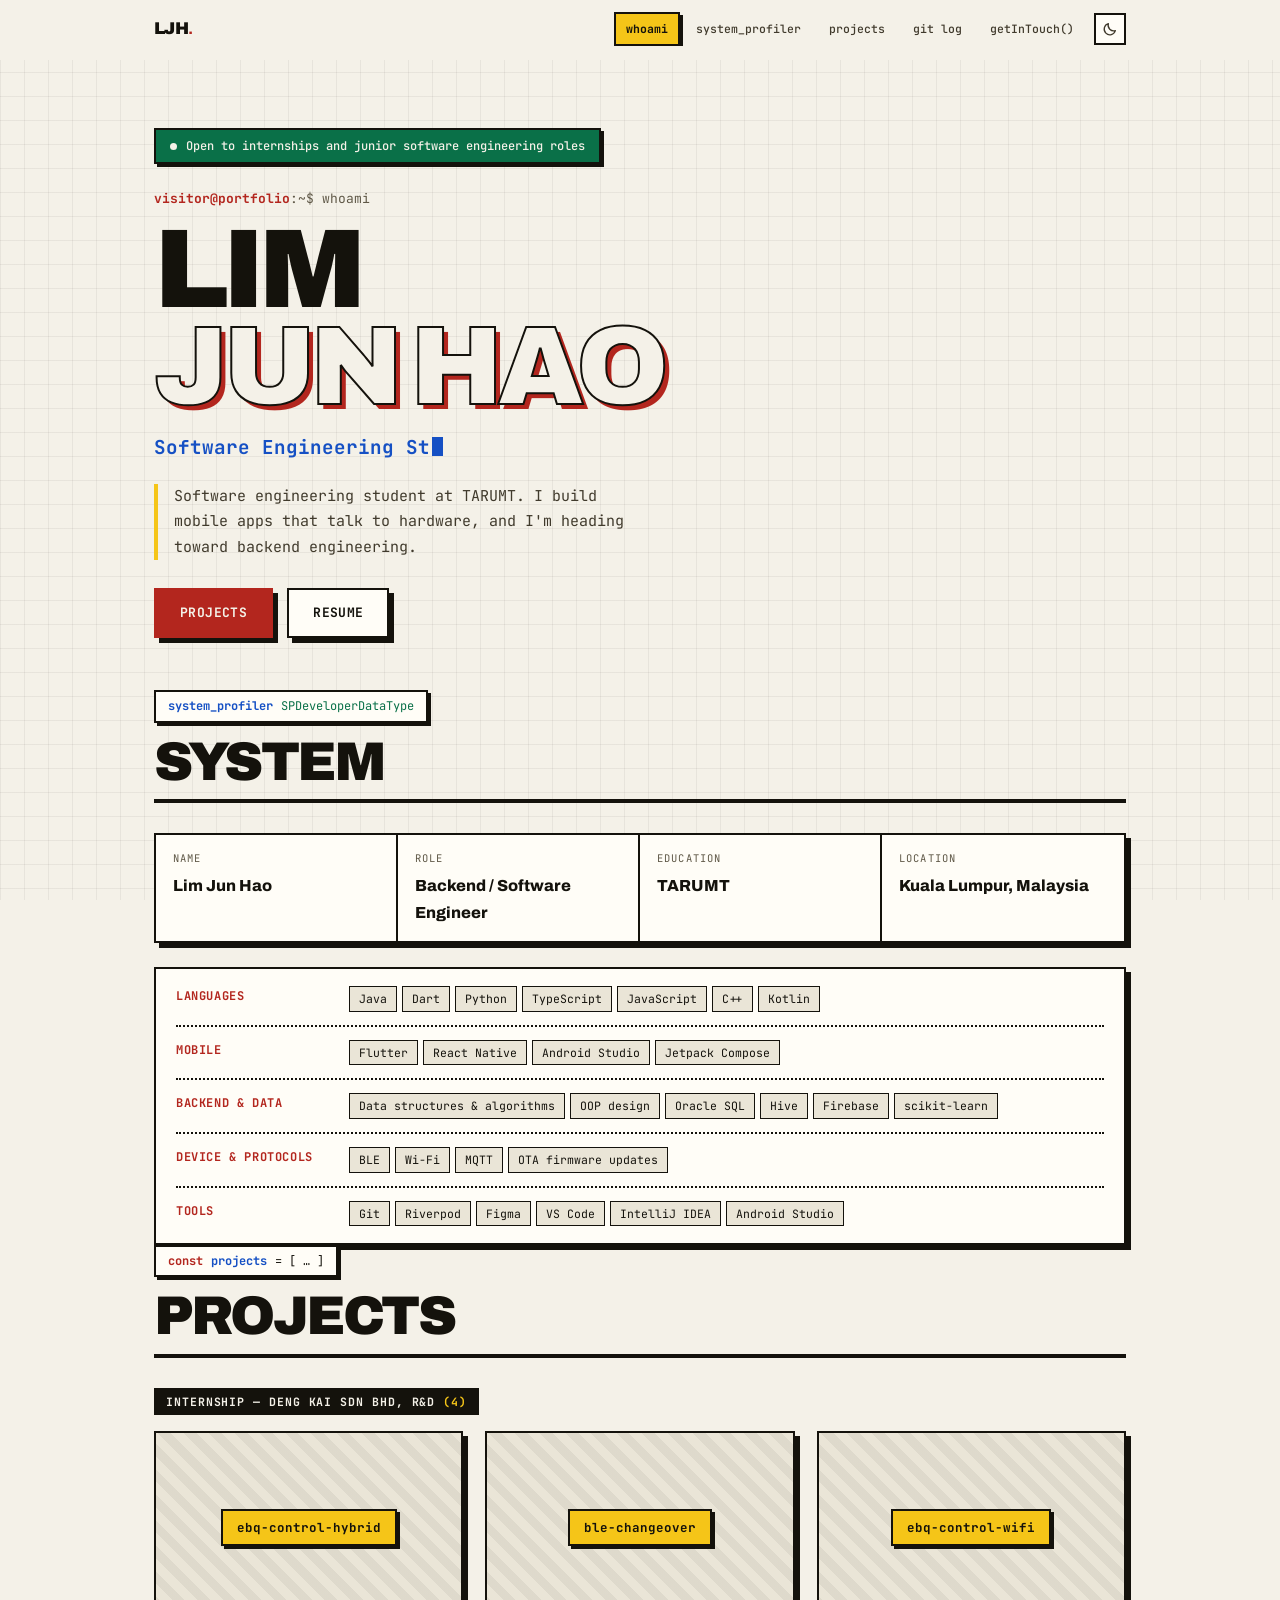
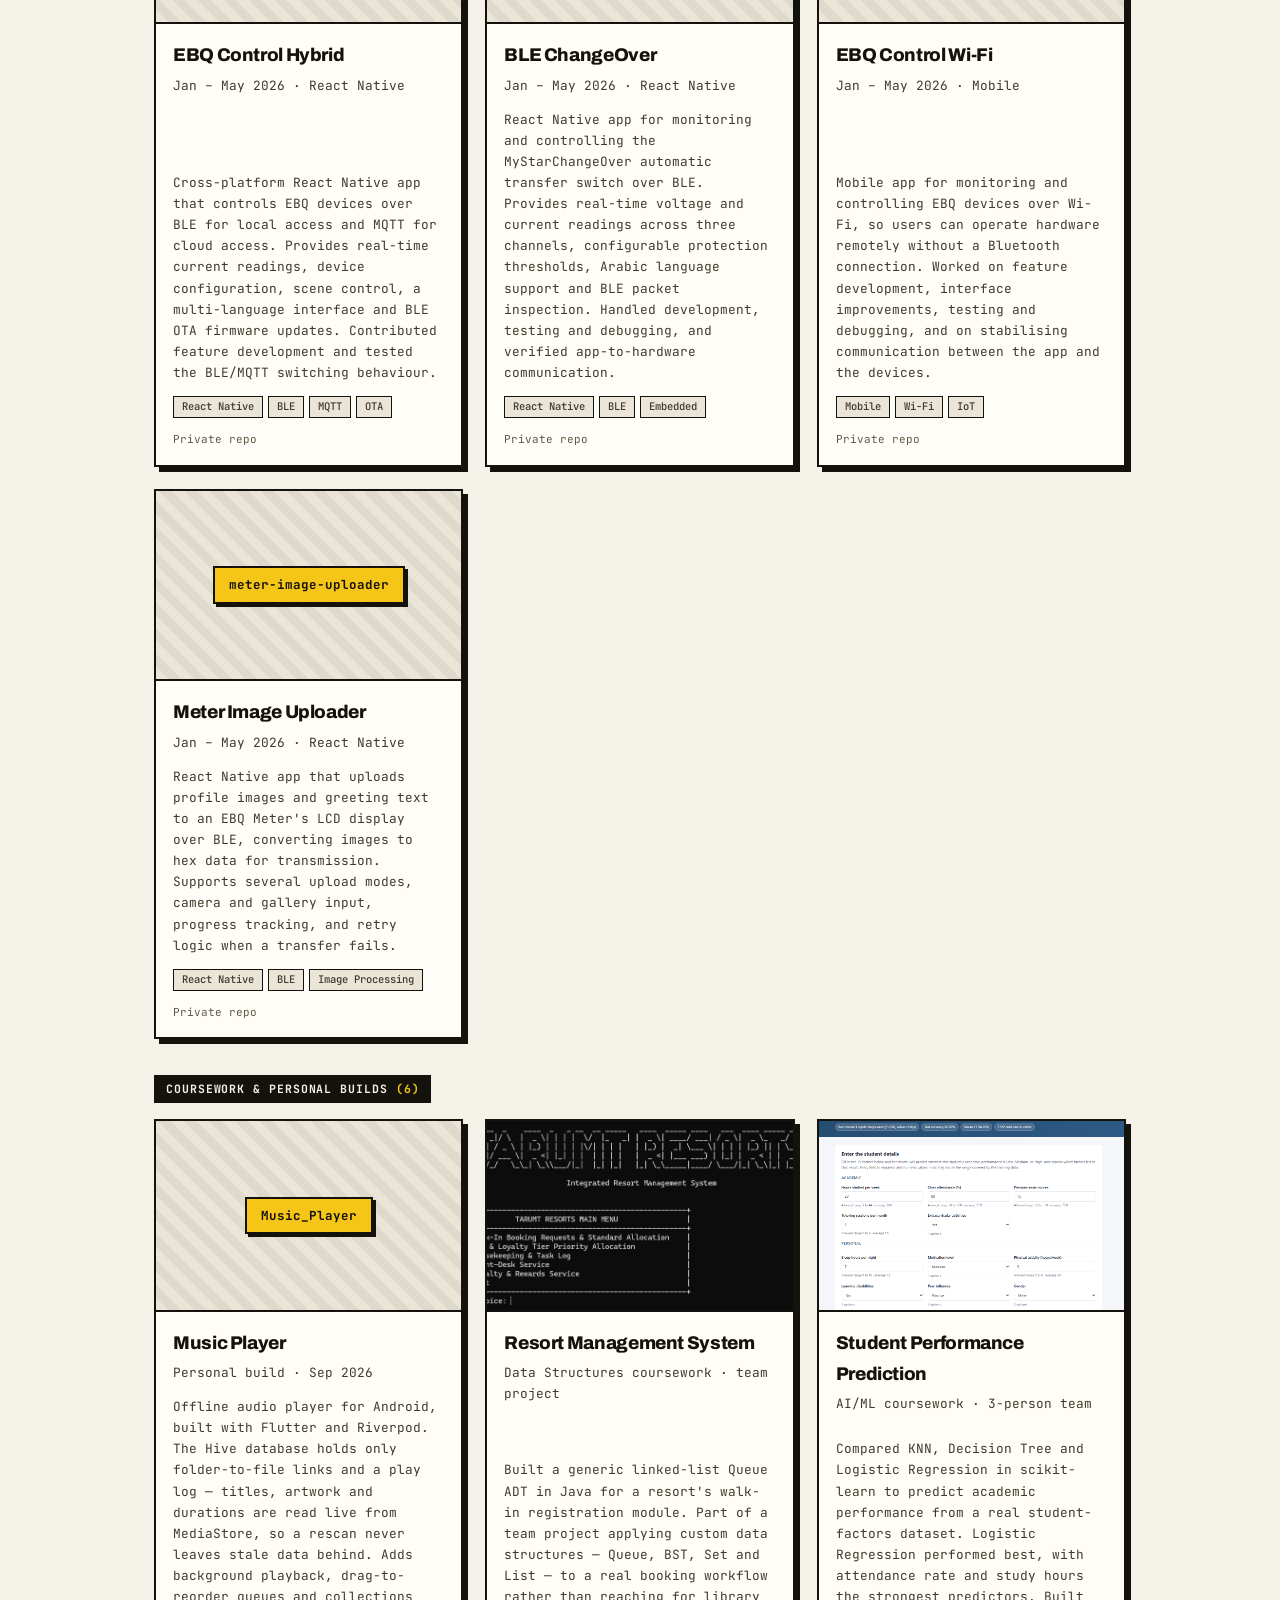
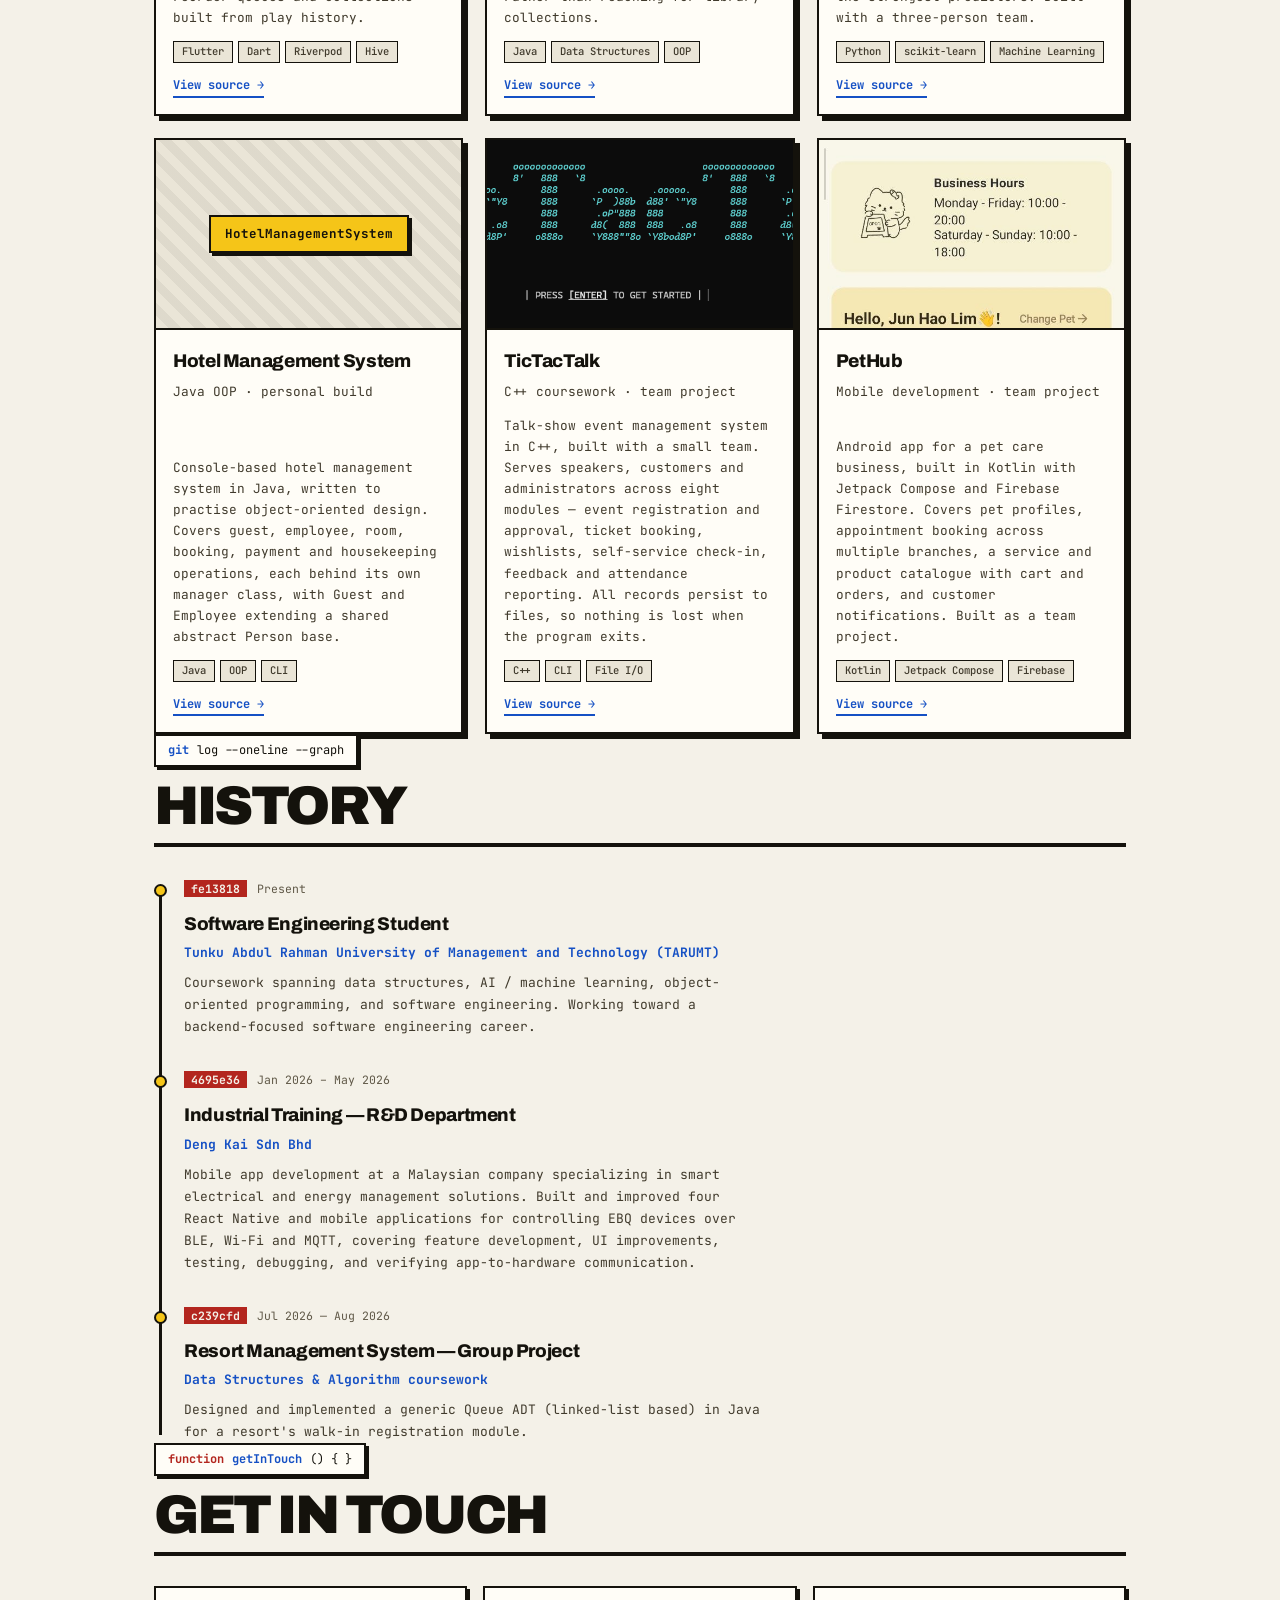
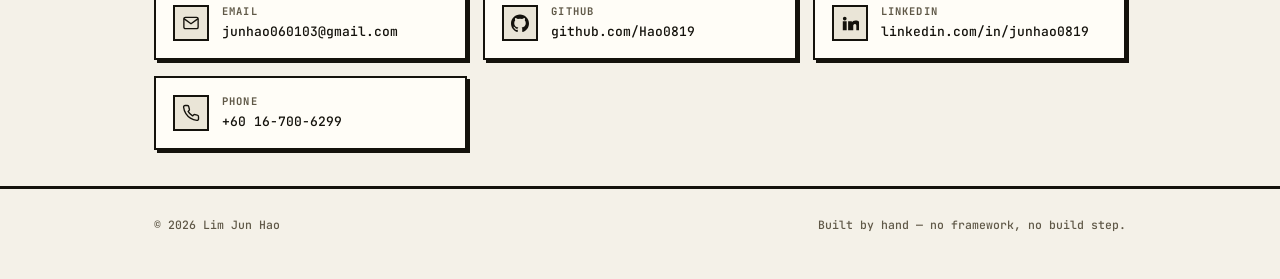
==== commit d718b012: "Rebuild as Paper & Ink, with a frosted-glass dark theme Light is preview C unchanged. Dark takes the" ====
--- a/index.html
+++ b/index.html
@@ -4,10 +4,15 @@
 <head>
   <meta charset="UTF-8">
   <meta name="viewport" content="width=device-width, initial-scale=1.0">
-  <meta name="description" content="Lim Jun Hao — computing student at TARUMT. Mobile apps that talk to hardware, heading toward backend engineering.">
+  <meta name="description" content="Lim Jun Hao — software engineering student at TARUMT. I build mobile apps that talk to hardware, and I'm heading toward backend engineering.">
   <meta name="author" content="Lim Jun Hao">
-  <meta name="theme-color" content="#0D1117">
-  <title>Lim Jun Hao — Hao0819</title>
+  <meta name="theme-color" content="#F4F1E8" media="(prefers-color-scheme: light)">
+  <meta name="theme-color" content="#0A0F1A" media="(prefers-color-scheme: dark)">
+  <title>Lim Jun Hao — Software Engineering Student</title>
+
+  <link rel="preconnect" href="https://fonts.googleapis.com">
+  <link rel="preconnect" href="https://fonts.gstatic.com" crossorigin>
+  <link href="https://fonts.googleapis.com/css2?family=Archivo:wght@500;700;800;900&family=JetBrains+Mono:wght@400;500;700&display=swap" rel="stylesheet">
   <link rel="stylesheet" href="style.css">
 
   <script>
@@ -22,155 +27,85 @@
 
 <body>
 
-  <a class="skip-link" href="#pinned">Skip to projects</a>
+  <a class="skip-link" href="#projects">Skip to projects</a>
 
-  <!-- ══════════════ HEADER ══════════════ -->
-  <header class="topbar">
-    <div class="wrap topbar-inner">
-      <a href="#top" class="topbar-brand" aria-label="Home">
-        <svg width="28" height="28" viewBox="0 0 16 16" fill="currentColor" aria-hidden="true">
-          <path d="M8 0C3.58 0 0 3.58 0 8c0 3.54 2.29 6.53 5.47 7.59.4.07.55-.17.55-.38 0-.19-.01-.82-.01-1.49-2.01.37-2.53-.49-2.69-.94-.09-.23-.48-.94-.82-1.13-.28-.15-.68-.52-.01-.53.63-.01 1.08.58 1.23.82.72 1.21 1.87.87 2.33.66.07-.52.28-.87.51-1.07-1.78-.2-3.64-.89-3.64-3.95 0-.87.31-1.59.82-2.15-.08-.2-.36-1.02.08-2.12 0 0 .67-.21 2.2.82.64-.18 1.32-.27 2-.27s1.36.09 2 .27c1.53-1.04 2.2-.82 2.2-.82.44 1.1.16 1.92.08 2.12.51.56.82 1.27.82 2.15 0 3.07-1.87 3.75-3.65 3.95.29.25.54.73.54 1.48 0 1.07-.01 1.93-.01 2.2 0 .21.15.46.55.38A8.01 8.01 0 0 0 16 8c0-4.42-3.58-8-8-8z"></path>
-        </svg>
-        <span class="topbar-handle" id="topbar-handle">Hao0819</span>
-      </a>
+  <!-- ══════════════ NAV ══════════════ -->
+  <nav id="nav">
+    <div class="nav-in">
+      <a href="#top" class="logo" aria-label="Home">LJH<b>.</b></a>
+
+      <div class="nav-links">
+        <a href="#top">whoami</a>
+        <a href="#system">system_profiler</a>
+        <a href="#projects">projects</a>
+        <a href="#log">git log</a>
+        <a href="#touch">getInTouch()</a>
+      </div>
 
       <button class="theme-btn" id="theme-btn" type="button" aria-label="Switch theme">
         <svg class="icon-sun" width="16" height="16" viewBox="0 0 24 24" fill="none" stroke="currentColor"
-          stroke-width="1.9" stroke-linecap="round" aria-hidden="true">
+          stroke-width="2" stroke-linecap="round" aria-hidden="true">
           <circle cx="12" cy="12" r="4.2"></circle>
           <path d="M12 2.5v2M12 19.5v2M2.5 12h2M19.5 12h2M5.3 5.3l1.4 1.4M17.3 17.3l1.4 1.4M18.7 5.3l-1.4 1.4M6.7 17.3l-1.4 1.4"></path>
         </svg>
         <svg class="icon-moon" width="16" height="16" viewBox="0 0 24 24" fill="none" stroke="currentColor"
-          stroke-width="1.9" stroke-linecap="round" stroke-linejoin="round" aria-hidden="true">
+          stroke-width="2" stroke-linecap="round" stroke-linejoin="round" aria-hidden="true">
           <path d="M20 14.5A8.5 8.5 0 0 1 9.5 4a8.5 8.5 0 1 0 10.5 10.5z"></path>
         </svg>
       </button>
     </div>
-  </header>
-
-  <!-- ══════════════ TABS ══════════════ -->
-  <nav class="tabs" id="tabs" aria-label="Sections">
-    <div class="wrap tabs-inner">
-      <a href="#top" class="tab">
-        <svg width="16" height="16" viewBox="0 0 16 16" fill="currentColor" aria-hidden="true">
-          <path d="M2 2.5A1.5 1.5 0 0 1 3.5 1h9A1.5 1.5 0 0 1 14 2.5v11a1.5 1.5 0 0 1-1.5 1.5h-9A1.5 1.5 0 0 1 2 13.5v-11zM4 4h8v1.5H4V4zm0 3.5h8V9H4V7.5zM4 11h5v1.5H4V11z"></path>
-        </svg>
-        Overview
-      </a>
-      <a href="#pinned" class="tab">
-        <svg width="16" height="16" viewBox="0 0 16 16" fill="currentColor" aria-hidden="true">
-          <path d="M2 2.5A2.5 2.5 0 0 1 4.5 0h8.75a.75.75 0 0 1 .75.75v12.5a.75.75 0 0 1-.75.75h-2.5a.75.75 0 0 1 0-1.5h1.75v-2h-8a1 1 0 0 0-.714 1.7.75.75 0 1 1-1.072 1.05A2.495 2.495 0 0 1 2 11.5v-9zm10.5 7V1.5h-8a1 1 0 0 0-1 1v6.708A2.486 2.486 0 0 1 4.5 9h8z"></path>
-        </svg>
-        Projects
-        <span class="tab-count" id="tab-count-projects">10</span>
-      </a>
-      <a href="#experience" class="tab">
-        <svg width="16" height="16" viewBox="0 0 16 16" fill="currentColor" aria-hidden="true">
-          <path d="M6.75 0h2.5A1.75 1.75 0 0 1 11 1.75V3h3.25c.966 0 1.75.784 1.75 1.75v8.5A1.75 1.75 0 0 1 14.25 15H1.75A1.75 1.75 0 0 1 0 13.25v-8.5C0 3.784.784 3 1.75 3H5V1.75C5 .784 5.784 0 6.75 0zm2.75 3V1.75a.25.25 0 0 0-.25-.25h-2.5a.25.25 0 0 0-.25.25V3h3z"></path>
-        </svg>
-        Experience
-      </a>
-      <a href="#contact" class="tab">
-        <svg width="16" height="16" viewBox="0 0 16 16" fill="currentColor" aria-hidden="true">
-          <path d="M1.75 2h12.5A1.75 1.75 0 0 1 16 3.75v8.5A1.75 1.75 0 0 1 14.25 14H1.75A1.75 1.75 0 0 1 0 12.25v-8.5C0 2.784.784 2 1.75 2zM1.5 4.5v7.75c0 .138.112.25.25.25h12.5a.25.25 0 0 0 .25-.25V4.5L8 8.75 1.5 4.5z"></path>
-        </svg>
-        Contact
-      </a>
-    </div>
   </nav>
 
-  <div class="wrap layout" id="top">
+  <main id="top">
 
-    <!-- ══════════════ SIDEBAR ══════════════ -->
-    <aside class="side">
-      <div class="side-sticky">
-        <div class="avatar" id="avatar" aria-hidden="true">LJH</div>
+    <!-- ══════════════ HERO ══════════════ -->
+    <section class="hero wrap">
+      <p class="pill"><span class="pdot" aria-hidden="true"></span><span id="avail">Open to internships</span></p>
+      <p class="prompt"><em>visitor@portfolio</em>:~$ whoami</p>
+      <h1><span id="name-first">Lim</span><span id="name-last">Jun Hao</span></h1>
+      <p class="role"><span id="role">Mobile Developer</span><i class="caret" aria-hidden="true"></i></p>
+      <p class="lede" id="lede">Software engineering student at TARUMT.</p>
+      <div class="cta">
+        <a class="btn btn-p" href="#projects">Projects</a>
+        <a class="btn btn-g" href="assets/LIMJUNHAO_resume.pdf" download="Lim_Jun_Hao_Resume.pdf">Resume</a>
+      </div>
+    </section>
 
-        <h1 class="side-name">Lim Jun Hao</h1>
-        <p class="side-handle" id="side-handle">Hao0819</p>
+    <!-- ══════════════ SYSTEM ══════════════ -->
+    <section id="system" class="wrap">
+      <p class="sec-label rv"><span class="fn">system_profiler</span> <span class="str">SPDeveloperDataType</span></p>
+      <h2 class="sec-title rv">System</h2>
+      <dl class="spec rv" id="spec"></dl>
+      <div class="panel kit rv" id="kit"></div>
+    </section>
 
-        <div class="side-bio" id="side-bio">
-          <p>Computing student at TARUMT.</p>
-        </div>
+    <!-- ══════════════ PROJECTS ══════════════ -->
+    <section id="projects" class="wrap">
+      <p class="sec-label rv"><span class="kw">const</span> <span class="fn">projects</span> = [ &hellip; ]</p>
+      <h2 class="sec-title rv">Projects</h2>
+      <div id="projwrap"></div>
+    </section>
 
-        <p class="open-badge">
-          <span class="dot" aria-hidden="true"></span>
-          <span id="availability-text">Open to internships and junior software engineering roles</span>
-        </p>
+    <!-- ══════════════ GIT LOG ══════════════ -->
+    <section id="log" class="wrap">
+      <p class="sec-label rv"><span class="fn">git</span> log --oneline --graph</p>
+      <h2 class="sec-title rv">History</h2>
+      <div class="log" id="timeline"></div>
+    </section>
 
-        <a href="assets/LIMJUNHAO_resume.pdf" download="Lim_Jun_Hao_Resume.pdf" class="btn btn-primary">
-          <svg width="15" height="15" viewBox="0 0 24 24" fill="none" stroke="currentColor" stroke-width="2"
-            stroke-linecap="round" stroke-linejoin="round" aria-hidden="true">
-            <path d="M21 15v4a2 2 0 0 1-2 2H5a2 2 0 0 1-2-2v-4"></path>
-            <path d="M7 10l5 5 5-5M12 15V3"></path>
-          </svg>
-          Download resume
-        </a>
+    <!-- ══════════════ CONTACT ══════════════ -->
+    <section id="touch" class="wrap">
+      <p class="sec-label rv"><span class="kw">function</span> <span class="fn">getInTouch</span>() { }</p>
+      <h2 class="sec-title rv">Get in touch</h2>
+      <div class="touch rv" id="touchlist"></div>
+    </section>
 
-        <ul class="side-meta" id="side-meta">
-          <!-- Meta rows are loaded by profile-loader.js -->
-        </ul>
+  </main>
 
-        <div class="side-block">
-          <h2 class="side-heading">Skills</h2>
-          <div class="skills" id="skills">
-            <!-- Skill groups are loaded by profile-loader.js -->
-          </div>
-        </div>
-      </div>
-    </aside>
-
-    <!-- ══════════════ MAIN ══════════════ -->
-    <main class="main">
-
-      <!-- Pinned -->
-      <section id="pinned" class="block">
-        <div class="block-head">
-          <h2 class="block-title">Pinned</h2>
-        </div>
-        <div class="pin-grid" id="pin-grid">
-          <!-- Pinned cards are loaded by projects-loader.js -->
-        </div>
-      </section>
-
-      <!-- All projects -->
-      <section id="projects" class="block">
-        <div class="block-head">
-          <h2 class="block-title">All projects</h2>
-          <p class="block-note" id="projects-note"></p>
-        </div>
-        <div class="repo-list" id="repo-list">
-          <!-- Repo rows are loaded by projects-loader.js -->
-        </div>
-      </section>
-
-      <!-- Experience -->
-      <section id="experience" class="block">
-        <div class="block-head">
-          <h2 class="block-title">Experience</h2>
-        </div>
-        <ol class="timeline" id="timeline">
-          <!-- Entries are loaded by experience-loader.js -->
-        </ol>
-      </section>
-
-      <!-- Contact -->
-      <section id="contact" class="block">
-        <div class="block-head">
-          <h2 class="block-title">Contact</h2>
-        </div>
-        <div class="contact-list" id="contact-list">
-          <!-- Rows are loaded by contact-loader.js -->
-        </div>
-      </section>
-
-    </main>
-  </div>
-
-  <footer class="footer">
-    <div class="wrap footer-inner">
-      <p class="footer-copy">&copy; 2026 Lim Jun Hao</p>
-      <p class="footer-note">Built by hand — no framework, no build step.</p>
+  <footer>
+    <div class="wrap foot">
+      <span id="copy">&copy; 2026 Lim Jun Hao</span>
+      <span>Built by hand — no framework, no build step.</span>
     </div>
   </footer>
 
--- a/style.css
+++ b/style.css
@@ -1,616 +1,324 @@
 /* ===========================================================================
    Lim Jun Hao — portfolio
-   Laid out like a GitHub profile: sticky sidebar with the person, main column
-   with pinned projects, the full project list, experience and contact.
-
-   Colours follow GitHub's own Primer tokens, so the page reads as familiar to
-   anyone who spends their day on GitHub. Every colour lives in the blocks
-   below; nothing further down this file contains a literal colour.
+
+   One skeleton, two textures.
+
+   The layout, spacing, type scale and section order are identical in both
+   themes. What changes is the *material*:
+
+     light — graph paper, 2px ink borders, square corners, hard offset shadows
+     dark  — deep navy, 1px translucent borders, rounded corners, frosted glass
+
+   That is expressed through four "texture" tokens (--radius, --bd, --shadow,
+   --card / --blur). Every rule below uses those, so neither theme needs its
+   own layout rules and the two can never drift apart.
    =========================================================================== */
 
+/* ---------------------------------------------------------------------------
+   LIGHT — Paper & Ink (the default)
+   --------------------------------------------------------------------------- */
 :root {
-    /* Dark (Primer dark) — the default, and what an unset system preference gets */
-    --canvas: #0D1117;
-    --canvas-inset: #010409;
-    --canvas-subtle: #161B22;
-
-    --border: #30363D;
-    --border-muted: #21262D;
-
-    --fg: #E6EDF3;
-    --fg-muted: #9198A1;
-
-    --accent: #4493F8;
-    --success: #3FB950;
-    --attention: #D29922;
-
-    /* Two steps darker than GitHub's own dark-mode green: white on #238636 is
-       only ~4.3:1, and this button's label is 14px, so it needs the full 4.5. */
-    --btn-bg: #1A7F37;
-    --btn-bg-hover: #1F883D;
-    --btn-fg: #FFFFFF;
-
-    --neutral-subtle: rgba(110, 118, 129, 0.15);
-
-    --font: -apple-system, BlinkMacSystemFont, 'Segoe UI', 'Noto Sans', Helvetica, Arial, sans-serif;
-
-    --wrap: 1280px;
-    --side-w: 296px;
-    --radius: 6px;
-}
-
-/* Light (Primer light), for anyone whose system asks for it */
-@media (prefers-color-scheme: light) {
-    :root:not([data-theme="dark"]) {
-        --canvas: #FFFFFF;
-        --canvas-inset: #F6F8FA;
-        --canvas-subtle: #F6F8FA;
-
-        --border: #D1D9E0;
-        --border-muted: #D1D9E0;
-
-        --fg: #1F2328;
-        --fg-muted: #59636E;
-
-        --accent: #0969DA;
-        --success: #1A7F37;
-        --attention: #9A6700;
-
-        --btn-bg: #1F883D;
-        --btn-bg-hover: #1A7F37;
-        --btn-fg: #FFFFFF;
-
-        --neutral-subtle: rgba(129, 139, 152, 0.12);
-    }
-}
-
-/* An explicit choice from the toggle beats the system preference */
-:root[data-theme="light"] {
-    --canvas: #FFFFFF;
-    --canvas-inset: #F6F8FA;
-    --canvas-subtle: #F6F8FA;
-
-    --border: #D1D9E0;
-    --border-muted: #D1D9E0;
-
-    --fg: #1F2328;
-    --fg-muted: #59636E;
-
-    --accent: #0969DA;
-    --success: #1A7F37;
-    --attention: #9A6700;
-
-    --btn-bg: #1F883D;
-    --btn-bg-hover: #1A7F37;
-    --btn-fg: #FFFFFF;
-
-    --neutral-subtle: rgba(129, 139, 152, 0.12);
+  --paper:#F4F1E8; --paper2:#EAE5D7; --card-solid:#FFFDF7;
+  --ink:#14120C; --ink2:#403A2C; --ink3:#5F5847;
+  --red:#B3261E; --blue:#1550C4; --green:#0A7048; --yellow:#F5C518;
+  --on-accent:#F4F1E8;
+
+  /* Texture */
+  --radius:0px;
+  --radius-sm:0px;
+  --bd:2px;
+  --bd-color:var(--ink);
+  --card:var(--card-solid);
+  --blur:none;
+  --shadow:5px 5px 0 var(--ink);
+  --shadow-sm:3px 3px 0 var(--ink);
+  --shadow-lg:9px 9px 0 var(--ink);
+  --lift:translate(-4px,-4px);
+  --grid-line:rgba(20,18,12,.055);
+  --glow-1:transparent;
+  --glow-2:transparent;
+  --nav-bg:var(--paper);
+  --hero-stroke:2px;
+
+  --mono:'JetBrains Mono',ui-monospace,SFMono-Regular,Consolas,monospace;
+  --disp:'Archivo',-apple-system,BlinkMacSystemFont,'Segoe UI',sans-serif;
+  --ease:cubic-bezier(.22,1,.36,1);
+}
+
+/* ---------------------------------------------------------------------------
+   DARK — frosted glass over deep navy
+   Same token names, different material. Nothing else in this file changes.
+   --------------------------------------------------------------------------- */
+@media (prefers-color-scheme: dark) {
+  :root:not([data-theme="light"]) {
+    --paper:#0A0F1A; --paper2:#111A2B; --card-solid:#0E1726;
+    --ink:#EAF0F9; --ink2:#AEBDD2; --ink3:#8496AF;
+    --red:#F97393; --blue:#5AA7FB; --green:#4ADE9B; --yellow:#FBBF5A;
+    --on-accent:#08101C;
+
+    --radius:14px;
+    --radius-sm:9px;
+    --bd:1px;
+    --bd-color:rgba(255,255,255,.11);
+    --card:rgba(255,255,255,.045);
+    --blur:blur(12px);
+    --shadow:0 8px 32px rgba(0,0,0,.45);
+    --shadow-sm:0 4px 16px rgba(0,0,0,.35);
+    --shadow-lg:0 18px 46px rgba(0,0,0,.55);
+    --lift:translateY(-5px);
+    --grid-line:rgba(255,255,255,.028);
+    --glow-1:rgba(90,167,251,.16);
+    --glow-2:rgba(249,115,147,.10);
+    --nav-bg:rgba(10,15,26,.72);
+    --hero-stroke:1.5px;
+  }
+}
+
+:root[data-theme="dark"] {
+  --paper:#0A0F1A; --paper2:#111A2B; --card-solid:#0E1726;
+  --ink:#EAF0F9; --ink2:#AEBDD2; --ink3:#8496AF;
+  --red:#F97393; --blue:#5AA7FB; --green:#4ADE9B; --yellow:#FBBF5A;
+  --on-accent:#08101C;
+
+  --radius:14px;
+  --radius-sm:9px;
+  --bd:1px;
+  --bd-color:rgba(255,255,255,.11);
+  --card:rgba(255,255,255,.045);
+  --blur:blur(12px);
+  --shadow:0 8px 32px rgba(0,0,0,.45);
+  --shadow-sm:0 4px 16px rgba(0,0,0,.35);
+  --shadow-lg:0 18px 46px rgba(0,0,0,.55);
+  --lift:translateY(-5px);
+  --grid-line:rgba(255,255,255,.028);
+  --glow-1:rgba(90,167,251,.16);
+  --glow-2:rgba(249,115,147,.10);
+  --nav-bg:rgba(10,15,26,.72);
+  --hero-stroke:1.5px;
 }
 
 /* ---------------------------------------------------------------------------
    Base
    --------------------------------------------------------------------------- */
-*, *::before, *::after { box-sizing: border-box; }
-* { margin: 0; padding: 0; }
-
-html {
-    scroll-behavior: smooth;
-    scroll-padding-top: 76px;
-    -webkit-text-size-adjust: 100%;
-}
-
-body {
-    font-family: var(--font);
-    font-size: 14px;
-    line-height: 1.55;
-    color: var(--fg);
-    background: var(--canvas);
-    -webkit-font-smoothing: antialiased;
-}
-
-h1, h2, h3 { font-weight: 600; line-height: 1.3; }
-a { color: var(--accent); text-decoration: none; }
-a:hover { text-decoration: underline; }
-img { display: block; max-width: 100%; }
-ul, ol { list-style: none; }
-
-:focus-visible {
-    outline: 2px solid var(--accent);
-    outline-offset: 2px;
-    border-radius: 4px;
-}
-
-.wrap {
-    max-width: var(--wrap);
-    margin: 0 auto;
-    padding: 0 24px;
-}
-
-.skip-link {
-    position: absolute;
-    left: 12px; top: -60px;
-    z-index: 200;
-    padding: 9px 15px;
-    background: var(--accent);
-    color: var(--btn-fg);
-    font-weight: 500;
-    border-radius: var(--radius);
-    transition: top 0.2s;
-}
-.skip-link:focus { top: 12px; text-decoration: none; }
-
-/* ---------------------------------------------------------------------------
-   Top bar
-   --------------------------------------------------------------------------- */
-.topbar {
-    background: var(--canvas-inset);
-    border-bottom: 1px solid var(--border-muted);
-}
-.topbar-inner {
-    height: 56px;
-    display: flex;
-    align-items: center;
-    gap: 12px;
-}
-.topbar-brand {
-    display: flex;
-    align-items: center;
-    gap: 10px;
-    color: var(--fg);
-}
-.topbar-brand:hover { text-decoration: none; }
-.topbar-handle { font-size: 0.9375rem; font-weight: 600; }
-
-.theme-btn {
-    margin-left: auto;
-    display: grid;
-    place-items: center;
-    width: 32px; height: 32px;
-    color: var(--fg-muted);
-    background: transparent;
-    border: 1px solid var(--border);
-    border-radius: var(--radius);
-    cursor: pointer;
-    transition: color 0.15s, background 0.15s;
-}
-.theme-btn:hover { color: var(--fg); background: var(--neutral-subtle); }
-.theme-btn svg { grid-area: 1 / 1; }
-
-/* Show the icon for the theme you would switch TO. The explicit data-theme
-   rules come last so a saved choice beats the system preference. */
-.icon-sun { display: block; }
-.icon-moon { display: none; }
-@media (prefers-color-scheme: light) {
-    :root:not([data-theme="dark"]) .icon-sun { display: none; }
-    :root:not([data-theme="dark"]) .icon-moon { display: block; }
-}
-:root[data-theme="light"] .icon-sun { display: none; }
-:root[data-theme="light"] .icon-moon { display: block; }
-:root[data-theme="dark"] .icon-sun { display: block; }
-:root[data-theme="dark"] .icon-moon { display: none; }
-
-/* ---------------------------------------------------------------------------
-   Tabs
-   --------------------------------------------------------------------------- */
-.tabs {
-    position: sticky;
-    top: 0;
-    z-index: 50;
-    background: var(--canvas);
-    border-bottom: 1px solid var(--border);
-}
-.tabs-inner {
-    display: flex;
-    gap: 8px;
-    overflow-x: auto;
-    scrollbar-width: none;
-    -ms-overflow-style: none;
-}
-.tabs-inner::-webkit-scrollbar { display: none; }
-
-.tab {
-    display: flex;
-    align-items: center;
-    gap: 8px;
-    flex-shrink: 0;
-    padding: 12px 8px 10px;
-    margin-bottom: -1px;
-    color: var(--fg);
-    font-size: 0.875rem;
-    border-bottom: 2px solid transparent;
-    border-radius: var(--radius) var(--radius) 0 0;
-    transition: border-color 0.15s, background 0.15s;
-}
-.tab:hover { text-decoration: none; border-bottom-color: var(--border); background: var(--neutral-subtle); }
-.tab.active { border-bottom-color: var(--attention); font-weight: 600; }
-.tab svg { color: var(--fg-muted); flex-shrink: 0; }
-
-.tab-count {
-    padding: 1px 7px;
-    font-size: 0.75rem;
-    line-height: 1.5;
-    color: var(--fg);
-    background: var(--neutral-subtle);
-    border-radius: 999px;
-}
-
-/* ---------------------------------------------------------------------------
-   Layout
-   --------------------------------------------------------------------------- */
-.layout {
-    display: grid;
-    grid-template-columns: var(--side-w) minmax(0, 1fr);
-    gap: 32px;
-    padding-top: 24px;
-    padding-bottom: 56px;
-    align-items: start;
-}
-
-/* ---------------------------------------------------------------------------
-   Sidebar
-   --------------------------------------------------------------------------- */
-.side-sticky { position: sticky; top: 72px; }
-
-.avatar {
-    display: grid;
-    place-items: center;
-    width: 180px; height: 180px;
-    margin-bottom: 16px;
-    font-size: 3rem;
-    font-weight: 700;
-    letter-spacing: 0.02em;
-    color: var(--fg-muted);
-    background: var(--canvas-subtle);
-    border: 1px solid var(--border);
-    border-radius: 50%;
-}
-
-.side-name { font-size: 1.5rem; line-height: 1.25; color: var(--fg); }
-.side-handle {
-    font-size: 1.25rem;
-    font-weight: 300;
-    line-height: 1.25;
-    color: var(--fg-muted);
-    margin-bottom: 16px;
-}
-
-.side-bio { margin-bottom: 16px; }
-.side-bio p { color: var(--fg); margin-bottom: 4px; }
-.side-bio p:last-child { margin-bottom: 0; }
-
-.open-badge {
-    display: flex;
-    align-items: flex-start;
-    gap: 8px;
-    padding: 8px 12px;
-    margin-bottom: 16px;
-    font-size: 0.8125rem;
-    color: var(--fg-muted);
-    background: var(--canvas-subtle);
-    border: 1px solid var(--border);
-    border-radius: var(--radius);
-}
-.dot {
-    width: 8px; height: 8px;
-    margin-top: 6px;
-    border-radius: 50%;
-    background: var(--success);
-    flex-shrink: 0;
-}
-
-.btn {
-    display: flex;
-    align-items: center;
-    justify-content: center;
-    gap: 8px;
-    width: 100%;
-    padding: 6px 16px;
-    font-family: inherit;
-    font-size: 0.875rem;
-    font-weight: 500;
-    border: 1px solid transparent;
-    border-radius: var(--radius);
-    cursor: pointer;
-    transition: background 0.15s;
-}
-.btn-primary { background: var(--btn-bg); color: var(--btn-fg); }
-.btn-primary:hover { background: var(--btn-bg-hover); text-decoration: none; }
-
-.side-meta {
-    padding: 16px 0;
-    margin-top: 16px;
-    border-top: 1px solid var(--border-muted);
-}
-.meta-row {
-    display: flex;
-    align-items: center;
-    gap: 8px;
-    padding: 4px 0;
-    font-size: 0.875rem;
-    color: var(--fg-muted);
-    min-width: 0;
-}
-.meta-row svg { color: var(--fg-muted); flex-shrink: 0; }
-.meta-row a { color: var(--fg-muted); overflow: hidden; text-overflow: ellipsis; white-space: nowrap; }
-.meta-row a:hover { color: var(--accent); }
-
-.side-block { padding-top: 16px; border-top: 1px solid var(--border-muted); }
-.side-heading { font-size: 1rem; color: var(--fg); margin-bottom: 12px; }
-
-/* Containers the loaders fill; min-width keeps long chips inside the grid */
-.skills, .main { min-width: 0; }
-
-.skill-group + .skill-group { margin-top: 14px; }
-.skill-label {
-    font-size: 0.75rem;
-    font-weight: 600;
-    color: var(--fg-muted);
-    margin-bottom: 6px;
-}
-.skill-chips { display: flex; flex-wrap: wrap; gap: 4px; }
-.chip {
-    font-size: 0.75rem;
-    color: var(--accent);
-    padding: 1px 9px;
-    background: var(--neutral-subtle);
-    border-radius: 999px;
-}
-
-/* ---------------------------------------------------------------------------
-   Main blocks
-   --------------------------------------------------------------------------- */
-.block { margin-bottom: 32px; }
-.block-head {
-    display: flex;
-    align-items: baseline;
-    gap: 12px;
-    margin-bottom: 8px;
-}
-.block-title { font-size: 1rem; color: var(--fg); font-weight: 400; }
-.block-note { font-size: 0.75rem; color: var(--fg-muted); margin-left: auto; }
-
-/* ---------------------------------------------------------------------------
-   Pinned cards
-   --------------------------------------------------------------------------- */
-.pin-grid {
-    display: grid;
-    grid-template-columns: repeat(auto-fill, minmax(320px, 1fr));
-    gap: 16px;
-}
-
-.pin {
-    display: flex;
-    flex-direction: column;
-    padding: 16px;
-    background: var(--canvas);
-    border: 1px solid var(--border);
-    border-radius: var(--radius);
-    transition: border-color 0.15s;
-}
-.pin:hover { border-color: var(--fg-muted); }
-
-.pin-top {
-    display: flex;
-    align-items: center;
-    gap: 8px;
-    margin-bottom: 8px;
-}
-.pin-top svg { color: var(--fg-muted); flex-shrink: 0; }
-.pin-name {
-    font-size: 0.875rem;
-    font-weight: 600;
-    color: var(--accent);
-    min-width: 0;
-    overflow: hidden;
-    text-overflow: ellipsis;
-}
-/* Projects with no public repo: same slot, not a link */
-.pin-name-static { color: var(--fg); }
-
-.pill {
-    margin-left: auto;
-    flex-shrink: 0;
-    padding: 0 7px;
-    font-size: 0.6875rem;
-    line-height: 18px;
-    color: var(--fg-muted);
-    border: 1px solid var(--border);
-    border-radius: 999px;
-}
-
-.pin-desc {
-    font-size: 0.75rem;
-    color: var(--fg-muted);
-    margin-bottom: 16px;
-    flex: 1;
-}
-
-.pin-foot {
-    display: flex;
-    align-items: center;
-    flex-wrap: wrap;
-    gap: 6px 16px;
-    font-size: 0.75rem;
-    color: var(--fg-muted);
-}
-.lang { display: flex; align-items: center; gap: 5px; }
-.lang-dot {
-    width: 12px; height: 12px;
-    border-radius: 50%;
-    flex-shrink: 0;
-    /* Overridden inline by projects-loader.js from LANGUAGE_COLORS */
-    background: var(--fg-muted);
-}
-
-/* ---------------------------------------------------------------------------
-   Project list
-   --------------------------------------------------------------------------- */
-.repo-list { border-top: 1px solid var(--border-muted); }
-
-.repo-group-head {
-    padding: 16px 0 6px;
-    font-size: 0.75rem;
-    font-weight: 600;
-    color: var(--fg-muted);
-}
-
-.repo { padding: 16px 0; border-bottom: 1px solid var(--border-muted); }
-
-.repo-top {
-    display: flex;
-    align-items: baseline;
-    gap: 8px;
-    flex-wrap: wrap;
-    margin-bottom: 4px;
-}
-.repo-name { font-size: 1.25rem; font-weight: 600; color: var(--accent); }
-.repo-name-static { color: var(--fg); }
-
-.repo-desc {
-    font-size: 0.875rem;
-    color: var(--fg-muted);
-    max-width: 72ch;
-    margin-bottom: 10px;
-}
-
-.repo-foot {
-    display: flex;
-    align-items: center;
-    flex-wrap: wrap;
-    gap: 6px 16px;
-    font-size: 0.75rem;
-    color: var(--fg-muted);
-}
-.topics { display: flex; flex-wrap: wrap; gap: 4px; margin-bottom: 10px; }
-.topic {
-    font-size: 0.75rem;
-    line-height: 22px;
-    color: var(--accent);
-    padding: 0 10px;
-    background: var(--neutral-subtle);
-    border-radius: 999px;
-}
-
-.repo-shot {
-    margin-bottom: 12px;
-    max-width: 480px;
-    border: 1px solid var(--border);
-    border-radius: var(--radius);
-    overflow: hidden;
-    background: var(--canvas-subtle);
-}
-
-/* ---------------------------------------------------------------------------
-   Experience
-   --------------------------------------------------------------------------- */
-.timeline {
-    border: 1px solid var(--border);
-    border-radius: var(--radius);
-    overflow: hidden;
-}
-.entry {
-    display: grid;
-    grid-template-columns: 170px minmax(0, 1fr);
-    gap: 4px 20px;
-    padding: 16px;
-    border-bottom: 1px solid var(--border-muted);
-}
-.entry:last-child { border-bottom: none; }
-.entry:nth-child(odd) { background: var(--canvas-subtle); }
-
-.entry-date { font-size: 0.75rem; color: var(--fg-muted); padding-top: 3px; }
-.entry-title { font-size: 0.9375rem; color: var(--fg); }
-.entry-org { font-size: 0.8125rem; color: var(--accent); margin-bottom: 8px; }
-.entry-desc { font-size: 0.8125rem; color: var(--fg-muted); max-width: 72ch; }
-
-/* ---------------------------------------------------------------------------
-   Contact
-   --------------------------------------------------------------------------- */
-.contact-list {
-    border: 1px solid var(--border);
-    border-radius: var(--radius);
-    overflow: hidden;
-    max-width: 560px;
-}
-.contact-row {
-    display: flex;
-    align-items: center;
-    gap: 12px;
-    padding: 12px 16px;
-    color: var(--fg);
-    border-bottom: 1px solid var(--border-muted);
-    transition: background 0.15s;
-}
-.contact-row:last-child { border-bottom: none; }
-.contact-row:hover { background: var(--canvas-subtle); text-decoration: none; }
-.contact-row:hover .contact-value { color: var(--accent); }
-.contact-row svg { color: var(--fg-muted); flex-shrink: 0; }
-
-.contact-label { font-size: 0.8125rem; color: var(--fg-muted); width: 76px; flex-shrink: 0; }
-.contact-value {
-    font-size: 0.875rem;
-    min-width: 0;
-    overflow: hidden;
-    text-overflow: ellipsis;
-    white-space: nowrap;
-}
-.contact-arrow { margin-left: auto; }
-
-/* ---------------------------------------------------------------------------
-   Footer
-   --------------------------------------------------------------------------- */
-.footer { padding: 24px 0 40px; border-top: 1px solid var(--border-muted); }
-.footer-inner {
-    display: flex;
-    flex-wrap: wrap;
-    justify-content: space-between;
-    gap: 4px 20px;
-}
-.footer-copy, .footer-note { font-size: 0.75rem; color: var(--fg-muted); }
+*,*::before,*::after{box-sizing:border-box}*{margin:0;padding:0}
+html{scroll-behavior:smooth;scroll-padding-top:86px;-webkit-text-size-adjust:100%}
+body{font-family:var(--mono);font-size:14px;line-height:1.7;color:var(--ink2);background:var(--paper);
+  overflow-x:hidden;-webkit-font-smoothing:antialiased;transition:background .25s,color .25s}
+a{color:inherit;text-decoration:none}ul,ol{list-style:none}img{display:block;max-width:100%}
+:focus-visible{outline:3px solid var(--blue);outline-offset:2px}
+
+/* Graph paper in light, a faint mesh in dark — same element, different tone */
+body::before{content:'';position:fixed;inset:0;z-index:-2;pointer-events:none;
+  background-image:linear-gradient(var(--grid-line) 1px,transparent 1px),
+                   linear-gradient(90deg,var(--grid-line) 1px,transparent 1px);
+  background-size:24px 24px}
+/* A soft glow for the glass to sit on. The tokens are transparent in the
+   light theme, so this one rule serves both without duplication. */
+body::after{content:'';position:fixed;inset:0;z-index:-1;pointer-events:none;transition:background .3s;
+  background:radial-gradient(900px 560px at 15% -8%,var(--glow-1),transparent 62%),
+             radial-gradient(760px 480px at 88% 12%,var(--glow-2),transparent 60%)}
+
+.wrap{max-width:1020px;margin:0 auto;padding:0 24px}
+
+.skip-link{position:absolute;left:12px;top:-60px;z-index:200;padding:9px 16px;background:var(--blue);
+  color:var(--on-accent);font-weight:700;border-radius:var(--radius-sm);transition:top .2s}
+.skip-link:focus{top:12px}
+
+/* ---------------------------------------------------------------------------
+   Nav
+   --------------------------------------------------------------------------- */
+nav{position:fixed;top:0;left:0;right:0;z-index:60;background:var(--nav-bg);
+  backdrop-filter:var(--blur);-webkit-backdrop-filter:var(--blur);
+  border-bottom:var(--bd) solid transparent;transition:border-color .2s,background .25s}
+nav.stuck{border-bottom-color:var(--bd-color)}
+.nav-in{max-width:1020px;margin:0 auto;padding:0 24px;height:58px;display:flex;align-items:center;gap:8px}
+.logo{font-family:var(--disp);font-weight:900;font-size:17px;color:var(--ink);letter-spacing:-.03em}
+.logo b{color:var(--red)}
+.nav-links{margin-left:auto;display:flex;gap:4px;overflow-x:auto;scrollbar-width:none}
+.nav-links::-webkit-scrollbar{display:none}
+.nav-links a{font-size:11.5px;font-weight:500;color:var(--ink2);padding:5px 10px;white-space:nowrap;
+  border:var(--bd) solid transparent;border-radius:var(--radius-sm);transition:.15s}
+.nav-links a:hover{border-color:var(--bd-color);color:var(--ink)}
+.nav-links a.on{background:var(--yellow);border-color:var(--bd-color);color:#14120C;font-weight:700;box-shadow:var(--shadow-sm)}
+
+.theme-btn{flex-shrink:0;display:grid;place-items:center;width:32px;height:32px;color:var(--ink2);
+  background:var(--card);backdrop-filter:var(--blur);-webkit-backdrop-filter:var(--blur);
+  border:var(--bd) solid var(--bd-color);border-radius:var(--radius-sm);cursor:pointer;transition:.15s}
+.theme-btn:hover{color:var(--ink);transform:var(--lift);box-shadow:var(--shadow-sm)}
+.theme-btn svg{grid-area:1/1}
+/* Show the icon for the theme you would switch TO. Explicit data-theme last. */
+.icon-sun{display:none}.icon-moon{display:block}
+@media (prefers-color-scheme: dark){
+  :root:not([data-theme="light"]) .icon-sun{display:block}
+  :root:not([data-theme="light"]) .icon-moon{display:none}
+}
+:root[data-theme="dark"] .icon-sun{display:block}
+:root[data-theme="dark"] .icon-moon{display:none}
+:root[data-theme="light"] .icon-sun{display:none}
+:root[data-theme="light"] .icon-moon{display:block}
+
+/* ---------------------------------------------------------------------------
+   Sections
+   --------------------------------------------------------------------------- */
+section{padding:74px 0}
+.sec-label{display:inline-flex;align-items:center;gap:8px;font-size:12px;color:var(--ink);margin-bottom:12px;
+  padding:4px 12px;background:var(--card);backdrop-filter:var(--blur);-webkit-backdrop-filter:var(--blur);
+  border:var(--bd) solid var(--bd-color);border-radius:var(--radius-sm);box-shadow:var(--shadow-sm)}
+.sec-label .kw{color:var(--red);font-weight:700}
+.sec-label .fn{color:var(--blue);font-weight:700}
+.sec-label .str{color:var(--green)}
+h2.sec-title{font-family:var(--disp);font-size:clamp(2rem,6.5vw,3.4rem);font-weight:900;color:var(--ink);
+  letter-spacing:-.045em;line-height:1;text-transform:uppercase;margin-bottom:30px;
+  border-bottom:4px solid var(--bd-color);padding-bottom:10px}
+
+.panel{background:var(--card);backdrop-filter:var(--blur);-webkit-backdrop-filter:var(--blur);
+  border:var(--bd) solid var(--bd-color);border-radius:var(--radius);box-shadow:var(--shadow)}
+
+/* ---------------------------------------------------------------------------
+   Hero
+   --------------------------------------------------------------------------- */
+.hero{padding-top:128px;padding-bottom:52px}
+.pill{display:inline-flex;align-items:center;gap:9px;font-size:12px;font-weight:500;color:var(--on-accent);
+  padding:6px 14px;background:var(--green);border:var(--bd) solid var(--bd-color);border-radius:var(--radius-sm);
+  box-shadow:var(--shadow-sm);margin-bottom:24px}
+.pdot{width:7px;height:7px;border-radius:50%;background:var(--on-accent);animation:pulse 2s ease-in-out infinite}
+@keyframes pulse{0%,100%{opacity:1}50%{opacity:.35}}
+.prompt{font-size:13px;color:var(--ink3);margin-bottom:12px}
+.prompt em{color:var(--red);font-style:normal;font-weight:700}
+h1{font-family:var(--disp);font-size:clamp(3rem,13vw,7rem);font-weight:900;line-height:.86;
+  letter-spacing:-.055em;color:var(--ink);text-transform:uppercase;margin-bottom:16px}
+h1 span{display:block}
+h1 span:nth-child(2){color:var(--paper);-webkit-text-stroke:var(--hero-stroke) var(--ink);
+  text-shadow:5px 5px 0 var(--red)}
+.role{font-size:clamp(.95rem,2.8vw,1.2rem);font-weight:700;color:var(--blue);margin-bottom:20px;min-height:1.7em}
+.caret{display:inline-block;width:11px;height:1em;background:var(--blue);vertical-align:-2px;margin-left:2px;
+  animation:blink 1s step-end infinite}
+@keyframes blink{0%,49%{opacity:1}50%,100%{opacity:0}}
+.lede{font-size:15px;color:var(--ink2);max-width:54ch;margin-bottom:28px;
+  border-left:4px solid var(--yellow);padding-left:16px}
+.cta{display:flex;flex-wrap:wrap;gap:14px}
+.btn{display:inline-flex;align-items:center;gap:8px;padding:12px 24px;font-family:var(--mono);font-size:13px;
+  font-weight:700;border:var(--bd) solid var(--bd-color);border-radius:var(--radius-sm);cursor:pointer;
+  transition:.15s;text-transform:uppercase;letter-spacing:.03em;box-shadow:var(--shadow)}
+.btn:hover{transform:var(--lift);box-shadow:var(--shadow-lg)}
+.btn-p{color:var(--on-accent);background:var(--red);border-color:var(--red)}
+.btn-g{color:var(--ink);background:var(--card);backdrop-filter:var(--blur);-webkit-backdrop-filter:var(--blur)}
+
+/* ---------------------------------------------------------------------------
+   system_profiler
+   --------------------------------------------------------------------------- */
+.spec{display:grid;grid-template-columns:repeat(auto-fit,minmax(210px,1fr));margin-bottom:24px;
+  background:var(--card);backdrop-filter:var(--blur);-webkit-backdrop-filter:var(--blur);
+  border:var(--bd) solid var(--bd-color);border-radius:var(--radius);box-shadow:var(--shadow);overflow:hidden}
+.spec > div{padding:15px 17px;border-right:var(--bd) solid var(--bd-color)}
+.spec > div:last-child{border-right:none}
+.spec dt{font-size:10.5px;letter-spacing:.11em;text-transform:uppercase;color:var(--ink3);margin-bottom:4px}
+.spec dd{font-family:var(--disp);font-size:16px;color:var(--ink);font-weight:800}
+.kit{padding:4px 20px}
+.kit-row{display:grid;grid-template-columns:155px 1fr;gap:8px 18px;padding:13px 0;
+  border-bottom:var(--bd) dotted var(--bd-color)}
+.kit-row:last-child{border-bottom:none}
+.kit-k{font-size:12px;font-weight:700;color:var(--red);text-transform:uppercase;letter-spacing:.05em}
+.chips{display:flex;flex-wrap:wrap;gap:5px}
+.chip{font-size:11.5px;color:var(--ink);padding:2px 9px;background:var(--paper2);
+  border:calc(var(--bd) * .75) solid var(--bd-color);border-radius:var(--radius-sm);transition:.14s}
+.chip:hover{background:var(--yellow);color:#14120C;transform:translate(-1px,-1px);box-shadow:var(--shadow-sm)}
+
+/* ---------------------------------------------------------------------------
+   Projects
+   --------------------------------------------------------------------------- */
+.grp{display:inline-block;font-size:11.5px;font-weight:700;letter-spacing:.08em;text-transform:uppercase;
+  color:var(--paper);background:var(--ink);padding:4px 12px;border-radius:var(--radius-sm);margin:36px 0 16px}
+.grp:first-of-type{margin-top:0}
+.grp-n{color:var(--yellow)}
+.cards{display:grid;grid-template-columns:repeat(auto-fill,minmax(300px,1fr));gap:22px}
+.card{display:flex;flex-direction:column;background:var(--card);
+  backdrop-filter:var(--blur);-webkit-backdrop-filter:var(--blur);
+  border:var(--bd) solid var(--bd-color);border-radius:var(--radius);box-shadow:var(--shadow);
+  overflow:hidden;transition:transform .22s var(--ease),box-shadow .22s,border-color .22s}
+.card:hover{transform:var(--lift);box-shadow:var(--shadow-lg)}
+.shot{aspect-ratio:16/10;overflow:hidden;background:var(--paper2);
+  border-bottom:var(--bd) solid var(--bd-color);position:relative}
+.shot img{width:100%;height:100%;object-fit:cover;transition:transform .35s var(--ease)}
+.card:hover .shot img{transform:scale(1.04)}
+/* Placeholder for the projects with no screenshot yet */
+.ph{position:absolute;inset:0;display:grid;place-items:center;background:var(--paper2);
+  background-image:repeating-linear-gradient(45deg,transparent,transparent 9px,var(--grid-line) 9px,var(--grid-line) 18px)}
+.ph span{font-size:12.5px;font-weight:700;color:#14120C;text-align:center;padding:6px 14px;background:var(--yellow);
+  border:var(--bd) solid var(--bd-color);border-radius:var(--radius-sm);box-shadow:var(--shadow-sm);word-break:break-word}
+.cbody{padding:16px 17px;display:flex;flex-direction:column;flex:1}
+.cbody h3{font-family:var(--disp);font-size:1.15rem;font-weight:800;color:var(--ink);letter-spacing:-.02em;margin-bottom:3px}
+.cmeta{font-size:11px;color:var(--ink3);margin-bottom:10px}
+.cbody p{font-size:12.8px;color:var(--ink2);line-height:1.65;margin-bottom:13px;flex:1}
+.tags{display:flex;flex-wrap:wrap;gap:5px;margin-bottom:12px}
+.tag{font-size:10.5px;font-weight:500;color:var(--ink2);padding:1px 8px;background:var(--paper2);
+  border:calc(var(--bd) * .75) solid var(--bd-color);border-radius:var(--radius-sm)}
+.clink{font-size:12px;font-weight:700;color:var(--blue);align-self:flex-start;border-bottom:2px solid var(--blue)}
+.clink:hover{background:var(--blue);color:var(--on-accent);padding:0 4px;border-radius:var(--radius-sm)}
+.priv{font-size:11px;color:var(--ink3)}
+
+/* ---------------------------------------------------------------------------
+   git log
+   --------------------------------------------------------------------------- */
+.log{position:relative;padding-left:30px}
+.log::before{content:'';position:absolute;left:5px;top:8px;bottom:8px;width:3px;background:var(--bd-color)}
+.commit{position:relative;padding-bottom:30px}
+.commit:last-child{padding-bottom:0}
+.commit::before{content:'';position:absolute;left:-30px;top:7px;width:13px;height:13px;background:var(--yellow);
+  border:2.5px solid var(--bd-color);border-radius:50%}
+.chash{font-size:11.5px;font-weight:700;color:var(--on-accent);background:var(--red);padding:1px 7px;
+  border-radius:var(--radius-sm);margin-right:10px}
+.cdate{font-size:11.5px;color:var(--ink3)}
+.commit h3{font-family:var(--disp);font-size:1.15rem;font-weight:800;color:var(--ink);margin:8px 0 2px;letter-spacing:-.02em}
+.corg{font-size:12px;font-weight:700;color:var(--blue);margin-bottom:8px}
+.commit p{font-size:13px;max-width:72ch}
+
+/* ---------------------------------------------------------------------------
+   getInTouch
+   --------------------------------------------------------------------------- */
+.touch{display:grid;grid-template-columns:repeat(auto-fit,minmax(245px,1fr));gap:16px}
+.trow{display:flex;align-items:center;gap:13px;padding:15px 17px;background:var(--card);
+  backdrop-filter:var(--blur);-webkit-backdrop-filter:var(--blur);
+  border:var(--bd) solid var(--bd-color);border-radius:var(--radius);box-shadow:var(--shadow-sm);transition:.16s}
+.trow:hover{transform:var(--lift);box-shadow:var(--shadow-lg);border-color:var(--blue)}
+.ticon{width:36px;height:36px;display:grid;place-items:center;flex-shrink:0;color:var(--ink);
+  background:var(--paper2);border:var(--bd) solid var(--bd-color);border-radius:var(--radius-sm)}
+.ttext{display:flex;flex-direction:column;min-width:0}
+.tk{font-size:10.5px;font-weight:700;letter-spacing:.11em;text-transform:uppercase;color:var(--ink3)}
+.tv{font-size:13px;font-weight:500;color:var(--ink);overflow:hidden;text-overflow:ellipsis;white-space:nowrap}
+
+footer{padding:26px 0 44px;border-top:3px solid var(--bd-color);margin-top:36px}
+.foot{display:flex;flex-wrap:wrap;justify-content:space-between;gap:6px 20px;font-size:11.5px;font-weight:500;color:var(--ink3)}
+
+/* ---------------------------------------------------------------------------
+   Scroll reveal
+   --------------------------------------------------------------------------- */
+.rv{opacity:0;transform:translateX(-18px);transition:opacity .5s var(--ease),transform .5s var(--ease)}
+.rv.in{opacity:1;transform:none}
 
 /* ---------------------------------------------------------------------------
    Responsive
    --------------------------------------------------------------------------- */
-@media (max-width: 1012px) {
-    .layout { grid-template-columns: 1fr; gap: 24px; }
-    .side-sticky { position: static; }
-
-    /* GitHub's own narrow layout: small avatar beside the name, bio below */
-    .avatar {
-        width: 64px; height: 64px;
-        font-size: 1.125rem;
-        float: left;
-        margin: 0 16px 8px 0;
-    }
-    .side-name { font-size: 1.25rem; padding-top: 6px; }
-    .side-handle { font-size: 1.0625rem; margin-bottom: 8px; }
-    .side-bio { clear: both; padding-top: 8px; }
-    .btn { width: auto; display: inline-flex; }
-    .side-meta { display: flex; flex-wrap: wrap; gap: 4px 20px; }
-}
-
-@media (max-width: 680px) {
-    .wrap { padding: 0 16px; }
-    .pin-grid { grid-template-columns: 1fr; }
-    .entry { grid-template-columns: 1fr; gap: 6px; }
-    .entry-date { padding-top: 0; }
-    .contact-label { display: none; }
-    .repo-name { font-size: 1.0625rem; }
-    .tab { padding: 12px 6px 10px; }
-}
-
-/* ---------------------------------------------------------------------------
-   Reduced motion + print
-   --------------------------------------------------------------------------- */
-@media (prefers-reduced-motion: reduce) {
-    html { scroll-behavior: auto; }
-    *, *::before, *::after { transition-duration: 0.01ms !important; }
-}
-
-@media print {
-    .topbar, .tabs, .theme-btn, .skip-link, .btn, .contact-arrow { display: none !important; }
-    body { background: #fff; color: #000; }
-    .layout { display: block; }
-    .side-sticky { position: static; }
-    .pin, .repo, .entry { break-inside: avoid; }
-}
+@media(max-width:700px){
+  .wrap,.nav-in{padding:0 16px}
+  section{padding:52px 0}
+  .hero{padding-top:104px}
+  .kit-row{grid-template-columns:1fr;gap:7px}
+  .cards{grid-template-columns:1fr}
+  .spec > div{border-right:none;border-bottom:var(--bd) solid var(--bd-color)}
+  .spec > div:last-child{border-bottom:none}
+  :root{--shadow:4px 4px 0 var(--ink);--shadow-lg:6px 6px 0 var(--ink)}
+}
+
+@media(prefers-reduced-motion:reduce){
+  html{scroll-behavior:auto}
+  *,*::before,*::after{animation:none!important;transition-duration:.01ms!important}
+  .rv{opacity:1;transform:none}
+}
+
+@media print{
+  nav,.theme-btn,.skip-link,.cta,.caret{display:none!important}
+  body{background:#fff;color:#000}
+  body::before,body::after{display:none}
+  .card,.commit,.trow{break-inside:avoid;box-shadow:none}
+}
